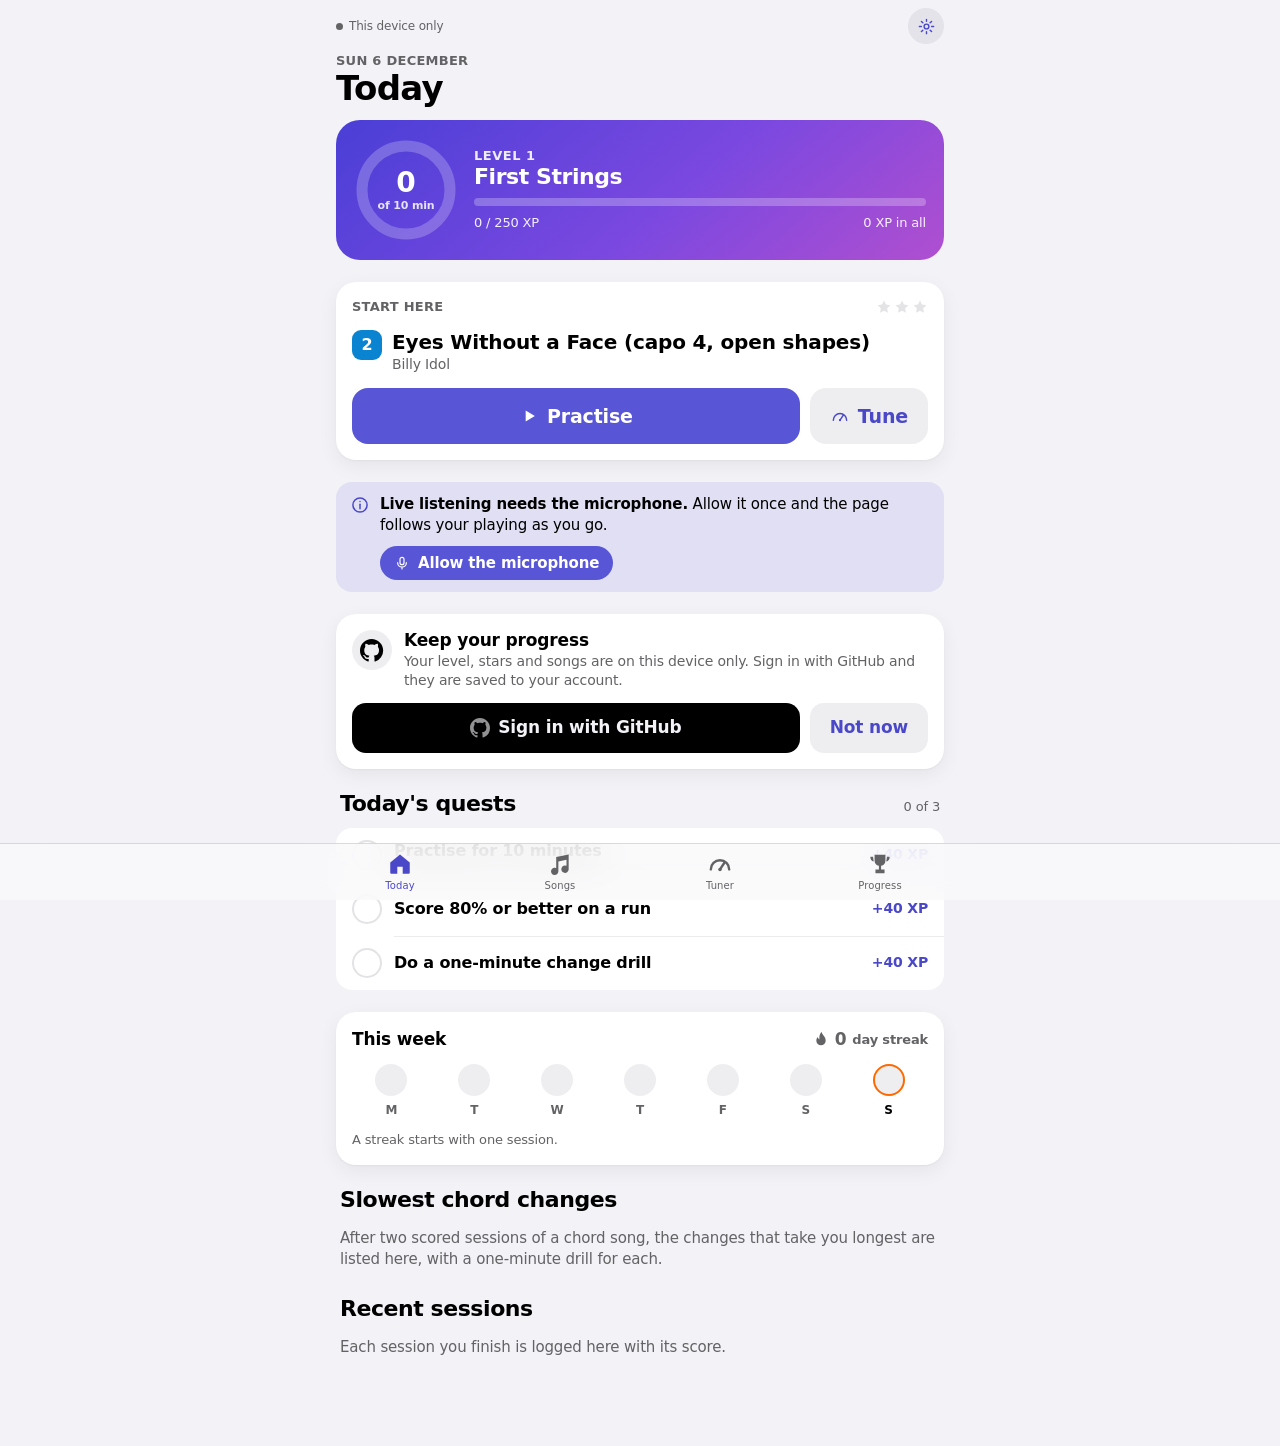
==== index.html @ 38007a5f "Sign in with GitHub and save progress to the account The Pages copy can now keep songs, the session " ====
<!doctype html>
<html lang="en">
<head>
<meta charset="utf-8">
<meta name="viewport" content="width=device-width,initial-scale=1,viewport-fit=cover">
<meta name="apple-mobile-web-app-capable" content="yes">
<meta name="mobile-web-app-capable" content="yes">
<meta name="apple-mobile-web-app-status-bar-style" content="black-translucent">
<meta name="apple-mobile-web-app-title" content="Practice Room">
<link rel="apple-touch-icon" href="assets/icon-180.png">
<link rel="icon" href="assets/icon.svg" type="image/svg+xml">
<link rel="manifest" href="manifest.webmanifest">
<meta name="theme-color" content="#f2f2f7" media="(prefers-color-scheme: light)">
<meta name="theme-color" content="#000000" media="(prefers-color-scheme: dark)">
<style>body{margin:0}img{max-width:100%}[hidden]{display:none!important}</style>
</head>
<body>
<title>Tommie's Practice Room</title>
<style>
/* Practice Room. The look follows the iOS conventions a phone player already knows: system type, large
   titles, grouped cards on a grey ground, a translucent tab bar, sheets that slide up. One tint (indigo)
   marks what can be tapped; green, amber and red only ever mean right, nearly and wrong. The stage, where
   the playing happens, is always dark. */
:root {
  --bg: #f2f2f7;
  --card: #ffffff;
  --card-2: #f2f2f7;
  --fill: rgba(118, 118, 128, .12);
  --fill-2: rgba(118, 118, 128, .2);
  --sep: rgba(60, 60, 67, .16);
  --ink: #000000;
  --ink-2: #3a3a3c;
  --ink-3: #636366;
  --tint: #5856d6;
  --tint-ink: #ffffff;
  --tint-text: #4a48c9;
  --tint-soft: rgba(88, 86, 214, .12);
  --good: #1f8a3b;
  --good-fill: #34c759;
  --good-soft: rgba(52, 199, 89, .16);
  --adjust: #a85a00;
  --adjust-fill: #ff9f0a;
  --adjust-soft: rgba(255, 159, 10, .18);
  --bad: #d70015;
  --bad-fill: #ff3b30;
  --bad-soft: rgba(255, 59, 48, .13);
  --gold: #ffb800;
  --flame: #ff6a00;
  --bar-bg: rgba(249, 249, 251, .82);
  --sheet: #f2f2f7; --sheet-card: #ffffff;
  --shadow: 0 1px 2px rgba(0, 0, 0, .04), 0 6px 20px rgba(0, 0, 0, .06);
  --f: -apple-system, BlinkMacSystemFont, "SF Pro Text", "Helvetica Neue", "Segoe UI", Roboto, system-ui, sans-serif;
  --f-round: ui-rounded, "SF Pro Rounded", -apple-system, BlinkMacSystemFont, "Helvetica Neue", "Segoe UI", Roboto, system-ui, sans-serif;
  --f-mono: ui-monospace, "SF Mono", Menlo, Consolas, "Roboto Mono", monospace;
  --r: 16px;
  --tabs-h: 56px;
  /* names the scripts still use */
  --accent-text: var(--tint-text); --line: var(--sep); --panel: var(--card);
}
@media (prefers-color-scheme: dark) {
  :root:not([data-theme="light"]) {
    --bg: #000000; --card: #1c1c1e; --card-2: #2c2c2e; --fill: rgba(118, 118, 128, .24); --fill-2: rgba(118, 118, 128, .36); --sep: rgba(84, 84, 88, .62);
    --ink: #ffffff; --ink-2: #d1d1d6; --ink-3: #98989f;
    --tint: #6b69f0; --tint-ink: #ffffff; --tint-text: #9d9bff; --tint-soft: rgba(125, 122, 255, .2);
    --good: #30d158; --good-fill: #30d158; --good-soft: rgba(48, 209, 88, .18);
    --adjust: #ffb340; --adjust-fill: #ff9f0a; --adjust-soft: rgba(255, 159, 10, .2);
    --bad: #ff6961; --bad-fill: #ff453a; --bad-soft: rgba(255, 69, 58, .2);
    --gold: #ffd60a; --flame: #ff9f0a;
    --bar-bg: rgba(22, 22, 24, .8); --sheet: #1c1c1e; --sheet-card: #2c2c2e;
    --shadow: none;
    color-scheme: dark;
  }
}
:root[data-theme="dark"] {
  --bg: #000000; --card: #1c1c1e; --card-2: #2c2c2e; --fill: rgba(118, 118, 128, .24); --fill-2: rgba(118, 118, 128, .36); --sep: rgba(84, 84, 88, .62);
  --ink: #ffffff; --ink-2: #d1d1d6; --ink-3: #98989f;
  --tint: #6b69f0; --tint-ink: #ffffff; --tint-text: #9d9bff; --tint-soft: rgba(125, 122, 255, .2);
  --good: #30d158; --good-fill: #30d158; --good-soft: rgba(48, 209, 88, .18);
  --adjust: #ffb340; --adjust-fill: #ff9f0a; --adjust-soft: rgba(255, 159, 10, .2);
  --bad: #ff6961; --bad-fill: #ff453a; --bad-soft: rgba(255, 69, 58, .2);
  --gold: #ffd60a; --flame: #ff9f0a;
  --bar-bg: rgba(22, 22, 24, .8); --sheet: #1c1c1e; --sheet-card: #2c2c2e;
  --shadow: none;
  color-scheme: dark;
}

* { box-sizing: border-box; }
html, body { height: 100%; }
body {
  margin: 0; background: var(--bg); color: var(--ink);
  font-family: var(--f); font-size: 16px; line-height: 1.4; letter-spacing: -.01em;
  -webkit-text-size-adjust: 100%; -webkit-tap-highlight-color: transparent; -webkit-font-smoothing: antialiased;
  overflow-x: hidden;
}
button, input, select, textarea { font: inherit; color: inherit; letter-spacing: inherit; }
button { cursor: pointer; }
h1, h2, h3, p { margin: 0; }
svg { display: block; }
a { color: var(--tint-text); }
:focus-visible { outline: 3px solid var(--tint-text); outline-offset: 2px; border-radius: 8px; }
.vh { position: absolute; width: 1px; height: 1px; overflow: hidden; clip: rect(0 0 0 0); white-space: nowrap; opacity: 0; }
[hidden] { display: none !important; }

.app { max-width: 640px; margin-inline: auto; padding: calc(env(safe-area-inset-top, 0px) + 6px) 16px calc(var(--tabs-h) + env(safe-area-inset-bottom, 0px) + 28px); display: flex; flex-direction: column; gap: 6px; min-height: 100%; }
.app.is-practice { padding-bottom: 32px; }
#main { display: flex; flex-direction: column; gap: 22px; }

/* ---- the strip above every screen: where the data lives, and settings ---- */
.topbar { display: flex; align-items: center; justify-content: space-between; min-height: 40px; }
.sync { font-size: 12px; font-weight: 500; color: var(--ink-3); display: inline-flex; align-items: center; gap: 6px; white-space: nowrap; }
.sync i { width: 7px; height: 7px; border-radius: 50%; background: var(--ink-3); display: inline-block; }
.sync.is-cloud i { background: var(--good-fill); }
.sync.is-warn i { background: var(--adjust-fill); }
.sync.is-bad i { background: var(--bad-fill); }
button.sync { border: 0; background: none; padding: 0; margin: 0; min-height: 36px; }
.icon-btn { width: 36px; height: 36px; display: inline-grid; place-items: center; border: 0; background: var(--fill); border-radius: 50%; color: var(--tint-text); flex: none; }
.icon-btn svg { width: 19px; height: 19px; }
.icon-btn.plain { background: transparent; }

/* ---- type ---- */
.large-title { font-size: 34px; font-weight: 700; letter-spacing: -.02em; line-height: 1.1; text-wrap: balance; }
.title { font-size: 28px; font-weight: 700; letter-spacing: -.02em; line-height: 1.12; text-wrap: balance; }
.h2 { font-size: 22px; font-weight: 700; letter-spacing: -.02em; line-height: 1.15; }
.h3 { font-size: 17px; font-weight: 600; }
.eyebrow { font-size: 13px; font-weight: 600; letter-spacing: .02em; text-transform: uppercase; color: var(--ink-3); }
.muted { color: var(--ink-3); }
.small { font-size: 13px; line-height: 1.38; }
.mono { font-family: var(--f-mono); font-variant-ligatures: none; letter-spacing: 0; }
.num { font-variant-numeric: tabular-nums; }
.round { font-family: var(--f-round); }
.stack { display: flex; flex-direction: column; gap: 12px; }
.stack-sm { display: flex; flex-direction: column; gap: 6px; }
.stack-lg { display: flex; flex-direction: column; gap: 22px; }
.row { display: flex; align-items: center; gap: 10px; flex-wrap: wrap; }
.row-tight { display: flex; align-items: center; gap: 6px; flex-wrap: wrap; }
.spread { display: flex; align-items: center; justify-content: space-between; gap: 10px; }
.grow { flex: 1 1 auto; min-width: 0; }
.head { display: flex; align-items: flex-end; justify-content: space-between; gap: 12px; }
.sec-head { display: flex; align-items: baseline; justify-content: space-between; gap: 10px; padding-inline: 4px; }
.title-row { display: flex; align-items: flex-start; gap: 12px; }
.title-row .lvl { margin-top: 4px; }

/* ---- buttons ---- */
.btn { display: inline-flex; align-items: center; justify-content: center; gap: 8px; min-height: 50px; padding: 0 20px; border-radius: 14px; border: 0; background: var(--fill); color: var(--tint-text); font-weight: 600; font-size: 17px; text-decoration: none; white-space: nowrap; transition: transform .12s ease, opacity .12s ease; }
.btn:active { transform: scale(.97); opacity: .85; }
.btn svg { width: 20px; height: 20px; flex: none; }
.btn:disabled { opacity: .4; cursor: default; }
.btn-primary { background: var(--tint); color: var(--tint-ink); }
.btn-tinted { background: var(--tint-soft); color: var(--tint-text); }
.btn-stop { background: var(--bad-soft); color: var(--bad); }
.btn-ghost { background: transparent; padding: 0 8px; min-height: 44px; }
.btn-sm { min-height: 34px; padding: 0 14px; font-size: 15px; border-radius: 17px; }
.btn-sm svg { width: 16px; height: 16px; }
.btn-block { width: 100%; }
.btn-play { min-height: 56px; font-size: 19px; border-radius: 16px; }
.link { color: var(--tint-text); font-weight: 500; background: none; border: 0; padding: 0; text-decoration: none; font-size: inherit; }
.back { margin-left: -8px; font-weight: 400; gap: 2px; }
.back svg { width: 22px; height: 22px; }

/* ---- small labels ---- */
.chip { display: inline-flex; align-items: center; gap: 5px; height: 26px; padding: 0 10px; border-radius: 13px; background: var(--fill); color: var(--ink-2); font-size: 13px; font-weight: 500; white-space: nowrap; border: 0; text-decoration: none; }
.chip svg { width: 13px; height: 13px; }
button.chip { height: 34px; padding: 0 15px; border-radius: 17px; font-size: 15px; background: var(--card); color: var(--ink); }
button.chip[aria-pressed="true"] { background: var(--ink); color: var(--bg); }
.chips { display: flex; gap: 8px; overflow-x: auto; margin-inline: -16px; padding: 2px 16px; scrollbar-width: none; }
.chips::-webkit-scrollbar { display: none; }
.pill { display: inline-flex; align-items: center; gap: 4px; height: 22px; padding: 0 8px; border-radius: 7px; font-size: 12px; font-weight: 600; letter-spacing: .02em; text-transform: uppercase; white-space: nowrap; background: var(--fill); color: var(--ink-3); }
.pill svg { width: 12px; height: 12px; }
.pill-good { background: var(--good-soft); color: var(--good); }
.pill-adjust { background: var(--adjust-soft); color: var(--adjust); }
.pill-bad { background: var(--bad-soft); color: var(--bad); }
.pill-accent { background: var(--tint-soft); color: var(--tint-text); }
.lvl { display: inline-grid; place-items: center; width: 30px; height: 30px; border-radius: 9px; color: #fff; font-family: var(--f-round); font-weight: 700; font-size: 16px; flex: none; background: #8e8e93; }
.lvl[data-l="1"] { background: #34a853; } .lvl[data-l="2"] { background: #0a84d0; } .lvl[data-l="3"] { background: #5856d6; } .lvl[data-l="4"] { background: #c2478f; } .lvl[data-l="5"] { background: #d1453b; }

/* ---- cards and grouped lists ---- */
.card { background: var(--card); border-radius: 20px; padding: 16px; box-shadow: var(--shadow); }
.panel { background: var(--card); border-radius: var(--r); padding: 16px; }
.panel-flat { background: var(--fill); border-radius: var(--r); padding: 14px 16px; }
.group { background: var(--card); border-radius: var(--r); overflow: hidden; }
.item { display: flex; align-items: center; gap: 12px; padding: 12px 16px; min-height: 56px; position: relative; text-align: left; background: none; border: 0; width: 100%; color: inherit; }
.item + .item::before { content: ""; position: absolute; top: 0; left: 16px; right: 0; height: 1px; background: var(--sep); transform: scaleY(.6); }
.item.has-icon + .item.has-icon::before { left: 58px; }
button.item:active { background: var(--fill); }
.item-main { flex: 1 1 auto; min-width: 0; display: flex; flex-direction: column; gap: 3px; }
.item-title { font-weight: 600; font-size: 17px; overflow-wrap: anywhere; line-height: 1.25; }
.item-sub { font-size: 14px; color: var(--ink-3); overflow-wrap: anywhere; }
.item-side { flex: none; display: flex; flex-direction: column; align-items: flex-end; gap: 5px; }
.item-val { font-family: var(--f-round); font-weight: 600; font-size: 17px; font-variant-numeric: tabular-nums; color: var(--ink-2); }
.chev { width: 14px; height: 14px; color: var(--ink-3); opacity: .6; flex: none; }
.empty { color: var(--ink-3); font-size: 15px; padding: 4px; }
.note { border-left: 3px solid var(--tint); padding: 2px 0 2px 12px; color: var(--ink-2); font-size: 15px; }
.notice { display: flex; gap: 10px; align-items: flex-start; background: var(--tint-soft); color: var(--ink); border-radius: var(--r); padding: 12px 14px; font-size: 15px; }
.notice > svg { width: 20px; height: 20px; flex: none; margin-top: 1px; color: var(--tint-text); }
.notice-body { display: flex; flex-direction: column; gap: 10px; min-width: 0; flex: 1; }
.notice-warn { background: var(--adjust-soft); }
.notice-warn > svg { color: var(--adjust); }
.notice-bad { background: var(--bad-soft); }
.notice-bad > svg { color: var(--bad); }
.logbox { font-size: 12px; line-height: 1.5; color: var(--ink-2); background: var(--fill); border-radius: 10px; padding: 10px 12px; max-height: 220px; overflow: auto; overflow-wrap: anywhere; }

/* ---- tab bar ---- */
.tabs { position: fixed; left: 0; right: 0; bottom: 0; z-index: 20; background: var(--bar-bg); -webkit-backdrop-filter: saturate(180%) blur(20px); backdrop-filter: saturate(180%) blur(20px); border-top: .5px solid var(--sep); padding-bottom: env(safe-area-inset-bottom, 0px); }
.tabs-in { max-width: 640px; margin-inline: auto; display: grid; grid-template-columns: repeat(4, 1fr); height: var(--tabs-h); }
.tab { border: 0; background: transparent; display: flex; flex-direction: column; align-items: center; justify-content: center; gap: 2px; color: var(--ink-3); font-weight: 500; font-size: 10px; letter-spacing: .01em; }
.tab svg { width: 26px; height: 26px; }
.tab[aria-current="page"] { color: var(--tint-text); }

/* ---- the home screen ---- */
.hero { background: linear-gradient(140deg, #4a3fd6 0%, #7a48e0 55%, #b04fd0 100%); color: #fff; border-radius: 24px; padding: 18px; display: grid; grid-template-columns: auto minmax(0, 1fr); gap: 16px; align-items: center; }
.ring { position: relative; width: 104px; height: 104px; flex: none; }
.ring svg { width: 100%; height: 100%; transform: rotate(-90deg); }
.ring .track { fill: none; stroke: rgba(255, 255, 255, .22); stroke-width: 11; }
.ring .arc { fill: none; stroke: #fff; stroke-width: 11; stroke-linecap: round; transition: stroke-dashoffset .6s ease; }
.ring-mid { position: absolute; inset: 0; display: flex; flex-direction: column; align-items: center; justify-content: center; line-height: 1; }
.ring-mid b { font-family: var(--f-round); font-size: 28px; font-weight: 700; }
.ring-mid span { font-size: 11px; font-weight: 600; opacity: .85; margin-top: 3px; }
.hero-main { display: flex; flex-direction: column; gap: 8px; min-width: 0; }
.hero-lv { font-size: 13px; font-weight: 600; opacity: .9; text-transform: uppercase; letter-spacing: .04em; }
.hero-name { font-size: 22px; font-weight: 700; letter-spacing: -.02em; line-height: 1.1; }
.xpbar { height: 8px; border-radius: 4px; background: rgba(255, 255, 255, .25); overflow: hidden; }
.xpbar > i { display: block; height: 100%; background: #fff; border-radius: 4px; transition: width .8s cubic-bezier(.2, .8, .2, 1); }
.hero-foot { display: flex; justify-content: space-between; gap: 8px; font-size: 13px; font-weight: 500; opacity: .92; font-variant-numeric: tabular-nums; }
.streak { display: inline-flex; align-items: center; gap: 4px; font-family: var(--f-round); font-weight: 700; font-size: 17px; color: var(--flame); }
.streak svg { width: 20px; height: 20px; }
.streak.is-off { color: var(--ink-3); }
.week { display: grid; grid-template-columns: repeat(7, 1fr); gap: 4px; text-align: center; }
.week div { display: flex; flex-direction: column; align-items: center; gap: 6px; font-size: 12px; font-weight: 600; color: var(--ink-3); }
.week i { width: 32px; height: 32px; border-radius: 50%; background: var(--fill); display: grid; place-items: center; color: transparent; }
.week i svg { width: 16px; height: 16px; }
.week .is-done i { background: var(--flame); color: #fff; }
.week .is-today { color: var(--ink); }
.week .is-today:not(.is-done) i { box-shadow: inset 0 0 0 2px var(--flame); }
.next { display: flex; flex-direction: column; gap: 14px; }
.quest { display: flex; align-items: center; gap: 12px; padding: 12px 16px; position: relative; }
.quest + .quest::before { content: ""; position: absolute; top: 0; left: 58px; right: 0; height: 1px; background: var(--sep); transform: scaleY(.6); }
.q-check { width: 30px; height: 30px; border-radius: 50%; border: 2px solid var(--fill-2); display: grid; place-items: center; color: transparent; flex: none; }
.q-check svg { width: 16px; height: 16px; }
.quest.is-done .q-check { background: var(--good-fill); border-color: var(--good-fill); color: #fff; }
.quest.is-done .item-title { color: var(--ink-3); }
.q-xp { font-family: var(--f-round); font-weight: 700; font-size: 14px; color: var(--tint-text); white-space: nowrap; }
.quest.is-done .q-xp { color: var(--good); }
.stats { display: grid; grid-template-columns: repeat(2, minmax(0, 1fr)); gap: 10px; }
@media (min-width: 560px) { .stats { grid-template-columns: repeat(4, minmax(0, 1fr)); } }
.stat { background: var(--card); border-radius: var(--r); padding: 12px 14px; display: flex; flex-direction: column; gap: 1px; min-width: 0; }
.stat span { font-size: 13px; color: var(--ink-3); font-weight: 500; }
.stat b { font-family: var(--f-round); font-size: 28px; font-weight: 700; line-height: 1.15; letter-spacing: -.01em; }
.stat b small { font-size: 15px; font-weight: 600; color: var(--ink-3); margin-left: 3px; }
.stat em { font-style: normal; font-size: 12px; color: var(--ink-3); display: flex; align-items: center; gap: 3px; min-height: 17px; }
.stat em svg { width: 12px; height: 12px; }
.stat em.up { color: var(--good); } .stat em.down { color: var(--bad); }

/* ---- stars and badges ---- */
.stars { display: inline-flex; gap: 2px; color: var(--fill-2); }
.stars svg { width: 16px; height: 16px; }
.stars .on { color: var(--gold); }
.stars-lg svg { width: 44px; height: 44px; }
.stars-lg { gap: 6px; justify-content: center; }
.stars-lg .on { animation: starpop .5s cubic-bezier(.2, 1.6, .4, 1) backwards; }
.stars-lg .on:nth-child(2) { animation-delay: .18s; } .stars-lg .on:nth-child(3) { animation-delay: .36s; }
@keyframes starpop { from { transform: scale(0) rotate(-30deg); opacity: 0; } to { transform: none; opacity: 1; } }
.badges { display: grid; grid-template-columns: repeat(3, minmax(0, 1fr)); gap: 10px; }
@media (min-width: 520px) { .badges { grid-template-columns: repeat(4, minmax(0, 1fr)); } }
.badge { background: var(--card); border-radius: var(--r); padding: 14px 8px 12px; display: flex; flex-direction: column; align-items: center; gap: 6px; text-align: center; min-width: 0; }
.badge i { width: 52px; height: 52px; border-radius: 50%; display: grid; place-items: center; background: var(--fill); color: var(--ink-3); }
.badge i svg { width: 26px; height: 26px; }
.badge.is-got i { background: linear-gradient(145deg, #ffcf3f, #ff9500); color: #fff; box-shadow: 0 4px 12px rgba(255, 149, 0, .3); }
.badge b { font-size: 13px; font-weight: 600; line-height: 1.2; }
.badge span { font-size: 11px; color: var(--ink-3); line-height: 1.25; }
.badge:not(.is-got) b { color: var(--ink-3); }

/* ---- meters ---- */
.meter { height: 6px; border-radius: 3px; background: var(--fill); overflow: hidden; }
.meter > i { display: block; height: 100%; background: var(--tint); border-radius: 3px; min-width: 0; }
.meter.is-good > i { background: var(--good-fill); }
.progress { height: 4px; background: var(--fill); border-radius: 2px; overflow: hidden; }
.progress > i { display: block; height: 100%; width: 0; background: var(--tint); }

/* ---- chart ---- */
.chart { position: relative; }
.chart > svg { width: 100%; height: auto; overflow: visible; }
.chart .bar-rect { fill: var(--tint); }
.chart .bar-hit { fill: transparent; }
.chart .bar-hit:hover + .bar-rect, .chart .bar-rect.is-on { filter: brightness(1.2); }
.chart .grid-line { stroke: var(--sep); stroke-width: 1; }
.chart .axis-text { fill: var(--ink-3); font-size: 11px; font-family: var(--f); font-variant-numeric: tabular-nums; }
.chart .val-text { fill: var(--ink-2); font-size: 11px; font-weight: 600; font-family: var(--f); }
.tip { position: absolute; z-index: 5; pointer-events: none; background: var(--ink); color: var(--bg); border-radius: 10px; padding: 6px 10px; font-size: 12px; line-height: 1.3; white-space: nowrap; transform: translate(-50%, -100%); }
.tip b { font-size: 14px; }
table.data { width: 100%; border-collapse: collapse; font-size: 13px; }
table.data th, table.data td { text-align: left; padding: 6px 8px; border-bottom: 1px solid var(--sep); }
table.data td.n, table.data th.n { text-align: right; font-variant-numeric: tabular-nums; }
details > summary { cursor: pointer; color: var(--tint-text); font-size: 14px; list-style: none; display: inline-flex; align-items: center; gap: 6px; min-height: 32px; }
details > summary::-webkit-details-marker { display: none; }

/* ---- form controls ---- */
.field { display: flex; flex-direction: column; gap: 6px; min-width: 0; }
.field > span { font-size: 13px; color: var(--ink-3); padding-left: 4px; }
.input, .select, .textarea { width: 100%; min-height: 48px; border: 0; background: var(--card); border-radius: 12px; padding: 0 14px; font-size: 17px; -webkit-appearance: none; appearance: none; }
.sheet .input, .sheet .select, .sheet .textarea { background: var(--card); }
.select { background-image: linear-gradient(45deg, transparent 50%, var(--ink-3) 50%), linear-gradient(135deg, var(--ink-3) 50%, transparent 50%); background-position: calc(100% - 19px) 21px, calc(100% - 14px) 21px; background-size: 5px 5px; background-repeat: no-repeat; padding-right: 34px; }
.textarea { padding: 12px 14px; min-height: 180px; font-family: var(--f-mono); font-size: 13px; line-height: 1.35; resize: vertical; white-space: pre; overflow: auto; font-variant-ligatures: none; letter-spacing: 0; }
.input:focus, .select:focus, .textarea:focus { outline: 3px solid var(--tint-soft); box-shadow: inset 0 0 0 1.5px var(--tint); }
.fields { display: grid; grid-template-columns: repeat(2, minmax(0, 1fr)); gap: 10px; }
.fields-3 { display: grid; grid-template-columns: repeat(3, minmax(0, 1fr)); gap: 10px; }
.search { position: relative; min-width: 0; }
.search svg { position: absolute; left: 10px; top: 10px; width: 18px; height: 18px; color: var(--ink-3); pointer-events: none; }
.search .input { padding-left: 34px; min-height: 38px; border-radius: 11px; background: var(--fill); }
.seg { display: grid; grid-auto-flow: column; grid-auto-columns: 1fr; background: var(--fill); border-radius: 10px; padding: 2px; gap: 0; }
.seg button { border: 0; background: transparent; min-height: 34px; border-radius: 8px; font-weight: 500; font-size: 14px; color: var(--ink); padding: 0 6px; transition: background .15s; }
.seg button[aria-pressed="true"] { background: var(--card); font-weight: 600; box-shadow: 0 1px 4px rgba(0, 0, 0, .14), 0 0 0 .5px rgba(0, 0, 0, .04); }
@media (prefers-color-scheme: dark) { :root:not([data-theme="light"]) .seg button[aria-pressed="true"] { background: #636366; } }
.seg button:disabled { opacity: .4; cursor: default; }
.stepper { display: inline-flex; align-items: center; border-radius: 10px; background: var(--fill); height: 36px; flex: none; }
.stepper button { width: 44px; height: 36px; border: 0; background: transparent; font-size: 22px; line-height: 1; color: var(--ink); }
.stepper output { min-width: 74px; text-align: center; font-weight: 600; font-variant-numeric: tabular-nums; font-size: 15px; border-inline: .5px solid var(--sep); line-height: 22px; }
.toggle { display: flex; align-items: center; justify-content: space-between; gap: 12px; min-height: 44px; font-size: 17px; flex-direction: row-reverse; }
.toggle input { -webkit-appearance: none; appearance: none; width: 51px; height: 31px; border-radius: 16px; background: var(--fill-2); position: relative; flex: none; transition: background .2s; margin: 0; cursor: pointer; }
.toggle input::after { content: ""; position: absolute; top: 2px; left: 2px; width: 27px; height: 27px; border-radius: 50%; background: #fff; box-shadow: 0 2px 5px rgba(0, 0, 0, .25); transition: transform .2s; }
.toggle input:checked { background: var(--good-fill); }
.toggle input:checked::after { transform: translateX(20px); }
.setrow { display: flex; align-items: center; justify-content: space-between; gap: 12px; min-height: 44px; font-size: 17px; }

/* ---- the account on GitHub ---- */
.avatar { border-radius: 50%; flex: none; background: var(--fill); object-fit: cover; display: block; }
.avatar-none { display: inline-grid; place-items: center; color: var(--ink); }
.avatar-none svg { width: 58%; height: 58%; }
.step-n { width: 24px; height: 24px; border-radius: 50%; background: var(--tint); color: var(--tint-ink); display: inline-grid; place-items: center; font-family: var(--f-round); font-weight: 700; font-size: 14px; flex: none; }
.btn.btn-gh { background: var(--ink); color: var(--bg); }
.btn-gh svg:last-child { opacity: .6; }

/* ---- sheets ---- */
.sheet-wrap { position: fixed; inset: 0; z-index: 60; background: rgba(0, 0, 0, .4); display: flex; align-items: flex-end; justify-content: center; animation: fade .2s ease; }
.sheet { width: 100%; max-width: 640px; max-height: 94%; overflow: auto; background: var(--sheet); --card: var(--sheet-card); border-radius: 22px 22px 0 0; padding: 8px 16px calc(24px + env(safe-area-inset-bottom, 0px)); display: flex; flex-direction: column; gap: 16px; overscroll-behavior: contain; animation: rise .32s cubic-bezier(.2, .9, .3, 1); }
.sheet::before { content: ""; width: 36px; height: 5px; border-radius: 3px; background: var(--fill-2); align-self: center; flex: none; }
@media (min-width: 720px) { .sheet-wrap { align-items: center; } .sheet { border-radius: 22px; max-height: 88%; } }
.sheet-head { display: flex; align-items: center; justify-content: space-between; gap: 10px; }
@keyframes rise { from { transform: translateY(40px); opacity: 0; } to { transform: none; opacity: 1; } }
@keyframes fade { from { opacity: 0; } to { opacity: 1; } }
.toast { position: fixed; left: 50%; bottom: calc(var(--tabs-h) + 18px + env(safe-area-inset-bottom, 0px)); transform: translateX(-50%); z-index: 90; background: rgba(40, 40, 44, .94); color: #fff; padding: 12px 16px; border-radius: 14px; font-size: 15px; font-weight: 500; max-width: calc(100% - 32px); text-align: center; -webkit-backdrop-filter: blur(12px); backdrop-filter: blur(12px); }

/* ---- tuner ---- */
.dial { position: relative; background: var(--card); border-radius: 24px; padding: 16px 12px 18px; display: flex; flex-direction: column; align-items: center; gap: 2px; }
.dial > svg { width: 100%; max-width: 420px; height: auto; }
.dial .tick { stroke: var(--ink-3); stroke-width: 1.5; opacity: .6; }
.dial .tick-major { stroke: var(--ink-2); stroke-width: 2; opacity: 1; }
.dial .zone { fill: var(--good-soft); }
.dial .zone.is-on { fill: var(--good-fill); }
.dial .needle { stroke: var(--ink); stroke-width: 3; stroke-linecap: round; transition: transform .09s linear; transform-origin: 160px 170px; }
.dial .needle.is-idle { stroke: var(--fill-2); }
.dial .hub { fill: var(--ink); }
.dial .dial-text { fill: var(--ink-3); font-size: 11px; font-family: var(--f); font-weight: 600; letter-spacing: .04em; }
.readout { display: flex; align-items: baseline; justify-content: center; gap: 8px; margin-top: -18px; }
.readout .note-name { font-family: var(--f-round); font-weight: 700; font-size: 80px; line-height: .95; letter-spacing: -.02em; }
.readout .note-oct { font-family: var(--f-round); font-size: 22px; font-weight: 600; color: var(--ink-3); }
.readout-sub { font-size: 15px; color: var(--ink-2); min-height: 21px; text-align: center; font-variant-numeric: tabular-nums; }
.verdict { min-height: 28px; display: flex; justify-content: center; margin-top: 4px; }
.verdict .pill { height: 28px; padding: 0 12px; border-radius: 14px; font-size: 13px; }
.strings { display: grid; grid-template-columns: repeat(6, minmax(0, 1fr)); gap: 8px; }
.string-btn { border: 0; background: var(--card); border-radius: 14px; padding: 10px 0 8px; display: flex; flex-direction: column; align-items: center; gap: 6px; min-height: 72px; }
.string-btn b { font-family: var(--f-round); font-weight: 700; font-size: 22px; line-height: 1; }
.string-btn small { font-size: 10px; color: var(--ink-3); font-variant-numeric: tabular-nums; }
.string-btn i { display: block; width: 70%; background: var(--ink-3); border-radius: 2px; }
.string-btn[aria-pressed="true"] { background: var(--tint); color: #fff; }
.string-btn[aria-pressed="true"] i { background: #fff; } .string-btn[aria-pressed="true"] small { color: rgba(255, 255, 255, .8); }
.string-btn.is-tuned:not([aria-pressed="true"]) b { color: var(--good); }
.string-btn.is-tuned:not([aria-pressed="true"]) { box-shadow: inset 0 0 0 2px var(--good-fill); }

/* ---- song page ---- */
.shapes { display: flex; gap: 10px; overflow-x: auto; margin-inline: -16px; padding: 2px 16px 4px; scrollbar-width: none; }
.shapes::-webkit-scrollbar { display: none; }
.shape { flex: none; width: 84px; background: var(--card); border: 0; border-radius: 14px; padding: 8px 4px 6px; display: flex; flex-direction: column; align-items: center; gap: 2px; }
.shape:active { background: var(--fill); }
.shape b { font-family: var(--f-round); font-weight: 700; font-size: 17px; line-height: 1.1; }
.shape svg { width: 66px; height: 78px; }
.shape .fb-line { stroke: var(--ink-3); stroke-width: 1; }
.shape .fb-nut { stroke: var(--ink); stroke-width: 3; }
.shape .fb-dot { fill: var(--ink); }
.shape .fb-open { fill: none; stroke: var(--ink-2); stroke-width: 1.3; }
.shape .fb-x { stroke: var(--ink-3); stroke-width: 1.3; }
.shape .fb-text { fill: var(--ink-2); font-size: 8.5px; font-family: var(--f-mono); font-weight: 600; }
.shape small { font-family: var(--f-mono); font-size: 10px; color: var(--ink-3); }
.best { display: grid; grid-template-columns: repeat(3, minmax(0, 1fr)); background: var(--card); border-radius: var(--r); }
.best div { padding: 12px 8px; display: flex; flex-direction: column; align-items: center; gap: 4px; min-width: 0; position: relative; }
.best div + div::before { content: ""; position: absolute; left: 0; top: 12px; bottom: 12px; width: 1px; background: var(--sep); transform: scaleX(.6); }
.best span { font-size: 12px; color: var(--ink-3); font-weight: 500; }
.best b { font-family: var(--f-round); font-size: 20px; font-weight: 700; line-height: 1.1; font-variant-numeric: tabular-nums; }
.cells { display: grid; grid-template-columns: repeat(4, minmax(0, 1fr)); gap: 6px; }
.cell { position: relative; min-height: 52px; background: var(--card); border-radius: 12px; display: flex; align-items: center; justify-content: center; gap: 8px; padding: 4px; font-family: var(--f-round); font-weight: 700; font-size: 19px; line-height: 1; text-align: center; overflow: hidden; }
.cell.is-two { font-size: 16px; }
.cell span { padding: 6px 2px; border-radius: 6px; min-width: 0; overflow-wrap: anywhere; }
.cell span.is-now { background: var(--tint); color: #fff; }
.cell span.is-hit { color: var(--good); }
.cell span.is-late { color: var(--adjust); }
.cell span.is-miss { color: var(--bad); text-decoration: line-through; text-decoration-thickness: 2px; }
.cell span.is-rest { color: var(--ink-3); font-weight: 500; }
.cell.is-cur { box-shadow: inset 0 0 0 2px var(--tint); }
.tabsys { background: var(--card); border-radius: 14px; padding: 12px 14px; overflow-x: auto; scrollbar-width: thin; }
.tabsys pre { margin: 0; font-family: var(--f-mono); font-size: 13px; line-height: 1.32; color: var(--ink-3); white-space: pre; font-variant-ligatures: none; letter-spacing: 0; }
.tabsys .tl { color: var(--ink-2); font-weight: 600; }
.tabsys .tn { color: var(--ink); font-weight: 700; border-radius: 3px; }
.tabsys .tn.is-now { background: var(--tint); color: #fff; }
.tabsys .tn.is-hit { color: var(--good); }
.tabsys .tn.is-late { color: var(--adjust); }
.tabsys .tn.is-miss { color: var(--bad); background: var(--bad-soft); }
.drop { border-radius: var(--r); padding: 16px; display: flex; flex-direction: column; gap: 12px; background: var(--card); }
.spinner { width: 18px; height: 18px; border: 2px solid var(--fill-2); border-top-color: var(--tint-text); border-radius: 50%; animation: spin .8s linear infinite; flex: none; }
@keyframes spin { to { transform: rotate(360deg); } }

/* ---- results ---- */
.result-score { text-align: center; display: flex; flex-direction: column; align-items: center; gap: 2px; }
.result-score b { font-family: var(--f-round); font-size: 56px; font-weight: 800; line-height: 1; letter-spacing: -.02em; font-variant-numeric: tabular-nums; }
.result-score span { font-size: 13px; color: var(--ink-3); font-weight: 600; text-transform: uppercase; letter-spacing: .04em; }
.result-big { font-family: var(--f-round); font-size: 34px; font-weight: 700; line-height: 1; }
.result-big small { font-size: 18px; color: var(--ink-3); font-weight: 600; }
.xp-card { background: linear-gradient(140deg, #4a3fd6, #8a4be0); color: #fff; border-radius: var(--r); padding: 14px 16px; display: flex; flex-direction: column; gap: 8px; }
.xp-card .spread b { font-family: var(--f-round); font-size: 22px; font-weight: 700; }
.xp-card .small { opacity: .9; }
.unlock { display: flex; align-items: center; gap: 12px; background: var(--card); border-radius: var(--r); padding: 12px 14px; }
.unlock i { width: 44px; height: 44px; border-radius: 50%; display: grid; place-items: center; background: linear-gradient(145deg, #ffcf3f, #ff9500); color: #fff; flex: none; }
.unlock i svg { width: 22px; height: 22px; }
.tally { display: grid; grid-template-columns: repeat(3, minmax(0, 1fr)); gap: 8px; }
.tally > div { background: var(--card); border-radius: 14px; padding: 10px 12px; display: flex; flex-direction: column; gap: 2px; min-width: 0; }
.tally span { font-size: 12px; color: var(--ink-3); display: flex; align-items: center; gap: 5px; font-weight: 500; }
.tally span svg { width: 13px; height: 13px; }
.tally b { font-family: var(--f-round); font-size: 22px; font-weight: 700; font-variant-numeric: tabular-nums; }
.runs { display: flex; flex-wrap: wrap; gap: 4px; }
.runs i { font-style: normal; font-family: var(--f-mono); font-size: 11px; padding: 3px 6px; border-radius: 6px; background: var(--good-soft); color: var(--good); }
.runs i.w { background: var(--bad-soft); color: var(--bad); }
.runs i.m { background: var(--fill); color: var(--ink-3); text-decoration: line-through; }
.runs i.l { background: var(--adjust-soft); color: var(--adjust); }
.count-ring { font-family: var(--f-round); font-weight: 800; font-size: 104px; line-height: 1; text-align: center; font-variant-numeric: tabular-nums; }
.pair { display: grid; grid-template-columns: minmax(0, 1fr) auto minmax(0, 1fr); align-items: center; gap: 10px; text-align: center; }
.pair b { font-family: var(--f-round); font-weight: 700; font-size: 40px; line-height: 1; padding: 16px 6px; border-radius: 18px; background: var(--card); overflow-wrap: anywhere; }
.pair b.is-now { background: var(--tint); color: #fff; }
.pair svg { width: 22px; height: 22px; color: var(--ink-3); }

/* ---- the stage ---- */
.stage { position: fixed; inset: 0; z-index: 50; background: #07060f; color: #fff; display: flex; flex-direction: column; overflow: hidden; touch-action: manipulation; user-select: none; -webkit-user-select: none; animation: fade .25s ease; }
.stage canvas { position: absolute; inset: 0; width: 100%; height: 100%; }
.st-top, .st-bottom { position: relative; z-index: 2; }
.st-top { padding: calc(env(safe-area-inset-top, 0px) + 10px) 14px 0; display: flex; flex-direction: column; gap: 10px; }
.st-bar { display: grid; grid-template-columns: 40px minmax(0, 1fr) auto; align-items: center; gap: 10px; }
.st-x { width: 40px; height: 40px; border-radius: 50%; border: 0; background: rgba(255, 255, 255, .14); color: #fff; display: grid; place-items: center; }
.st-x svg { width: 18px; height: 18px; }
.st-title { min-width: 0; display: flex; flex-direction: column; }
.st-title b { font-size: 16px; font-weight: 600; white-space: nowrap; overflow: hidden; text-overflow: ellipsis; }
.st-title span { font-size: 12px; color: rgba(255, 255, 255, .7); white-space: nowrap; overflow: hidden; text-overflow: ellipsis; }
.st-score { text-align: right; line-height: 1; }
.st-score b { font-family: var(--f-round); font-size: 30px; font-weight: 800; font-variant-numeric: tabular-nums; display: block; }
.st-score span { font-size: 10px; font-weight: 700; letter-spacing: .08em; text-transform: uppercase; color: rgba(255, 255, 255, .65); }
.st-prog { display: grid; grid-template-columns: minmax(0, 1fr) auto; align-items: center; gap: 10px; }
.st-prog .progress { background: rgba(255, 255, 255, .16); height: 5px; border-radius: 3px; }
.st-prog .progress > i { background: #fff; border-radius: 3px; transition: width .2s linear; }
.st-prog .stars { color: rgba(255, 255, 255, .25); }
.st-prog .stars svg { width: 18px; height: 18px; }
.st-prog .stars .on { color: #ffd60a; filter: drop-shadow(0 0 6px rgba(255, 214, 10, .7)); }
.st-side { position: absolute; z-index: 2; left: 14px; top: calc(env(safe-area-inset-top, 0px) + 112px); display: flex; flex-direction: column; gap: 8px; align-items: flex-start; }
.st-mult { font-family: var(--f-round); font-weight: 800; font-size: 26px; line-height: 1; width: 58px; height: 58px; border-radius: 50%; display: grid; place-items: center; background: rgba(255, 255, 255, .1); box-shadow: inset 0 0 0 3px rgba(255, 255, 255, .25); transition: transform .15s, background .2s, box-shadow .2s; }
.st-mult[data-m="2"] { background: rgba(10, 132, 255, .35); box-shadow: inset 0 0 0 3px #0a84ff, 0 0 18px rgba(10, 132, 255, .6); }
.st-mult[data-m="3"] { background: rgba(191, 90, 242, .35); box-shadow: inset 0 0 0 3px #bf5af2, 0 0 18px rgba(191, 90, 242, .6); }
.st-mult[data-m="4"] { background: rgba(255, 159, 10, .4); box-shadow: inset 0 0 0 3px #ff9f0a, 0 0 22px rgba(255, 159, 10, .8); }
.st-mult.bump { transform: scale(1.25); }
.st-streak { font-size: 12px; font-weight: 700; color: rgba(255, 255, 255, .8); text-transform: uppercase; letter-spacing: .05em; width: 58px; text-align: center; }
.st-streak b { display: block; font-family: var(--f-round); font-size: 20px; color: #fff; }
.st-gap { flex: 1; }
.st-bottom { padding: 12px 16px calc(env(safe-area-inset-bottom, 0px) + 14px); background: linear-gradient(180deg, rgba(7, 6, 15, 0), #07060f 16px); display: flex; flex-direction: column; gap: 10px; }
.st-now { display: grid; grid-template-columns: minmax(0, 1fr) auto; align-items: end; gap: 12px; }
.st-cap { font-size: 11px; font-weight: 700; letter-spacing: .08em; text-transform: uppercase; color: rgba(255, 255, 255, .6); display: block; }
.st-now .big { font-family: var(--f-round); font-weight: 800; font-size: 54px; line-height: 1; letter-spacing: -.02em; overflow-wrap: anywhere; }
.st-now .big.is-note { font-size: 44px; }
.st-now .det { font-size: 13px; color: rgba(255, 255, 255, .75); min-height: 18px; }
.st-next { text-align: right; }
.st-next .mid { font-family: var(--f-round); font-weight: 700; font-size: 26px; line-height: 1.1; color: rgba(255, 255, 255, .8); overflow-wrap: anywhere; }
.st-meta { display: flex; align-items: center; justify-content: space-between; gap: 10px; font-size: 14px; color: rgba(255, 255, 255, .75); min-height: 22px; }
.st-meta b { color: #fff; font-weight: 700; }
.level { height: 6px; border-radius: 3px; background: rgba(255, 255, 255, .16); overflow: hidden; flex: 0 0 72px; }
.level > i { display: block; height: 100%; width: 0; background: #30d158; transition: width .08s linear; }
.beats { display: flex; gap: 6px; }
.beats i { width: 10px; height: 10px; border-radius: 50%; background: rgba(255, 255, 255, .2); }
.beats i.is-on { background: #fff; box-shadow: 0 0 8px #fff; }
.st-stats { display: grid; grid-template-columns: repeat(3, minmax(0, 1fr)); gap: 8px; }
.st-stats div { background: rgba(255, 255, 255, .1); border-radius: 12px; padding: 7px 10px; display: flex; flex-direction: column; min-width: 0; }
.st-stats span { font-size: 11px; color: rgba(255, 255, 255, .65); font-weight: 600; }
.st-stats b { font-family: var(--f-round); font-size: 19px; font-weight: 700; font-variant-numeric: tabular-nums; }
.st-actions { display: flex; gap: 10px; }
.st-actions .btn { background: rgba(255, 255, 255, .14); color: #fff; min-height: 46px; flex: 1; font-size: 16px; }
.st-actions .btn-stop { background: rgba(255, 69, 58, .28); color: #ff8a82; }
.fx { position: fixed; inset: 0; z-index: 80; pointer-events: none; width: 100%; height: 100%; }

@media (prefers-reduced-motion: reduce) {
  .spinner { animation-duration: 2.4s; } .dial .needle, .level > i, .xpbar > i, .ring .arc { transition: none; }
  .sheet, .sheet-wrap, .stage, .stars-lg .on { animation: none; }
}
@media (max-width: 360px) { .readout .note-name { font-size: 64px; } .st-now .big { font-size: 44px; } .cell { font-size: 17px; } .large-title { font-size: 30px; } .ring { width: 88px; height: 88px; } }
</style>
<div class="app" id="app">
  <header class="topbar">
    <button class="sync" id="sync" data-act="account"><i></i>Loading</button>
    <button class="icon-btn" data-act="settings" aria-label="Settings"><svg viewBox="0 0 24 24" fill="none" stroke="currentColor" stroke-width="1.8" stroke-linecap="round"><circle cx="12" cy="12" r="3"/><path d="M12 3v2.5M12 18.5V21M3 12h2.5M18.5 12H21M5.6 5.6l1.8 1.8M16.6 16.6l1.8 1.8M5.6 18.4l1.8-1.8M16.6 7.4l1.8-1.8"/></svg></button>
  </header>
  <main id="main"></main>
</div>
<nav class="tabs" id="tabs" aria-label="Sections">
  <div class="tabs-in">
    <button class="tab" data-act="go" data-to="today"><svg viewBox="0 0 24 24" fill="currentColor"><path d="M12 3.2 3 10.6V20a1 1 0 0 0 1 1h5.5v-6.5h5V21H20a1 1 0 0 0 1-1v-9.4z"/></svg>Today</button>
    <button class="tab" data-act="go" data-to="songs"><svg viewBox="0 0 24 24" fill="currentColor"><path d="M20 3.2 8.5 5.6v10.1A3.4 3.4 0 1 0 10.5 19V9.6l7.5-1.6v5.7a3.4 3.4 0 1 0 2 3.1z"/></svg>Songs</button>
    <button class="tab" data-act="go" data-to="tuner"><svg viewBox="0 0 24 24" fill="none" stroke="currentColor" stroke-width="2.2" stroke-linecap="round"><path d="M3.5 17a8.5 8.5 0 0 1 17 0"/><path d="M12 17l4.2-6.4"/><circle cx="12" cy="17" r="1.6" fill="currentColor" stroke="none"/></svg>Tuner</button>
    <button class="tab" data-act="go" data-to="me"><svg viewBox="0 0 24 24" fill="currentColor"><path d="M7 3.5h10v5.2a5 5 0 0 1-4 4.9V17h3.2v3.5H7.8V17H11v-3.4a5 5 0 0 1-4-4.9z"/><path d="M5.6 5.2H3.2a3.6 3.6 0 0 0 3 4.4zM18.4 5.2h2.4a3.6 3.6 0 0 1-3 4.4z"/></svg>Progress</button>
  </div>
</nav>
<div class="stage" id="stage" hidden></div>
<div class="sheet-wrap" id="sheet" hidden><div class="sheet" id="sheetBody" role="dialog" aria-modal="true"></div></div>
<canvas class="fx" id="fx" hidden></canvas>
<div class="toast" id="toast" role="status" aria-live="polite" hidden></div>
<script>
/* music.js: notes, chords, shapes, tab and chord-sheet parsing, difficulty. No DOM, no audio. */
(function (root) {
  'use strict';
  var PR = root.PR || (root.PR = {});

  var SHARP = ['C', 'C#', 'D', 'D#', 'E', 'F', 'F#', 'G', 'G#', 'A', 'A#', 'B'];
  var FLAT = ['C', 'Db', 'D', 'Eb', 'E', 'F', 'Gb', 'G', 'Ab', 'A', 'Bb', 'B'];
  var LETTER = { C: 0, D: 2, E: 4, F: 5, G: 7, A: 9, B: 11 };

  function mod12(n) { return ((n % 12) + 12) % 12; }

  function pcOf(name) {
    var m = /^([A-Ga-g])([#b♯♭]*)$/.exec(String(name).trim());
    if (!m) return null;
    var pc = LETTER[m[1].toUpperCase()];
    for (var i = 0; i < m[2].length; i++) pc += (m[2][i] === '#' || m[2][i] === '♯') ? 1 : -1;
    return mod12(pc);
  }
  function pcName(pc, flats) { return (flats ? FLAT : SHARP)[mod12(pc)]; }
  function midiName(m, flats) {
    var r = Math.round(m);
    return pcName(r, flats) + (Math.floor(r / 12) - 1);
  }
  function midiToFreq(m, a4) { return (a4 || 440) * Math.pow(2, (m - 69) / 12); }
  function freqToMidi(f, a4) { return 69 + 12 * Math.log(f / (a4 || 440)) / Math.LN2; }

  /* Strings are listed low to high, as MIDI numbers. */
  var TUNINGS = {
    standard: { name: 'Standard', midi: [40, 45, 50, 55, 59, 64] },
    dropd: { name: 'Drop D', midi: [38, 45, 50, 55, 59, 64] },
    eb: { name: 'Half step down', midi: [39, 44, 49, 54, 58, 63] },
    dstd: { name: 'Whole step down', midi: [38, 43, 48, 53, 57, 62] },
    dadgad: { name: 'DADGAD', midi: [38, 45, 50, 55, 57, 62] },
    openg: { name: 'Open G', midi: [38, 43, 50, 55, 59, 62] },
    opend: { name: 'Open D', midi: [38, 45, 50, 54, 57, 62] }
  };
  function tuningMidi(t) {
    if (Array.isArray(t) && t.length === 6) return t.slice();
    if (t && TUNINGS[t]) return TUNINGS[t].midi.slice();
    return TUNINGS.standard.midi.slice();
  }
  function tuningName(t) {
    if (Array.isArray(t)) return t.map(function (m) { return pcName(m); }).join(' ');
    return (TUNINGS[t] || TUNINGS.standard).name;
  }

  /* ---------- chord symbols ---------- */
  /* Order matters: longest and most specific first. Each entry: [alternatives, intervals, canonical suffix]. */
  var QUALS = [
    [['maj13', 'M13'], [0, 4, 7, 11, 2, 9], 'maj13'],
    [['maj9', 'M9', 'ma9'], [0, 4, 7, 11, 2], 'maj9'],
    [['maj7', 'M7', 'ma7', 'Maj7', 'major7', 'j7', 'Δ7', 'Δ'], [0, 4, 7, 11], 'maj7'],
    [['mmaj7', 'mM7', 'minmaj7', 'm(maj7)', 'mMaj7'], [0, 3, 7, 11], 'mMaj7'],
    [['m7b5', 'min7b5', 'm7(b5)', 'ø', 'ø7'], [0, 3, 6, 10], 'm7b5'],
    [['dim7', '°7'], [0, 3, 6, 9], 'dim7'],
    [['dim', '°'], [0, 3, 6], 'dim'],
    [['aug7', '+7', '7#5', '7+5', '7+'], [0, 4, 8, 10], '7#5'],
    [['aug', '+'], [0, 4, 8], 'aug'],
    [['m13', 'min13'], [0, 3, 7, 10, 2, 9], 'm13'],
    [['m11', 'min11'], [0, 3, 7, 10, 2, 5], 'm11'],
    [['m9', 'min9', '-9'], [0, 3, 7, 10, 2], 'm9'],
    [['m7', 'min7', 'mi7', '-7'], [0, 3, 7, 10], 'm7'],
    [['m6/9', 'm69'], [0, 3, 7, 9, 2], 'm6/9'],
    [['m6', 'min6'], [0, 3, 7, 9], 'm6'],
    [['madd9', 'm(add9)', 'madd2', 'm(add2)'], [0, 3, 7, 2], 'madd9'],
    [['msus4', 'msus'], [0, 5, 7], 'sus4'],
    [['m', 'min', 'mi', '-'], [0, 3, 7], 'm'],
    [['7sus4', '7sus'], [0, 5, 7, 10], '7sus4'],
    [['7sus2'], [0, 2, 7, 10], '7sus2'],
    [['7#9', '7(#9)'], [0, 4, 7, 10, 3], '7#9'],
    [['7b9', '7(b9)'], [0, 4, 7, 10, 1], '7b9'],
    [['7b5', '7(b5)'], [0, 4, 6, 10], '7b5'],
    [['13'], [0, 4, 7, 10, 2, 9], '13'],
    [['11'], [0, 7, 10, 2, 5], '11'],
    [['9sus4', '9sus'], [0, 5, 7, 10, 2], '9sus4'],
    [['9'], [0, 4, 7, 10, 2], '9'],
    [['7'], [0, 4, 7, 10], '7'],
    [['6/9', '69', '6add9'], [0, 4, 7, 9, 2], '6/9'],
    [['6'], [0, 4, 7, 9], '6'],
    [['sus2', '2'], [0, 2, 7], 'sus2'],
    [['sus4', 'sus', '4'], [0, 5, 7], 'sus4'],
    [['add9', 'add2', '(add9)', '(add2)'], [0, 4, 7, 2], 'add9'],
    [['add11', 'add4', '(add4)', '(add11)'], [0, 4, 5, 7], 'add11'],
    [['5'], [0, 7], '5'],
    [['maj', 'M', 'major'], [0, 4, 7], ''],
    [[''], [0, 4, 7], '']
  ];
  var QUAL_LOOKUP = {};
  QUALS.forEach(function (q) { q[0].forEach(function (alt) { if (!(alt in QUAL_LOOKUP)) QUAL_LOOKUP[alt] = q; }); });

  var chordCache = {};
  function parseChord(sym) {
    if (typeof sym !== 'string') return null;
    var key = sym.trim();
    if (key in chordCache) return chordCache[key];
    var s = key.replace(/♯/g, '#').replace(/♭/g, 'b').replace(/\s+/g, '');
    var res = null;
    var m = /^([A-G])([#b]?)(.*)$/.exec(s);
    if (m) {
      var rest = m[3], bass = null;
      /* slash bass: last "/X" where X is a note name. "6/9" must stay intact. */
      var sm = /^(.*)\/([A-G][#b]?)$/.exec(rest);
      if (sm) { rest = sm[1]; bass = pcOf(sm[2]); }
      var q = QUAL_LOOKUP.hasOwnProperty(rest) ? QUAL_LOOKUP[rest] : null;
      if (!q && !/^M(\d|$)/.test(rest)) {
        var low = rest.toLowerCase();
        q = QUAL_LOOKUP.hasOwnProperty(low) ? QUAL_LOOKUP[low] : null;
      }
      if (q) {
        var rootPc = pcOf(m[1] + m[2]);
        var flats = m[2] === 'b';
        res = {
          symbol: key,
          root: rootPc,
          rootName: m[1] + m[2],
          bass: bass,
          quality: q[2],
          intervals: q[1].slice(),
          pcs: q[1].map(function (iv) { return mod12(rootPc + iv); }),
          minor: q[1].indexOf(3) >= 0 && q[1].indexOf(4) < 0,
          third: q[1].indexOf(4) >= 0 ? 4 : (q[1].indexOf(3) >= 0 && q[1].indexOf(6) < 0 ? 3 : null),
          flats: flats,
          canon: pcName(rootPc, false) + q[2]
        };
      }
    }
    chordCache[key] = res;
    return res;
  }

  /* ---------- chord shapes (frets low string to high string, "x" = not played) ---------- */
  var OPEN_SHAPES = {
    'C': 'x32010', 'D': 'xx0232', 'E': '022100', 'G': '320003', 'A': 'x02220',
    'Am': 'x02210', 'Em': '022000', 'Dm': 'xx0231',
    'F': '133211', 'Bm': 'x24432', 'F#m': '244222', 'B': 'x24442',
    'C7': 'x32310', 'D7': 'xx0212', 'E7': '020100', 'G7': '320001', 'A7': 'x02020', 'B7': 'x21202',
    'Cmaj7': 'x32000', 'Dmaj7': 'xx0222', 'Emaj7': '021100', 'Fmaj7': 'xx3210', 'Gmaj7': '320002', 'Amaj7': 'x02120',
    'Am7': 'x02010', 'Dm7': 'xx0211', 'Em7': '022030',
    'Asus2': 'x02200', 'Asus4': 'x02230', 'Dsus2': 'xx0230', 'Dsus4': 'xx0233', 'Esus4': '022200',
    'Cadd9': 'x32030', 'Gadd9': '320203', 'Eadd9': '022102',
    'E5': '022xxx', 'A5': 'x022xx', 'D5': 'xx023x',
    'A6': 'x02222', 'E6': '022120', 'D6': 'xx0202',
    'D9': 'x54555', 'E9': '020102'
  };
  var SLASH_SHAPES = {
    'G/B': 'x20003', 'D/F#': '200232', 'C/G': '332010', 'C/E': '032010', 'Am/G': '302210',
    'Am/E': '002210', 'D/A': 'x00232', 'G/D': 'xx0003', 'A/C#': 'x42220', 'F/C': 'x33211', 'Em/D': 'xx0000'
  };
  /* Movable forms: offsets from the root fret, low to high. null = not played. */
  var E_FORMS = {
    '': [0, 2, 2, 1, 0, 0], 'm': [0, 2, 2, 0, 0, 0], '7': [0, 2, 0, 1, 0, 0], 'm7': [0, 2, 0, 0, 0, 0],
    'maj7': [0, 2, 1, 1, 0, 0], 'sus4': [0, 2, 2, 2, 0, 0], '5': [0, 2, 2, null, null, null], '7sus4': [0, 2, 0, 2, 0, 0],
    '6': [0, 2, 2, 1, 2, 0]
  };
  var A_FORMS = {
    '': [null, 0, 2, 2, 2, 0], 'm': [null, 0, 2, 2, 1, 0], '7': [null, 0, 2, 0, 2, 0], 'm7': [null, 0, 2, 0, 1, 0],
    'maj7': [null, 0, 2, 1, 2, 0], 'sus4': [null, 0, 2, 2, 3, 0], 'sus2': [null, 0, 2, 2, 0, 0], '5': [null, 0, 2, 2, null, null],
    '7sus4': [null, 0, 2, 0, 3, 0], 'add9': [null, 0, 2, 4, 2, 0], 'm9': [null, 0, -1, 0, 0, null], '9': [null, 0, -1, 0, 0, 0],
    'dim': [null, 0, 1, 2, 1, null], 'm7b5': [null, 0, 1, 0, 1, null], 'dim7': [null, 0, 1, -1, 1, null], 'aug': [null, 0, -1, -2, -2, null],
    'm6': [null, 0, 2, -1, 1, 0], 'mMaj7': [null, 0, 2, 1, 1, 0]
  };

  function parseShape(str) {
    if (Array.isArray(str)) return str.slice();
    if (typeof str !== 'string') return null;
    var s = str.trim(), parts;
    if (/[-\s,]/.test(s)) parts = s.split(/[-\s,]+/); else parts = s.split('');
    if (parts.length !== 6) return null;
    var out = [];
    for (var i = 0; i < 6; i++) {
      if (/^[xX]$/.test(parts[i])) out.push(null);
      else if (/^\d{1,2}$/.test(parts[i])) out.push(parseInt(parts[i], 10));
      else return null;
    }
    return out;
  }
  function shapeToString(frets) {
    var wide = frets.some(function (f) { return f !== null && f > 9; });
    return frets.map(function (f) { return f === null ? 'x' : String(f); }).join(wide ? '-' : '');
  }
  function movable(form, rootFret) {
    var out = form.map(function (o) { return o === null ? null : rootFret + o; });
    return out.some(function (f) { return f !== null && f < 0; }) ? null : out;
  }
  /* Returns an array of six frets (or null) for a chord, relative to the nut or capo. */
  function shapeFor(chord, songShapes) {
    if (!chord) return null;
    var sym = chord.symbol;
    if (songShapes) {
      var own = songShapes[sym] || songShapes[chord.canon];
      var parsed = own ? parseShape(own) : null;
      if (parsed) return parsed;
    }
    var canonFull = chord.canon + (chord.bass !== null ? '/' + pcName(chord.bass) : '');
    if (SLASH_SHAPES[canonFull]) return parseShape(SLASH_SHAPES[canonFull]);
    if (OPEN_SHAPES[chord.canon]) return parseShape(OPEN_SHAPES[chord.canon]);
    var q = chord.quality;
    var eFret = mod12(chord.root - 4), aFret = mod12(chord.root - 9);
    var cand = [];
    if (E_FORMS[q]) { var e = movable(E_FORMS[q], eFret === 0 ? 12 : eFret); if (e) cand.push({ s: e, pos: eFret === 0 ? 12 : eFret }); }
    if (A_FORMS[q]) { var a = movable(A_FORMS[q], aFret === 0 ? 12 : aFret); if (a) cand.push({ s: a, pos: aFret === 0 ? 12 : aFret }); }
    if (!cand.length) return null;
    cand.sort(function (x, y) { return x.pos - y.pos; });
    return cand[0].s;
  }
  function shapeInfo(frets) {
    if (!frets) return null;
    var played = frets.filter(function (f) { return f !== null; });
    var fretted = played.filter(function (f) { return f > 0; });
    var min = fretted.length ? Math.min.apply(null, fretted) : 0;
    var max = fretted.length ? Math.max.apply(null, fretted) : 0;
    var hasOpen = played.some(function (f) { return f === 0; });
    var atMin = frets.filter(function (f) { return f === min; }).length;
    /* A barre: no open strings, and the lowest fret is held on two or more strings, with at least four strings sounding. */
    var barre = !hasOpen && fretted.length >= 4 && atMin >= 2 && min >= 1;
    return { min: min, max: max, hasOpen: hasOpen, barre: barre, span: fretted.length ? max - min : 0, strings: played.length };
  }
  function shapeMidi(frets, tuning, capo) {
    var t = tuningMidi(tuning), out = [];
    for (var i = 0; i < 6; i++) if (frets[i] !== null) out.push(t[i] + (capo || 0) + frets[i]);
    return out;
  }
  /* A plausible voicing when no shape is known: root low, then chord tones upward. */
  function genericVoicing(chord, capo) {
    var base = 40 + mod12(chord.root + (capo || 0) - 4);
    if (base > 47) base -= 0;
    var out = [];
    if (chord.bass !== null) out.push(40 + mod12(chord.bass + (capo || 0) - 4));
    else out.push(base);
    var start = base + 7;
    chord.intervals.forEach(function (iv) {
      var n = base + 12 + mod12(iv);
      out.push(n);
    });
    out.push(start);
    out.push(base + 24);
    return out;
  }

  /* ---------- text parsing ---------- */
  var HEADER_WORDS = 'intro|verse|chorus|pre[- ]?chorus|post[- ]?chorus|bridge|solo|outro|interlude|instrumental|riff|hook|refrain|coda|break|breakdown|middle ?8|middle eight|ending|tag|link|turnaround|lead|fill|main riff|part|section|rap';
  var HEADER_RE = new RegExp('^\\s*[\\[(]?\\s*((?:' + HEADER_WORDS + ')\\b[^\\])\\n:]{0,28}?)\\s*[\\])]?\\s*:?\\s*$', 'i');
  var HEADER_INLINE_RE = new RegExp('^\\s*[\\[(]?\\s*((?:' + HEADER_WORDS + ')\\b[^\\])\\n:|]{0,28}?)\\s*[\\])]?\\s*:\\s*(\\S.*)$', 'i');
  var NEUTRAL_RE = /^(\||\|\||\|:|:\||\/|-|–|—|%|n\.?c\.?|\(?x\d+\)?|\(?\d+x\)?|\.\.\.|…|->|\*+|\(|\)|,)$/i;

  function cleanChordToken(tok) {
    return tok.replace(/^[(\[{,*|:]+/, '').replace(/[)\]},*|:.]+$/, '');
  }
  /* Is this line made of chord symbols? Returns {bars:[...], repeat:n} or null. */
  function readChordLine(line) {
    var raw = line.replace(/\t/g, '    ');
    if (!raw.trim()) return null;
    var tokens = raw.trim().split(/\s+/);
    var chords = 0, other = 0, repeat = 1;
    var hasBars = /\|/.test(raw);
    var bars = [], cur = [], lastChord = null;
    function closeBar() {
      if (!cur.length) return;
      if (cur.length === 1 && cur[0] === '%') bars.push(bars.length ? bars[bars.length - 1] : '%');
      else bars.push(cur.map(function (x) { return x === '%' ? (lastChord || '%') : x; }).filter(function (x) { return x !== '%'; }).join(' '));
      cur = [];
    }
    for (var i = 0; i < tokens.length; i++) {
      var t = tokens[i];
      var rm = /^\(?x\s?(\d+)\)?$/i.exec(t) || /^\(?(\d+)\s?x\)?$/i.exec(t);
      if (rm) { repeat = Math.min(8, Math.max(1, parseInt(rm[1], 10))); continue; }
      /* tokens can carry bar lines: "|C" "G|" "|Am" */
      var pieces = hasBars ? t.split(/(\|+:?|:\|+)/).filter(function (p) { return p !== ''; }) : [t];
      for (var j = 0; j < pieces.length; j++) {
        var p = pieces[j];
        if (/^(\|+:?|:\|+)$/.test(p)) { closeBar(); continue; }
        var c = cleanChordToken(p);
        if (c === '' || NEUTRAL_RE.test(p) || NEUTRAL_RE.test(c)) {
          if (c === '%' && hasBars) cur.push('%');
          continue;
        }
        if (parseChord(c)) { chords++; cur.push(c); if (!hasBars) closeBar(); lastChord = c; }
        else other++;
      }
    }
    closeBar();
    bars = bars.filter(function (b) { return b !== ''; });
    if (!chords) return null;
    if (chords / (chords + other) < 0.75) return null;
    /* A single ambiguous word such as "A" or "Am" with other words is a lyric. */
    return { bars: bars, repeat: repeat };
  }

  var TAB_LINE_RE = /^\s*([A-Ga-g][#b]?)?\s*([|:]{0,2})\s*([-–—0-9hpbrsvtxXT\/\\~()<>*.=|:^\[\] ]{6,})$/;
  function readTabLine(line) {
    var m = TAB_LINE_RE.exec(line.replace(/\s+$/, ''));
    if (!m) return null;
    var body = m[3];
    var dashes = (body.match(/[-–—]/g) || []).length;
    if (dashes < 4 || dashes / body.length < 0.3) return null;
    if (!m[1] && !m[2] && !/^[-|]/.test(body.trim())) return null;
    var prefixLen = line.length - line.replace(/^\s*([A-Ga-g][#b]?)?\s*([|:]{0,2})\s*/, '').length;
    var out = line.slice(prefixLen).replace(/\s+$/, '').replace(/[–—]/g, '-');
    /* "|  x2" and similar notes after the last bar line are not frets */
    var lastBar = out.lastIndexOf('|');
    if (lastBar > 0 && out.slice(lastBar + 1).indexOf('-') < 0) out = out.slice(0, lastBar + 1);
    /* a space inside the body would shift columns: treat it as an empty position */
    out = out.replace(/ /g, '-');
    return { label: m[1] || null, body: out, prefix: prefixLen };
  }

  var HARMONIC_FRET = { 12: 12, 7: 19, 19: 19, 5: 24, 24: 24, 4: 28, 9: 28, 16: 28, 3: 31 };

  /* Parse one six-line system. lines: top (high string) to bottom (low string), as {label, body}. */
  function parseSystem(lines, defaultTuning, capo) {
    var labels = lines.map(function (l) { return l.label; });
    var inverted = false;
    if (labels[0] && labels[5] && labels[0] === 'E' && labels[5] === 'e') inverted = true;
    var std = TUNINGS.standard.midi;
    var ordered = inverted ? lines.slice().reverse() : lines.slice();
    var tune = tuningMidi(defaultTuning);
    var allLabeled = ordered.every(function (l) { return !!l.label; });
    var labelTuning = null;
    if (allLabeled) {
      labelTuning = [];
      for (var i = 0; i < 6; i++) {
        var stringIdx = 5 - i;
        var pc = pcOf(ordered[i].label);
        var base = std[stringIdx], best = null;
        for (var d = -5; d <= 4; d++) if (mod12(base + d) === pc) { if (best === null || Math.abs(d) < Math.abs(best)) best = d; }
        labelTuning[stringIdx] = best === null ? base : base + best;
      }
      var same = labelTuning.every(function (v, k) { return v === std[k]; });
      if (!same) tune = labelTuning; else labelTuning = null;
    }
    var width = 0;
    ordered.forEach(function (l) { if (l.body.length > width) width = l.body.length; });
    var bodies = ordered.map(function (l) { var b = l.body; while (b.length < width) b += '-'; return b; });
    var tokens = [];
    for (var li = 0; li < 6; li++) {
      var b = bodies[li], col = 0;
      while (col < b.length) {
        var ch = b[col];
        if (ch >= '0' && ch <= '9') {
          var len = 1, val = parseInt(ch, 10);
          if (col + 1 < b.length && b[col + 1] >= '0' && b[col + 1] <= '9') {
            var two = parseInt(b.substr(col, 2), 10);
            if (two <= 24) { val = two; len = 2; }
          }
          var prev = col > 0 ? b[col - 1] : '-';
          var harmonic = prev === '<' || (prev === '[' && b[col + len] === ']');
          var isBendTarget = (prev === 'b' || prev === 'r' || prev === '^') && col >= 2 && /[0-9)]/.test(b[col - 2]);
          if (!isBendTarget) {
            var fretForPitch = harmonic && HARMONIC_FRET[val] !== undefined ? HARMONIC_FRET[val] : val;
            tokens.push({
              line: li, s: 5 - li, col: col, len: len, fret: val,
              midi: tune[5 - li] + (capo || 0) + fretForPitch,
              harmonic: harmonic,
              legato: prev === 'h' || prev === 'p' || prev === '/' || prev === '\\' || prev === 's'
            });
          }
          col += len;
        } else col++;
      }
    }
    tokens.sort(function (a, b2) { return a.col - b2.col || a.line - b2.line; });
    var barCols = [];
    for (var c = 0; c < width; c++) if (bodies[0][c] === '|') barCols.push(c);
    var events = [], cur = null;
    tokens.forEach(function (tk) {
      if (cur && tk.col <= cur.end && !cur.notes.some(function (n) { return n.line === tk.line; })) {
        cur.notes.push(tk);
        if (tk.col === cur.col) cur.end = Math.max(cur.end, tk.col + tk.len - 1);
      } else {
        cur = { col: tk.col, end: tk.col + tk.len - 1, notes: [tk] };
        events.push(cur);
      }
    });
    events.forEach(function (ev) {
      var bar = 0;
      for (var k = 0; k < barCols.length; k++) if (barCols[k] < ev.col) bar = k + 1;
      ev.bar = bar;
    });
    var tech = { h: 0, p: 0, b: 0, slide: 0, vib: 0, harm: 0 };
    bodies.forEach(function (bd) {
      tech.h += (bd.match(/\dh\d/g) || []).length;
      tech.p += (bd.match(/\dp\d/g) || []).length;
      tech.b += (bd.match(/\db/g) || []).length;
      tech.slide += (bd.match(/\d[\/\\s]\d/g) || []).length;
      tech.vib += (bd.match(/~+/g) || []).length;
      tech.harm += (bd.match(/<\d+>/g) || []).length;
    });
    return {
      lines: bodies,
      labels: [5, 4, 3, 2, 1, 0].map(function (si, k) { var nm = pcName(tune[si]); return k === 0 && nm.length === 1 ? nm.toLowerCase() : nm; }),
      tuning: labelTuning,
      events: events,
      tech: tech,
      width: width
    };
  }

  /* Read meta lines such as "Capo: 4th fret", "Tuning: Drop D", "Tempo: 120". */
  function readMeta(line, meta) {
    var m;
    if ((m = /\bcapo\b[^0-9\n]{0,12}(\d{1,2})/i.exec(line))) { meta.capo = Math.min(12, parseInt(m[1], 10)); return true; }
    if (/\b(no capo|capo:?\s*none)\b/i.test(line)) { meta.capo = 0; return true; }
    if ((m = /\b(?:tempo|bpm)\b[^0-9\n]{0,10}(\d{2,3})/i.exec(line)) || (m = /\b(\d{2,3})\s*bpm\b/i.exec(line))) {
      var v = parseInt(m[1], 10); if (v >= 30 && v <= 260) { meta.bpm = v; return true; }
    }
    if ((m = /^\s*key\s*[:=]\s*([A-G][#b]?m?)\b/i.exec(line))) { meta.key = m[1]; return true; }
    if ((m = /^\s*tuning\s*[:=]?\s*(.+)$/i.exec(line))) {
      var t = m[1].trim();
      if (/drop\s*d/i.test(t)) meta.tuning = 'dropd';
      else if (/dadgad/i.test(t)) meta.tuning = 'dadgad';
      else if (/open\s*g/i.test(t)) meta.tuning = 'openg';
      else if (/open\s*d/i.test(t)) meta.tuning = 'opend';
      else if (/half[- ]?step|eb\s+ab\s+db/i.test(t)) meta.tuning = 'eb';
      else if (/whole[- ]?step|d\s+g\s+c\s+f\s+a\s+d/i.test(t)) meta.tuning = 'dstd';
      else {
        var names = t.split(/[\s,\-]+/).filter(function (x) { return pcOf(x) !== null; });
        if (names.length === 6) {
          var std = TUNINGS.standard.midi, arr = [];
          for (var i = 0; i < 6; i++) {
            var pc = pcOf(names[i]), best = null;
            for (var d = -5; d <= 4; d++) if (mod12(std[i] + d) === pc) { if (best === null || Math.abs(d) < Math.abs(best)) best = d; }
            arr.push(std[i] + (best === null ? 0 : best));
          }
          var same = arr.every(function (v2, k) { return v2 === std[k]; });
          meta.tuning = same ? 'standard' : arr;
        }
      }
      return true;
    }
    return false;
  }

  /* Parse pasted text: chord sheets (chords over words, with or without bar lines), ChordPro, and ASCII tab. */
  function parseSheet(text) {
    var meta = {};
    var sections = [];
    var warnings = [];
    var cur = null;
    var src = String(text || '').replace(/\r\n?/g, '\n').replace(/ /g, ' ');
    var lines = src.split('\n');
    function open(name, type) {
      cur = { name: name || '', type: type, bars: [], systems: [] };
      sections.push(cur);
      return cur;
    }
    var pendingName = null;
    var i = 0;
    var inTabDirective = false;
    while (i < lines.length) {
      var line = lines[i];
      var trimmed = line.trim();
      if (!trimmed) { i++; continue; }

      /* ChordPro directives */
      var dm = /^\{\s*([a-z_]+)\s*[: ]?\s*(.*?)\s*\}$/i.exec(trimmed);
      if (dm) {
        var d = dm[1].toLowerCase(), arg = dm[2];
        if (d === 'title' || d === 't') meta.title = arg;
        else if (d === 'artist' || d === 'subtitle' || d === 'st') { if (!meta.artist) meta.artist = arg; }
        else if (d === 'capo') meta.capo = Math.min(12, parseInt(arg, 10) || 0);
        else if (d === 'tempo') { var tv = parseInt(arg, 10); if (tv >= 30 && tv <= 260) meta.bpm = tv; }
        else if (d === 'key') meta.key = arg;
        else if (d === 'soc' || d === 'start_of_chorus') pendingName = arg || 'Chorus';
        else if (d === 'sov' || d === 'start_of_verse') pendingName = arg || 'Verse';
        else if (d === 'sob' || d === 'start_of_bridge') pendingName = arg || 'Bridge';
        else if (d === 'sot' || d === 'start_of_tab') { inTabDirective = true; if (arg) pendingName = arg; }
        else if (d === 'eot' || d === 'end_of_tab') inTabDirective = false;
        else if (d === 'c' || d === 'comment' || d === 'ci' || d === 'comment_italic') {
          if (HEADER_RE.test(arg)) pendingName = arg.replace(/[:\[\]]/g, '').trim();
        }
        i++; continue;
      }
      if (trimmed.charAt(0) === '#' && !readTabLine(line) && !readChordLine(line)) { i++; continue; }

      /* tab systems: a run of tab lines */
      if (readTabLine(line)) {
        var run = [];
        var j = i;
        while (j < lines.length) { var tl = readTabLine(lines[j]); if (!tl) break; run.push(tl); j++; }
        if (run.length >= 6 && run.length % 6 === 0) {
          var sec = cur && cur.type === 'tab' && pendingName === null ? cur : null;
          if (!sec) {
            if (cur && !cur.bars.length && !cur.systems.length && pendingName === null) { sec = cur; sec.type = 'tab'; }
            else { sec = open(pendingName || '', 'tab'); pendingName = null; }
          }
          for (var k = 0; k < run.length; k += 6) sec.systems.push({ raw: run.slice(k, k + 6) });
          i = j; continue;
        }
        if (run.length === 4 || run.length === 5 || run.length === 7) {
          warnings.push(run.length === 4 ? 'A 4-line tab was skipped (it looks like a bass tab).' : 'A ' + run.length + '-line tab was skipped. Only 6-string tab is read.');
          i = j; continue;
        }
        /* fewer than 4 dash lines in a row: not a tab, fall through */
      }

      /* meta lines: "Capo: 2nd fret", "Tuning: E A D G B E", "Tempo: 96" */
      if (trimmed.length < 60 && (/^\s*(capo|tuning|tempo|bpm|key)\b/i.test(trimmed) || (/\b(capo|tuning|tempo|bpm)\b/i.test(trimmed) && !readChordLine(line)))) {
        if (readMeta(trimmed, meta)) { i++; continue; }
      }

      /* section header, alone on its line */
      var hm = HEADER_RE.exec(trimmed);
      if (hm && !readChordLine(trimmed.replace(/^[\[(]|[\])]:?$/g, ''))) {
        pendingName = hm[1].replace(/\s+/g, ' ').trim();
        pendingName = pendingName.charAt(0).toUpperCase() + pendingName.slice(1);
        i++; continue;
      }
      /* header followed by chords on the same line: "Intro: C G Am F" */
      var him = HEADER_INLINE_RE.exec(trimmed);
      var lineForChords = line;
      if (him) {
        var restChords = readChordLine(him[2]);
        if (restChords) { pendingName = him[1].trim(); pendingName = pendingName.charAt(0).toUpperCase() + pendingName.slice(1); lineForChords = him[2]; }
      }

      /* ChordPro inline chords: "[C]word [G]word" */
      var inline = [];
      var ire = /\[([^\]\s]{1,12})\]/g, im2;
      while ((im2 = ire.exec(lineForChords))) { if (parseChord(im2[1])) inline.push(im2[1]); }
      var looksInline = inline.length > 0 && lineForChords.replace(/\[[^\]]*\]/g, '').trim().length > 0;
      if (looksInline || (inline.length > 1)) {
        var s1 = (cur && cur.type === 'chords' && pendingName === null) ? cur : open(pendingName || '', 'chords');
        pendingName = null;
        inline.forEach(function (c) { s1.bars.push(c); });
        i++; continue;
      }

      var cl = readChordLine(lineForChords);
      if (cl) {
        var s2 = (cur && cur.type === 'chords' && pendingName === null) ? cur : open(pendingName || '', 'chords');
        pendingName = null;
        for (var r = 0; r < cl.repeat; r++) cl.bars.forEach(function (b) { s2.bars.push(b); });
        i++; continue;
      }
      i++;
    }
    sections = sections.filter(function (s) { return s.bars.length || s.systems.length; });
    /* resolve "%" repeats and number unnamed sections */
    var unnamed = 0;
    sections.forEach(function (s) {
      var last = null;
      s.bars = s.bars.map(function (b) { if (b === '%' && last) return last; last = b; return b; }).filter(function (b) { return b !== '%'; });
      if (!s.name) { unnamed++; s.name = (s.type === 'tab' ? 'Tab ' : 'Part ') + unnamed; }
    });
    var out = sections.map(function (s) {
      if (s.type === 'tab') {
        return { name: s.name, type: 'tab', systems: s.systems.map(function (sy) { return { lines: sy.raw.map(function (l) { return (l.label ? l.label : '') + '|' + l.body.replace(/^\|/, ''); }) }; }) };
      }
      return { name: s.name, type: 'chords', bars: s.bars };
    });
    return { meta: meta, sections: out, warnings: warnings };
  }

  /* ---------- building a playable model from a stored song ---------- */
  function splitBar(bar) { return String(bar).trim().split(/\s+/).filter(Boolean); }

  function buildSong(song) {
    var capo = song.capo || 0;
    var tuning = song.tuning || 'standard';
    var beatsPerBar = song.beatsPerBar || 4;
    var beatsPerSlot = song.beatsPerSlot || beatsPerBar;
    var targets = [];
    var view = [];
    var chordSet = {};
    var beat = 0;
    var feats = { chords: 0, tabNotes: 0, tech: { h: 0, p: 0, b: 0, slide: 0, vib: 0, harm: 0 }, maxFret: 0, minFret: 99, stacks: 0, twoPerBar: false, systems: 0 };
    (song.sections || []).forEach(function (sec, si) {
      var reps = Math.max(1, Math.min(16, sec.repeat || 1));
      if (sec.type === 'notes') {
        /* timed single notes, written as "string:fret" tokens: "6:0 6:3 5:0*2 | 4:2+3:2" */
        var tn = tuningMidi(tuning);
        var vn = { name: sec.name || '', type: 'tab', index: si, systems: [], first: targets.length };
        var lines = ['', '', '', '', '', ''], spans = [], perRow = 0;
        var flush = function () {
          if (!lines[0].length) return;
          vn.systems.push({ lines: lines.map(function (l) { return l + '-|'; }), labels: [5, 4, 3, 2, 1, 0].map(function (sidx, k) { var nm = pcName(tn[sidx]); return k === 0 && nm.length === 1 ? nm.toLowerCase() : nm; }), spans: spans });
          lines = ['', '', '', '', '', '']; spans = []; perRow = 0;
        };
        for (var rr = 0; rr < reps; rr++) {
          String(sec.steps || '').trim().split(/\s+/).forEach(function (tok) {
            if (!tok) return;
            if (tok === '|') { if (perRow >= 8) flush(); else if (lines[0].length) lines = lines.map(function (l) { return l + '-|'; }); return; }
            var mm = /^([^*]+)(?:\*([\d.]+))?$/.exec(tok);
            if (!mm) return;
            var beats = mm[2] ? parseFloat(mm[2]) : (sec.step || 1);
            var notes = [];
            mm[1].split('+').forEach(function (pr) {
              var q = /^([1-6]):(\d{1,2})$/.exec(pr);
              if (q) notes.push({ s: 6 - parseInt(q[1], 10), fret: parseInt(q[2], 10) });
            });
            if (!notes.length) { beat += beats; return; }
            var idx = targets.length, col = lines[0].length + 1, wide = notes.some(function (n) { return n.fret > 9; }) ? 2 : 1;
            for (var li = 0; li < 6; li++) {
              var hit = null;
              notes.forEach(function (n) { if (5 - n.s === li) hit = n; });
              var cell = hit ? String(hit.fret) : '';
              while (cell.length < wide) cell += '-';
              lines[li] += '-' + cell + '-';
              if (hit) spans.push({ line: li, col: col, len: String(hit.fret).length, target: idx });
            }
            var midis = notes.map(function (n) { if (n.fret > feats.maxFret) feats.maxFret = n.fret; if (n.fret > 0 && n.fret < feats.minFret) feats.minFret = n.fret; return tn[n.s] + capo + n.fret; });
            feats.tabNotes++; perRow++;
            if (midis.length > 1) feats.stacks++;
            targets.push({
              index: idx, kind: midis.length > 1 ? 'chord' : 'note', midis: midis,
              label: midis.map(function (m) { return midiName(m); }).join(' '),
              detail: notes.map(function (n) { return 'string ' + (6 - n.s) + ', fret ' + n.fret; }).join(' + '),
              pos: notes.map(function (n) { return { s: n.s, f: n.fret }; }),
              section: si, beat: beat, beats: beats
            });
            beat += beats;
          });
          flush();
        }
        vn.last = targets.length - 1;
        if (vn.systems.length) { feats.systems += vn.systems.length; view.push(vn); }
      } else if (sec.type === 'tab' || sec.systems) {
        var vsec = { name: sec.name || '', type: 'tab', index: si, systems: [], first: targets.length };
        (sec.systems || []).forEach(function (sy) {
          var raw = (sy.lines || []).map(function (l) { return readTabLine(l) || { label: null, body: String(l) }; });
          if (raw.length !== 6) return;
          var parsed = parseSystem(raw, sy.tuning || tuning, capo);
          feats.systems++;
          Object.keys(parsed.tech).forEach(function (k) { feats.tech[k] += parsed.tech[k]; });
          var barWidths = {};
          var vsys = { lines: parsed.lines, labels: parsed.labels, spans: [] };
          parsed.events.forEach(function (ev) {
            var idx = targets.length;
            ev.notes.sort(function (x, y) { return x.s - y.s; });
            var midis = ev.notes.map(function (n) { return n.midi; });
            ev.notes.forEach(function (n) {
              vsys.spans.push({ line: n.line, col: n.col, len: n.len, target: idx });
              if (n.fret > feats.maxFret) feats.maxFret = n.fret;
              if (n.fret > 0 && n.fret < feats.minFret) feats.minFret = n.fret;
            });
            feats.tabNotes++;
            if (midis.length > 1) feats.stacks++;
            var lab = ev.notes.length === 1 ? midiName(midis[0]) : ev.notes.map(function (n) { return midiName(n.midi); }).join(' ');
            targets.push({
              index: idx, kind: midis.length > 1 ? 'chord' : 'note', midis: midis, label: lab,
              detail: ev.notes.map(function (n) { return 'string ' + (6 - n.s) + ', fret ' + n.fret; }).join(' + '),
              pos: ev.notes.map(function (n) { return { s: n.s, f: n.fret }; }),
              section: si, beat: null, beats: null, legato: ev.notes.length === 1 && ev.notes[0].legato,
              harmonic: ev.notes.some(function (n) { return n.harmonic; })
            });
          });
          vsec.systems.push(vsys);
        });
        vsec.last = targets.length - 1;
        if (vsec.systems.length) view.push(vsec);
      } else {
        var vs = { name: sec.name || '', type: 'chords', index: si, cells: [], first: targets.length, repeat: reps };
        for (var r = 0; r < reps; r++) {
          (sec.bars || []).forEach(function (bar) {
            var names = splitBar(bar);
            if (!names.length) return;
            if (names.length > 1) feats.twoPerBar = true;
            var cell = { rep: r, chords: [] };
            var each = beatsPerSlot / names.length;
            names.forEach(function (nm) {
              var ch = parseChord(nm);
              if (/^(n\.?c\.?|-|rest)$/i.test(nm) || !ch) { cell.chords.push({ name: nm, target: -1 }); beat += each; return; }
              var shape = shapeFor(ch, song.shapes);
              var midis = shape ? shapeMidi(shape, tuning, capo) : genericVoicing(ch, capo);
              if (!chordSet[nm]) chordSet[nm] = { name: nm, chord: ch, shape: shape, midis: midis, count: 0 };
              chordSet[nm].count++;
              var idx = targets.length;
              targets.push({ index: idx, kind: 'chord', midis: midis, label: nm, chordName: nm, pos: shape ? shape.map(function (f, k) { return f === null ? null : { s: k, f: f }; }).filter(Boolean) : null, section: si, beat: beat, beats: each, root: mod12(ch.root + capo), third: ch.third, capo: capo });
              cell.chords.push({ name: nm, target: idx });
              beat += each;
            });
            vs.cells.push(cell);
          });
        }
        vs.last = targets.length - 1;
        if (vs.cells.length) view.push(vs);
      }
    });
    var chords = Object.keys(chordSet).map(function (k) { return chordSet[k]; });
    feats.chords = chords.length;
    var timed = targets.length > 0 && targets.every(function (t) { return t.beat !== null; });
    return {
      song: song, targets: targets, view: view, chords: chords, timed: timed, totalBeats: beat,
      capo: capo, tuning: tuning, feats: feats, kind: feats.tabNotes && feats.chords ? 'mixed' : (feats.tabNotes ? 'tab' : 'chords')
    };
  }

  /* ---------- difficulty ---------- */
  var LEVELS = [
    null,
    { n: 1, name: 'Open chords', blurb: 'A few open chords or single notes near the nut.' },
    { n: 2, name: 'Moving faster', blurb: 'More shapes, quicker changes, a first barre such as F or Bm.' },
    { n: 3, name: 'Barre chords', blurb: 'Barre shapes up the neck, riffs that shift position.' },
    { n: 4, name: 'Riffs and lead', blurb: 'Fast riffs, bends and legato, richer chords.' },
    { n: 5, name: 'Advanced', blurb: 'Fast lead lines, complex voicings and rhythm.' }
  ];
  var FIRST_CHORDS = { 'A': 1, 'Am': 1, 'C': 1, 'D': 1, 'Dm': 1, 'E': 1, 'Em': 1, 'G': 1, 'E5': 1, 'A5': 1, 'D5': 1 };

  function suggestLevel(model) {
    var reasons = [];
    var level = 1;
    var f = model.feats;
    if (model.chords.length) {
      var barre = 0, high = 0, ext = 0, colour = 0, unknown = 0;
      model.chords.forEach(function (c) {
        var info = shapeInfo(c.shape);
        if (!c.shape) unknown++;
        if (info && info.barre) { barre++; if (info.min >= 5) high++; }
        if (c.chord.intervals.length >= 5 || /dim|aug|b5|#5|#9|b9|13|11/.test(c.chord.quality)) ext++;
        else if (!FIRST_CHORDS[c.chord.canon] && !(info && info.barre)) colour++;
      });
      var n = model.chords.length;
      var bpm = model.song.bpm || 0;
      var l2 = false, l3 = false, l4 = false;
      if (barre >= 1) { l2 = true; reasons.push(barre + (barre === 1 ? ' barre chord' : ' barre chords')); }
      if (colour >= 1) { l2 = true; reasons.push(colour + (colour === 1 ? ' colour chord (7th, sus or add)' : ' colour chords (7th, sus or add)')); }
      if (n > 5) { l2 = true; reasons.push(n + ' different chords'); }
      if (f.twoPerBar) { l2 = true; reasons.push('two chords in one bar'); }
      if (barre >= 3 || high >= 1) { l3 = true; if (high) reasons.push('barre shapes at fret 5 or higher'); }
      if (ext >= 2 || (f.twoPerBar && bpm >= 120 && barre >= 2)) { l4 = true; if (ext) reasons.push(ext + ' extended or altered chords'); }
      if (l2) level = 2;
      if (l3) level = 3;
      if (l4) level = 4;
      if (ext >= 5) level = 5;
      if (!reasons.length) reasons.push(n + (n === 1 ? ' open chord' : ' open chords'));
    }
    if (f.tabNotes) {
      var tl = 1;
      var range = f.minFret <= f.maxFret ? f.maxFret - f.minFret : 0;
      var legato = f.tech.h + f.tech.p + f.tech.slide;
      if (f.maxFret > 5 || legato > 0 || f.stacks > 0 || f.tabNotes > 60) tl = 2;
      if (f.tech.b > 0 || range > 7 || f.maxFret >= 12 || f.tabNotes > 150) tl = 3;
      if ((f.maxFret > 12 && (f.tech.b > 2 || legato > 6)) || f.tabNotes > 300) tl = 4;
      var tr = [];
      tr.push(f.tabNotes + ' tab notes up to fret ' + f.maxFret);
      if (legato) tr.push(legato + ' hammer-ons, pull-offs or slides');
      if (f.tech.b) tr.push(f.tech.b + (f.tech.b === 1 ? ' bend' : ' bends'));
      reasons = reasons.concat(tr);
      if (tl > level) level = tl;
    }
    return { level: level, reasons: reasons };
  }

  PR.music = {
    SHARP: SHARP, FLAT: FLAT, mod12: mod12, pcOf: pcOf, pcName: pcName, midiName: midiName, midiToFreq: midiToFreq, freqToMidi: freqToMidi,
    TUNINGS: TUNINGS, tuningMidi: tuningMidi, tuningName: tuningName,
    parseChord: parseChord, parseShape: parseShape, shapeToString: shapeToString, shapeFor: shapeFor, shapeInfo: shapeInfo, shapeMidi: shapeMidi,
    genericVoicing: genericVoicing, readChordLine: readChordLine, readTabLine: readTabLine, parseSystem: parseSystem, parseSheet: parseSheet,
    buildSong: buildSong, splitBar: splitBar, LEVELS: LEVELS, suggestLevel: suggestLevel
  };
  if (typeof module !== 'undefined' && module.exports) module.exports = PR;
})(typeof window !== 'undefined' ? window : globalThis);

/* engine.js: the listening engine. Pure signal processing and scoring, no DOM and no Web Audio.
   Pitch: YIN (de Cheveigne and Kawahara, 2002). Chords: spectral-peak chroma matched against
   harmonic chord templates (after Fujishima 1999, Gomez 2006, Oudre et al. 2009).
   Takes: sequence alignment of what was heard against what the chart expects. */
(function (root) {
  'use strict';
  var PR = root.PR || (root.PR = {});
  var M = PR.music;

  /* ---------- small helpers ---------- */
  function median(arr) {
    if (!arr.length) return NaN;
    var a = Array.prototype.slice.call(arr).sort(function (x, y) { return x - y; });
    var h = a.length >> 1;
    return a.length % 2 ? a[h] : (a[h - 1] + a[h]) / 2;
  }
  function percentile(arr, p) {
    if (!arr.length) return NaN;
    var a = Array.prototype.slice.call(arr).sort(function (x, y) { return x - y; });
    var i = Math.min(a.length - 1, Math.max(0, Math.round(p * (a.length - 1))));
    return a[i];
  }
  function cosine(a, b) {
    var d = 0, na = 0, nb = 0;
    for (var i = 0; i < 12; i++) { d += a[i] * b[i]; na += a[i] * a[i]; nb += b[i] * b[i]; }
    return na > 0 && nb > 0 ? d / Math.sqrt(na * nb) : 0;
  }
  function samePc(a, b) { return ((a - b) % 12 + 12) % 12 === 0; }

  /* ---------- FFT (radix 2, in place) ---------- */
  function makeFFT(n) {
    var levels = Math.round(Math.log(n) / Math.LN2);
    var rev = new Uint32Array(n), cos = new Float64Array(n / 2), sin = new Float64Array(n / 2);
    for (var i = 0; i < n; i++) {
      var r = 0;
      for (var b = 0; b < levels; b++) r |= ((i >> b) & 1) << (levels - 1 - b);
      rev[i] = r;
    }
    for (var k = 0; k < n / 2; k++) { cos[k] = Math.cos(2 * Math.PI * k / n); sin[k] = Math.sin(2 * Math.PI * k / n); }
    return function (re, im) {
      var i2, j, t;
      for (i2 = 0; i2 < n; i2++) {
        j = rev[i2];
        if (j > i2) { t = re[i2]; re[i2] = re[j]; re[j] = t; t = im[i2]; im[i2] = im[j]; im[j] = t; }
      }
      for (var size = 2; size <= n; size <<= 1) {
        var half = size >> 1, step = n / size;
        for (var s = 0; s < n; s += size) {
          for (var p = s, q = 0; p < s + half; p++, q += step) {
            var l = p + half;
            var tre = re[l] * cos[q] + im[l] * sin[q];
            var tim = im[l] * cos[q] - re[l] * sin[q];
            re[l] = re[p] - tre; im[l] = im[p] - tim;
            re[p] += tre; im[p] += tim;
          }
        }
      }
    };
  }

  /* ---------- low-pass FIR for decimation ---------- */
  function makeDecimator(factor) {
    if (factor <= 1) return { factor: 1, taps: 1, h: new Float32Array([1]) };
    var taps = 8 * factor + 1, h = new Float32Array(taps), fc = 0.45 / factor, sum = 0, mid = (taps - 1) / 2;
    for (var i = 0; i < taps; i++) {
      var k = i - mid;
      var sinc = k === 0 ? 2 * fc : Math.sin(2 * Math.PI * fc * k) / (Math.PI * k);
      var w = 0.54 - 0.46 * Math.cos(2 * Math.PI * i / (taps - 1));
      h[i] = sinc * w; sum += h[i];
    }
    for (var j = 0; j < taps; j++) h[j] /= sum;
    return { factor: factor, taps: taps, h: h };
  }
  /* Fill out[0..outLen) with the decimated tail of input. Returns how many samples were produced. */
  function decimateTail(input, inLen, dec, out, outLen) {
    var f = dec.factor, taps = dec.taps, h = dec.h;
    var can = Math.floor((inLen - taps) / f) + 1;
    var n = Math.min(outLen, can);
    if (n <= 0) return 0;
    var base = inLen - taps - (n - 1) * f;
    if (f === 1) { for (var a = 0; a < n; a++) out[a] = input[base + a]; return n; }
    for (var j = 0; j < n; j++) {
      var acc = 0, off = base + j * f;
      for (var t = 0; t < taps; t++) acc += h[t] * input[off + t];
      out[j] = acc;
    }
    return n;
  }

  /* tolerance window around a semitone: full weight within 20 cents, tapering to zero at a quarter tone */
  function tolWeight(dev) {
    if (dev <= 0.2) return 1;
    if (dev >= 0.5) return 0;
    var c = Math.cos(Math.PI / 2 * (dev - 0.2) / 0.3);
    return c * c;
  }
  var CHROMA_FMIN = 72, CHROMA_FMAX = 2100;
  function freqWeight(f) {
    if (f < CHROMA_FMIN || f > CHROMA_FMAX) return 0;
    if (f < 1000) return 1;
    return 1 - 0.6 * (f - 1000) / (CHROMA_FMAX - 1000);
  }

  /* ---------- analyzer ---------- */
  function createAnalyzer(sampleRate, opts) {
    opts = opts || {};
    var sr = sampleRate;
    var a4 = opts.a4 || 440;
    var fp = Math.max(1, Math.round(sr / 24000));
    var fc = Math.max(1, Math.round(sr / 12000));
    var srP = sr / fp, srC = sr / fc;
    var decP = makeDecimator(fp), decC = makeDecimator(fc);
    var WP = 2048, NC = 4096;
    var xp = new Float32Array(WP), xc = new Float32Array(NC);
    var re = new Float64Array(NC), im = new Float64Array(NC), mag = new Float32Array(NC / 2);
    var hann = new Float32Array(NC);
    var fft = makeFFT(NC);
    var tauMax = Math.min(Math.floor(srP / 60), WP / 2 - 2);
    var tauMin = Math.max(2, Math.floor(srP / 1500));
    var d = new Float32Array(tauMax + 2);
    var chroma = new Float32Array(12);
    /* peak strength per semitone, MIDI 36..99, not folded into one octave */
    var semi = new Float32Array(64);
    var binHz = srC / NC;
    var needed = Math.max((WP - 1) * fp + decP.taps, (NC - 1) * fc + decC.taps);
    var lastN = 0;

    function setA4(v) { a4 = v; }

    var hfOut = 0;
    /* level of the newest n samples, and the level of their first difference (a crude treble measure:
       a pluck adds treble even when other strings are still ringing loudly) */
    function rms(buf, len, n) {
      var s = 0, h = 0, start = Math.max(1, len - n), dfx;
      for (var i = start; i < len; i++) { s += buf[i] * buf[i]; dfx = buf[i] - buf[i - 1]; h += dfx * dfx; }
      hfOut = Math.sqrt(h / Math.max(1, len - start));
      return Math.sqrt(s / Math.max(1, len - start));
    }

    /* YIN on the decimated tail. Returns frequency in Hz (0 if none) and clarity 0..1. */
    function pitch(buf, len, out) {
      var n = decimateTail(buf, len, decP, xp, WP);
      out.freq = 0; out.clarity = 0; out.midi = NaN;
      if (n < WP) return out;
      var W = WP - tauMax, tau, j, s, diff, running = 0;
      d[0] = 1;
      for (tau = 1; tau <= tauMax; tau++) {
        s = 0;
        for (j = 0; j < W; j++) { diff = xp[j] - xp[j + tau]; s += diff * diff; }
        running += s;
        d[tau] = running > 0 ? s * tau / running : 1;
      }
      /* Deepest dip first, then the shortest period whose dip is nearly as deep. A plain threshold picks the
         octave above on low acoustic strings, where the second partial is stronger than the fundamental.
         Dips are compared at their interpolated depth: at short periods the true minimum falls between
         samples, and the raw value would lose to a sub-harmonic that happens to land on a whole sample. */
      var pick = -1, g = 2, v, s0, s1, s2, cv;
      for (tau = tauMin + 1; tau < tauMax; tau++) {
        s1 = d[tau];
        if (s1 > 0.6 || s1 > d[tau - 1] || s1 > d[tau + 1]) continue;
        s0 = d[tau - 1]; s2 = d[tau + 1]; cv = s0 - 2 * s1 + s2;
        v = cv > 0 ? s1 - (s0 - s2) * (s0 - s2) / (8 * cv) : s1;
        if (v < g) g = v;
      }
      if (g > 0.5) return out;
      var lim = (g < 0 ? 0 : g) + 0.035, depth = 1;
      for (tau = tauMin + 1; tau < tauMax; tau++) {
        s1 = d[tau];
        if (s1 > 0.6 || s1 > d[tau - 1] || s1 > d[tau + 1]) continue;
        s0 = d[tau - 1]; s2 = d[tau + 1]; cv = s0 - 2 * s1 + s2;
        v = cv > 0 ? s1 - (s0 - s2) * (s0 - s2) / (8 * cv) : s1;
        if (v <= lim) { pick = tau; depth = v < 0 ? 0 : v; break; }
      }
      if (pick <= 1 || pick >= tauMax) return out;
      s0 = d[pick - 1]; s1 = d[pick]; s2 = d[pick + 1];
      var den = 2 * s1 - s2 - s0;
      var better = den !== 0 ? pick + (s2 - s0) / (2 * den) : pick;
      if (!(better > 0)) return out;
      out.freq = srP / better;
      out.clarity = Math.max(0, Math.min(1, 1 - depth));
      out.midi = 69 + 12 * Math.log(out.freq / a4) / Math.LN2;
      return out;
    }

    /* Spectral-peak chroma on the decimated tail. Fills chroma[12] (unit length) and semi[64]. */
    function computeChroma(buf, len) {
      var n = decimateTail(buf, len, decC, xc, NC);
      var i, k;
      for (i = 0; i < 12; i++) chroma[i] = 0;
      for (i = 0; i < 64; i++) semi[i] = 0;
      if (n < NC / 4) return 0;
      if (n !== lastN) {
        for (i = 0; i < n; i++) hann[i] = 0.5 - 0.5 * Math.cos(2 * Math.PI * i / (n - 1));
        lastN = n;
      }
      for (i = 0; i < n; i++) { re[i] = xc[i] * hann[i]; im[i] = 0; }
      for (i = n; i < NC; i++) { re[i] = 0; im[i] = 0; }
      fft(re, im);
      var kLo = Math.max(2, Math.floor(CHROMA_FMIN / binHz) - 1), kHi = Math.min(NC / 2 - 2, Math.ceil(CHROMA_FMAX / binHz) + 1);
      var mx = 0;
      for (k = kLo - 1; k <= kHi + 1; k++) { mag[k] = Math.sqrt(re[k] * re[k] + im[k] * im[k]); if (mag[k] > mx) mx = mag[k]; }
      if (mx <= 0) return 0;
      var floor = mx * 0.02, total = 0;
      for (k = kLo; k <= kHi; k++) {
        var m1 = mag[k];
        if (m1 < floor || m1 <= mag[k - 1] || m1 < mag[k + 1]) continue;
        var al = Math.log(mag[k - 1] + 1e-12), be = Math.log(m1 + 1e-12), ga = Math.log(mag[k + 1] + 1e-12);
        var dd = al - 2 * be + ga;
        var p = dd !== 0 ? 0.5 * (al - ga) / dd : 0;
        if (p > 0.5) p = 0.5; else if (p < -0.5) p = -0.5;
        var f = (k + p) * binHz;
        var fw = freqWeight(f);
        if (fw <= 0) continue;
        var pm = Math.exp(be - 0.25 * (al - ga) * p);
        var mf = 69 + 12 * Math.log(f / a4) / Math.LN2;
        var near = Math.round(mf);
        var w = tolWeight(Math.abs(mf - near)) * fw * Math.sqrt(pm);
        if (w <= 0) continue;
        chroma[((near % 12) + 12) % 12] += w; total += w;
        if (near >= 36 && near < 100) semi[near - 36] += w;
      }
      var norm = 0;
      for (i = 0; i < 12; i++) norm += chroma[i] * chroma[i];
      norm = Math.sqrt(norm);
      if (norm > 0) for (i = 0; i < 12; i++) chroma[i] /= norm;
      return total;
    }

    var pOut = { freq: 0, clarity: 0, midi: NaN };
    /* Analyze the newest samples in buf[0..len). The returned object and its arrays are reused between calls. */
    var frame = { rms: 0, hf: 0, freq: 0, clarity: 0, midi: NaN, chroma: null, semi: null, chromaEnergy: 0 };
    function analyze(buf, len, wantPitch, wantChroma) {
      frame.rms = rms(buf, len, Math.round(sr * 0.022));
      frame.hf = hfOut;
      if (wantPitch) { pitch(buf, len, pOut); frame.freq = pOut.freq; frame.clarity = pOut.clarity; frame.midi = pOut.midi; }
      else { frame.freq = 0; frame.clarity = 0; frame.midi = NaN; }
      if (wantChroma) { frame.chromaEnergy = computeChroma(buf, len); frame.chroma = chroma; frame.semi = semi; }
      else { frame.chroma = null; frame.semi = null; frame.chromaEnergy = 0; }
      return frame;
    }
    return { sr: sr, needed: needed, analyze: analyze, setA4: setA4, pitchRate: srP, chromaRate: srC, chromaWindow: NC / srC, pitchWindow: WP / srP };
  }

  /* ---------- chord templates ---------- */
  /* Relative strength of partials 1..8 after square-root compression. Fitted to sampled guitar notes. */
  var HARM = [1, 0.8, 0.62, 0.5, 0.4, 0.32, 0.25, 0.2];
  function templateFromMidi(midis, a4) {
    var t = new Float32Array(12), i, h;
    for (i = 0; i < midis.length; i++) {
      var f0 = M.midiToFreq(midis[i], a4 || 440);
      for (h = 1; h <= HARM.length; h++) {
        var f = f0 * h, fw = freqWeight(f);
        if (f > CHROMA_FMAX) break;
        if (fw <= 0) continue;
        var mf = midis[i] + 12 * Math.log(h) / Math.LN2;
        var near = Math.round(mf);
        var w = tolWeight(Math.abs(mf - near)) * HARM[h - 1] * fw;
        /* small microphones lose the bottom octave */
        if (f < 110) w *= 0.45; else if (f < 150) w *= 0.75;
        t[((near % 12) + 12) % 12] += w;
      }
    }
    var n = 0;
    for (i = 0; i < 12; i++) n += t[i] * t[i];
    n = Math.sqrt(n);
    if (n > 0) for (i = 0; i < 12; i++) t[i] /= n;
    return t;
  }
  function pcsKey(midis) {
    var seen = {}, out = [];
    midis.forEach(function (m) { var pc = ((m % 12) + 12) % 12; if (!seen[pc]) { seen[pc] = 1; out.push(pc); } });
    return out.sort(function (a, b) { return a - b; }).join(',');
  }
  /* A dictionary used only for the "heard" readout. */
  var NAME_QUALS = [['', [0, 4, 7]], ['m', [0, 3, 7]], ['7', [0, 4, 7, 10]], ['maj7', [0, 4, 7, 11]], ['m7', [0, 3, 7, 10]], ['sus4', [0, 5, 7]], ['sus2', [0, 2, 7]], ['5', [0, 7]]];
  var nameBook = null;
  function buildNameBook() {
    nameBook = [];
    for (var r = 0; r < 12; r++) {
      NAME_QUALS.forEach(function (q) {
        var up = r < 4 ? 12 : 0;
        var midis = [36 + r + up];
        q[1].forEach(function (iv) { midis.push(48 + r + iv + up); });
        midis.push(60 + r + up);
        nameBook.push({ name: M.pcName(r) + q[0], root: r, qual: q[0], tmpl: templateFromMidi(midis), size: q[1].length, pcsKey: pcsKey(midis) });
      });
    }
  }
  function nameChord(chroma) {
    if (!nameBook) buildNameBook();
    var best = null, bs = 0;
    for (var i = 0; i < nameBook.length; i++) {
      var s = cosine(chroma, nameBook[i].tmpl) - (nameBook[i].size > 3 ? 0.015 : 0) - (nameBook[i].size < 3 ? 0.03 : 0);
      if (s > bs) { bs = s; best = nameBook[i]; }
    }
    return best ? { name: best.name, root: best.root, qual: best.qual, pcsKey: best.pcsKey, score: bs } : null;
  }
  /* pitch-class sets as "0,4,7" strings */
  function related(aKey, bKey) {
    var a = aKey.split(','), b = bKey.split(','), small = a.length <= b.length ? a : b, big = a.length <= b.length ? b : a;
    for (var i = 0; i < small.length; i++) if (big.indexOf(small[i]) < 0) return false;
    return true;
  }
  function common(aKey, bKey) {
    var a = aKey.split(','), b = bKey.split(','), n = 0;
    for (var i = 0; i < a.length; i++) if (b.indexOf(a[i]) >= 0) n++;
    return n;
  }
  /* A clearly different chord than the target, named the way the chart writes chords (relative to the capo). */
  function otherChord(chroma, t, minScore) {
    var nm = nameChord(chroma);
    if (!nm || nm.score < minScore || !t.pcsKey) return null;
    if (common(nm.pcsKey, t.pcsKey) > 1) return null;
    return M.pcName(nm.root - (t.capo || 0)) + nm.qual;
  }

  /* The chords a learner most often plays by mistake for a given chord: the parallel major or minor,
     and the two chords that share two of its three notes. rootPc is the sounding pitch class. */
  var nearCache = {};
  function nearChords(rootPc, minor) {
    var key = rootPc + (minor ? 'm' : 'M');
    if (nearCache[key]) return nearCache[key];
    var names = minor
      ? [M.pcName(rootPc), M.pcName(rootPc + 3), M.pcName(rootPc + 8)]
      : [M.pcName(rootPc) + 'm', M.pcName(rootPc + 9) + 'm', M.pcName(rootPc + 4) + 'm'];
    var out = [];
    names.forEach(function (nm) {
      var ch = M.parseChord(nm), sh = ch ? M.shapeFor(ch) : null;
      if (!sh) return;
      var midis = M.shapeMidi(sh, 'standard', 0);
      out.push({ name: nm, tmpl: templateFromMidi(midis), pcsKey: pcsKey(midis), generic: true });
    });
    nearCache[key] = out;
    return out;
  }

  /* Attach templates and rivals to targets. Rivals are the other chords of the same chart, plus the
     near chords above. Returns the chart's own distinct chords. */
  function prepareTargets(targets, a4) {
    var byKey = {};
    targets.forEach(function (t) {
      if (t.kind !== 'chord') return;
      t.pcsKey = pcsKey(t.midis);
      t.tmpl = templateFromMidi(t.midis, a4);
      var k = t.chordName || t.pcsKey;
      /* where the chord's third sits in this voicing, and where the other third would sit */
      t.thirdIdx = null;
      if (t.root !== undefined && t.root !== null && (t.third === 3 || t.third === 4)) {
        var own = [], alt = [];
        t.midis.forEach(function (m) {
          if (((m - t.root - t.third) % 12 + 12) % 12 !== 0) return;
          var a = m + (t.third === 4 ? -1 : 1);
          if (m >= 36 && m < 100 && a >= 36 && a < 100) { own.push(m - 36); alt.push(a - 36); }
        });
        if (own.length) { t.thirdIdx = own; t.altIdx = alt; t.parallel = M.pcName(t.root) + (t.third === 4 ? 'm' : ''); }
      }
      if (!byKey[k]) byKey[k] = { name: t.chordName || t.label, tmpl: t.tmpl, pcsKey: t.pcsKey, root: t.root, third: t.third, thirdIdx: t.thirdIdx, altIdx: t.altIdx, parallel: t.parallel };
    });
    var all = Object.keys(byKey).map(function (k) { return byKey[k]; });
    targets.forEach(function (t) {
      if (t.kind !== 'chord') return;
      var rivals = all.filter(function (r) { return r.pcsKey !== t.pcsKey; });
      if (t.root !== undefined && t.root !== null && (t.third === 3 || t.third === 4)) {
        nearChords(t.root, t.third === 3).forEach(function (g) {
          if (g.pcsKey === t.pcsKey || related(g.pcsKey, t.pcsKey)) return;
          if (rivals.some(function (r) { return r.pcsKey === g.pcsKey; })) return;
          rivals.push(g);
        });
      }
      t.rivals = rivals;
    });
    return all;
  }

  function noteMatches(midi, target) {
    if (!(midi === midi)) return false;
    var dlt = midi - target;
    if (Math.abs(dlt) <= 0.5) return true;
    return Math.abs(Math.abs(dlt) - 12) <= 0.5;
  }
  function centsOff(midi, target) {
    var dlt = midi - target;
    if (Math.abs(dlt) > 6) dlt -= 12 * Math.round(dlt / 12);
    return dlt * 100;
  }
  function chordScore(chroma, t) {
    var s = cosine(chroma, t.tmpl), best = 0, bestName = null;
    if (t.rivals) for (var i = 0; i < t.rivals.length; i++) {
      var r = cosine(chroma, t.rivals[i].tmpl);
      if (r > best) { best = r; bestName = t.rivals[i].name; }
    }
    return { s: s, rival: best, rivalName: bestName };
  }
  var CHORD_ABS = 0.76, CHORD_MARGIN = 0.02;
  /* Major or minor? Folded into one octave, a minor chord on an electric guitar looks nearly major, because
     the fifth partial of each root is a major third. In the unfolded spectrum the question is simple:
     is the string that carries the third sounding the chart's third, or the one a fret away?
     Returns 1 for the chart's third, -1 for the other third, 0 when unclear. */
  function thirdSide(semi, t) {
    if (!semi || !t.thirdIdx) return 0;
    var own = 0, alt = 0, tot = 0, i;
    for (i = 0; i < 64; i++) tot += semi[i];
    for (i = 0; i < t.thirdIdx.length; i++) { own += semi[t.thirdIdx[i]]; alt += semi[t.altIdx[i]]; }
    if (tot <= 0) return 0;
    if (alt > own * 1.6 && alt > tot * 0.035) return -1;
    if (own > alt * 1.6 && own > tot * 0.035) return 1;
    return 0;
  }
  function chordOk(sc, side) { return side >= 0 && sc.s >= CHORD_ABS && sc.s >= sc.rival - CHORD_MARGIN; }
  /* Returns the name of the wrong chord heard, or null. */
  function chordWrong(sc, side, t) {
    if (side < 0 && sc.s >= 0.7) return t.parallel;
    if (sc.rival >= 0.84 && sc.rival >= sc.s + 0.08) return sc.rivalName;
    return null;
  }

  /* ---------- which note just started? ----------
     When strings ring over each other the period detector hears a blend. A note that was just plucked
     shows as partials that grew compared with a moment ago. before and now are semitone spectra. */
  var ZERO64 = new Float32Array(64);
  var LOOKBACK = 0.28;
  var HOFF = [0, 12, 19, 24, 28, 31];
  var growthBuf = new Float32Array(64), scoreBuf = new Float32Array(64);
  /* Fills growthBuf with what grew. Returns the total growth, or 0 if nothing clearly new sounded. */
  function growth(before, now) {
    var tot = 0, sumNow = 0, i, dlt;
    if (!before) before = ZERO64;
    for (i = 0; i < 64; i++) { dlt = now[i] - before[i]; growthBuf[i] = dlt > 0 ? dlt : 0; tot += growthBuf[i]; sumNow += now[i]; }
    return tot > 0 && tot >= sumNow * 0.1 ? tot : 0;
  }
  function partialSum(idx) {
    var got = 0;
    for (var h = 0; h < 6; h++) { var j = idx + HOFF[h]; if (j >= 0 && j < 64) got += growthBuf[j]; }
    return got;
  }
  /* Share of the new sound that sits on the partials of target (0..1). */
  function noteSupport(before, now, target) {
    var tot = growth(before, now);
    if (!tot) return 0;
    var idx = target - 36;
    if (idx < 0 || idx >= 64) return 0;
    var base = growthBuf[idx] + (idx + 12 < 64 ? growthBuf[idx + 12] : 0);
    if (base < tot * 0.05) return 0;
    return partialSum(idx) / tot;
  }
  /* The note that just started, or -1. Highest note whose partials explain nearly as much as the best. */
  function freshNote(before, now) {
    var tot = growth(before, now);
    if (!tot) return -1;
    var best = 0, i;
    for (i = 0; i <= 52; i++) {
      var base = growthBuf[i] + (i + 12 < 64 ? growthBuf[i + 12] : 0);
      scoreBuf[i] = base >= tot * 0.05 ? partialSum(i) : 0;
      if (scoreBuf[i] > best) best = scoreBuf[i];
    }
    if (best < tot * 0.5) return -1;
    for (i = 52; i >= 0; i--) if (scoreBuf[i] >= 0.85 * best) return i + 36;
    return -1;
  }
  /* Is a note of this name audible at all? Guards against phantom pitches from a blend of strings. */
  function present(semi, midi) {
    var tot = 0, i;
    for (i = 0; i < 64; i++) tot += semi[i];
    if (tot <= 0) return false;
    var idx = midi - 36, got = 0;
    if (idx >= 0 && idx < 64) got += semi[idx];
    if (idx + 12 >= 0 && idx + 12 < 64) got += semi[idx + 12];
    return got >= tot * 0.05;
  }
  /* Does the period detector's reading count for this target? A clear reading does. A hazy one has to
     show a partial of its own in the spectrum, because two ringing strings can fake a pitch a twelfth
     below one of them. lastSemi is the newest semitone spectrum, or null. */
  function yinHit(frame, target, lastSemi) {
    if (!(frame.clarity >= 0.8) || !noteMatches(frame.midi, target)) return false;
    if (frame.clarity >= 0.9 || !lastSemi) return true;
    return present(lastSemi, Math.round(frame.midi));
  }
  /* Rolling store of semitone spectra. */
  function Snaps() { this.list = []; }
  Snaps.prototype.push = function (semi, t) {
    this.list.push({ t: t, semi: Float32Array.from(semi) });
    while (this.list.length > 1 && t - this.list[0].t > 0.9) this.list.shift();
  };
  Snaps.prototype.latest = function (t) {
    var l = this.list[this.list.length - 1];
    return l && t - l.t <= 0.2 ? l.semi : null;
  };
  Snaps.prototype.before = function (t) {
    var best = null;
    for (var i = 0; i < this.list.length; i++) if (this.list[i].t <= t) best = this.list[i];
    return best ? best.semi : null;
  };

  /* ---------- level gate and onsets, shared by live tracking ---------- */
  /* The noise floor is the quietest third of a second heard so far. It only ever goes down, so steady
     playing cannot push the gate up and mute itself. */
  function Gate() {
    this.floor = null;
    this.hfFloor = null;
    this.win = [];
    this.prev = [];
    this.lastOnset = -1;
  }
  Gate.prototype.push = function (rms, t, hf) {
    var w = this.win, i, s = 0, sh = 0;
    if (hf === undefined) hf = 0;
    w.push({ r: rms, h: hf, t: t });
    while (w.length > 1 && t - w[0].t > 0.3) w.shift();
    if (w.length >= 3 && t - w[0].t >= 0.2) {
      for (i = 0; i < w.length; i++) { s += w[i].r; sh += w[i].h; }
      s /= w.length; sh /= w.length;
      if (this.floor === null || s < this.floor) this.floor = Math.max(0.0004, s);
      if (this.hfFloor === null || sh < this.hfFloor) this.hfFloor = Math.max(0.00002, sh);
    }
    var gate = Math.max(0.002, (this.floor === null ? 0.001 : this.floor) * 2.2);
    /* onset: clearly louder, or clearly brighter, than anything in the 90 ms before */
    var p = this.prev, ref = Infinity, refH = Infinity;
    while (p.length && t - p[0].t > 0.095) p.shift();
    for (i = 0; i < p.length; i++) { if (p[i].r < ref) ref = p[i].r; if (p[i].h < refH) refH = p[i].h; }
    /* two strings a semitone apart beat against each other, and the level swings like a slow tremolo.
       A real attack also gets brighter, a beat does not. */
    var loud = rms > ref * 1.8 && rms > ref + gate * 0.5 && (hf <= 0 || hf > refH * 1.4);
    var bright = hf > 0 && hf > refH * 2.2 && hf > (this.hfFloor === null ? 0 : this.hfFloor) * 4 && rms > ref * 1.05;
    var onset = p.length > 0 && rms > gate && (loud || bright) && t - this.lastOnset > 0.12;
    if (onset) this.lastOnset = t;
    p.push({ r: rms, h: hf, t: t });
    return { voiced: rms > gate, onset: onset, loud: onset && loud, gate: gate };
  };

  /* ---------- wait mode: the chart waits for you ---------- */
  function WaitTracker(targets, opts) {
    this.targets = targets;
    this.opts = opts || {};
    this.i = 0;
    this.results = [];
    this.gate = new Gate();
    this.snaps = new Snaps();
    this.done = targets.length === 0;
    this.startT = null;
    this.loops = 0;
    this._enter(0, 0);
  }
  WaitTracker.prototype._enter = function (i, t) {
    this.i = i;
    var cur = this.targets[i], prev = i > 0 ? this.targets[i - 1] : (this.loops > 0 ? this.targets[this.targets.length - 1] : null);
    this.st = {
      since: t, run: 0, wrongRun: 0, wrongKey: null, wrong: null, onset: false, specRun: 0, cand: -1, cents: [], sup: 0,
      prevMidi: prev && prev.kind === 'note' ? prev.midis[0] : null, prevName: prev && prev.kind === 'chord' ? (prev.chordName || prev.label) : null,
      /* the same note or chord twice in a row has to be struck again, a ringing string does not count */
      needOnset: !!(prev && cur && ((cur.kind === 'note' && prev.kind === 'note' && samePc(cur.midis[0], prev.midis[0])) || (cur.kind === 'chord' && prev.kind === 'chord' && cur.pcsKey === prev.pcsKey)))
    };
  };
  WaitTracker.prototype.skip = function (t) {
    if (this.done) return;
    this.results.push({ index: this.i, hit: false, skipped: true, time: t - this.st.since, wrong: this.st.wrong, t: t, loop: this.loops });
    this._advance(t);
  };
  WaitTracker.prototype._advance = function (t) {
    if (this.i + 1 >= this.targets.length) {
      if (this.opts.loop) { this.loops++; this._enter(0, t); }
      else this.done = true;
    } else this._enter(this.i + 1, t);
  };
  /* frame: {rms, hf, midi, clarity, chroma, semi}. Returns an event or null. */
  WaitTracker.prototype.push = function (frame, t) {
    if (this.done) return null;
    if (this.startT === null) { this.startT = t; this.st.since = t; }
    var g = this.gate.push(frame.rms, t, frame.hf);
    var st = this.st, cur = this.targets[this.i], ev = null;
    if (g.onset && t - st.since > 0.03) st.onset = true;
    var target = cur.kind === 'note' ? cur.midis[0] : -1;
    if (frame.semi) {
      if (cur.kind === 'note') {
        var before = this.snaps.before(t - LOOKBACK);
        st.sup = g.voiced ? noteSupport(before, frame.semi, target) : 0;
        var c = g.voiced ? freshNote(before, frame.semi) : -1;
        if (c >= 0) st.cand = c;
        if (st.sup >= 0.6) st.specRun++; else if (st.sup < 0.45) st.specRun = 0;
      }
      this.snaps.push(frame.semi, t);
    }
    if (!g.voiced) { st.run = 0; st.wrongRun = 0; st.specRun = 0; return null; }
    var armed = !st.needOnset || st.onset;
    if (cur.kind === 'note') {
      if (yinHit(frame, target, this.snaps.latest(t))) {
        st.run++;
        st.wrongRun = 0;
        st.cents.push(centsOff(frame.midi, target));
        if (st.run >= 2 && armed) ev = { type: 'hit', index: this.i, time: t - st.since, cents: median(st.cents), clean: !st.wrong, wrong: st.wrong, t: t };
      } else {
        st.run = 0;
        if (st.specRun >= 2 && armed && t - st.since > 0.08) {
          ev = { type: 'hit', index: this.i, time: t - st.since, cents: null, clean: !st.wrong, wrong: st.wrong, t: t, ringing: true };
        } else if (frame.clarity >= 0.9 && st.onset && !(st.prevMidi !== null && noteMatches(frame.midi, st.prevMidi))) {
          /* Still sounding or re-plucking the previous note is not a mistake, the chart just waits.
             A wrong note must also show in the spectrum as the note that just started. */
          var key = Math.round(frame.midi);
          if (key === st.wrongKey) st.wrongRun++; else { st.wrongKey = key; st.wrongRun = 1; }
          if (st.wrongRun >= 4 && !st.wrong && st.cand >= 0 && samePc(st.cand, key) && st.sup < 0.6) {
            st.wrong = M.midiName(key); ev = { type: 'wrong', index: this.i, heard: st.wrong, t: t };
          }
        } else st.wrongRun = 0;
      }
    } else if (frame.chroma) {
      var sc = chordScore(frame.chroma, cur), side = thirdSide(frame.semi, cur);
      st.lastScore = sc.s;
      if (chordOk(sc, side)) {
        /* three frames in a row: the blend of two chords during a change can look like a third chord for a moment */
        if (st.run === 0) st.okSince = t;
        st.run++; st.wrongRun = 0;
        if (st.run >= 3 && t - st.okSince >= 0.17 && armed) ev = { type: 'hit', index: this.i, time: t - st.since, score: sc.s, clean: !st.wrong, wrong: st.wrong, t: t };
      } else {
        st.run = 0;
        var wn = chordWrong(sc, side, cur);
        if (!wn && sc.s < 0.7) wn = otherChord(frame.chroma, cur, 0.88);
        if (wn && st.onset && wn !== st.prevName) {
          if (wn === st.wrongKey) st.wrongRun++; else { st.wrongKey = wn; st.wrongRun = 1; }
          if (st.wrongRun >= 4 && !st.wrong) { st.wrong = wn; ev = { type: 'wrong', index: this.i, heard: st.wrong, t: t }; }
        } else st.wrongRun = 0;
      }
    }
    if (ev && ev.type === 'hit') {
      this.results.push({ index: ev.index, hit: true, clean: ev.clean, time: ev.time, cents: ev.cents, wrong: ev.wrong, t: t, loop: this.loops });
      this._advance(t);
    }
    return ev;
  };

  /* ---------- tempo mode: the chart moves, you keep up ---------- */
  /* targets need .start and .end in seconds. Detections are shifted back to when the sound began. */
  function TempoTracker(targets, opts) {
    this.targets = targets;
    this.opts = opts || {};
    /* A note is confirmed about 70 ms after it starts; a chord about 100 ms plus one chroma frame. */
    this.lagNote = this.opts.lagNote === undefined ? 0.07 : this.opts.lagNote;
    this.lagChord = this.opts.lagChord === undefined ? 0.12 : this.opts.lagChord;
    this.gate = new Gate();
    this.snaps = new Snaps();
    this.onsetT = -1;
    this.state = targets.map(function () {
      return { run: 0, first: null, frames: 0, match: 0, wrong: {}, spec: 0, onsetAt: null, okSince: 0 };
    });
    this.results = [];
    this.next = 0;
    this.done = targets.length === 0;
  }
  TempoTracker.prototype.push = function (frame, t) {
    var out = [];
    if (this.done) return out;
    var g = this.gate.push(frame.rms, t, frame.hf);
    var T = this.targets, i;
    if (g.onset) this.onsetT = t;
    var before = frame.semi ? this.snaps.before(t - LOOKBACK) : null;
    if (frame.semi) this.snaps.push(frame.semi, t);
    var latest = this.snaps.latest(t);
    /* where the sound began: the onset if one was just heard, else the detection time minus its lag */
    var onT = this.onsetT - 0.02, sinceOn = t - this.onsetT;
    for (i = this.next; i < T.length; i++) {
      var tg = T[i], st = this.state[i];
      var lag = tg.kind === 'note' ? this.lagNote : this.lagChord;
      var te = t - lag;
      var dur = tg.end - tg.start;
      var early = Math.min(0.12, dur * 0.3);
      if (te < tg.start - early) break;
      if (tg.kind === 'note') {
        /* a ringing note is confirmed from the spectrum a little after its window */
        if (te >= tg.end + 0.2) continue;
        var inSlot = onT >= tg.start - early && onT < tg.end;
        /* the note has to begin inside its slot: a string still ringing from before does not count,
           so a match only counts when it starts after an onset heard in this slot */
        if (g.onset && inSlot) { st.onsetAt = onT; st.run = 0; }
        if (!g.voiced) { st.run = 0; st.spec = 0; continue; }
        if (frame.semi && st.first === null) {
          var sup = noteSupport(before, frame.semi, tg.midis[0]);
          if (sup >= 0.6) { st.spec++; if (st.spec >= 2) st.first = st.onsetAt !== null ? st.onsetAt : Math.max(tg.start - early, t - 0.22); }
          else if (sup < 0.45) st.spec = 0;
        }
        if (te < tg.end) {
          st.frames++;
          if (yinHit(frame, tg.midis[0], latest)) {
            st.run++; st.match++;
            if (st.first === null && (st.run >= 2 || (dur < 0.25 && frame.clarity >= 0.9))) {
              if (st.onsetAt !== null) st.first = st.onsetAt;
              else if (tg.legato) st.first = te - (st.run - 1) * (this.opts.frameDt || 0.04);
            }
          } else {
            st.run = 0;
            if (frame.clarity >= 0.9 && te >= tg.start) { var k = M.midiName(Math.round(frame.midi)); st.wrong[k] = (st.wrong[k] || 0) + 1; }
          }
        }
      } else {
        if (te >= tg.end) continue;
        if (!g.voiced) { st.run = 0; continue; }
        if (frame.chroma) {
          st.frames++;
          var sc = chordScore(frame.chroma, tg), side = thirdSide(frame.semi, tg);
          if (chordOk(sc, side)) {
            if (st.run === 0) st.okSince = te;
            st.run++; st.match++;
            /* held for a moment: the blend of two chords during a change can look like a third chord */
            if (st.first === null && st.run >= 3 && te - st.okSince >= 0.17) st.first = st.okSince;
          } else {
            st.run = 0;
            var wn = chordWrong(sc, side, tg);
            if (!wn && sc.s < 0.7) wn = otherChord(frame.chroma, tg, 0.86);
            if (wn && te >= tg.start + dur * 0.25) st.wrong[wn] = (st.wrong[wn] || 0) + 1;
          }
        }
      }
    }
    /* finalize targets whose window has passed */
    while (this.next < T.length) {
      var tn = T[this.next], sn = this.state[this.next];
      var lagN = tn.kind === 'note' ? this.lagNote : this.lagChord;
      if (t - lagN < tn.end + (tn.kind === 'note' ? 0.25 : 0.05)) break;
      var durN = tn.end - tn.start;
      var hit = sn.first !== null;
      var offset = hit ? sn.first - tn.start : null;
      var grade = 'miss';
      if (hit) {
        var okWin = tn.kind === 'note' ? Math.max(0.13, Math.min(0.25, durN * 0.3)) : Math.max(0.3, durN * 0.3);
        grade = offset < (tn.kind === 'note' ? -0.07 : -0.13) ? 'early' : (offset <= okWin ? 'on' : 'late');
      }
      var wrongName = null, wc = 0;
      Object.keys(sn.wrong).forEach(function (k2) { if (sn.wrong[k2] > wc) { wc = sn.wrong[k2]; wrongName = k2; } });
      var res = { index: this.next, hit: hit, grade: grade, offset: offset, silent: sn.frames === 0, wrong: !hit && wc >= 2 ? wrongName : null };
      this.results.push(res);
      out.push(res);
      this.next++;
    }
    if (this.next >= T.length) this.done = true;
    return out;
  };

  /* ---------- take analysis ---------- */
  /* Slides over a whole recording and collects frames, a slice at a time so a page can show progress. */
  function FrameStream(pcm, sr, opts, analyzer) {
    opts = opts || {};
    this.pcm = pcm; this.sr = sr; this.opts = opts;
    this.an = analyzer || createAnalyzer(sr, opts);
    this.hop = Math.max(1, Math.round(sr * (opts.hop || 0.0232)));
    this.buf = new Float32Array(this.an.needed);
    this.frames = [];
    this.end = opts.end || pcm.length;
    this.pos = (opts.start || 0) + this.hop;
    this.n = 0;
    this.total = Math.max(1, Math.floor((this.end - (opts.start || 0)) / this.hop));
  }
  FrameStream.prototype.step = function (maxFrames) {
    var need = this.an.needed, buf = this.buf, pcm = this.pcm, opts = this.opts;
    var chromaEvery = opts.chromaEvery || 2, count = 0;
    for (; this.pos <= this.end && count < maxFrames; this.pos += this.hop, this.n++, count++) {
      var from = this.pos - need;
      if (from < 0) { buf.fill(0, 0, -from); buf.set(pcm.subarray(0, this.pos), -from); }
      else buf.set(pcm.subarray(from, this.pos));
      var wantChroma = opts.chroma !== false && (this.n % chromaEvery === 0);
      var f = this.an.analyze(buf, need, opts.pitch !== false, wantChroma);
      this.frames.push({
        t: this.pos / this.sr, rms: f.rms, hf: f.hf, midi: f.midi, clarity: f.clarity, freq: f.freq,
        chroma: wantChroma && f.chromaEnergy > 0 ? Float32Array.from(f.chroma) : null,
        semi: wantChroma && f.chromaEnergy > 0 ? Float32Array.from(f.semi) : null
      });
    }
    return this.pos > this.end;
  };
  function extractFrames(pcm, sr, opts, analyzer) {
    var st = new FrameStream(pcm, sr, opts, analyzer);
    while (!st.step(100000)) { /* keep going */ }
    return st.frames;
  }

  /* Noise gate for a whole take. */
  function takeGate(frames) {
    var r = frames.map(function (f) { return f.rms; });
    var floor = percentile(r, 0.1), top = percentile(r, 0.95);
    return Math.max(0.0015, Math.min(floor * 2.2, top * 0.18), top * 0.03);
  }

  /* Turn a recording into note events. The period detector gives clean stretches of one pitch (and how
     far off they are in cents). The spectrum gives the moments a note starts, also over ringing strings.
     The two are merged so that one played note is one event. */
  function noteEvents(frames, gate) {
    var yin = [], cur = null, i;
    function close() {
      if (cur && cur.n >= 3) {
        /* keep it only if the spectrum shows a partial of that note: blends of strings give phantom pitches */
        var ok = cur.checked === 0 || cur.present / cur.checked >= 0.5;
        if (ok) { cur.cents = median(cur.dev) * 100; delete cur.dev; yin.push(cur); }
      }
      cur = null;
    }
    var og = new Gate();
    for (i = 0; i < frames.length; i++) {
      var f = frames[i];
      var loud = og.push(f.rms, f.t, f.hf).loud;
      var voiced = f.rms > gate && f.clarity >= 0.82 && f.midi === f.midi;
      /* a stretch survives short dropouts (ringing strings blur the reading), but a fresh attack ends it */
      if (cur && loud && (cur.gap > 0 || cur.n >= 4)) close();
      if (!voiced) { if (cur) { cur.gap++; if (cur.gap > 8) close(); } continue; }
      var key = Math.round(f.midi);
      if (cur && key === cur.midi) {
        cur.n++; cur.gap = 0; cur.t1 = f.t; cur.dev.push(f.midi - key);
      } else {
        close();
        cur = { midi: key, t0: f.t, t1: f.t, n: 1, gap: 0, dev: [f.midi - key], present: 0, checked: 0, starts: 0 };
      }
      if (f.semi) { cur.checked++; if (present(f.semi, key)) cur.present++; }
    }
    close();
    /* note starts read from the spectrum */
    var spec = [], snaps = new Snaps(), run = null;
    for (i = 0; i < frames.length; i++) {
      var fr = frames[i];
      if (!fr.semi) continue;
      var c = fr.rms > gate ? freshNote(snaps.before(fr.t - LOOKBACK), fr.semi) : -1;
      snaps.push(fr.semi, fr.t);
      if (c >= 0 && run && run.midi === c) { run.n++; run.t1 = fr.t; }
      else {
        if (run && run.n >= 2) keep(run);
        run = c >= 0 ? { midi: c, t0: fr.t, t1: fr.t, n: 1 } : null;
      }
    }
    if (run && run.n >= 2) keep(run);
    /* A note reads as "just started" for close to half a second. Two runs of one pitch inside that time
       are one note, not two. */
    function keep(r) {
      for (var q = spec.length - 1; q >= 0 && r.t0 - spec[q].t0 < 0.45; q--) {
        if (spec[q].midi === r.midi) { spec[q].t1 = r.t1; spec[q].n += r.n; return; }
      }
      spec.push(r);
    }
    var events = yin.slice();
    spec.forEach(function (sp) {
      /* the same note as a stretch the period detector found? same note name, around the same time.
         A stretch can begin well after the start, once the other strings have died away. */
      var host = null;
      for (var k = 0; k < yin.length; k++) {
        var y = yin[k];
        if (samePc(y.midi, sp.midi) && sp.t0 >= y.t0 - 0.6 && sp.t0 <= y.t1 + 0.1) { host = y; break; }
      }
      var start = Math.max(0, sp.t0 - 0.15);
      if (host) {
        host.starts++;
        if (host.starts === 1) { if (start < host.t0) host.t0 = start; host.firstStart = sp.t0; }
        /* a second start inside one stretch is the same string struck again */
        else if (sp.t0 - host.firstStart > 0.2 && start > host.t0 + 0.2) events.push({ midi: host.midi, t0: start, t1: sp.t1, n: sp.n, spectral: true, cents: host.cents });
      } else events.push({ midi: sp.midi, t0: start, t1: sp.t1, n: sp.n, spectral: true, cents: null });
    });
    events.sort(function (a, b2) { return a.t0 - b2.t0; });
    return events;
  }

  /* Label chroma frames with the best chord, then merge into segments. chordList holds the chart's chords;
     near chords that are not in the chart are labelled too, so a wrong chord is reported as what it was. */
  function chordSegments(frames, gate, chordList) {
    var extra = [], seen = {};
    chordList.forEach(function (c) { seen[c.pcsKey] = 1; });
    chordList.forEach(function (c) {
      if (c.root === undefined || c.root === null || !(c.third === 3 || c.third === 4)) return;
      nearChords(c.root, c.third === 3).forEach(function (gch) { if (!seen[gch.pcsKey]) { seen[gch.pcsKey] = 1; extra.push(gch); } });
    });
    var labels = [], times = [], scores = [], i, j;
    for (i = 0; i < frames.length; i++) {
      var f = frames[i];
      if (!f.chroma) continue;
      var lab = -1, best = 0;
      if (f.rms > gate * 0.6) {
        var own = -1, ownS = 0, oth = -1, othS = 0, s;
        for (j = 0; j < chordList.length; j++) { s = cosine(f.chroma, chordList[j].tmpl); if (s > ownS) { ownS = s; own = j; } }
        for (j = 0; j < extra.length; j++) {
          if (own >= 0 && related(extra[j].pcsKey, chordList[own].pcsKey)) continue;
          s = cosine(f.chroma, extra[j].tmpl); if (s > othS) { othS = s; oth = j; }
        }
        if (ownS >= CHORD_ABS && ownS >= othS - CHORD_MARGIN) {
          lab = own; best = ownS;
          if (thirdSide(f.semi, chordList[own]) < 0) {
            /* it is the other third: label it as the parallel chord if we know one, else leave it unlabelled */
            lab = -1;
            var par = chordList[own].parallel, pk;
            for (pk = 0; pk < chordList.length; pk++) if (chordList[pk].name === par) lab = pk;
            for (pk = 0; pk < extra.length && lab < 0; pk++) if (extra[pk].name === par) lab = chordList.length + pk;
          }
        }
        else if (othS >= 0.84 && othS >= ownS + 0.04) { lab = chordList.length + oth; best = othS; }
      }
      labels.push(lab); times.push(f.t); scores.push(best);
    }
    /* mode filter, width 3 */
    var sm = labels.slice();
    for (i = 1; i < labels.length - 1; i++) {
      if (labels[i - 1] === labels[i + 1] && labels[i] !== labels[i - 1]) sm[i] = labels[i - 1];
    }
    var segs = [], cur = null;
    for (i = 0; i < sm.length; i++) {
      if (cur && sm[i] === cur.lab) { cur.t1 = times[i]; cur.n++; cur.score += scores[i]; }
      else {
        if (cur) segs.push(cur);
        cur = { lab: sm[i], t0: times[i], t1: times[i], n: 1, score: scores[i] };
      }
    }
    if (cur) segs.push(cur);
    var dt = times.length > 1 ? (times[times.length - 1] - times[0]) / (times.length - 1) : 0.05;
    var out = [];
    segs.forEach(function (sg) {
      if (sg.lab < 0 || sg.n < 3) return;
      var def = sg.lab < chordList.length ? chordList[sg.lab] : extra[sg.lab - chordList.length];
      var last = out[out.length - 1];
      var o = { name: def.name, key: def.pcsKey, t0: sg.t0, t1: sg.t1 + dt, score: sg.score / sg.n };
      if (last && last.key === o.key && o.t0 - last.t1 < 0.5) { last.t1 = o.t1; last.score = (last.score + o.score) / 2; }
      else out.push(o);
    });
    return out;
  }

  /* Align expected items with heard items. Expected items after the last one played are free.
     With freeStart, expected items before the first one played are free too.
     Returns, per expected index: the matched heard index, -1 for a miss, -2 for outside the played range. */
  function align(nExp, nHeard, cost, freeStart) {
    /* A wrong note in the right place costs less than an added or a dropped one. Otherwise a wholly wrong
       performance is scored by cherry-picking the notes that happen to coincide. */
    var INS = 1, DEL = 1;
    var W = nHeard + 1;
    var D = new Float32Array((nExp + 1) * W);
    var B = new Uint8Array((nExp + 1) * W);
    var i, j;
    for (j = 1; j <= nHeard; j++) { D[j] = j * INS; B[j] = 2; }
    for (i = 1; i <= nExp; i++) { D[i * W] = freeStart ? 0 : i * DEL; B[i * W] = freeStart ? 4 : 3; }
    for (i = 1; i <= nExp; i++) {
      for (j = 1; j <= nHeard; j++) {
        var c = cost(i - 1, j - 1);
        var a = D[(i - 1) * W + (j - 1)] + c;
        var b = D[i * W + (j - 1)] + INS;
        var d2 = D[(i - 1) * W + j] + DEL;
        var m = a, k = 1;
        if (b < m) { m = b; k = 2; }
        if (d2 < m) { m = d2; k = 3; }
        D[i * W + j] = m; B[i * W + j] = k;
      }
    }
    var bi = 0, bv = Infinity;
    for (i = 0; i <= nExp; i++) { var v = D[i * W + nHeard]; if (v < bv - 1e-6) { bv = v; bi = i; } }
    var map = new Int32Array(nExp).fill(-2);
    var sub = new Uint8Array(nExp);
    i = bi; j = nHeard;
    while (i > 0) {
      var kk = B[i * W + j];
      if (j === 0 && kk === 4) break;
      if (kk === 1) { var cc = cost(i - 1, j - 1); map[i - 1] = j - 1; sub[i - 1] = cc >= 0.5 ? 1 : 0; i--; j--; }
      else if (kk === 2) j--;
      else { map[i - 1] = -1; i--; }
    }
    return { map: map, sub: sub, cost: bv, lastExp: bi };
  }

  /* Score a recorded take against a list of targets. Returns a report. */
  function scoreTake(frames, targets, opts) {
    opts = opts || {};
    if (!frames.length || !targets.length) return { ok: false, reason: 'empty' };
    var gate = takeGate(frames);
    var loud = percentile(frames.map(function (f) { return f.rms; }), 0.95);
    if (!(loud > 0.0012)) return { ok: false, reason: 'silent', level: loud };
    var hasNotes = targets.some(function (t) { return t.kind === 'note'; });
    var hasChords = targets.some(function (t) { return t.kind === 'chord'; });
    var chordList = hasChords ? prepareTargets(targets, opts.a4) : [];
    /* Build the list of expected items. Repeated identical chords collapse into one item. */
    var exp = [];
    targets.forEach(function (t) {
      var last = exp[exp.length - 1];
      if (t.kind === 'chord' && last && last.kind === 'chord' && last.key === t.pcsKey) { last.members.push(t.index); last.beats += t.beats || 0; }
      else exp.push({ kind: t.kind, key: t.kind === 'chord' ? t.pcsKey : null, midi: t.kind === 'note' ? t.midis[0] : null, label: t.label, members: [t.index], beats: t.beats || 0 });
    });
    /* Heard items, in time order, from both detectors. */
    var heard = [];
    if (hasNotes) noteEvents(frames, gate).forEach(function (e) { heard.push({ kind: 'note', midi: e.midi, t0: e.t0, t1: e.t1, cents: e.cents, label: M.midiName(e.midi) }); });
    if (hasChords) chordSegments(frames, gate, chordList).forEach(function (s) { heard.push({ kind: 'chord', key: s.key, t0: s.t0, t1: s.t1, label: s.name, score: s.score }); });
    heard.sort(function (a, b) { return a.t0 - b.t0; });
    if (hasNotes && hasChords) {
      /* single notes found inside a chord segment are that chord's own strings: drop them */
      var chordsOnly = heard.filter(function (h) { return h.kind === 'chord'; });
      heard = heard.filter(function (h) {
        if (h.kind !== 'note') return true;
        return !chordsOnly.some(function (c) { return h.t0 >= c.t0 - 0.05 && h.t1 <= c.t1 + 0.05; });
      });
    }
    if (!heard.length) return { ok: false, reason: 'nomatch', heard: [], level: loud };
    /* Loop the expected list when the player went round more than once. */
    var loops = 1;
    if (opts.loop && exp.length) loops = Math.min(12, Math.max(1, Math.ceil(heard.length / exp.length) + 1));
    var expAll = [];
    for (var L = 0; L < loops; L++) exp.forEach(function (e) { expAll.push(e); });
    function cost(i, j) {
      var e = expAll[i], h = heard[j];
      if (e.kind !== h.kind) return 0.9;
      if (e.kind === 'note') { var dlt = Math.abs(h.midi - e.midi); return dlt === 0 ? 0 : (dlt === 12 ? 0.2 : 0.6); }
      return e.key === h.key ? 0 : 0.6;
    }
    function build(al) {
      var items = [], first = -1, lastPlayed = -1, i;
      for (i = 0; i < expAll.length; i++) { if (al.map[i] === -2) continue; if (first < 0) first = i; lastPlayed = i; }
      if (first < 0) return null;
      var hits = 0, wrong = 0, missed = 0, cents = [], used = {}, firstH = Infinity, lastH = -1;
      for (i = first; i <= lastPlayed; i++) {
        var e2 = expAll[i], mp = al.map[i], it = { label: e2.label, kind: e2.kind, members: e2.members, loop: Math.floor(i / exp.length), beats: e2.beats };
        if (mp >= 0) { used[mp] = 1; if (mp < firstH) firstH = mp; if (mp > lastH) lastH = mp; }
        if (mp >= 0 && !al.sub[i]) {
          it.status = 'hit'; it.t0 = heard[mp].t0; it.t1 = heard[mp].t1;
          if (heard[mp].cents !== undefined && heard[mp].cents !== null) { it.cents = heard[mp].cents; cents.push(Math.abs(it.cents)); }
          hits++;
        } else if (mp >= 0) { it.status = 'wrong'; it.heard = heard[mp].label; it.t0 = heard[mp].t0; it.t1 = heard[mp].t1; wrong++; }
        else { it.status = 'missed'; missed++; }
        items.push(it);
      }
      var inner = 0, outer = 0, extraLabels = [];
      heard.forEach(function (h, j) {
        if (used[j]) return;
        if (j > firstH && j < lastH) { inner++; if (extraLabels.length < 6) extraLabels.push(h.label); } else outer++;
      });
      var denom = hits + wrong + missed + inner;
      return { cost: al.cost, items: items, first: first, lastPlayed: lastPlayed, hits: hits, wrong: wrong, missed: missed, extras: inner, strays: outer, extraLabels: extraLabels, cents: cents, err: denom ? (wrong + missed + inner) / denom : 1, denom: denom };
    }
    var A = build(align(expAll.length, heard.length, cost, false));
    var B = build(align(expAll.length, heard.length, cost, true));
    /* Believe "started part-way through the chart" only when it gives a convincing match. */
    var R = A;
    if (B && (!A || (B.first > 0 && B.hits >= 3 && B.err <= 0.25 && B.cost < A.cost - 0.5))) R = B;
    if (!R || !R.hits) return { ok: false, reason: 'nomatch', heard: heard.slice(0, 12).map(function (h) { return h.label; }), level: loud };
    /* timing: seconds per beat for chord items, and for each change how long nothing was sounding.
       "Sounding" is read from the level, not from the chord label: a chord that is left to ring fades
       and loses its label well before it stops. */
    var items = R.items, perBeat = [], changes = [], i2;
    function frameAt(t) { var lo = 0, hi = frames.length - 1; while (lo < hi) { var mid = (lo + hi) >> 1; if (frames[mid].t < t) lo = mid + 1; else hi = mid; } return lo; }
    function quietBefore(a, b) {
      var i0 = frameAt(a.t0 + 0.2), i1 = frameAt(b.t0), iA = frameAt(a.t1), lv = [], k, kmin = -1, mn = Infinity;
      if (i1 <= i0) return 0;
      for (k = frameAt(a.t0); k <= Math.max(iA, i0); k++) lv.push(frames[k].rms);
      var ref = median(lv) * 0.3;
      for (k = i0; k <= i1; k++) if (frames[k].rms < mn) { mn = frames[k].rms; kmin = k; }
      if (kmin < 0 || mn >= ref) return 0;
      var lo = kmin, hi = kmin;
      while (lo > i0 && frames[lo - 1].rms < ref) lo--;
      while (hi < i1 && frames[hi + 1].rms < ref) hi++;
      return Math.max(0, frames[hi].t - frames[lo].t);
    }
    for (i2 = 0; i2 + 1 < items.length; i2++) {
      var a = items[i2], b = items[i2 + 1];
      if (a.status === 'hit' && b.status === 'hit') {
        var span = b.t0 - a.t0;
        if (a.kind === 'chord' && a.beats > 0 && span > 0.15) perBeat.push(span / a.beats);
        changes.push({ from: a.label, to: b.label, gap: a.kind === 'chord' ? quietBefore(a, b) : Math.max(0, b.t0 - a.t1), span: span });
      }
    }
    var spb = perBeat.length >= 2 ? median(perBeat) : NaN;
    var steadiness = NaN;
    if (perBeat.length >= 3) {
      var dev = perBeat.map(function (v) { return Math.abs(v - spb) / spb; });
      steadiness = Math.max(0, 1 - median(dev) * 2);
    }
    return {
      ok: true, total: items.length, hits: R.hits, wrong: R.wrong, missed: R.missed, extras: R.extras, strays: R.strays, extraLabels: R.extraLabels,
      accuracy: R.denom ? R.hits / R.denom : 0,
      coverage: { first: R.first % exp.length, played: items.length, of: exp.length, loops: Math.floor(R.lastPlayed / exp.length) + 1 },
      bpm: spb === spb ? 60 / spb : null, steadiness: steadiness === steadiness ? steadiness : null,
      cents: R.cents.length ? median(R.cents) : null,
      changes: changes, items: items, level: loud, duration: frames[frames.length - 1].t, heardCount: heard.length
    };
  }

  /* Pitch of a short clip, for checking one string. */
  function clipPitch(frames) {
    var gate = takeGate(frames);
    var good = frames.filter(function (f) { return f.rms > gate && f.clarity >= 0.9 && f.midi === f.midi; });
    if (good.length < 4) return null;
    var counts = {};
    good.forEach(function (f) { var k = Math.round(f.midi); counts[k] = (counts[k] || 0) + 1; });
    var bestK = null, bc = 0;
    Object.keys(counts).forEach(function (k) { if (counts[k] > bc) { bc = counts[k]; bestK = +k; } });
    /* skip the pluck itself, where the string runs sharp */
    var vals = good.filter(function (f) { return Math.round(f.midi) === bestK; }).map(function (f) { return f.midi; });
    if (vals.length > 8) vals = vals.slice(Math.floor(vals.length * 0.2));
    var m = median(vals);
    return { midi: m, note: bestK, cents: (m - bestK) * 100, frames: vals.length, freq: M.midiToFreq(m) };
  }

  PR.dsp = { createAnalyzer: createAnalyzer, makeFFT: makeFFT, cosine: cosine, median: median, percentile: percentile, templateFromMidi: templateFromMidi, nameChord: nameChord, HARM: HARM };
  PR.track = { WaitTracker: WaitTracker, TempoTracker: TempoTracker, Gate: Gate, Snaps: Snaps, freshNote: freshNote, noteSupport: noteSupport, present: present,
    prepareTargets: prepareTargets, noteMatches: noteMatches, centsOff: centsOff, chordScore: chordScore, chordOk: chordOk, chordWrong: chordWrong, thirdSide: thirdSide, LOOKBACK: LOOKBACK };
  PR.take = { FrameStream: FrameStream, extractFrames: extractFrames, scoreTake: scoreTake, noteEvents: noteEvents, chordSegments: chordSegments, takeGate: takeGate, clipPitch: clipPitch, align: align };
  if (typeof module !== 'undefined' && module.exports) module.exports = PR;
})(typeof window !== 'undefined' ? window : globalThis);

/* Practice Room: the sound track of a phone recording.
   A phone video is mostly picture, far too large to load whole. This reads the file's index (the
   sample table of an MP4, M4A or MOV), fetches only the AAC sound frames, and hands them back as an
   ADTS stream, which a browser can decode in one go. Nothing here decodes sound itself. */
(function (root) {
  'use strict';
  var PR = root.PR = root.PR || {};
  var RATES = [96000, 88200, 64000, 48000, 44100, 32000, 24000, 22050, 16000, 12000, 11025, 8000, 7350];
  /* box types a file of this family can start with */
  var TOP = { ftyp: 1, moov: 1, mdat: 1, free: 1, skip: 1, wide: 1, pnot: 1, uuid: 1, moof: 1, styp: 1, sidx: 1, meta: 1, junk: 1 };

  function fail(code) { var e = new Error(code); e.code = code; return e; }
  function read(blob, start, end) {
    var part = blob.slice(Math.max(0, start), Math.min(blob.size, end));
    if (typeof part.arrayBuffer === 'function') return part.arrayBuffer().then(function (ab) { return new Uint8Array(ab); });
    return new Promise(function (resolve, reject) {
      var fr = new FileReader();
      fr.onload = function () { resolve(new Uint8Array(fr.result)); };
      fr.onerror = function () { reject(fr.error || fail('read')); };
      fr.readAsArrayBuffer(part);
    });
  }
  function u16(b, o) { return (b[o] << 8) | b[o + 1]; }
  function u32(b, o) { return ((b[o] << 24) | (b[o + 1] << 16) | (b[o + 2] << 8) | b[o + 3]) >>> 0; }
  function u64(b, o) { return u32(b, o) * 4294967296 + u32(b, o + 4); }
  function cc(b, o) { return String.fromCharCode(b[o], b[o + 1], b[o + 2], b[o + 3]); }

  /* Walk the top-level boxes, reading only their headers, until the index ("moov") turns up. */
  function findMoov(blob) {
    var size = blob.size, seen = 0;
    function step(off) {
      if (off + 8 > size) return Promise.reject(fail(seen ? 'no-index' : 'not-mp4'));
      return read(blob, off, off + 16).then(function (h) {
        if (h.length < 8) throw fail(seen ? 'no-index' : 'not-mp4');
        var len = u32(h, 0), type = cc(h, 4), head = 8;
        if (len === 1) { if (h.length < 16) throw fail('bad-box'); len = u64(h, 8); head = 16; }
        else if (len === 0) len = size - off;
        if (!seen && !TOP[type]) throw fail('not-mp4');
        if (len < head) throw fail('bad-box');
        if (++seen > 4000) throw fail('bad-box');
        if (type === 'moov') {
          if (len > 96 * 1048576) throw fail('index-too-big');
          if (off + len > size) throw fail('cut-short');
          return read(blob, off + head, off + len);
        }
        return step(off + len);
      });
    }
    return step(0);
  }

  /* each(type, payloadStart, payloadEnd) for the boxes in b[start, end); stops early when each returns true */
  function kids(b, start, end, each) {
    var o = start;
    while (o + 8 <= end) {
      var len = u32(b, o), type = cc(b, o + 4), head = 8;
      if (len === 1) { if (o + 16 > end) break; len = u64(b, o + 8); head = 16; }
      else if (len === 0) len = end - o;
      if (len < head || o + len > end) break;
      if (each(type, o + head, o + len) === true) return true;
      o += len;
    }
    return false;
  }
  function child(b, range, name) {
    var r = null;
    if (range) kids(b, range[0], range[1], function (t, s, e) { if (t === name) { r = [s, e]; return true; } });
    return r;
  }

  /* MPEG-4 descriptors: a tag byte, a length in up to four 7-bit groups, then the body */
  function descLen(b, o, end) {
    var len = 0, n = 0, c;
    while (o < end && n < 4) { c = b[o++]; n++; len = (len << 7) | (c & 0x7f); if (!(c & 0x80)) break; }
    return [len, o];
  }
  /* -> { oti, asc } : what kind of stream it is and the decoder's setup bytes */
  function parseEsds(b, s, e) {
    var o = s + 4, l, fl;
    if (b[o] === 0x03) {
      l = descLen(b, o + 1, e); o = l[1] + 2;
      fl = b[o++];
      if (fl & 0x80) o += 2;
      if (fl & 0x40) o += 1 + b[o];
      if (fl & 0x20) o += 2;
    }
    if (o >= e || b[o] !== 0x04) return null;
    l = descLen(b, o + 1, e); o = l[1];
    var oti = b[o]; o += 13;
    if (o >= e || b[o] !== 0x05) return { oti: oti, asc: null };
    l = descLen(b, o + 1, e); o = l[1];
    return { oti: oti, asc: b.subarray(o, Math.min(e, o + l[0])) };
  }
  /* AudioSpecificConfig -> { aot, rateIdx, hz, channels } (the core coder when SBR or PS is signalled on top) */
  function parseAsc(a) {
    var pos = 0;
    function bits(n) {
      var v = 0, i, byte;
      for (i = 0; i < n; i++) { byte = a[pos >> 3] || 0; v = (v * 2) + ((byte >> (7 - (pos & 7))) & 1); pos++; }
      return v;
    }
    function aot() { var t = bits(5); if (t === 31) t = 32 + bits(6); return t; }
    function rate() { var i = bits(4); return i === 15 ? { idx: 15, hz: bits(24) } : { idx: i, hz: RATES[i] || 0 }; }
    var type = aot(), r = rate(), ch = bits(4);
    if (type === 5 || type === 29) { rate(); type = aot(); }
    if (r.idx === 15) r.idx = RATES.indexOf(r.hz);
    return { aot: type, rateIdx: r.idx, hz: r.hz, channels: ch };
  }

  /* One sound track -> what is needed to read its frames, or a reason it cannot be used. */
  function parseTrak(m, s, e) {
    var mdia = child(m, [s, e], 'mdia');
    var hdlr = child(m, mdia, 'hdlr');
    if (!hdlr || hdlr[1] - hdlr[0] < 12 || cc(m, hdlr[0] + 8) !== 'soun') return null;
    var stbl = child(m, child(m, mdia, 'minf'), 'stbl');
    var stsd = child(m, stbl, 'stsd'), stsz = child(m, stbl, 'stsz'), stsc = child(m, stbl, 'stsc');
    var stco = child(m, stbl, 'stco'), co64 = child(m, stbl, 'co64');
    if (!stsd || stsd[1] - stsd[0] < 44) return { why: 'no-sound-entry' };
    var entry = stsd[0] + 8, entryEnd = Math.min(stsd[1], entry + u32(m, entry)), format = cc(m, entry + 4);
    if (format !== 'mp4a') return { why: 'codec-' + format.replace(/[^\w.]/g, '_') };
    if (!stsz || !stsc || !(stco || co64)) return { why: 'no-table' };
    var version = u16(m, entry + 16);
    var boxChannels = version === 2 ? u32(m, entry + 48) : u16(m, entry + 24);
    /* the decoder setup sits in an "esds" box, directly in the entry or (QuickTime) inside a "wave" box */
    var es = null, i;
    for (i = entry + 16; i + 12 <= entryEnd; i++) {
      if (m[i + 4] === 0x65 && m[i + 5] === 0x73 && m[i + 6] === 0x64 && m[i + 7] === 0x73) {
        es = parseEsds(m, i + 8, Math.min(entryEnd, i + Math.max(12, u32(m, i))));
        if (es) break;
      }
    }
    if (!es || !es.asc || es.asc.length < 2) return { why: 'no-setup' };
    if (es.oti !== 0x40 && (es.oti < 0x66 || es.oti > 0x68)) return { why: 'codec-oti-' + es.oti.toString(16) };
    var asc = parseAsc(es.asc);
    if (asc.aot < 1 || asc.aot > 4) return { why: 'aac-type-' + asc.aot };
    if (asc.rateIdx < 0 || asc.rateIdx > 12 || !asc.hz) return { why: 'aac-rate' };
    var channels = asc.channels || (boxChannels <= 2 ? boxChannels : 0);
    if (channels < 1 || channels > 7) return { why: 'aac-channels' };

    var zs = stsz[0], fixed = u32(m, zs + 4), count = u32(m, zs + 8);
    if (!count) return { why: child(m, [0, m.length], 'mvex') ? 'fragmented' : 'no-samples' };
    if (!fixed && zs + 12 + count * 4 > stsz[1]) return { why: 'bad-table' };
    var sc = stsc[0], runs = u32(m, sc + 4);
    if (!runs || sc + 8 + runs * 12 > stsc[1]) return { why: 'bad-table' };
    var co = (stco || co64)[0], wide = !stco, nChunks = u32(m, co + 4);
    if (!nChunks || co + 8 + nChunks * (wide ? 8 : 4) > (stco || co64)[1]) return { why: 'bad-table' };
    var mdhd = child(m, mdia, 'mdhd'), total = null;
    if (mdhd) {
      var v1 = m[mdhd[0]] === 1, scale = u32(m, mdhd[0] + (v1 ? 20 : 12)), dur = v1 ? u64(m, mdhd[0] + 24) : u32(m, mdhd[0] + 16);
      if (scale && dur && dur !== 0xffffffff) total = dur / scale;
    }
    return {
      aot: asc.aot, rateIdx: asc.rateIdx, hz: asc.hz, channels: channels, mpeg2: es.oti !== 0x40, count: count, total: total, asc: new Uint8Array(es.asc),
      sizeOf: fixed ? function () { return fixed; } : function (k) { return u32(m, zs + 12 + k * 4); },
      runs: runs, runFirst: function (r) { return u32(m, sc + 8 + r * 12); }, runPer: function (r) { return u32(m, sc + 12 + r * 12); }, runDesc: function (r) { return u32(m, sc + 16 + r * 12); },
      nChunks: nChunks, chunkOff: wide ? function (c) { return u64(m, co + 8 + c * 8); } : function (c) { return u32(m, co + 8 + c * 4); }
    };
  }

  /* Promise<{ raw, sizes, asc, aot, rateIdx, sampleRate, channels, frames, seconds, total, clipped, codec }>:
     the sound frames one after another in `raw`, their lengths in `sizes`. Wrap them with toM4a() or toAdts().
     opts.maxSeconds: stop after that much sound. opts.onProgress(0..1). Rejects with a short reason in .code. */
  function extractAac(blob, opts) {
    opts = opts || {};
    return findMoov(blob).then(function (m) {
      var trak = null, why = 'no-sound';
      kids(m, 0, m.length, function (type, s, e) {
        if (type !== 'trak') return false;
        var t = parseTrak(m, s, e);
        if (t && !t.why) { trak = t; return true; }
        if (t && t.why && why === 'no-sound') why = t.why;
        return false;
      });
      if (!trak) throw fail(why);

      var limit = trak.count, perFrame = 1024 / trak.hz;
      if (opts.maxSeconds > 0) limit = Math.min(limit, Math.ceil(opts.maxSeconds / perFrame));
      /* the frames sit in chunks, between chunks of picture: list where each chunk is and what it holds */
      var chunks = [], si = 0, run = 0, bytes = 0, c, k, n, sz, cb;
      for (c = 0; c < trak.nChunks && si < limit; c++) {
        while (run + 1 < trak.runs && trak.runFirst(run + 1) <= c + 1) run++;
        if (trak.runDesc(run) !== 1) throw fail('mixed-sound');
        n = Math.min(trak.runPer(run), limit - si); cb = 0;
        for (k = 0; k < n; k++) { sz = trak.sizeOf(si + k); if (sz + 7 > 8191) throw fail('bad-frame'); cb += sz; }
        var off = trak.chunkOff(c);
        if (off + cb > blob.size) throw fail('cut-short');
        if (n) chunks.push({ off: off, first: si, n: n, bytes: cb });
        si += n; bytes += cb;
      }
      if (!si) throw fail('no-samples');
      /* Chunks that sit close together are fetched in one read: a read costs more than the bytes it skips.
         The picture data read along the way is capped at 48 MB in all; past that only touching chunks are joined. */
      var groups = [], g = null, spare = 48 * 1048576;
      chunks.forEach(function (ch) {
        var gap = g ? ch.off - g.end : -1;
        if (g && gap >= 0 && gap <= (spare > 0 ? 262144 : 4096) && ch.off + ch.bytes - g.start <= 4194304) { spare -= gap; g.end = ch.off + ch.bytes; g.items.push(ch); }
        else { g = { start: ch.off, end: ch.off + ch.bytes, items: [ch] }; groups.push(g); }
      });
      var raw = new Uint8Array(bytes), sizes = new Uint32Array(si), w = 0;
      function pump(i) {
        if (i >= groups.length) return Promise.resolve();
        var batch = groups.slice(i, i + 4);
        return Promise.all(batch.map(function (gr) { return read(blob, gr.start, gr.end); })).then(function (bufs) {
          bufs.forEach(function (buf, bi) {
            var gr = batch[bi];
            if (buf.length < gr.end - gr.start) throw fail('short-read');
            gr.items.forEach(function (ch) {
              var p = ch.off - gr.start, j;
              raw.set(buf.subarray(p, p + ch.bytes), w); w += ch.bytes;
              for (j = 0; j < ch.n; j++) sizes[ch.first + j] = trak.sizeOf(ch.first + j);
            });
          });
          if (opts.onProgress) opts.onProgress(Math.min(1, (i + batch.length) / groups.length));
          return pump(i + 4);
        });
      }
      return pump(0).then(function () {
        return { raw: raw, sizes: sizes, asc: trak.asc, aot: trak.aot, rateIdx: trak.rateIdx, mpeg2: trak.mpeg2, sampleRate: trak.hz, channels: trak.channels,
          frames: si, seconds: si * perFrame, total: trak.total, clipped: si < trak.count, reads: groups.length, codec: 'mp4a.40.' + trak.aot };
      });
    });
  }

  /* The frames as an ADTS stream: a 7-byte header in front of each frame. */
  function toAdts(t) {
    var n = t.sizes.length, out = new Uint8Array(t.raw.length + 7 * n), w = 0, p = 0, i, size, full;
    var h1 = 0xf1 | (t.mpeg2 ? 0x08 : 0), h2 = ((t.aot - 1) << 6) | (t.rateIdx << 2) | (t.channels >> 2), h3 = (t.channels & 3) << 6;
    for (i = 0; i < n; i++) {
      size = t.sizes[i]; full = size + 7;
      out[w] = 0xff; out[w + 1] = h1; out[w + 2] = h2; out[w + 3] = h3 | (full >> 11);
      out[w + 4] = (full >> 3) & 0xff; out[w + 5] = ((full & 7) << 5) | 0x1f; out[w + 6] = 0xfc;
      out.set(t.raw.subarray(p, p + size), w + 7);
      w += full; p += size;
    }
    return out;
  }

  /* The frames as a small sound-only MP4 (an .m4a): the same boxes a voice memo has, index first. */
  function toM4a(t) {
    var n = t.sizes.length, hz = t.sampleRate, dur = n * 1024, i;
    function be32(v) { return [(v >>> 24) & 255, (v >>> 16) & 255, (v >>> 8) & 255, v & 255]; }
    function be16(v) { return [(v >>> 8) & 255, v & 255]; }
    function str(x) { return x.split('').map(function (ch) { return ch.charCodeAt(0); }); }
    function zeros(k) { var z = []; while (k-- > 0) z.push(0); return z; }
    /* a box from a type and parts (arrays of bytes or typed arrays) */
    function box(type) {
      var len = 8, parts = Array.prototype.slice.call(arguments, 1), k, out, o;
      for (k = 0; k < parts.length; k++) len += parts[k].length;
      out = new Uint8Array(len); out.set(be32(len), 0); out.set(str(type), 4); o = 8;
      for (k = 0; k < parts.length; k++) { out.set(parts[k], o); o += parts[k].length; }
      return out;
    }
    function desc(tag, body) { var L = body.length; return [tag, 0x80 | ((L >> 21) & 0x7f), 0x80 | ((L >> 14) & 0x7f), 0x80 | ((L >> 7) & 0x7f), L & 0x7f].concat(body); }
    var matrix = [].concat(be32(0x10000), zeros(12), be32(0x10000), zeros(12), be32(0x40000000));
    var rate = Math.round(t.raw.length * 8 / (dur / hz));
    var asc = Array.prototype.slice.call(t.asc);
    var esds = box('esds', be32(0), desc(0x03, [].concat(be16(1), [0], desc(0x04, [].concat([0x40, 0x15], [0, 0, 0], be32(rate), be32(rate), desc(0x05, asc))), desc(0x06, [0x02]))));
    var mp4a = box('mp4a', zeros(6), be16(1), zeros(8), be16(t.channels), be16(16), zeros(4), be16(hz < 65536 ? hz : 0), be16(0), esds);
    var stsz = new Uint8Array(12 + 4 * n);
    stsz.set(be32(n), 8);
    for (i = 0; i < n; i++) { var v = t.sizes[i], o2 = 12 + 4 * i; stsz[o2] = (v >>> 24) & 255; stsz[o2 + 1] = (v >>> 16) & 255; stsz[o2 + 2] = (v >>> 8) & 255; stsz[o2 + 3] = v & 255; }
    var ftyp = box('ftyp', str('M4A '), be32(0), str('M4A '), str('mp42'), str('isom'));
    function moov(dataAt) {
      var stbl = box('stbl',
        box('stsd', be32(0), be32(1), mp4a),
        box('stts', be32(0), be32(1), be32(n), be32(1024)),
        box('stsc', be32(0), be32(1), be32(1), be32(n), be32(1)),
        box('stsz', stsz),
        box('stco', be32(0), be32(1), be32(dataAt)));
      var minf = box('minf', box('smhd', be32(0), be32(0)), box('dinf', box('dref', be32(0), be32(1), box('url ', be32(1)))), stbl);
      var mdia = box('mdia', box('mdhd', be32(0), be32(0), be32(0), be32(hz), be32(dur), be16(0x55c4), be16(0)), box('hdlr', be32(0), be32(0), str('soun'), zeros(12), str('SoundHandler'), [0]), minf);
      var trak = box('trak', box('tkhd', be32(7), be32(0), be32(0), be32(1), be32(0), be32(dur), zeros(8), be16(0), be16(0), be16(0x0100), be16(0), matrix, be32(0), be32(0)), mdia);
      return box('moov', box('mvhd', be32(0), be32(0), be32(0), be32(hz), be32(dur), be32(0x10000), be16(0x0100), zeros(10), matrix, zeros(24), be32(2)), trak);
    }
    var head = moov(0), dataAt = ftyp.length + head.length + 8;
    head = moov(dataAt);
    var out = new Uint8Array(dataAt + t.raw.length);
    out.set(ftyp, 0); out.set(head, ftyp.length);
    out.set(be32(8 + t.raw.length), ftyp.length + head.length); out.set(str('mdat'), ftyp.length + head.length + 4);
    out.set(t.raw, dataAt);
    return out;
  }

  PR.mp4 = { extractAac: extractAac, toAdts: toAdts, toM4a: toM4a, _parseAsc: parseAsc };
  if (typeof module !== 'undefined' && module.exports) module.exports = PR;
})(typeof window !== 'undefined' ? window : globalThis);

(typeof window !== "undefined" ? window : globalThis).PR.starters = {"eyes-original":{"title":"Eyes Without a Face","artist":"Billy Idol","level":3,"levelAuto":3,"bpm":86,"capo":0,"tuning":"standard","key":"E","beatsPerSlot":4,"origin":"claude","checked":true,"note":"One strum per bar first. In the verse your index finger only ever sits on fret 7 or fret 4. On the record the heavy riff and the solo come between the hold and verse 3: they are left out here. Verse 3 ends with an extra G#m and B before the chorus.","source":{"label":"Cifra Club chart","url":"https://www.cifraclub.com/billy-idol/eyes-without-face/kgghjs.html"},"shapes":[{"n":"Emaj7","s":"x79897"},{"n":"C#m","s":"x46654"},{"n":"G#m","s":"466444"},{"n":"B","s":"799877"},{"n":"A","s":"x02220"},{"n":"F#m","s":"244222"}],"sections":[{"name":"Intro","type":"chords","bars":["Emaj7","Emaj7","Emaj7","Emaj7","Emaj7","C#m","G#m","B"]},{"name":"Verse 1","type":"chords","bars":["Emaj7","C#m","G#m","B"],"repeat":3},{"name":"Chorus 1","type":"chords","bars":["A","B","A","B","A","B","F#m","G#m"]},{"name":"Link","type":"chords","bars":["Emaj7","C#m","G#m","B"]},{"name":"Verse 2","type":"chords","bars":["Emaj7","C#m","G#m","B"],"repeat":2},{"name":"Chorus 2","type":"chords","bars":["A","B","A","B","A","B","F#m","G#m"]},{"name":"Hold before the riff","type":"chords","bars":["Emaj7","Emaj7","Emaj7","Emaj7"]},{"name":"Verse 3","type":"chords","bars":["Emaj7","C#m","G#m","B","Emaj7","C#m","G#m","B","G#m","B"]},{"name":"Last chorus","type":"chords","bars":["A","B","A","B","A","B","F#m","G#m","F#m","G#m"]},{"name":"Outro","type":"chords","bars":["Emaj7","Emaj7","Emaj7","Emaj7"]}],"createdAt":1791584352774,"updatedAt":1791584352774},"eyes-capo4":{"title":"Eyes Without a Face (capo 4, open shapes)","artist":"Billy Idol","level":2,"levelAuto":2,"bpm":86,"capo":4,"tuning":"standard","key":"E","beatsPerSlot":4,"origin":"claude","checked":true,"note":"The same song with a capo on fret 4, so the verse becomes four open shapes. F is the only barre: play the small F (xx3211) if the full one buzzes. The heavy riff and the solo between the hold and verse 3 are left out.","source":{"label":"Ultimate Guitar chords","url":"https://tabs.ultimate-guitar.com/tab/billy-idol/eyes-without-a-face-chords-4699499"},"shapes":[],"sections":[{"name":"Intro","type":"chords","bars":["C","C","C","C","C","Am","Em","G"]},{"name":"Verse 1","type":"chords","bars":["C","Am","Em","G"],"repeat":3},{"name":"Chorus 1","type":"chords","bars":["F","G","F","G","F","G","Dm","Em"]},{"name":"Link","type":"chords","bars":["C","Am","Em","G"]},{"name":"Verse 2","type":"chords","bars":["C","Am","Em","G"],"repeat":2},{"name":"Chorus 2","type":"chords","bars":["F","G","F","G","F","G","Dm","Em"]},{"name":"Hold before the riff","type":"chords","bars":["C","C","C","C"]},{"name":"Verse 3","type":"chords","bars":["C","Am","Em","G","C","Am","Em","G","Em","G"]},{"name":"Last chorus","type":"chords","bars":["F","G","F","G","F","G","Dm","Em","Dm","Em"]},{"name":"Outro","type":"chords","bars":["C","C","C","C"]}],"createdAt":1791584352775,"updatedAt":1791584352775}};
/* app-core.js: state, storage, drills, statistics, small UI helpers. */
(function (root) {
  'use strict';
  var PR = root.PR, M = PR.music;
  var App = PR.app = {};

  /* ---------- helpers ---------- */
  function esc(s) { return String(s === null || s === undefined ? '' : s).replace(/[&<>"']/g, function (c) { return { '&': '&amp;', '<': '&lt;', '>': '&gt;', '"': '&quot;', "'": '&#39;' }[c]; }); }
  function $(sel, el) { return (el || document).querySelector(sel); }
  function $all(sel, el) { return Array.prototype.slice.call((el || document).querySelectorAll(sel)); }
  function clamp(v, a, b) { return v < a ? a : (v > b ? b : v); }
  function uid(p) { return p + Date.now().toString(36) + Math.floor(Math.random() * 1e6).toString(36); }
  function pad2(n) { return n < 10 ? '0' + n : '' + n; }
  function dayKey(ms) { var d = new Date(ms); return d.getFullYear() + '-' + pad2(d.getMonth() + 1) + '-' + pad2(d.getDate()); }
  function fmtDur(secs) {
    secs = Math.max(0, Math.round(secs));
    var m = Math.floor(secs / 60), s = secs % 60;
    return m + ':' + pad2(s);
  }
  function fmtMin(secs) { var m = secs / 60; return m >= 10 ? String(Math.round(m)) : (Math.round(m * 10) / 10).toString(); }
  function pct(v) { return Math.round(v * 100); }
  var WEEKDAY = ['Sun', 'Mon', 'Tue', 'Wed', 'Thu', 'Fri', 'Sat'];
  var MONTH = ['Jan', 'Feb', 'Mar', 'Apr', 'May', 'Jun', 'Jul', 'Aug', 'Sep', 'Oct', 'Nov', 'Dec'];
  function fmtDay(ms) { var d = new Date(ms); return WEEKDAY[d.getDay()] + ' ' + d.getDate() + ' ' + MONTH[d.getMonth()]; }
  function ago(ms) {
    var diff = Date.now() - ms, day = 86400000;
    var today = dayKey(Date.now()), k = dayKey(ms);
    if (k === today) return 'today';
    if (k === dayKey(Date.now() - day)) return 'yesterday';
    if (diff < 7 * day) return Math.round(diff / day) + ' days ago';
    return fmtDay(ms);
  }

  var IC = {
    home: '<svg viewBox="0 0 24 24" fill="none" stroke="currentColor" stroke-width="1.8" stroke-linecap="round" stroke-linejoin="round"><path d="M4 11.5 12 5l8 6.5"/><path d="M6.5 10v9h11v-9"/></svg>',
    list: '<svg viewBox="0 0 24 24" fill="none" stroke="currentColor" stroke-width="1.8" stroke-linecap="round"><path d="M9 6h11M9 12h11M9 18h11"/><circle cx="4.5" cy="6" r="1.2" fill="currentColor" stroke="none"/><circle cx="4.5" cy="12" r="1.2" fill="currentColor" stroke="none"/><circle cx="4.5" cy="18" r="1.2" fill="currentColor" stroke="none"/></svg>',
    gauge: '<svg viewBox="0 0 24 24" fill="none" stroke="currentColor" stroke-width="1.8" stroke-linecap="round"><path d="M4 17a8 8 0 0 1 16 0"/><path d="M12 17l4-6"/><circle cx="12" cy="17" r="1.3" fill="currentColor" stroke="none"/></svg>',
    play: '<svg viewBox="0 0 24 24" fill="currentColor"><path d="M8 5.5v13l11-6.5z"/></svg>',
    stop: '<svg viewBox="0 0 24 24" fill="currentColor"><rect x="6.5" y="6.5" width="11" height="11" rx="1.5"/></svg>',
    mic: '<svg viewBox="0 0 24 24" fill="none" stroke="currentColor" stroke-width="1.8" stroke-linecap="round"><rect x="9" y="3.5" width="6" height="11" rx="3"/><path d="M5.5 11.5a6.5 6.5 0 0 0 13 0M12 18v3"/></svg>',
    plus: '<svg viewBox="0 0 24 24" fill="none" stroke="currentColor" stroke-width="2" stroke-linecap="round"><path d="M12 5v14M5 12h14"/></svg>',
    back: '<svg viewBox="0 0 24 24" fill="none" stroke="currentColor" stroke-width="2" stroke-linecap="round" stroke-linejoin="round"><path d="M14.5 5.5 8 12l6.5 6.5"/></svg>',
    gear: '<svg viewBox="0 0 24 24" fill="none" stroke="currentColor" stroke-width="1.7" stroke-linecap="round"><circle cx="12" cy="12" r="3"/><path d="M12 3v2.5M12 18.5V21M3 12h2.5M18.5 12H21M5.6 5.6l1.8 1.8M16.6 16.6l1.8 1.8M5.6 18.4l1.8-1.8M16.6 7.4l1.8-1.8"/></svg>',
    check: '<svg viewBox="0 0 24 24" fill="none" stroke="currentColor" stroke-width="2.4" stroke-linecap="round" stroke-linejoin="round"><path d="m5 12.5 4.5 4.5L19 7.5"/></svg>',
    x: '<svg viewBox="0 0 24 24" fill="none" stroke="currentColor" stroke-width="2.2" stroke-linecap="round"><path d="M6.5 6.5l11 11M17.5 6.5l-11 11"/></svg>',
    search: '<svg viewBox="0 0 24 24" fill="none" stroke="currentColor" stroke-width="1.8" stroke-linecap="round"><circle cx="11" cy="11" r="6"/><path d="m16 16 4 4"/></svg>',
    info: '<svg viewBox="0 0 24 24" fill="none" stroke="currentColor" stroke-width="1.8" stroke-linecap="round"><circle cx="12" cy="12" r="8.5"/><path d="M12 11v5.5"/><circle cx="12" cy="7.8" r=".9" fill="currentColor" stroke="none"/></svg>',
    warn: '<svg viewBox="0 0 24 24" fill="none" stroke="currentColor" stroke-width="1.8" stroke-linecap="round" stroke-linejoin="round"><path d="M12 4 3.5 19h17z"/><path d="M12 10v4.5"/><circle cx="12" cy="16.8" r=".9" fill="currentColor" stroke="none"/></svg>',
    up: '<svg viewBox="0 0 24 24" fill="none" stroke="currentColor" stroke-width="2.2" stroke-linecap="round" stroke-linejoin="round"><path d="M12 19V5M6 11l6-6 6 6"/></svg>',
    down: '<svg viewBox="0 0 24 24" fill="none" stroke="currentColor" stroke-width="2.2" stroke-linecap="round" stroke-linejoin="round"><path d="M12 5v14M6 13l6 6 6-6"/></svg>',
    swap: '<svg viewBox="0 0 24 24" fill="none" stroke="currentColor" stroke-width="1.8" stroke-linecap="round" stroke-linejoin="round"><path d="M5 8h14l-3-3M19 16H5l3 3"/></svg>',
    file: '<svg viewBox="0 0 24 24" fill="none" stroke="currentColor" stroke-width="1.8" stroke-linecap="round" stroke-linejoin="round"><path d="M7 3.5h7l4 4V20.5H7z"/><path d="M14 3.5v4h4"/></svg>',
    video: '<svg viewBox="0 0 24 24" fill="none" stroke="currentColor" stroke-width="1.8" stroke-linecap="round" stroke-linejoin="round"><rect x="3.5" y="6.5" width="12" height="11" rx="2"/><path d="m15.5 10.5 5-3v9l-5-3"/></svg>',
    trash: '<svg viewBox="0 0 24 24" fill="none" stroke="currentColor" stroke-width="1.8" stroke-linecap="round" stroke-linejoin="round"><path d="M5 7h14M10 7V4.5h4V7M7 7l1 13h8l1-13"/></svg>',
    edit: '<svg viewBox="0 0 24 24" fill="none" stroke="currentColor" stroke-width="1.8" stroke-linecap="round" stroke-linejoin="round"><path d="M5 19l1-4L16.5 4.5l3 3L9 18z"/></svg>',
    ext: '<svg viewBox="0 0 24 24" fill="none" stroke="currentColor" stroke-width="1.8" stroke-linecap="round" stroke-linejoin="round"><path d="M10 5H5v14h14v-5M13 5h6v6M19 5l-8 8"/></svg>',
    skip: '<svg viewBox="0 0 24 24" fill="none" stroke="currentColor" stroke-width="1.8" stroke-linecap="round" stroke-linejoin="round"><path d="m6 6 8 6-8 6zM18 6v12"/></svg>',
    note: '<svg viewBox="0 0 24 24" fill="none" stroke="currentColor" stroke-width="1.8" stroke-linecap="round" stroke-linejoin="round"><path d="M9 17V5l10-2v12"/><circle cx="6.5" cy="17" r="2.5"/><circle cx="16.5" cy="15" r="2.5"/></svg>',
    spark: '<svg viewBox="0 0 24 24" fill="none" stroke="currentColor" stroke-width="1.8" stroke-linecap="round" stroke-linejoin="round"><path d="M12 4v4M12 16v4M4 12h4M16 12h4M6.5 6.5l2.5 2.5M15 15l2.5 2.5M6.5 17.5 9 15M15 9l2.5-2.5"/></svg>',
    star: '<svg viewBox="0 0 24 24" fill="currentColor"><path d="M12 2.4l2.95 6 6.6.95-4.78 4.66 1.13 6.58L12 17.5l-5.9 3.1 1.13-6.59L2.45 9.35l6.6-.95z"/></svg>',
    flame: '<svg viewBox="0 0 24 24" fill="currentColor"><path d="M12.6 2.2c.5 3.3 5 5.6 5 10.6a5.6 5.6 0 0 1-11.2 0c0-1.9.8-3.3 1.8-4.4.3 1.6 1 2.5 1.9 2.9-.5-3.300.4-6.600 2.500-9.100z"/></svg>',
    bolt: '<svg viewBox="0 0 24 24" fill="currentColor"><path d="M13.4 2 5 13.6h5.4L9.6 22 19 9.8h-5.800z"/></svg>',
    trophy: '<svg viewBox="0 0 24 24" fill="currentColor"><path d="M7 3.500h10v5.200a5 5 0 0 1-4 4.900V17h3.200v3.500H7.800V17H11v-3.400a5 5 0 0 1-4-4.900z"/><path d="M5.600 5.200H3.200a3.600 3.600 0 0 0 3 4.400zM18.400 5.200h2.400a3.600 3.600 0 0 1-3 4.400z"/></svg>',
    target: '<svg viewBox="0 0 24 24" fill="none" stroke="currentColor" stroke-width="2"><circle cx="12" cy="12" r="8.5"/><circle cx="12" cy="12" r="4.5"/><circle cx="12" cy="12" r="1.2" fill="currentColor"/></svg>',
    chev: '<svg class="chev" viewBox="0 0 24 24" fill="none" stroke="currentColor" stroke-width="3" stroke-linecap="round" stroke-linejoin="round"><path d="M9 5l7 7-7 7"/></svg>',
    lock: '<svg viewBox="0 0 24 24" fill="currentColor"><path d="M7.500 10V7.500a4.500 4.500 0 0 1 9 0V10h.5a2 2 0 0 1 2 2v7a2 2 0 0 1-2 2H7a2 2 0 0 1-2-2v-7a2 2 0 0 1 2-2zm2 0h5V7.500a2.500 2.500 0 0 0-5 0z"/></svg>',
    crown: '<svg viewBox="0 0 24 24" fill="currentColor"><path d="M3 8l4.500 4L12 5l4.500 7L21 8l-1.800 10H4.800z"/></svg>',
    hand: '<svg viewBox="0 0 24 24" fill="currentColor"><path d="M5 8h14l-3.500-3.500 1.400-1.400L22.800 9l-5.900 5.900-1.400-1.400L19 10H5zM19 16H5l3.500 3.500-1.400 1.400L1.200 15l5.900-5.900 1.400 1.400L5 14h14z" transform="scale(.82) translate(2.600 2.600)"/></svg>',
    github: '<svg viewBox="0 0 16 16" fill="currentColor"><path d="M8 0C3.58 0 0 3.58 0 8c0 3.54 2.29 6.53 5.47 7.59.4.07.55-.17.55-.38 0-.19-.01-.82-.01-1.49-2.01.37-2.53-.49-2.69-.94-.09-.23-.48-.94-.82-1.13-.28-.15-.68-.52-.01-.53.63-.01 1.08.58 1.23.82.72 1.21 1.87.87 2.33.66.07-.52.28-.87.51-1.07-1.78-.2-3.64-.89-3.64-3.95 0-.87.31-1.59.82-2.15-.08-.2-.36-1.02.08-2.12 0 0 .67-.21 2.2.82.64-.18 1.32-.27 2-.27s1.36.09 2 .27c1.53-1.04 2.2-.82 2.2-.82.44 1.1.16 1.92.08 2.12.51.56.82 1.27.82 2.15 0 3.07-1.87 3.75-3.65 3.95.29.25.54.73.54 1.48 0 1.07-.01 1.93-.01 2.2 0 .21.15.46.55.38A8.01 8.01 0 0 0 16 8c0-4.42-3.58-8-8-8z"/></svg>',
    cloud: '<svg viewBox="0 0 24 24" fill="currentColor"><path d="M7 19a5 5 0 0 1-.6-9.96 6 6 0 0 1 11.5 1.02A4.5 4.5 0 0 1 17.5 19z"/></svg>',
    clock: '<svg viewBox="0 0 24 24" fill="none" stroke="currentColor" stroke-width="1.8" stroke-linecap="round"><circle cx="12" cy="12" r="8.5"/><path d="M12 7.5V12l3 2"/></svg>'
  };

  /* ---------- state ---------- */
  var S = App.S = {
    route: { name: 'today' },
    songs: {},
    sessions: [],
    settings: { a4: 440, tuning: 'standard', tones: true, countIn: true, click: true, trim: 0, goal: 10, guide: true },
    store: 'loading',
    canWrite: true,
    mic: { state: 'idle', pre: 'unknown', detail: '', why: '', framed: false, policy: null, perm: '', tried: false },
    filter: { level: 0, q: '' },
    hasSample: false
  };

  /* ---------- built-in drills: part of the page, not of the library ---------- */
  var DRILLS = [
    { id: 'd-open', title: 'Open strings, low to high and back', level: 1, bpm: 60, note: 'One pluck every two clicks. Let each string ring, then move on.',
      sections: [{ name: 'All six strings', type: 'notes', step: 2, steps: '6:0 5:0 4:0 3:0 | 2:0 1:0 2:0 3:0 | 4:0 5:0 6:0*4' }] },
    { id: 'd-chrom', title: 'One finger per fret', level: 1, bpm: 60, note: 'Frets 1 to 4 with fingers 1 to 4, one string at a time. Keep earlier fingers down.',
      sections: [{ name: 'Up the strings', type: 'notes', step: 1, steps: '6:1 6:2 6:3 6:4 | 5:1 5:2 5:3 5:4 | 4:1 4:2 4:3 4:4 | 3:1 3:2 3:3 3:4 | 2:1 2:2 2:3 2:4 | 1:1 1:2 1:3 1:4' }] },
    { id: 'd-cmaj', title: 'C major scale, open position', level: 1, bpm: 70, note: 'Say the note names as you go: C D E F G A B C.',
      sections: [{ name: 'Up and down', type: 'notes', step: 1, steps: '5:3 4:0 4:2 4:3 | 3:0 3:2 2:0 2:1 | 2:0 3:2 3:0 4:3 | 4:2 4:0 5:3*2' }] },
    { id: 'd-empent', title: 'E minor pentatonic, open position', level: 1, bpm: 70, note: 'The scale behind most rock riffs. Two notes on every string.',
      sections: [{ name: 'Up and down', type: 'notes', step: 1, steps: '6:0 6:3 5:0 5:2 | 4:0 4:2 3:0 3:2 | 2:0 2:3 1:0 1:3 | 1:0 2:3 2:0 3:2 | 3:0 4:2 4:0 5:2 | 5:0 6:3 6:0*2' }] },
    { id: 'd-first', title: 'First changes: Em, G, D, C', level: 1, bpm: 60, beatsPerSlot: 4, note: 'One strum on beat one, then use the other three beats to move.',
      sections: [{ name: 'Round and round', type: 'chords', bars: ['Em', 'G', 'D', 'C'], repeat: 4 }] },
    { id: 'd-withf', title: 'Changes with a barre: C, Am, F, G', level: 2, bpm: 60, beatsPerSlot: 4, note: 'F is the first full barre. Roll the index finger slightly onto its bony edge.',
      sections: [{ name: 'Round and round', type: 'chords', bars: ['C', 'Am', 'F', 'G'], repeat: 4 }] },
    { id: 'd-ampent', title: 'A minor pentatonic, fifth position', level: 2, bpm: 70, note: 'Index finger stays on fret 5. The first lead shape most players learn.',
      sections: [{ name: 'Up and down', type: 'notes', step: 1, steps: '6:5 6:8 5:5 5:7 | 4:5 4:7 3:5 3:7 | 2:5 2:8 1:5 1:8 | 1:5 2:8 2:5 3:7 | 3:5 4:7 4:5 5:7 | 5:5 6:8 6:5*2' }] },
    { id: 'd-power', title: 'Power chords: E5, G5, A5, D5', level: 2, bpm: 80, beatsPerSlot: 4, note: 'Only the two or three lowest strings of each shape. Mute the rest with the side of your index finger.',
      shapes: { G5: '355xxx', A5: '577xxx', D5: 'x577xx' },
      sections: [{ name: 'Round and round', type: 'chords', bars: ['E5', 'G5', 'A5', 'D5'], repeat: 4 }] },
    { id: 'd-barre', title: 'Barre walk: F#m, G#m, A, B', level: 3, bpm: 60, beatsPerSlot: 4, note: 'The same two shapes moved up the neck. Release pressure, slide, press.',
      shapes: { A: '577655', B: '799877' },
      sections: [{ name: 'Up the neck', type: 'chords', bars: ['F#m', 'G#m', 'A', 'B'], repeat: 4 }] }
  ];
  DRILLS.forEach(function (d) { d.drill = true; d.origin = 'drill'; d.checked = true; });

  function songShapes(song) {
    var out = {};
    if (Array.isArray(song.shapes)) song.shapes.forEach(function (x) { if (x && x.n && x.s) out[x.n] = x.s; });
    else if (song.shapes && typeof song.shapes === 'object') Object.keys(song.shapes).forEach(function (k) { out[k] = song.shapes[k]; });
    return out;
  }
  var modelCache = {};
  function modelOf(song) {
    var key = song.id + ':' + (song.updatedAt || 0) + ':' + (song.capo || 0) + ':' + (song.bpm || 0) + ':' + (song.beatsPerSlot || 0) + ':' + JSON.stringify(song.tuning || '');
    if (modelCache[song.id] && modelCache[song.id].key === key) return modelCache[song.id].model;
    var copy = Object.assign({}, song, { shapes: songShapes(song) });
    var model;
    try { model = M.buildSong(copy); } catch (e) { model = { song: copy, targets: [], view: [], chords: [], timed: false, feats: { tabNotes: 0, chords: 0 }, kind: 'chords', broken: true }; }
    modelCache[song.id] = { key: key, model: model };
    return model;
  }
  function allSongs() {
    var list = Object.keys(S.songs).map(function (id) { return S.songs[id]; });
    list.sort(function (a, b) { return (a.level || 1) - (b.level || 1) || String(a.title).localeCompare(String(b.title)); });
    return list;
  }
  function findSong(id) {
    if (S.songs[id]) return S.songs[id];
    for (var i = 0; i < DRILLS.length; i++) if (DRILLS[i].id === id) return DRILLS[i];
    return null;
  }

  /* ---------- storage: the artifact's database when there is one, this browser otherwise ---------- */
  var LS = { songs: 'pr.songs.v1', sessions: 'pr.sessions.v1', settings: 'pr.settings.v1', pending: 'pr.pending.v1', starters: 'pr.starters.v1', diag: 'pr.diag.v1', device: 'pr.device.v1',
    gone: 'pr.gone.v1', setAt: 'pr.settingsAt.v1', account: 'pr.account.v1', accountHide: 'pr.account.hide.v1' };
  function lsGet(k) { try { var v = root.localStorage.getItem(k); return v ? JSON.parse(v) : null; } catch (e) { return null; } }
  function lsSet(k, v) { try { root.localStorage.setItem(k, JSON.stringify(v)); } catch (e) { /* storage may be unavailable */ } }
  function isFramed() { try { return root.self !== root.top; } catch (e) { return true; } }

  /* ---------- a short technical log ----------
     What this device allowed and how recordings were read. It is saved next to the songs, one document per
     device, so that when something does not work Claude can be asked to look instead of guessing. */
  var Diag = App.diag = {
    log: [], timer: null, device: '', kept: 'none', merged: false,
    /* The same phone and browser should land in the same document on every visit. Browser storage cannot be
       relied on for that (inside a frame it is often emptied between visits), so the name is made from what
       the browser says it is. */
    load: function () {
      var l = lsGet(LS.diag); if (Array.isArray(l)) Diag.log = l.slice(-40);
      var nav = root.navigator || {}, scr = root.screen || {};
      var txt = String(nav.userAgent || '') + '|' + (scr.width || 0) + 'x' + (scr.height || 0) + '|' + (nav.language || ''), h = 2166136261, i;
      for (i = 0; i < txt.length; i++) { h ^= txt.charCodeAt(i); h = Math.imul(h, 16777619) >>> 0; }
      Diag.device = 'dev' + ('0000000' + h.toString(36)).slice(-7);
      /* does this view keep anything between visits? "none": storage refused, "new": nothing from before, "kept" */
      try { root.localStorage.setItem('pr.probe', '1'); Diag.kept = root.localStorage.getItem('pr.probe') !== '1' ? 'none' : (lsGet(LS.device) ? 'kept' : 'new'); lsSet(LS.device, Diag.device); } catch (e) { Diag.kept = 'none'; }
    },
    add: function (kind, detail) {
      Diag.log.push({ t: Date.now(), k: String(kind), d: String(detail === undefined || detail === null ? '' : detail).slice(0, 300) });
      if (Diag.log.length > 40) Diag.log.splice(0, Diag.log.length - 40);
      lsSet(LS.diag, Diag.log);
      Diag.push();
    },
    /* earlier visits, read back once from the database, go in front of this visit's entries */
    merge: function (old) {
      if (!Array.isArray(old)) return;
      var seen = {}, all = [];
      old.concat(Diag.log).forEach(function (e) { if (!e || typeof e.t !== 'number') return; var key = e.t + '|' + e.k + '|' + e.d; if (!seen[key]) { seen[key] = 1; all.push({ t: e.t, k: String(e.k), d: String(e.d || '').slice(0, 300) }); } });
      all.sort(function (a, b) { return a.t - b.t; });
      Diag.log = all.slice(-40);
    },
    /* one write a few seconds after the last entry, never one per entry */
    push: function () {
      clearTimeout(Diag.timer);
      Diag.timer = setTimeout(function () {
        var db = App.Store && App.Store.db;
        if (!db || !S.canWrite || !Diag.device) return;
        var ref = db.doc('diag/' + Diag.device);
        var write = function () {
          var nav = root.navigator || {};
          ref.set({ at: Date.now(), ua: String(nav.userAgent || '').slice(0, 300), lang: String(nav.language || ''), view: (root.innerWidth || 0) + 'x' + (root.innerHeight || 0), framed: isFramed(), log: Diag.log.slice(-40) }).catch(function () { /* the log is a nicety */ });
        };
        if (Diag.merged) { write(); return; }
        Diag.merged = true;
        ref.get().then(function (snap) { if (snap && snap.exists) { var d = snap.data(); Diag.merge(d && d.log); } }).catch(function () {}).then(write);
      }, 2500);
    },
    lines: function (n) {
      return Diag.log.slice(-(n || 8)).reverse().map(function (e) { var d = new Date(e.t); return pad2(d.getDate()) + '/' + pad2(d.getMonth() + 1) + ' ' + pad2(d.getHours()) + ':' + pad2(d.getMinutes()) + ' ' + e.k + (e.d ? ': ' + e.d : ''); });
    }
  };

  var Store = App.Store = {
    db: null,
    /* Saved while the database could not be reached. Kept apart from the cached copy of the database, so a
       fresh snapshot cannot wipe it, and sent the next time the database answers. */
    pending: { songs: {}, gone: {}, sessions: [] },
    cloudSongs: null, cloudSessions: null, flushing: false,
    /* For the copy that saves to the player's own account (app-account.js): when each song was deleted and when
       the settings last changed, so two devices can tell which side is newer. */
    gone: {}, settingsAt: 0,
    /* how many sessions are kept on the device: the database hands over 500, a browser on its own keeps more */
    cap: function () { return Store.db ? 500 : 2000; },
    changed: function (what) { if (App.acct) App.acct.touch(what); },
    loadLocal: function () {
      var songs = lsGet(LS.songs), sessions = lsGet(LS.sessions), settings = lsGet(LS.settings), pend = lsGet(LS.pending), gone = lsGet(LS.gone);
      if (gone && typeof gone === 'object') Store.gone = gone;
      /* settings changed before changes were timed still count as changed, just long ago */
      Store.settingsAt = +lsGet(LS.setAt) || (settings && typeof settings === 'object' ? 1 : 0);
      if (songs && typeof songs === 'object') S.songs = songs;
      if (Array.isArray(sessions)) S.sessions = sessions;
      if (settings && typeof settings === 'object') Object.assign(S.settings, settings);
      if (pend && typeof pend === 'object') {
        if (pend.songs && typeof pend.songs === 'object') Store.pending.songs = pend.songs;
        if (pend.gone && typeof pend.gone === 'object') Store.pending.gone = pend.gone;
        if (Array.isArray(pend.sessions)) Store.pending.sessions = pend.sessions.filter(function (x) { return x && x.id; });
      }
    },
    keep: function () { lsSet(LS.pending, Store.pending); },
    /* No database in this view and nothing saved in this browser yet: start with the songs the page ships with. */
    starters: function () {
      if (Object.keys(S.songs).length || lsGet(LS.starters) || !PR.starters) return;
      Object.keys(PR.starters).forEach(function (id) { S.songs[id] = Object.assign({ id: id }, PR.starters[id]); });
      lsSet(LS.songs, S.songs); lsSet(LS.starters, 1);
    },
    /* what the database holds, plus what is still waiting to be sent */
    mergeSongs: function () {
      var next = Object.assign({}, Store.cloudSongs || {}), p = Store.pending;
      Object.keys(p.songs).forEach(function (id) { if (!next[id] || (next[id].updatedAt || 0) < (p.songs[id].updatedAt || 0)) next[id] = Object.assign({ id: id }, p.songs[id]); });
      Object.keys(p.gone).forEach(function (id) { delete next[id]; });
      S.songs = next; lsSet(LS.songs, next);
    },
    mergeSessions: function () {
      var list = (Store.cloudSessions || []).slice(), have = {};
      list.forEach(function (x) { have[x.id] = 1; });
      var extra = Store.pending.sessions.filter(function (x) { return !have[x.id]; });
      if (extra.length) { list = list.concat(extra); list.sort(function (a, b) { return (b.at || 0) - (a.at || 0); }); }
      S.sessions = list.slice(0, 500); lsSet(LS.sessions, S.sessions);
    },
    /* Send what was saved offline, one write at a time. Runs once the database has shown what it holds. */
    flush: function () {
      var db = Store.db, p = Store.pending;
      if (!db || Store.flushing || !S.canWrite) return;
      var jobs = [];
      Object.keys(p.songs).forEach(function (id) {
        var mine = p.songs[id], theirs = Store.cloudSongs && Store.cloudSongs[id];
        if (theirs && (theirs.updatedAt || 0) >= (mine.updatedAt || 0)) { delete p.songs[id]; return; }
        jobs.push(function () { return db.doc('songs/' + id).set(mine).then(function () { if (p.songs[id] === mine) delete p.songs[id]; }); });
      });
      Object.keys(p.gone).forEach(function (id) {
        if (Store.cloudSongs && !Store.cloudSongs[id]) { delete p.gone[id]; return; }
        jobs.push(function () { return db.doc('songs/' + id).delete().then(function () { delete p.gone[id]; }); });
      });
      p.sessions.slice().forEach(function (sess) {
        jobs.push(function () {
          var doc = Object.assign({}, sess); delete doc.id;
          return db.doc('sessions/' + sess.id).set(doc).then(function () { p.sessions = p.sessions.filter(function (x) { return x.id !== sess.id; }); });
        });
      });
      Store.keep();
      if (!jobs.length) return;
      Store.flushing = true;
      var sent = 0;
      (function next() {
        var job = jobs.shift();
        if (!job || !Store.db) { Store.flushing = false; Store.keep(); if (sent) Diag.add('sync', sent + ' saved while offline, sent now'); return; }
        job().then(function () { sent++; Store.keep(); next(); }, function (e) {
          Store.flushing = false; Store.keep();
          Diag.add('sync', 'stopped after ' + sent + ': ' + ((e && (e.code || e.message)) || 'error'));
          if (e && e.code === 'invalid_argument') S.canWrite = false;
        });
      })();
    },
    init: function () {
      Store.loadLocal();
      Diag.load();
      var cl = root.claude;
      if (!cl || typeof cl.use !== 'function') { S.store = 'local'; Store.starters(); return Promise.resolve(); }
      var waitDb = cl.use('db').then(function (db) {
        if (!db) { S.store = 'local'; Store.starters(); App.render(); return; }
        Store.db = db;
        S.store = 'cloud';
        Diag.push();
        var first = true;
        db.collection('songs').onSnapshot(function (snap) {
          var next = {};
          snap.docs.forEach(function (d) { var v = d.data(); if (v) { v = Object.assign({}, v); v.id = d.id; next[d.id] = v; } });
          Store.cloudSongs = next;
          if (first) { first = false; Store.flush(); }
          Store.mergeSongs();
          App.render();
        }, function () { Store.fail(); });
        db.collection('sessions').orderBy('at', 'desc').limit(500).onSnapshot(function (snap) {
          Store.cloudSessions = snap.docs.map(function (d) { var v = Object.assign({}, d.data()); v.id = d.id; return v; });
          Store.mergeSessions();
          App.render();
        }, function () { Store.fail(); });
        db.doc('meta/settings').onSnapshot(function (snap) {
          if (snap.exists) { Object.assign(S.settings, snap.data()); lsSet(LS.settings, S.settings); App.render(); }
        }, function () { /* settings stay local */ });
        App.render();
      }).catch(function () { S.store = 'local'; Store.starters(); App.render(); });
      cl.use('sample').then(function (fn) { S.hasSample = !!fn; App.sample = fn || null; if (S.route.name === 'songs') App.render(); }).catch(function () {});
      cl.use('user').then(function (u) {
        if (!u) return;
        u.can('data.write').then(function (ok) { if (ok === false) { S.canWrite = false; App.render(); } });
      }).catch(function () {});
      return waitDb;
    },
    fail: function () { if (S.store === 'cloud') { S.store = 'local'; Store.db = null; Diag.add('data', 'lost the link to the database'); App.toast('Lost the link to your saved data. Changes stay on this device and are sent next time.'); App.render(); } },
    /* A write was refused. Rules and limits will refuse it again, so say so; anything else is kept and sent later. */
    writeErr: function (e, keep) {
      var code = e && e.code;
      Diag.add('save', 'refused: ' + (code || (e && e.message) || 'error'));
      if (code === 'invalid_argument') { S.canWrite = false; App.toast('This view cannot save changes.'); }
      else if (code === 'quota_exceeded') App.toast('Storage is full. Delete old songs to make room.');
      else { if (keep) { keep(); Store.keep(); } App.toast('Saved on this device. It is sent to your account next time.'); }
      App.render();
    },
    saveSong: function (song) {
      var id = song.id || uid('s');
      var doc = Object.assign({}, song);
      delete doc.id; delete doc.drill;
      doc.updatedAt = Date.now();
      if (!doc.createdAt) doc.createdAt = doc.updatedAt;
      S.songs[id] = Object.assign({ id: id }, doc);
      lsSet(LS.songs, S.songs);
      if (Store.gone[id]) { delete Store.gone[id]; lsSet(LS.gone, Store.gone); }
      var p = Store.pending, later = function () { p.songs[id] = doc; delete p.gone[id]; };
      if (Store.db) Store.db.doc('songs/' + id).set(doc).catch(function (e) { Store.writeErr(e, later); });
      else { later(); Store.keep(); }
      Store.changed('song');
      return id;
    },
    deleteSong: function (id) {
      delete S.songs[id];
      lsSet(LS.songs, S.songs);
      Store.gone[id] = Date.now(); lsSet(LS.gone, Store.gone);
      var p = Store.pending, later = function () { delete p.songs[id]; p.gone[id] = 1; };
      if (Store.db) Store.db.doc('songs/' + id).delete().catch(function (e) { Store.writeErr(e, later); });
      else { later(); Store.keep(); }
      Store.changed('song');
    },
    addSession: function (sess) {
      var id = uid('p');
      var doc = Object.assign({ at: Date.now() }, sess);
      var mine = Object.assign({ id: id }, doc);
      S.sessions.unshift(mine);
      if (S.sessions.length > Store.cap()) S.sessions.length = Store.cap();
      lsSet(LS.sessions, S.sessions);
      var p = Store.pending, later = function () { p.sessions.push(mine); if (p.sessions.length > 500) p.sessions.splice(0, p.sessions.length - 500); };
      if (Store.db) Store.db.doc('sessions/' + id).set(doc).catch(function (e) { Store.writeErr(e, later); });
      else { later(); Store.keep(); }
      Store.changed('session');
      return id;
    },
    saveSettings: function () {
      lsSet(LS.settings, S.settings);
      Store.settingsAt = Date.now(); lsSet(LS.setAt, Store.settingsAt);
      if (Store.db) Store.db.doc('meta/settings').set(Object.assign({}, S.settings)).catch(function () {});
      Store.changed('settings');
    }
  };

  /* ---------- statistics ---------- */
  function computeStats() {
    var now = Date.now(), day = 86400000;
    var days = {}, bySong = {}, pairs = {};
    var sessions = S.sessions;
    sessions.forEach(function (s) {
      var k = dayKey(s.at);
      var d = days[k] || (days[k] = { secs: 0, n: 0, acc: [] });
      d.secs += s.secs || 0; d.n++;
      if (typeof s.acc === 'number') d.acc.push(s.acc);
      var b = bySong[s.song] || (bySong[s.song] = { n: 0, last: 0, list: [], secs: 0 });
      b.n++; b.secs += s.secs || 0; if (s.at > b.last) b.last = s.at; b.list.push(s);
      (s.changes || []).forEach(function (c) {
        if (!c || !c.f || !c.t || typeof c.s !== 'number') return;
        var pk = c.f + ' → ' + c.t;
        var p = pairs[pk] || (pairs[pk] = { from: c.f, to: c.t, vals: [], song: s.song, at: 0, best: 0 });
        if (p.vals.length < 12) p.vals.push(c.s);
        if (s.at > p.at) { p.at = s.at; p.song = s.song; }
      });
      if (s.kind === 'omc' && s.pair && typeof s.count === 'number') {
        var ok = s.pair[0] + ' → ' + s.pair[1];
        var po = pairs[ok] || (pairs[ok] = { from: s.pair[0], to: s.pair[1], vals: [], song: s.song, at: s.at, best: 0 });
        if (s.count > po.best) po.best = s.count;
      }
    });
    /* streak: consecutive days with practice, counting back from today, or from yesterday if today is still empty */
    var streak = 0, cursor = now;
    if (!days[dayKey(cursor)]) cursor -= day;
    while (days[dayKey(cursor)]) { streak++; cursor -= day; }
    /* this week, from Monday */
    var d0 = new Date(now); d0.setHours(0, 0, 0, 0);
    var monday = d0.getTime() - ((d0.getDay() + 6) % 7) * day;
    var weekSecs = 0, weekN = 0;
    sessions.forEach(function (s) { if (s.at >= monday) { weekSecs += s.secs || 0; weekN++; } });
    function meanAcc(from, to) {
      var vals = sessions.filter(function (s) { return s.at >= from && s.at < to && typeof s.acc === 'number'; }).map(function (s) { return s.acc; });
      if (!vals.length) return null;
      return vals.reduce(function (a, b) { return a + b; }, 0) / vals.length;
    }
    var acc7 = meanAcc(now - 7 * day, now + 1), accPrev = meanAcc(now - 14 * day, now - 7 * day);
    var last14 = [];
    for (var i = 13; i >= 0; i--) {
      var t = d0.getTime() - i * day, k = dayKey(t), dd = days[k];
      last14.push({ t: t, key: k, secs: dd ? dd.secs : 0, n: dd ? dd.n : 0 });
    }
    Object.keys(bySong).forEach(function (id) {
      var b = bySong[id];
      b.list.sort(function (x, y) { return y.at - x.at; });
      var scored = b.list.filter(function (s) { return typeof s.acc === 'number'; }).slice(0, 3);
      b.recent = scored.length ? scored.reduce(function (a, s) { return a + s.acc; }, 0) / scored.length : null;
      var strong = scored.filter(function (s) { return s.acc >= 0.9 && (s.pct || 100) >= 90; }).length;
      b.status = strong >= 2 ? 'solid' : 'learning';
    });
    var slow = Object.keys(pairs).map(function (k) {
      var p = pairs[k];
      p.key = k;
      p.mean = p.vals.length ? p.vals.reduce(function (a, b) { return a + b; }, 0) / p.vals.length : null;
      return p;
    }).filter(function (p) { return p.mean !== null && p.vals.length >= 2 && p.mean >= 0.6; }).sort(function (a, b) { return b.mean - a.mean; });
    return { days: days, bySong: bySong, pairs: pairs, slow: slow, streak: streak, weekSecs: weekSecs, weekN: weekN, acc7: acc7, accPrev: accPrev, last14: last14, total: sessions.length };
  }
  function songStatus(stats, id) {
    var b = stats.bySong[id];
    if (!b) return { key: 'new', label: 'New', cls: '' , recent: null, last: 0 };
    if (b.status === 'solid') return { key: 'solid', label: 'Solid', cls: 'pill-good', recent: b.recent, last: b.last };
    return { key: 'learning', label: 'Learning', cls: 'pill-accent', recent: b.recent, last: b.last };
  }

  /* ---------- the game layer ----------
     Everything here is worked out from the session log, so it is the same on every device and nothing
     extra has to be stored: experience points, the player's level, stars per song, daily quests, badges. */
  var TITLES = ['First Strings', 'Open-Chord Strummer', 'Rhythm Keeper', 'Barre Breaker', 'Riff Runner', 'Fretboard Explorer', 'Stage Ready', 'Headliner', 'Virtuoso', 'Legend'];
  function starsFor(acc, pct, self) {
    if (typeof acc !== 'number') return 0;
    var n = acc >= 0.95 && (pct || 100) >= 90 ? 3 : acc >= 0.8 ? 2 : acc >= 0.6 ? 1 : 0;
    return self ? Math.min(n, 2) : n;                    /* a run nobody listened to cannot earn the third star */
  }
  /* points for a list of results in playing order: 100 for a clean hit, 50 for a late one, times a
     multiplier that climbs one step for every 8 in a row (up to x4) and drops back on a miss */
  function scoreItems(items) {
    var score = 0, combo = 0, best = 0;
    items.forEach(function (it) {
      var ok = it.status === 'hit' || it.status === 'late';
      if (!ok) { combo = 0; return; }
      combo++; if (combo > best) best = combo;
      score += (it.status === 'hit' ? 100 : 50) * multOf(combo);
    });
    return { score: score, combo: best };
  }
  function multOf(combo) { return 1 + Math.min(3, Math.floor(combo / 8)); }
  function xpOfSession(x) {
    var xp = Math.round(Math.min(x.secs || 0, 1800) / 6);
    if (x.kind === 'omc') return xp + 20 + Math.min(60, x.count || 0);
    if (typeof x.acc === 'number') {
      if (x.total) xp += Math.min(300, (x.hits || 0) * 2);
      xp += x.acc >= 0.95 ? 60 : x.acc >= 0.8 ? 35 : x.acc >= 0.6 ? 15 : 0;
    }
    return xp;
  }
  function questsOf(day, t) {
    var goal = (S.settings.goal || 10) * 60, third = new Date(t).getDay() % 3;
    var list = day ? day.list : [];
    var songs = {}; list.forEach(function (x) { if (x.song) songs[x.song] = 1; });
    var q = [
      { id: 'time', label: 'Practise for ' + (S.settings.goal || 10) + ' minutes', done: !!day && day.secs >= goal, part: day ? Math.min(1, day.secs / goal) : 0 },
      { id: 'score', label: 'Score 80% or better on a run', done: list.some(function (x) { return !x.self && typeof x.acc === 'number' && x.acc >= 0.8 && x.kind !== 'omc'; }) },
      third === 0 ? { id: 'omc', label: 'Do a one-minute change drill', done: list.some(function (x) { return x.kind === 'omc'; }) } :
      third === 1 ? { id: 'two', label: 'Practise two different songs or drills', done: Object.keys(songs).length >= 2 } :
        { id: 'three', label: 'Finish three sessions', done: list.length >= 3 }
    ];
    q.forEach(function (x) { x.xp = 40; });
    return q;
  }
  var BADGES = [
    { id: 'first', name: 'First Session', desc: 'Log your first practice', icon: 'play' },
    { id: 'streak3', name: 'Three in a Row', desc: 'Practise 3 days running', icon: 'flame' },
    { id: 'streak7', name: 'Full Week', desc: 'Practise 7 days running', icon: 'flame' },
    { id: 'streak30', name: 'Habit', desc: 'Practise 30 days running', icon: 'flame' },
    { id: 'star1', name: 'First Star', desc: 'Earn a star on any song', icon: 'star' },
    { id: 'star3', name: 'Three Stars', desc: 'Earn all three on one song', icon: 'star' },
    { id: 'stars10', name: 'Collector', desc: 'Earn 10 stars in total', icon: 'star' },
    { id: 'perfect', name: 'Flawless', desc: 'A run of 8 or more with no misses', icon: 'target' },
    { id: 'combo25', name: 'On a Roll', desc: 'Hit 25 in a row', icon: 'bolt' },
    { id: 'omc30', name: 'Quick Change', desc: '30 chord changes in a minute', icon: 'swap' },
    { id: 'omc60', name: 'Lightning Hands', desc: '60 chord changes in a minute', icon: 'swap' },
    { id: 'hour1', name: 'An Hour In', desc: 'One hour of practice in all', icon: 'clock' },
    { id: 'hour10', name: 'Ten Hours', desc: 'Ten hours of practice in all', icon: 'clock' },
    { id: 'quests', name: 'Full House', desc: 'All three quests in one day', icon: 'check' },
    { id: 'level5', name: 'Level 5', desc: 'Reach player level 5', icon: 'crown' }
  ];
  function computeGame() {
    var now = Date.now(), dayMs = 86400000, sessions = S.sessions;
    var days = {}, songs = {}, xp = 0, total = 0, bestCombo = 0, perfect = false, omcBest = 0;
    sessions.forEach(function (x) {
      var k = dayKey(x.at), d = days[k] || (days[k] = { secs: 0, list: [], t: x.at });
      d.secs += x.secs || 0; d.list.push(x);
      total += x.secs || 0; xp += xpOfSession(x);
      if ((x.combo || 0) > bestCombo) bestCombo = x.combo;
      if (x.kind === 'omc') { if ((x.count || 0) > omcBest) omcBest = x.count; return; }
      if (!x.self && x.acc === 1 && (x.total || 0) >= 8) perfect = true;
      if (!x.song) return;
      var g = songs[x.song] || (songs[x.song] = { stars: 0, best: null, score: 0, plays: 0 });
      g.plays++;
      var st = starsFor(x.acc, x.pct, x.self); if (st > g.stars) g.stars = st;
      if (typeof x.acc === 'number' && (g.best === null || x.acc > g.best)) g.best = x.acc;
      if ((x.score || 0) > g.score) g.score = x.score;
    });
    var fullDay = false;
    Object.keys(days).forEach(function (k) {
      var q = questsOf(days[k], days[k].t), n = q.filter(function (x) { return x.done; }).length;
      xp += n * 40 + (n === 3 ? 60 : 0); if (n === 3) fullDay = true;
    });
    /* level: 250 points for the first, 250 more for each one after */
    var level = 1, into = xp, need = 250;
    while (into >= need) { into -= need; level++; need = 250 * level; }
    /* streaks */
    var streak = 0, cur = now; if (!days[dayKey(cur)]) cur -= dayMs;
    while (days[dayKey(cur)]) { streak++; cur -= dayMs; }
    var keys = Object.keys(days).sort(), bestStreak = 0, run = 0, prev = null;
    keys.forEach(function (k) {
      var t = new Date(k + 'T12:00:00').getTime();
      run = prev !== null && Math.round((t - prev) / dayMs) === 1 ? run + 1 : 1; prev = t;
      if (run > bestStreak) bestStreak = run;
    });
    var starsTotal = 0, three = false; Object.keys(songs).forEach(function (id) { starsTotal += songs[id].stars; if (songs[id].stars === 3) three = true; });
    var today = days[dayKey(now)] || null, quests = questsOf(today, now), qDone = quests.filter(function (x) { return x.done; }).length;
    /* this week, Monday first */
    var d0 = new Date(now); d0.setHours(12, 0, 0, 0);
    var monday = d0.getTime() - ((d0.getDay() + 6) % 7) * dayMs, week = [];
    for (var i = 0; i < 7; i++) { var t = monday + i * dayMs, k = dayKey(t); week.push({ label: 'MTWTFSS'.charAt(i), done: !!days[k], today: k === dayKey(now), future: t > now && k !== dayKey(now) }); }
    var got = { first: sessions.length > 0, streak3: bestStreak >= 3, streak7: bestStreak >= 7, streak30: bestStreak >= 30, star1: starsTotal >= 1, star3: three, stars10: starsTotal >= 10,
      perfect: perfect, combo25: bestCombo >= 25, omc30: omcBest >= 30, omc60: omcBest >= 60, hour1: total >= 3600, hour10: total >= 36000, quests: fullDay, level5: level >= 5 };
    return { xp: xp, level: level, title: TITLES[Math.min(level, TITLES.length) - 1], into: into, need: need, songs: songs, starsTotal: starsTotal,
      streak: streak, bestStreak: bestStreak, week: week, totalSecs: total, sessions: sessions.length,
      today: { secs: today ? today.secs : 0, goal: (S.settings.goal || 10) * 60, quests: quests, done: qDone },
      badges: BADGES.map(function (b) { return { id: b.id, name: b.name, desc: b.desc, icon: b.icon, got: !!got[b.id] }; }) };
  }
  function starsHtml(n, cls) {
    var h = '<span class="stars' + (cls ? ' ' + cls : '') + '" role="img" aria-label="' + n + ' of 3 stars">';
    for (var i = 0; i < 3; i++) h += IC.star.replace('<svg', '<svg' + (i < n ? ' class="on"' : ''));
    return h + '</span>';
  }
  /* a short burst of paper for the big moments */
  App.confetti = function () {
    var cv = $('#fx'); if (!cv || !cv.getContext) return;
    try { if (root.matchMedia && root.matchMedia('(prefers-reduced-motion: reduce)').matches) return; } catch (e) { /* ignore */ }
    var dpr = Math.min(2, root.devicePixelRatio || 1), W = root.innerWidth, H = root.innerHeight;
    cv.width = W * dpr; cv.height = H * dpr; cv.hidden = false;
    var g = cv.getContext('2d'), cols = ['#ffd60a', '#ff9f0a', '#30d158', '#0a84ff', '#bf5af2', '#ff375f'], bits = [], i;
    for (i = 0; i < 110; i++) bits.push({ x: W / 2 + (Math.random() - 0.5) * W * 0.5, y: H * 0.32, vx: (Math.random() - 0.5) * 11, vy: -Math.random() * 13 - 3, r: Math.random() * 6 + 4, a: Math.random() * 6.3, va: (Math.random() - 0.5) * 0.5, c: cols[i % cols.length] });
    var t0 = Date.now();
    (function frame() {
      var age = Date.now() - t0;
      g.setTransform(dpr, 0, 0, dpr, 0, 0); g.clearRect(0, 0, W, H);
      if (age > 2600) { cv.hidden = true; return; }
      g.globalAlpha = age > 2000 ? 1 - (age - 2000) / 600 : 1;
      bits.forEach(function (b) { b.vy += 0.42; b.vx *= 0.99; b.x += b.vx; b.y += b.vy; b.a += b.va; g.save(); g.translate(b.x, b.y); g.rotate(b.a); g.fillStyle = b.c; g.fillRect(-b.r / 2, -b.r / 3, b.r, b.r * 0.66); g.restore(); });
      (root.requestAnimationFrame || setTimeout)(frame, 16);
    })();
  };

  /* ---------- toast and sheet ---------- */
  var toastTimer = null;
  App.toast = function (msg) {
    var el = $('#toast');
    if (!el) return;
    el.textContent = msg; el.hidden = false;
    clearTimeout(toastTimer);
    toastTimer = setTimeout(function () { el.hidden = true; }, 3600);
  };
  App.sheet = {
    open: function (html, onClose) {
      var wrap = $('#sheet');
      $('#sheetBody').innerHTML = html;
      wrap.hidden = false;
      App.sheet.onClose = onClose || null;
      var f = $('#sheetBody [autofocus]'); if (f) { try { f.focus(); } catch (e) { /* ignore */ } }
    },
    close: function () {
      var wrap = $('#sheet');
      if (wrap.hidden) return;
      wrap.hidden = true;
      $('#sheetBody').innerHTML = '';
      var cb = App.sheet.onClose; App.sheet.onClose = null;
      if (cb) cb();
    },
    isOpen: function () { return !$('#sheet').hidden; }
  };

  App.esc = esc; App.$ = $; App.$all = $all; App.clamp = clamp; App.uid = uid; App.IC = IC; App.ls = { get: lsGet, set: lsSet }; App.LS = LS; App.isFramed = isFramed; App.pad2 = pad2; App.MONTH = MONTH;
  App.fmtDur = fmtDur; App.fmtMin = fmtMin; App.pct = pct; App.fmtDay = fmtDay; App.ago = ago; App.dayKey = dayKey; App.WEEKDAY = WEEKDAY;
  App.DRILLS = DRILLS; App.modelOf = modelOf; App.allSongs = allSongs; App.findSong = findSong; App.songShapes = songShapes;
  App.computeStats = computeStats; App.songStatus = songStatus;
  App.computeGame = computeGame; App.starsFor = starsFor; App.scoreItems = scoreItems; App.multOf = multOf; App.starsHtml = starsHtml; App.xpOfSession = xpOfSession;
})(typeof window !== 'undefined' ? window : globalThis);

/* app-account.js: signing in with GitHub, and keeping the player's progress in their own GitHub account.

   This is for the copy of the page on an ordinary web address. (Inside Claude the page has a database of its
   own and none of this is offered.) There is no server behind the page, and GitHub's sign-in for websites
   needs one: the step that turns a sign-in into a key wants a secret and refuses calls from a browser. So the
   player makes a key themselves, once per device, with a link that fills the form in: a fine-grained personal
   access token whose only permission is reading and writing gists.

   The data is one secret gist on their account:
     practice-room.json       songs, when songs were deleted, settings
     sessions-YYYY-MM.json    the session log, one file per month (UTC), one session per line
   Saving is always: read what the account holds, join it with what this device holds, write back only the
   files that differ. Sessions are joined by id and never dropped; for a song the newer of edit and delete
   wins; settings go to whichever side changed them last. The game layer is worked out from the session log,
   so level, stars, streaks and badges follow without being stored. */
(function (root) {
  'use strict';
  var PR = root.PR, App = PR.app, S = App.S, Store = App.Store, Diag = App.diag, LS = App.LS, ls = App.ls;
  var API = 'https://api.github.com', MAIN = 'practice-room.json', SESS = /^sessions-\d{4}-\d{2}\.json$/;
  var DESC = 'Practice Room progress. Written by the app: songs, session log, settings.';

  function num(v) { return typeof v === 'number' && isFinite(v) ? v : 0; }
  /* The same data gives the same text whichever device wrote it (keys in order at every depth), so a file
     only counts as changed when its data changed. */
  function canon(v) {
    if (Array.isArray(v)) return '[' + v.map(canon).join(',') + ']';
    if (v && typeof v === 'object') return '{' + Object.keys(v).sort().filter(function (k) { return v[k] !== undefined; }).map(function (k) { return JSON.stringify(k) + ':' + canon(v[k]); }).join(',') + '}';
    var t = JSON.stringify(v);
    return t === undefined ? 'null' : t;
  }
  function monthOf(at) { try { return new Date(num(at)).toISOString().slice(0, 7); } catch (e) { return '1970-01'; } }
  function cleanSettings(v) {
    var o = {};
    if (num(v.a4) >= 425 && v.a4 <= 455) o.a4 = v.a4;
    if (typeof v.tuning === 'string' || Array.isArray(v.tuning)) o.tuning = v.tuning;
    ['tones', 'countIn', 'click', 'guide'].forEach(function (k) { if (typeof v[k] === 'boolean') o[k] = v[k]; });
    if (typeof v.trim === 'number' && Math.abs(v.trim) <= 200) o.trim = v.trim;
    if (num(v.goal) >= 5 && v.goal <= 120) o.goal = v.goal;
    return o;
  }

  /* Fields the page prints as numbers must be numbers (or absent). The app never writes anything else, so a
     record that has text there was not written by the app and is left out. */
  var SONG_NUMS = ['level', 'levelAuto', 'bpm', 'capo', 'beatsPerSlot', 'createdAt', 'updatedAt'];
  var SESS_NUMS = ['secs', 'pct', 'bpm', 'level', 'acc', 'hits', 'total', 'cents', 'count', 'score', 'combo', 'stars'];
  function numbersOnly(o, keys) { return keys.every(function (k) { var v = o[k]; return v === undefined || v === null || typeof v === 'number'; }); }
  /* files: {name: text}, as read from the gist. Anything that is not what the app writes is left out. */
  function readFiles(files) {
    var out = { songs: {}, gone: {}, sessions: [], settings: null, settingsAt: 0, bad: [] }, seen = {};
    Object.keys(files || {}).forEach(function (name) {
      if (name !== MAIN && !SESS.test(name)) return;
      var v;
      try { v = JSON.parse(files[name]); } catch (e) { out.bad.push(name); return; }
      if (!v || typeof v !== 'object') { out.bad.push(name); return; }
      if (name === MAIN) {
        if (v.songs && typeof v.songs === 'object') Object.keys(v.songs).forEach(function (id) { var d = v.songs[id]; if (d && typeof d === 'object' && Array.isArray(d.sections) && numbersOnly(d, SONG_NUMS)) out.songs[id] = Object.assign({}, d, { id: id }); });
        if (v.gone && typeof v.gone === 'object') Object.keys(v.gone).forEach(function (id) { if (num(v.gone[id])) out.gone[id] = v.gone[id]; });
        if (v.settings && typeof v.settings === 'object') { out.settings = cleanSettings(v.settings); out.settingsAt = num(v.settingsAt); }
      } else if (Array.isArray(v.sessions)) {
        v.sessions.forEach(function (x) { if (x && typeof x === 'object' && typeof x.id === 'string' && num(x.at) && numbersOnly(x, SESS_NUMS) && !seen[x.id]) { seen[x.id] = 1; out.sessions.push(x); } });
      }
    });
    return out;
  }
  /* a: this device, b: the account. Nothing either side has is lost, except to a newer edit or delete. */
  function mergeData(a, b) {
    var out = { songs: {}, gone: {}, sessions: [], settings: a.settings, settingsAt: num(a.settingsAt) }, ids = {}, seen = {};
    [a.songs, b.songs, a.gone, b.gone].forEach(function (m) { Object.keys(m || {}).forEach(function (id) { ids[id] = 1; }); });
    Object.keys(ids).forEach(function (id) {
      var x = a.songs && a.songs[id], y = b.songs && b.songs[id];
      var song = x && y ? (num(x.updatedAt) > num(y.updatedAt) ? x : y) : (x || y);
      var gone = Math.max(num(a.gone && a.gone[id]), num(b.gone && b.gone[id]));
      if (song && num(song.updatedAt) >= gone) out.songs[id] = song;
      else if (gone) out.gone[id] = gone;
    });
    (b.sessions || []).concat(a.sessions || []).forEach(function (x) { if (x && x.id && !seen[x.id]) { seen[x.id] = 1; out.sessions.push(x); } });
    out.sessions.sort(function (p, q) { return num(q.at) - num(p.at) || (p.id < q.id ? -1 : p.id > q.id ? 1 : 0); });
    if (b.settings && (num(b.settingsAt) > num(a.settingsAt) || !a.settings)) { out.settings = b.settings; out.settingsAt = num(b.settingsAt); }
    return out;
  }
  function filesOf(d) {
    var songs = {}, out = {}, by = {};
    Object.keys(d.songs).forEach(function (id) { var c = Object.assign({}, d.songs[id]); delete c.id; delete c.drill; songs[id] = c; });
    out[MAIN] = canon({ app: 'practice-room', v: 1, songs: songs, gone: d.gone || {}, settings: d.settings || {}, settingsAt: num(d.settingsAt) });
    d.sessions.forEach(function (x) { var m = monthOf(x.at); (by[m] || (by[m] = [])).push(x); });
    Object.keys(by).forEach(function (m) {
      var list = by[m].slice().sort(function (p, q) { return num(p.at) - num(q.at) || (p.id < q.id ? -1 : p.id > q.id ? 1 : 0); });
      out['sessions-' + m + '.json'] = '{"v":1,"sessions":[\n' + list.map(canon).join(',\n') + '\n]}';
    });
    return out;
  }

  var Acct = App.acct = {
    offered: false,        /* false inside Claude, where the page's own database does this job */
    token: '', user: null, gist: '', url: '', last: 0,
    state: 'out',          /* out | in | saving | offline | expired | error */
    err: '', blind: false, busy: false, dirty: false, checked: false, timer: null, wait: 0, running: null,
    canon: canon, mergeData: mergeData, filesOf: filesOf, readFiles: readFiles, monthOf: monthOf
  };
  function keep() { ls.set(LS.account, Acct.token ? { token: Acct.token, user: Acct.user, gist: Acct.gist, url: Acct.url, last: Acct.last } : null); }
  function stuck(st) { return st === 'expired' || st === 'error'; }
  function show(state) {
    var was = Acct.state;
    Acct.state = state;
    if (App.pill) App.pill();
    if (stuck(was) !== stuck(state) && App.render) App.render();     /* Today carries a warning while saving has stopped */
    if (App.accountRefresh) App.accountRefresh();
  }
  function playing() { var P = App.practice, T = App.tuner, O = App.omc; return !!((P && P.st && (P.st.run || P.st.busy)) || (T && (T.on || T.busy)) || (O && O.st && O.st.on)); }
  function defer(ms) { clearTimeout(Acct.timer); Acct.timer = setTimeout(function () { Acct.timer = null; Acct.sync('later'); }, ms); }

  function api(method, path, body, open) {
    var headers = { Accept: 'application/vnd.github+json' }, opt = { method: method, headers: headers, cache: 'no-store' };
    if (!open) headers.Authorization = 'Bearer ' + Acct.token;
    if (body) { headers['Content-Type'] = 'application/json'; opt.body = JSON.stringify(body); }
    return root.fetch(path.indexOf('https://') === 0 ? path : API + path, opt).then(function (res) {
      return res.text().then(function (txt) {
        if (res.ok) { if (open) return txt; try { return txt ? JSON.parse(txt) : null; } catch (e) { return null; } }
        var data = null, limited = false;
        try { data = JSON.parse(txt); } catch (e2) { /* not every refusal has a body */ }
        try { limited = res.headers.get('X-RateLimit-Remaining') === '0' || !!res.headers.get('Retry-After'); } catch (e3) { /* headers not shown to the page */ }
        var err = new Error((data && data.message) || ('GitHub answered ' + res.status));
        err.status = res.status; err.limited = limited; err.call = method + ' ' + path.replace(API, '').split('?')[0].replace(/\/[0-9a-f]{20,}/, '/…');
        throw err;
      });
    }, function () { var err = new Error('GitHub could not be reached'); err.status = 0; throw err; });
  }
  function kindOf(e) {
    var s = e && e.status;
    if (s === 401) return 'expired';
    if (!s || s >= 500 || s === 429 || e.limited) return 'offline';
    if (s === 403 || s === 404 || s === 422) return 'perm';
    return 'offline';
  }
  /* every gist of this account that holds the app's file, oldest first */
  function listMine(page, acc) {
    return api('GET', '/gists?per_page=100&page=' + page).then(function (list) {
      (list || []).forEach(function (g) { if (g && g.id && g.files && g.files[MAIN]) acc.push({ id: g.id, at: g.created_at || '' }); });
      return (list || []).length === 100 && page < 5 ? listMine(page + 1, acc) : acc;
    });
  }
  function readGist(id) {
    return api('GET', '/gists/' + id).then(function (g) {
      var files = {}, jobs = [];
      Object.keys((g && g.files) || {}).forEach(function (name) {
        var f = g.files[name];
        if (!f || (name !== MAIN && !SESS.test(name))) return;
        if (f.truncated && f.raw_url) jobs.push(api('GET', f.raw_url, null, true).then(function (txt) { files[name] = txt; }));   /* over a megabyte: the whole file is at its own address */
        else files[name] = String(f.content || '');
      });
      return Promise.all(jobs).then(function () { return { files: files, url: (g && g.html_url) || '' }; });
    });
  }
  /* Which gist is this account's? Asked once per visit, so a second device finds the first one's file instead
     of starting its own, and so two files (two devices signing in at the same moment) are joined into the older. */
  function pick() {
    if (Acct.checked && Acct.gist) return Promise.resolve([Acct.gist]);
    return listMine(1, []).then(function (list) {
      Acct.checked = true;
      list.sort(function (p, q) { return p.at < q.at ? -1 : p.at > q.at ? 1 : 0; });
      var ids = list.map(function (g) { return g.id; });
      /* a file this device wrote that GitHub does not list for this key: other devices will not find it either */
      Acct.blind = !!Acct.gist && ids.indexOf(Acct.gist) < 0;
      if (!ids.length) return Acct.gist ? [Acct.gist] : [];
      if (Acct.gist && ids.indexOf(Acct.gist) < 0) ids.push(Acct.gist);
      if (ids.length > 1) Diag.add('account', ids.length + ' saved files found, joined into the oldest');
      Acct.gist = ids[0];
      return ids;
    });
  }
  function sig() { return canon(S.songs) + '|' + S.sessions.length + '|' + (S.sessions[0] ? S.sessions[0].id : '') + '|' + canon(S.settings); }
  function apply(m) {
    var before = sig(), songs = {};
    Object.keys(m.songs).forEach(function (id) { songs[id] = Object.assign({}, m.songs[id], { id: id }); });
    S.songs = songs; ls.set(LS.songs, songs);
    Store.gone = m.gone; ls.set(LS.gone, m.gone);
    S.sessions = m.sessions.slice(0, Store.cap()); ls.set(LS.sessions, S.sessions);
    if (m.settings && num(m.settingsAt) > Store.settingsAt) {
      Object.assign(S.settings, m.settings); ls.set(LS.settings, S.settings);
      Store.settingsAt = m.settingsAt; ls.set(LS.setAt, m.settingsAt);
    }
    return sig() !== before;
  }
  /* one round: read, join, write what differs. Resolves with what happened, rejects with GitHub's refusal. */
  function run() {
    var texts = {}, hadRemote = false;
    return pick().then(function (ids) {
      var remote = readFiles({}), chain = Promise.resolve();
      ids.forEach(function (id, i) {
        chain = chain.then(function () {
          return readGist(id).then(function (g) {
            var r = readFiles(g.files);
            if (r.bad.length) Diag.add('account', 'unreadable in the saved file: ' + r.bad.join(', '));
            if (i === 0) { texts = g.files; Acct.url = g.url; hadRemote = true; remote = r; } else remote = mergeData(remote, r);
          }, function (e) {
            if (i > 0) return;                                                   /* an extra copy that has gone: nothing to join */
            if (e.status === 404) { Acct.gist = ''; Acct.url = ''; Acct.blind = false; return; }   /* deleted on GitHub: start a new one */
            throw e;
          });
        });
      });
      return chain.then(function () { return remote; });
    }).then(function (remote) {
      var hereBefore = S.sessions.length;
      var m = mergeData({ songs: S.songs, gone: Store.gone, sessions: S.sessions, settings: Object.assign({}, S.settings), settingsAt: Store.settingsAt }, remote);
      var out = { changed: apply(m), made: false, wrote: 0, fromAccount: Math.max(0, S.sessions.length - hereBefore), hadRemote: hadRemote };
      var files = filesOf(m), body = {};
      Object.keys(files).forEach(function (name) { if (files[name] !== texts[name]) { body[name] = { content: files[name] }; out.wrote++; } });
      if (!Acct.gist) {
        return api('POST', '/gists', { description: DESC, public: false, files: body }).then(function (g) {
          if (!g || !g.id) { var e = new Error('GitHub did not create the file'); e.status = 422; throw e; }
          Acct.gist = g.id; Acct.url = g.html_url || ''; out.made = true; return out;
        });
      }
      if (out.wrote) return api('PATCH', '/gists/' + Acct.gist, { files: body }).then(function () { return out; });
      return out;
    });
  }

  Acct.sync = function (why) {
    if (!Acct.offered || !Acct.token || Acct.state === 'expired') return Promise.resolve(false);
    if (Acct.busy) { Acct.dirty = true; return Acct.running || Promise.resolve(false); }
    if (playing()) { defer(4000); return Promise.resolve(false); }     /* never in the middle of a run */
    clearTimeout(Acct.timer); Acct.timer = null;
    Acct.busy = true; Acct.dirty = false; show('saving');
    Acct.running = run().then(function (r) {
      Acct.busy = false; Acct.last = Date.now(); Acct.err = ''; Acct.wait = 0; keep();
      if (r.made) Diag.add('account', 'started a saved file on GitHub');
      else if (r.fromAccount) Diag.add('account', r.fromAccount + ' sessions came from the account');
      show('in');
      if (r.changed && App.render) App.render();
      if (Acct.dirty) defer(1500);
      return true;
    }, function (e) {
      Acct.busy = false;
      var kind = kindOf(e), next = kind === 'expired' ? 'expired' : kind === 'perm' ? 'error' : 'offline';
      Acct.err = (e && e.message) || 'error';
      if (next !== Acct.state) Diag.add('account', (why || 'save') + ' failed: ' + ((e && e.call) || '') + ' ' + ((e && e.status) || 'no answer') + ' ' + Acct.err);
      show(next);
      if (next === 'offline') { Acct.wait = Math.min(300000, (Acct.wait || 15000) * 2); defer(Acct.wait); }
      return false;
    });
    return Acct.running;
  };
  /* something was saved on this device: send it along shortly, once, however many things changed */
  Acct.touch = function () {
    if (!Acct.offered || !Acct.token || Acct.state === 'expired') return;
    if (Acct.busy) { Acct.dirty = true; return; }
    defer(1500);
  };

  function fail(code, message) { var e = new Error(message); e.code = code; return e; }
  /* Resolves with the account once the key has been shown to work end to end (the account was read and the
     saved file was found or made). Until then nothing about the key is kept. */
  Acct.signIn = function (raw) {
    var token = String(raw || '').replace(/\s+/g, '');
    if (!/^(github_pat_|gh[a-z]_)[A-Za-z0-9_]{20,}$/.test(token)) return Promise.reject(fail('shape', token ? 'That is not a GitHub key. A key starts with github_pat_ and is one long word; copy it with the copy button on GitHub.' : 'Paste the key first.'));
    if (Acct.busy) return Promise.reject(fail('busy', 'Still saving. Try again in a moment.'));
    var prev = { token: Acct.token, user: Acct.user, gist: Acct.gist, url: Acct.url, state: Acct.state, checked: Acct.checked };
    clearTimeout(Acct.timer); Acct.timer = null;
    Acct.token = token; Acct.busy = true;
    return api('GET', '/user').then(function (u) {
      if (!u || !u.login) throw fail('odd', 'GitHub did not say whose key this is.');
      var same = prev.user && prev.user.login === u.login;
      Acct.user = { login: String(u.login), name: String(u.name || u.login), avatar: String(u.avatar_url || ''), url: String(u.html_url || '') };
      Acct.gist = same ? prev.gist : ''; Acct.url = same ? prev.url : ''; Acct.checked = false; Acct.blind = false;
      return run();
    }).then(function (r) {
      Acct.busy = false; Acct.last = Date.now(); Acct.err = ''; Acct.wait = 0; keep();
      Diag.add('account', 'signed in as ' + Acct.user.login + (r.made ? ', started a saved file' : ', found the saved file' + (r.fromAccount ? ' with ' + r.fromAccount + ' sessions new to this device' : '')));
      show('in');
      if (App.render) App.render();
      if (Acct.dirty) defer(1500);
      return { user: Acct.user, made: r.made, fromAccount: r.fromAccount };
    }, function (e) {
      Acct.busy = false;
      Acct.token = prev.token; Acct.user = prev.user; Acct.gist = prev.gist; Acct.url = prev.url; Acct.checked = prev.checked; Acct.state = prev.state;
      if (e && e.code) throw e;
      var kind = kindOf(e), call = (e && e.call) || '';
      Diag.add('account', 'sign-in failed: ' + call + ' ' + ((e && e.status) || 'no answer') + ' ' + ((e && e.message) || ''));
      if (kind === 'expired') throw fail('refused', 'GitHub did not accept that key. Copy it again from the page where you made it, or make a new one.');
      if (kind === 'perm') throw fail('perm', 'The key works, but it is not allowed to save gists. Make it with the button above, which sets that up, and do not change the permissions on that page.');
      throw fail('offline', e && e.limited ? 'GitHub is asking for a pause. Try again in a few minutes.' : 'GitHub could not be reached. Check the connection and try again.');
    });
  };
  /* What is on this device stays; the saved file on GitHub stays. Only the key is forgotten. */
  Acct.signOut = function () {
    clearTimeout(Acct.timer); Acct.timer = null;
    var who = Acct.user && Acct.user.login;
    Acct.token = ''; Acct.user = null; Acct.gist = ''; Acct.url = ''; Acct.last = 0; Acct.err = ''; Acct.checked = false; Acct.blind = false; Acct.dirty = false; Acct.wait = 0;
    keep();
    Diag.add('account', 'signed out' + (who ? ' of ' + who : ''));
    show('out');
  };
  /* The page on GitHub where the key is made, with the form filled in. Names must differ between keys, so the
     name carries the device and the time. */
  Acct.keyUrl = function (classic) {
    var nav = root.navigator || {}, ua = String(nav.userAgent || ''), d = new Date();
    var dev = /iPhone/.test(ua) ? 'iPhone' : /iPad/.test(ua) ? 'iPad' : /Android/.test(ua) ? 'Android' : /Mac/.test(ua) ? 'Mac' : /Windows/.test(ua) ? 'Windows' : 'browser';
    var name = 'Practice Room ' + dev + ' ' + d.getDate() + ' ' + App.MONTH[d.getMonth()] + ' ' + App.pad2(d.getHours()) + App.pad2(d.getMinutes());
    if (classic) return 'https://github.com/settings/tokens/new?scopes=gist&description=' + encodeURIComponent(name);
    return 'https://github.com/settings/personal-access-tokens/new?name=' + encodeURIComponent(name) +
      '&description=' + encodeURIComponent('Lets the Practice Room app save guitar practice progress to a secret gist. It can read and write gists and nothing else.') +
      '&expires_in=none&gists=write';
  };
  Acct.label = function () {
    var st = Acct.state;
    if (!Acct.offered || st === 'out') return null;
    if (st === 'saving') return { text: 'Saving', cls: ' is-cloud', title: 'Saving to your GitHub account' };
    if (st === 'in') return { text: 'Saved to GitHub', cls: ' is-cloud', title: 'Songs and sessions are saved to your GitHub account' };
    if (st === 'expired') return { text: 'Sign in again', cls: ' is-bad', title: 'GitHub no longer accepts the key on this device' };
    if (st === 'error') return { text: 'Not saved to GitHub', cls: ' is-bad', title: 'GitHub refused to save' };
    return { text: 'Saved here, GitHub later', cls: ' is-warn', title: 'GitHub cannot be reached right now. Everything is kept on this device and sent later.' };
  };
  Acct.since = function () {
    if (!Acct.last) return '';
    var s = Math.round((Date.now() - Acct.last) / 1000);
    if (s < 50) return 'just now';
    if (s < 3000) return Math.max(1, Math.round(s / 60)) + ' min ago';
    if (s < 80000) return Math.round(s / 3600) + ' h ago';
    return App.ago(Acct.last);
  };
  /* called once the page knows whether it has a database of its own */
  Acct.init = function () {
    Acct.offered = !Store.db && !(root.claude && typeof root.claude.use === 'function') && typeof root.fetch === 'function';
    if (!Acct.offered) return;
    var k = ls.get(LS.account);
    if (k && typeof k.token === 'string' && k.token && k.user && k.user.login) {
      Acct.token = k.token; Acct.user = k.user; Acct.gist = String(k.gist || ''); Acct.url = String(k.url || ''); Acct.last = num(k.last); Acct.state = 'in';
    }
    if (root.addEventListener) {
      root.addEventListener('online', function () { if (Acct.token && Acct.state !== 'in') Acct.sync('online'); });
      if (root.document) root.document.addEventListener('visibilitychange', function () {
        if (!root.document.hidden && Acct.token && Date.now() - Acct.last > 60000) Acct.sync('back');      /* another device may have played since */
      });
    }
    if (Acct.token) Acct.sync('open');
  };
})(typeof window !== 'undefined' ? window : globalThis);

/* app-audio.js: microphone, tones, metronome, and reading recorded takes. */
(function (root) {
  'use strict';
  var PR = root.PR, App = PR.app, S = App.S;

  var A = App.audio = {
    ctx: null, stream: null, src: null, analyser: null, buf: null, bytes: null, an: null,

    ensure: function () {
      if (!A.ctx) {
        var AC = root.AudioContext || root.webkitAudioContext;
        if (!AC) return null;
        try { A.ctx = new AC({ latencyHint: 'interactive' }); } catch (e) { try { A.ctx = new AC(); } catch (e2) { return null; } }
      }
      if (A.ctx.state === 'suspended') { try { A.ctx.resume(); } catch (e3) { /* needs a tap */ } }
      return A.ctx;
    },

    /* What can be told without asking. Nothing here decides for the player: the page only calls the
       microphone blocked once the browser has said so, or after a real request was refused. */
    probe: function () {
      var m = S.mic, md = root.navigator && root.navigator.mediaDevices;
      m.framed = App.isFramed();
      if (!md || typeof md.getUserMedia !== 'function') { m.pre = 'blocked'; m.why = root.isSecureContext === false ? 'insecure' : 'no-api'; return; }
      try {
        var fp = document.featurePolicy || document.permissionsPolicy;
        if (fp && typeof fp.allowsFeature === 'function') m.policy = !!fp.allowsFeature('microphone');
      } catch (e) { /* not every browser can tell */ }
      if (m.policy === false) { m.pre = 'blocked'; m.why = 'frame'; }
      var last = App.ls.get('pr.mic.last');
      if (m.pre !== 'blocked' && last && last.ok === false && last.framed === m.framed) { m.pre = 'blocked'; m.why = last.why || 'refused'; m.detail = last.name || ''; }
      try {
        if (root.navigator.permissions && root.navigator.permissions.query) {
          root.navigator.permissions.query({ name: 'microphone' }).then(function (st) {
            m.perm = st.state;
            /* Inside a frame that is not handed the microphone, browsers answer "denied" before anyone was
               asked (seen on iPhone, in Chrome and in the Claude app). Only on its own page does "denied"
               mean a setting the player can change. */
            if (st.state === 'denied' && m.policy !== false) { m.pre = 'blocked'; m.why = m.framed ? 'frame' : 'denied'; App.render(); }
            else if (st.state === 'granted' && m.policy !== false) { m.pre = 'ok'; m.why = ''; App.render(); }
          }).catch(function () {});
        }
      } catch (e2) { /* not supported */ }
    },

    /* The address of this page on its own, outside the frame it is shown in (empty when there is none). */
    ownUrl: function () {
      try {
        if (!S.mic.framed) return '';
        var u = String(root.location.href || '');
        return /^https:\/\//.test(u) ? u.split('#')[0] : '';
      } catch (e) { return ''; }
    },

    /* Ask the Claude view whether it has a microphone permission of its own to give. Resolves its answer or ''.
       Asked once per visit: a second question would get the same answer. */
    hostAsked: null,
    askHost: function () {
      var cl = root.claude;
      if (!cl || typeof cl.use !== 'function') return Promise.resolve('');
      if (A.hostAsked) return A.hostAsked;
      var done = false;
      return A.hostAsked = new Promise(function (resolve) {
        var timer = setTimeout(function () { if (!done) { done = true; App.diag.add('host', 'no answer'); resolve(''); } }, 6000);
        function finish(v, note) { if (done) return; done = true; clearTimeout(timer); App.diag.add('host', note); resolve(v); }
        cl.use('permissions').then(function (p) {
          if (!p) { finish('', 'no permissions panel in this view'); return; }
          return p.request(['microphone']).then(function (r) {
            var mine = (r && r.microphone) || 'unavailable';
            return p.state().then(function (all) { finish(mine, 'microphone ' + mine + '; view offers ' + (Object.keys(all || {}).map(function (k) { return k + '=' + all[k]; }).join(', ') || 'nothing')); },
              function () { finish(mine, 'microphone ' + mine); });
          });
        }).catch(function (e) { finish('', 'error ' + ((e && (e.code || e.message)) || '')); });
      });
    },

    /* A real request, made from a tap: the Claude view first, then the browser's own question. */
    askMic: function () {
      var host = A.askHost();
      return A.micStart().then(function (ok) {
        if (ok) return true;
        return host.then(function (state) { return state === 'granted' ? A.micStart() : false; });
      });
    },

    micStart: function () {
      var m = S.mic;
      if (m.state === 'live') return Promise.resolve(true);
      var md = root.navigator && root.navigator.mediaDevices;
      if (!md || typeof md.getUserMedia !== 'function') {
        m.state = 'blocked'; m.pre = 'blocked'; m.detail = 'no-api'; m.why = root.isSecureContext === false ? 'insecure' : 'no-api'; m.tried = true;
        App.diag.add('mic', 'no microphone interface in this view (' + m.why + ')');
        return Promise.resolve(false);
      }
      var ctx = A.ensure();
      if (!ctx) { m.state = 'error'; m.detail = 'no-audio'; App.diag.add('mic', 'no audio engine'); return Promise.resolve(false); }
      m.state = 'asking';
      var t0 = Date.now(), wanted;
      /* echo cancelling, noise suppression and automatic gain are made for speech and mangle a guitar */
      try { wanted = md.getUserMedia({ audio: { echoCancellation: false, noiseSuppression: false, autoGainControl: false, channelCount: 1 }, video: false }); }
      catch (e0) { wanted = Promise.reject(e0); }
      return wanted.then(function (stream) {
        A.stream = stream;
        A.src = ctx.createMediaStreamSource(stream);
        A.analyser = ctx.createAnalyser();
        A.analyser.smoothingTimeConstant = 0;
        var sizes = [32768, 16384, 8192, 4096, 2048], ok = false;
        for (var i = 0; i < sizes.length && !ok; i++) { try { A.analyser.fftSize = sizes[i]; ok = true; } catch (e) { /* older engines cap this */ } }
        A.src.connect(A.analyser);
        A.buf = new Float32Array(A.analyser.fftSize);
        A.an = PR.dsp.createAnalyzer(ctx.sampleRate, { a4: S.settings.a4 });
        m.state = 'live'; m.pre = 'ok'; m.detail = ''; m.why = ''; m.tried = true;
        App.ls.set('pr.mic.last', { ok: true, framed: m.framed, at: Date.now() });
        App.diag.add('mic', 'live after ' + (Date.now() - t0) + ' ms, ' + ctx.sampleRate + ' Hz' + (m.framed ? ', framed' : ', own page'));
        if (ctx.state === 'suspended') { try { ctx.resume(); } catch (e2) { /* ignore */ } }
        return true;
      }).catch(function (e) {
        var name = e && e.name ? e.name : 'Error', ms = Date.now() - t0;
        m.detail = name; m.tried = true;
        if (name === 'NotAllowedError' || name === 'SecurityError' || name === 'PermissionDeniedError' || m.policy === false) {
          m.state = 'blocked'; m.pre = 'blocked';
          /* a frame that is not handed the microphone is refused at once, with no question shown;
             a person reading a question and tapping "Block" takes longer */
          m.why = (m.policy === false || (m.framed && ms < 700)) ? 'frame' : 'denied';
        } else if (name === 'NotFoundError' || name === 'OverconstrainedError' || name === 'DevicesNotFoundError') { m.state = 'none'; m.why = 'none'; }
        else { m.state = 'error'; m.why = 'error'; }
        App.ls.set('pr.mic.last', { ok: false, framed: m.framed, why: m.why, name: name, at: Date.now() });
        App.diag.add('mic', name + ' after ' + ms + ' ms (' + m.why + ')' + (m.framed ? ', framed' : ', own page') + ', policy ' + (m.policy === null ? 'unknown' : m.policy) + ', browser permission ' + (m.perm || 'unknown') + (e && e.message ? ': ' + String(e.message).slice(0, 90) : ''));
        return false;
      });
    },
    micStop: function () {
      try { if (A.src) A.src.disconnect(); } catch (e) { /* ignore */ }
      try { if (A.stream) A.stream.getTracks().forEach(function (t) { t.stop(); }); } catch (e2) { /* ignore */ }
      A.src = null; A.stream = null; A.analyser = null;
      if (S.mic.state === 'live' || S.mic.state === 'asking') S.mic.state = 'idle';
    },
    /* One analysis frame from the live microphone. */
    frame: function (wantPitch, wantChroma) {
      var an = A.analyser;
      if (!an || !A.an) return null;
      if (typeof an.getFloatTimeDomainData === 'function') an.getFloatTimeDomainData(A.buf);
      else {
        if (!A.bytes) A.bytes = new Uint8Array(an.fftSize);
        an.getByteTimeDomainData(A.bytes);
        for (var i = 0; i < A.bytes.length; i++) A.buf[i] = (A.bytes[i] - 128) / 128;
      }
      return A.an.analyze(A.buf, A.buf.length, wantPitch, wantChroma);
    },
    now: function () { return A.ctx ? A.ctx.currentTime : (root.performance ? root.performance.now() / 1000 : Date.now() / 1000); },

    /* ---- tones ---- */
    voices: [],
    pluck: function (freq, secs) {
      var ctx = A.ensure();
      if (!ctx) return null;
      secs = secs || 2.6;
      var t = ctx.currentTime + 0.01;
      var out = ctx.createGain();
      out.gain.setValueAtTime(0.0001, t);
      out.gain.exponentialRampToValueAtTime(0.55, t + 0.012);
      out.gain.exponentialRampToValueAtTime(0.0008, t + secs);
      var lp = ctx.createBiquadFilter();
      lp.type = 'lowpass'; lp.frequency.setValueAtTime(Math.min(6000, freq * 9), t); lp.frequency.exponentialRampToValueAtTime(Math.min(3000, Math.max(500, freq * 3)), t + secs * 0.6);
      var oscs = [['sawtooth', 1, 0.5], ['triangle', 1, 0.7], ['sine', 2, 0.35]].map(function (d) {
        var o = ctx.createOscillator(), g = ctx.createGain();
        o.type = d[0]; o.frequency.value = freq * d[1]; g.gain.value = d[2];
        o.connect(g); g.connect(lp); o.start(t); o.stop(t + secs + 0.05);
        return o;
      });
      lp.connect(out); out.connect(ctx.destination);
      var v = { stop: function () { try { out.gain.cancelScheduledValues(ctx.currentTime); out.gain.setTargetAtTime(0.0001, ctx.currentTime, 0.03); oscs.forEach(function (o) { o.stop(ctx.currentTime + 0.2); }); } catch (e) { /* already stopped */ } } };
      A.voices.push(v);
      if (A.voices.length > 6) A.voices.shift().stop();
      return v;
    },
    hush: function () { A.voices.forEach(function (v) { v.stop(); }); A.voices = []; },
    strum: function (midis, a4) {
      midis.forEach(function (m, i) { setTimeout(function () { A.pluck(PR.music.midiToFreq(m, a4 || S.settings.a4), 2.2); }, i * 28); });
    },
    /* a rising run of bell notes, one for each star */
    chime: function (n) {
      var ctx = A.ctx; if (!ctx || !n || S.settings.tones === false) return;
      [659.3, 830.6, 987.8].slice(0, n).forEach(function (f, i) {
        var t = ctx.currentTime + 0.25 + i * 0.18, o = ctx.createOscillator(), g = ctx.createGain();
        o.type = 'triangle'; o.frequency.value = f * 2;
        g.gain.setValueAtTime(0.0001, t); g.gain.exponentialRampToValueAtTime(0.22, t + 0.01); g.gain.exponentialRampToValueAtTime(0.0001, t + 0.7);
        o.connect(g); g.connect(ctx.destination); o.start(t); o.stop(t + 0.75);
      });
    },
    click: function (time, accent) {
      var ctx = A.ctx;
      if (!ctx) return;
      var o = ctx.createOscillator(), g = ctx.createGain();
      o.type = 'square'; o.frequency.value = accent ? 2600 : 1900;
      g.gain.setValueAtTime(0.0001, time);
      g.gain.exponentialRampToValueAtTime(accent ? 0.32 : 0.2, time + 0.002);
      g.gain.exponentialRampToValueAtTime(0.0001, time + 0.03);
      o.connect(g); g.connect(ctx.destination);
      o.start(time); o.stop(time + 0.05);
    }
  };

  /* ---- metronome: clicks are scheduled a little ahead on the audio clock ---- */
  App.Metro = function (opts) {
    this.bpm = opts.bpm; this.per = opts.beatsPerBar || 4; this.t0 = opts.t0; this.sound = opts.sound !== false;
    this.onBeat = opts.onBeat || null; this.next = 0; this.timer = null; this.until = opts.until || Infinity;
  };
  App.Metro.prototype.start = function () {
    var self = this, spb = 60 / this.bpm;
    function pump() {
      var ctx = A.ctx; if (!ctx) return;
      var horizon = ctx.currentTime + 0.12;
      while (self.t0 + self.next * spb < horizon) {
        var bt = self.t0 + self.next * spb, n = self.next;
        if (bt >= self.until) { self.stop(); return; }
        if (self.sound && bt >= ctx.currentTime - 0.02) A.click(Math.max(bt, ctx.currentTime), n % self.per === 0);
        if (self.onBeat) (function (n2, bt2) { setTimeout(function () { if (self.timer) self.onBeat(n2); }, Math.max(0, (bt2 - ctx.currentTime) * 1000)); })(n, bt);
        self.next++;
      }
    }
    this.timer = setInterval(pump, 25);
    pump();
  };
  App.Metro.prototype.stop = function () { if (this.timer) { clearInterval(this.timer); this.timer = null; } };

  /* What the last request for the microphone came to, in one sentence. */
  App.micSaid = function () {
    var m = S.mic;
    return m.state === 'none' ? 'No microphone found.' :
      m.why === 'frame' ? 'Refused inside Claude\'s viewer, before your phone was asked. The viewer does not pass the microphone on to this page.' :
      m.why === 'denied' ? 'Your browser refused the microphone. Allow it for this page in its site settings.' :
      (m.why === 'no-api' || m.why === 'insecure') ? 'This view has no microphone access.' : 'The microphone did not start (' + (m.detail || 'unknown') + ').';
  };

  /* ---- reading a recorded take ---- */
  function mixDown(buffer) {
    var n = buffer.length, ch = buffer.numberOfChannels, out = new Float32Array(n), c, i, d;
    for (c = 0; c < ch; c++) { d = buffer.getChannelData(c); for (i = 0; i < n; i++) out[i] += d[i]; }
    if (ch > 1) for (i = 0; i < n; i++) out[i] /= ch;
    return out;
  }
  function decodeBuffer(ctx, ab) {
    return new Promise(function (resolve, reject) {
      var done = false;
      try {
        var p = ctx.decodeAudioData(ab, function (b) { if (!done) { done = true; resolve(b); } }, function (e) { if (!done) { done = true; reject(e || new Error('decode')); } });
        if (p && typeof p.then === 'function') p.then(function (b) { if (!done) { done = true; resolve(b); } }, function (e) { if (!done) { done = true; reject(e || new Error('decode')); } });
      } catch (e) { reject(e); }
    });
  }
  /* Fallback: play the file through a media element and capture what it plays. Takes as long as the take. */
  function captureByPlaying(file, onProgress, askTap) {
    var ctx = A.ensure();
    return new Promise(function (resolve, reject) {
      if (!ctx) { reject(new Error('no-audio')); return; }
      var url, el = document.createElement(/^video\//.test(file.type) ? 'video' : 'audio');
      try { url = URL.createObjectURL(file); } catch (e) { reject(e); return; }
      el.preload = 'auto'; el.playsInline = true; el.setAttribute('playsinline', ''); el.src = url;
      /* some phones only play an element that is in the page */
      el.style.cssText = 'position:fixed;left:0;bottom:0;width:1px;height:1px;opacity:0;pointer-events:none';
      try { document.body.appendChild(el); } catch (e0) { /* ignore */ }
      var chunks = [], total = 0, node, proc, sink, finished = false, poll;
      function finish(err) {
        if (finished) return; finished = true;
        clearInterval(poll);
        try { el.pause(); } catch (e) { /* ignore */ }
        try { if (proc) { proc.disconnect(); proc.onaudioprocess = null; } if (node) node.disconnect(); if (sink) sink.disconnect(); } catch (e2) { /* ignore */ }
        try { URL.revokeObjectURL(url); } catch (e3) { /* ignore */ }
        try { if (el.parentNode) el.parentNode.removeChild(el); } catch (e4) { /* ignore */ }
        if (err) { reject(err); return; }
        var pcm = new Float32Array(total), off = 0;
        chunks.forEach(function (c) { pcm.set(c, off); off += c.length; });
        if (total < ctx.sampleRate * 0.5) { reject(new Error('empty')); return; }
        resolve({ pcm: pcm, sr: ctx.sampleRate });
      }
      el.onerror = function () { finish(new Error('unreadable')); };
      el.onended = function () { setTimeout(function () { finish(); }, 120); };
      try {
        node = ctx.createMediaElementSource(el);
        if (typeof ctx.createScriptProcessor !== 'function') { finish(new Error('no-capture')); return; }
        proc = ctx.createScriptProcessor(4096, 1, 1);
        sink = ctx.createGain(); sink.gain.value = 0;
        proc.onaudioprocess = function (ev) {
          if (el.paused || finished) return;
          var d = ev.inputBuffer.getChannelData(0);
          chunks.push(new Float32Array(d)); total += d.length;
        };
        node.connect(proc); proc.connect(sink); sink.connect(ctx.destination);
      } catch (e) { finish(e); return; }
      var playedFor = 0;
      poll = setInterval(function () {
        if (onProgress && el.duration > 0 && isFinite(el.duration)) onProgress(el.currentTime / el.duration, 'listening');
        if (!el.paused) { playedFor += 0.2; if (playedFor > 3 && total === 0) finish(new Error('no-capture')); }
      }, 200);
      function go() {
        var p;
        A.ensure();
        try { p = el.play(); } catch (e) { finish(e); return; }
        if (p && typeof p.then === 'function') p.catch(function (e) {
          if (e && e.name === 'NotAllowedError' && askTap) askTap(function () { go(); });
          else finish(e);
        });
      }
      /* sound only runs after a tap: if the audio engine is still asleep, ask for one */
      if (ctx.state !== 'running' && askTap) askTap(function () { go(); }); else go();
    });
  }
  function readWhole(file) {
    if (typeof file.arrayBuffer === 'function') return file.arrayBuffer();
    return new Promise(function (resolve, reject) { var fr = new FileReader(); fr.onload = function () { resolve(fr.result); }; fr.onerror = function () { reject(fr.error || new Error('read')); }; fr.readAsArrayBuffer(file); });
  }
  function errName(e) { return (e && (e.code || (e.name && e.name !== 'Error' ? e.name : '') || e.message)) || 'failed'; }
  /* Resolves { pcm, sr, how, ms, clipped, trail }. Three ways, quickest first:
     "track"  - a phone recording (MP4, M4A, MOV): only its sound frames are read and decoded, whatever the file's size;
     "decode" - the whole file is handed to the browser's decoder (fine for small files and other formats);
     "play"   - the file is played through and captured, which takes as long as the recording.
     App.MAX_TAKE seconds are kept at most. */
  App.MAX_TAKE = 300;
  App.readTake = function (file, onProgress, askTap) {
    var MAX_TAKE = App.MAX_TAKE;
    var ctx = A.ensure();
    if (!ctx) return Promise.reject(new Error('no-audio'));
    var t0 = Date.now(), trail = [];
    var isVideo = /^video\//.test(file.type || '') || /\.(mov|mp4|m4v|3gp|mkv|webm)$/i.test(file.name || '');
    function done(pcm, sr, how, clipped) {
      var max = Math.round(sr * MAX_TAKE);
      if (pcm.length > max + sr) { pcm = pcm.subarray(0, max); clipped = true; }
      return { pcm: pcm, sr: sr, how: how, ms: Date.now() - t0, clipped: !!clipped, trail: trail };
    }
    /* The sound frames are handed to the decoder as a small sound-only MP4 first (the format every browser
       that plays AAC accepts) and, if that is turned down, as a bare ADTS stream. */
    function viaTrack() {
      return PR.mp4.extractAac(file, { maxSeconds: MAX_TAKE + 2, onProgress: function (p) { if (onProgress) onProgress(p, 'loading'); } }).then(function (a) {
        var said = [];
        function dec(bytes, label) {
          return decodeBuffer(ctx, bytes.buffer).then(function (b) {
            if (!b || !b.length) throw new Error('empty');
            var take = done(mixDown(b), b.sampleRate, 'track', a.clipped); take.wrap = label; return take;
          }).catch(function (e) { said.push(label + ' ' + errName(e)); throw e; });
        }
        return dec(PR.mp4.toM4a(a), 'm4a').catch(function () { return dec(PR.mp4.toAdts(a), 'adts'); })
          .catch(function () { var x = new Error('aac-decode'); x.code = 'aac-decode (' + said.join(', ') + ')'; throw x; });
      });
    }
    function viaDecode() {
      /* a phone video is far too large to load whole */
      if (file.size > (isVideo ? 25 : 80) * 1048576) { var big = new Error('too-big'); big.code = 'too-big'; return Promise.reject(big); }
      return readWhole(file).then(function (ab) { return decodeBuffer(ctx, ab); }).then(function (b) { return done(mixDown(b), b.sampleRate, 'decode', false); });
    }
    function viaPlay() { return captureByPlaying(file, onProgress, askTap).then(function (r) { return done(r.pcm, r.sr, 'play', false); }); }
    return viaTrack()
      .catch(function (e) { trail.push('track ' + errName(e)); return viaDecode(); })
      .catch(function (e) { trail.push('decode ' + errName(e)); return viaPlay(); })
      .catch(function (e) { trail.push('play ' + errName(e)); var err = new Error(e && e.message === 'empty' ? 'empty' : 'unreadable'); err.trail = trail; throw err; });
  };
  /* One line for the technical log about a file that was picked. */
  App.fileNote = function (file) {
    return (file.type || 'no type') + (file.name ? ' .' + String(file.name).split('.').pop().toLowerCase().slice(0, 5) : '') + ' ' + (file.size / 1048576).toFixed(1) + ' MB';
  };
  /* Frames for a whole take, computed in slices so the page stays responsive. */
  App.framesOf = function (take, opts, onProgress) {
    return new Promise(function (resolve) {
      var st = new PR.take.FrameStream(take.pcm, take.sr, Object.assign({ a4: S.settings.a4 }, opts || {}));
      (function loop() {
        var done = st.step(400);
        if (onProgress) onProgress(Math.min(1, st.n / st.total), 'reading');
        if (done) resolve(st.frames); else setTimeout(loop, 0);
      })();
    });
  };

  App.wake = {
    lock: null,
    on: function () { try { if (root.navigator.wakeLock) root.navigator.wakeLock.request('screen').then(function (l) { App.wake.lock = l; }).catch(function () {}); } catch (e) { /* optional */ } },
    off: function () { try { if (App.wake.lock) { App.wake.lock.release(); App.wake.lock = null; } } catch (e) { /* optional */ } }
  };
})(typeof window !== 'undefined' ? window : globalThis);

/* stage.js: the playing screen. A note highway drawn on a canvas: six lanes, one per string (low E on the
   left), with what to play sliding towards a strike line. Chords come down as bars with the fret for each
   string; single notes as discs. The practice code tells the stage what happened (hit, late, miss) and the
   stage shows it: bursts, floating points, a multiplier, stars. It decides nothing about scoring itself. */
(function (root) {
  'use strict';
  var PR = root.PR, App = PR.app, esc = App.esc, IC = App.IC, $ = App.$;
  var LANES = ['#ff453a', '#ffd60a', '#0a84ff', '#ff9f0a', '#30d158', '#bf5af2'];
  var St = PR.stage = { on: false };
  var el, cv, g, W = 0, H = 0, dpr = 1, raf = 0, cfg = null, gems = [], fx = [], floats = [], cur = 0, curTo = 0, pulse = 0, banner = null, countIn = null, still = false, lastT = 0;

  function reduced() { try { return !!(root.matchMedia && root.matchMedia('(prefers-reduced-motion: reduce)').matches); } catch (e) { return false; } }

  /* opts: { title, sub, mode 'wait' | 'time', listen, sel, look (seconds of highway), now() -> song time, skip } */
  St.open = function (opts) {
    el = $('#stage'); if (!el) return;
    cfg = opts; gems = opts.sel.map(function () { return { s: 0, at: 0 }; });
    fx = []; floats = []; cur = 0; curTo = 0; banner = null; countIn = null; still = reduced();
    el.innerHTML = '<canvas id="stageCanvas" aria-hidden="true"></canvas>' +
      '<div class="st-top"><div class="st-bar"><button class="st-x" data-act="p-stop" aria-label="Stop and see the result">' + IC.x + '</button>' +
      '<div class="st-title"><b>' + esc(opts.title) + '</b><span>' + esc(opts.sub || '') + '</span></div>' +
      '<div class="st-score"' + (opts.listen ? '' : ' hidden') + '><b id="stScore">0</b><span>Score</span></div></div>' +
      '<div class="st-prog"><div class="progress"><i id="hudProg"></i></div>' + (opts.listen ? '<span id="stStars">' + App.starsHtml(0) + '</span>' : '<span></span>') + '</div></div>' +
      (opts.listen ? '<div class="st-side"><div class="st-mult" id="stMult" data-m="1">×1</div><div class="st-streak"><b id="stStreak">0</b>in a row</div></div>' : '') +
      '<div class="st-gap"></div>' +
      '<div class="st-bottom"><div class="st-now"><div><span class="st-cap">Now</span><div class="big" id="hudNow">–</div><div class="det" id="hudDetail"></div></div>' +
      '<div class="st-next"><span class="st-cap">Next</span><div class="mid" id="hudNext">–</div></div></div>' +
      '<div class="st-meta">' + (opts.listen ? '<span>Heard <b id="hudHeard">–</b></span><span class="row-tight"><span class="beats" id="hudBeats"></span><span class="level" title="Input level"><i id="hudLevel"></i></span></span>'
        : '<span id="hudHint">Play along with the click.</span><span class="beats" id="hudBeats"></span>') + '</div>' +
      '<div class="st-stats"><div><span>' + (opts.listen ? 'Right' : 'Played') + '</span><b id="hudHits">0</b></div><div><span>' + (opts.listen ? 'Accuracy' : 'Bar') + '</span><b id="hudAcc">–</b></div><div><span>Time</span><b id="hudTime">0:00</b></div></div>' +
      '<div class="st-actions">' + (opts.skip ? '<button class="btn" data-act="p-skip">' + IC.skip + 'Skip this one</button>' : '') + '<button class="btn btn-stop" data-act="p-stop">' + IC.stop + 'Finish</button></div></div>';
    el.hidden = false;
    cv = $('#stageCanvas'); g = cv.getContext ? cv.getContext('2d') : null;
    St.on = true; W = 0;
    try { document.documentElement.style.overflow = 'hidden'; } catch (e) { /* ignore */ }
    cancel(); loop();
  };
  St.close = function () {
    St.on = false; cancel();
    if (el) { el.hidden = true; el.innerHTML = ''; }
    try { document.documentElement.style.overflow = ''; } catch (e) { /* ignore */ }
    cfg = null;
  };
  function cancel() { if (raf) { (root.cancelAnimationFrame || clearTimeout)(raf); raf = 0; } }

  /* wait mode: which target is at the strike line */
  St.cursor = function (i) { curTo = i; };
  /* a new pass over the same targets (loop) */
  St.reset = function () { gems.forEach(function (x) { x.s = 0; x.at = 0; }); cur = 0; curTo = 0; };
  St.count = function (n) { countIn = n > 0 ? { n: n, at: Date.now() } : null; };
  St.beat = function (accent) { pulse = accent ? 1 : 0.6; };
  /* kind: 'hit' | 'late' | 'miss' | 'pass'; pts shown as a floating number */
  St.result = function (i, kind, pts, combo) {
    if (!St.on || !gems[i]) return;
    gems[i].s = kind === 'hit' ? 1 : kind === 'late' ? 2 : kind === 'pass' ? 4 : 3; gems[i].at = Date.now();
    var t = cfg.sel[i], lanes = lanesOf(t), col = kind === 'hit' ? '#30d158' : kind === 'late' ? '#ff9f0a' : '#ff453a';
    if (kind === 'miss') { if (!still) shake = 8; return; }
    if (kind === 'pass') { flash = { lanes: lanes, at: Date.now(), c: '#ffffff' }; return; }
    if (!still) lanes.forEach(function (ln) { for (var k = 0; k < 9; k++) fx.push({ lane: ln, vx: (Math.random() - 0.5) * 5, vy: -Math.random() * 6 - 2, x: 0, y: 0, life: 1, c: LANES[ln] }); });
    flash = { lanes: lanes, at: Date.now(), c: col };
    if (pts) floats.push({ txt: '+' + pts, at: Date.now(), c: col });
    if (combo && (combo === 8 || combo === 16 || combo === 24 || combo % 50 === 0)) banner = { txt: combo >= 24 && combo < 50 ? '×4  ON FIRE' : combo === 8 ? '×2' : combo === 16 ? '×3' : combo + ' IN A ROW', at: Date.now() };
    try { if (root.navigator && root.navigator.vibrate) root.navigator.vibrate(kind === 'hit' ? 8 : 4); } catch (e) { /* no haptics */ }
  };
  St.hud = function (h) {
    if (!St.on) return;
    var sc = $('#stScore'); if (sc && h.score !== undefined) sc.textContent = String(h.score).replace(/\B(?=(\d{3})+(?!\d))/g, ',');
    var m = $('#stMult'); if (m && h.mult !== undefined && m.getAttribute('data-m') !== String(h.mult)) { m.setAttribute('data-m', h.mult); m.textContent = '×' + h.mult; m.classList.add('bump'); setTimeout(function () { m.classList.remove('bump'); }, 160); }
    var sk = $('#stStreak'); if (sk && h.combo !== undefined) sk.textContent = String(h.combo);
    var ss = $('#stStars'); if (ss && h.stars !== undefined && ss.getAttribute('data-n') !== String(h.stars)) { ss.setAttribute('data-n', h.stars); ss.innerHTML = App.starsHtml(h.stars); }
  };
  var flash = null, shake = 0, bottomY = 0, tickN = 0;

  function lanesOf(t) {
    if (t.pos && t.pos.length) return t.pos.map(function (p) { return p.s; });
    return [0, 1, 2, 3, 4, 5];
  }
  /* depth 0 is the strike line, 1 the horizon; returns how far up the screen and how large */
  function proj(d) {
    var k = 2.4, p = (1 - 1 / (1 + k * Math.max(d, -0.3))) / (1 - 1 / (1 + k));
    return { p: p, s: 1 - p * 0.6 };
  }
  function size() {
    var r = el.getBoundingClientRect(), w = Math.round(r.width), h = Math.round(r.height);
    var bt = el.querySelector('.st-bottom'); bottomY = bt ? bt.getBoundingClientRect().top - r.top + 14 : h - 300;
    if (w === W && h === H) return;
    W = w; H = h; dpr = Math.min(2, root.devicePixelRatio || 1);
    cv.width = W * dpr; cv.height = H * dpr;
  }
  function rr(x, y, w, h, r) { r = Math.min(r, w / 2, h / 2); g.beginPath(); g.moveTo(x + r, y); g.arcTo(x + w, y, x + w, y + h, r); g.arcTo(x + w, y + h, x, y + h, r); g.arcTo(x, y + h, x, y, r); g.arcTo(x, y, x + w, y, r); g.closePath(); }

  function loop() {
    raf = (root.requestAnimationFrame || function (f) { return setTimeout(f, 16); })(loop);
    if (!St.on || !g || !cfg) return;
    if (!(tickN++ % 20) || !W) size();
    var now = Date.now(), dt = Math.min(0.05, (now - (lastT || now)) / 1000); lastT = now;
    cur += (curTo - cur) * Math.min(1, dt * 10);
    pulse *= Math.pow(0.02, dt); if (shake > 0.2) shake *= Math.pow(0.001, dt); else shake = 0;
    var sel = cfg.sel, te = cfg.mode === 'time' ? cfg.now() : 0;
    g.setTransform(dpr, 0, 0, dpr, 0, 0);
    /* backdrop: a dark hall, two soft lights that breathe with the beat */
    var bg = g.createLinearGradient(0, 0, 0, H); bg.addColorStop(0, '#120b2e'); bg.addColorStop(0.55, '#0a0718'); bg.addColorStop(1, '#05040c');
    g.fillStyle = bg; g.fillRect(0, 0, W, H);
    var glow = 0.1 + pulse * 0.1;
    [[W * 0.12, '#5e5ce6'], [W * 0.88, '#bf5af2']].forEach(function (L) {
      var rg = g.createRadialGradient(L[0], H * 0.16, 0, L[0], H * 0.16, W * 0.75);
      rg.addColorStop(0, hexA(L[1], glow * 2.2)); rg.addColorStop(1, hexA(L[1], 0));
      g.fillStyle = rg; g.fillRect(0, 0, W, H);
    });
    /* highway geometry */
    var cx = W / 2 + (shake ? (Math.random() - 0.5) * shake : 0), yHit = bottomY - 34, yTop = Math.max(118, H * 0.17);
    var nearW = Math.min(W - 20, 460), half = nearW / 2;
    function X(lane, d) { var pr = proj(d); return cx + ((lane - 2.5) / 6) * nearW * pr.s; }
    function Y(d) { return yHit - (yHit - yTop) * proj(d).p; }
    function edge(side, d) { return cx + side * half * proj(d).s; }
    /* the board */
    g.beginPath(); g.moveTo(edge(-1, -0.22), Y(-0.22)); g.lineTo(edge(1, -0.22), Y(-0.22)); g.lineTo(edge(1, 1), Y(1)); g.lineTo(edge(-1, 1), Y(1)); g.closePath();
    var bd = g.createLinearGradient(0, Y(1), 0, Y(-0.22)); bd.addColorStop(0, 'rgba(30,24,70,.25)'); bd.addColorStop(1, 'rgba(46,38,104,.85)');
    g.fillStyle = bd; g.fill();
    /* lanes: the strings */
    var i, d;
    for (i = 0; i < 6; i++) {
      g.beginPath(); g.moveTo(X(i, -0.22), Y(-0.22)); g.lineTo(X(i, 1), Y(1));
      g.strokeStyle = hexA(LANES[i], 0.55); g.lineWidth = 1 + (5 - i) * 0.35; g.stroke();
    }
    g.strokeStyle = 'rgba(255,255,255,.28)'; g.lineWidth = 2;
    [-1, 1].forEach(function (sd) { g.beginPath(); g.moveTo(edge(sd, -0.22), Y(-0.22)); g.lineTo(edge(sd, 1), Y(1)); g.stroke(); });
    /* depth of a target */
    function depth(k) {
      if (cfg.mode === 'time') return (sel[k].start - te) / cfg.look;
      return (k - cur) * 0.17;
    }
    /* bar lines across the board */
    if (cfg.mode === 'time' && cfg.spb) {
      var first = Math.ceil((te - cfg.t0) / cfg.spb);
      for (var b = Math.max(0, first); b < first + 40; b++) {
        d = (cfg.t0 + b * cfg.spb - te) / cfg.look; if (d > 1) break;
        var strong = b % (cfg.per || 4) === 0;
        g.beginPath(); g.moveTo(edge(-1, d), Y(d)); g.lineTo(edge(1, d), Y(d));
        g.strokeStyle = strong ? 'rgba(255,255,255,.3)' : 'rgba(255,255,255,.1)'; g.lineWidth = strong ? 1.5 : 1; g.stroke();
      }
    }
    /* strike line and the six pads */
    var nextI = -1;
    for (i = 0; i < sel.length; i++) { if (gems[i].s === 0 && depth(i) > -0.06) { nextI = i; break; } }
    var want = nextI >= 0 ? lanesOf(sel[nextI]) : [];
    g.beginPath(); g.moveTo(edge(-1, 0), yHit); g.lineTo(edge(1, 0), yHit);
    g.strokeStyle = 'rgba(255,255,255,' + (0.75 + pulse * 0.25) + ')'; g.lineWidth = 3 + pulse * 2; g.shadowColor = '#fff'; g.shadowBlur = 10 + pulse * 14; g.stroke(); g.shadowBlur = 0;
    var padR = Math.min(22, nearW / 15);
    for (i = 0; i < 6; i++) {
      var on = want.indexOf(i) >= 0, fl = flash && flash.lanes.indexOf(i) >= 0 ? Math.max(0, 1 - (now - flash.at) / 260) : 0;
      g.beginPath(); g.arc(X(i, 0), yHit, padR * (1 + fl * 0.35), 0, 6.3);
      g.fillStyle = fl ? hexA(flash.c, 0.35 + fl * 0.6) : hexA(LANES[i], on ? 0.34 : 0.12); g.fill();
      g.lineWidth = on ? 3 : 2; g.strokeStyle = hexA(LANES[i], on ? 1 : 0.5); g.stroke();
    }
    /* what is coming, far ones first */
    var order = [];
    for (i = 0; i < sel.length; i++) { d = depth(i); if (d < 1.08 && d > -0.3) order.push([i, d]); if (d >= 1.08 && cfg.mode === 'wait') break; }
    order.sort(function (a, b2) { return b2[1] - a[1]; });
    order.forEach(function (o) {
      var k = o[0], dd = o[1], t = sel[k], gm = gems[k], pr = proj(dd), y = Y(dd), sc = pr.s;
      var age = gm.at ? (now - gm.at) / 1000 : 0, alpha = dd > 0.9 ? Math.max(0, (1.08 - dd) / 0.18) : 1;
      if (gm.s === 1 || gm.s === 2) { if (age > 0.25) return; alpha *= 1 - age / 0.25; sc *= 1 + age * 1.6; }
      if (gm.s === 3) alpha *= Math.max(0, 1 - age / 0.7) * 0.6;
      if (gm.s === 4) alpha *= Math.max(0, 1 - age / 0.5);
      if (alpha <= 0.01) return;
      var lanes = lanesOf(t), lo = Math.min.apply(null, lanes), hi = Math.max.apply(null, lanes);
      var tone = gm.s === 3 ? '#8e8e93' : gm.s === 2 ? '#ff9f0a' : null;
      g.globalAlpha = alpha;
      if (t.kind === 'chord' || lanes.length > 1) {
        /* how long the chord is held, as a ribbon behind it */
        if (cfg.mode === 'time' && gm.s === 0 && t.end) {
          var d2 = Math.min(1.05, (t.end - te - 0.12) / cfg.look);
          if (d2 > dd) { g.beginPath(); g.moveTo(X(lo, dd) - 8 * sc, y); g.lineTo(X(hi, dd) + 8 * sc, y); g.lineTo(X(hi, d2) + 8 * proj(d2).s, Y(d2)); g.lineTo(X(lo, d2) - 8 * proj(d2).s, Y(d2)); g.closePath(); g.fillStyle = 'rgba(125,122,255,.16)'; g.fill(); }
        }
        var h = Math.max(12, 34 * sc), x0 = X(lo, dd) - 20 * sc, x1 = X(hi, dd) + 20 * sc;
        rr(x0, y - h / 2, x1 - x0, h, h / 2);
        var gr = g.createLinearGradient(0, y - h / 2, 0, y + h / 2);
        gr.addColorStop(0, tone || '#9d9bff'); gr.addColorStop(1, tone || '#5856d6');
        g.fillStyle = gr; g.shadowColor = tone || '#7d7aff'; g.shadowBlur = dd < 0.12 && gm.s === 0 ? 18 : 0; g.fill(); g.shadowBlur = 0;
        g.lineWidth = 1.5; g.strokeStyle = 'rgba(255,255,255,.7)'; g.stroke();
        /* frets per string once it is close enough to read, the name above */
        if (t.pos && sc > 0.62) {
          g.font = '700 ' + Math.round(15 * sc) + 'px ' + FONT; g.textAlign = 'center'; g.textBaseline = 'middle';
          t.pos.forEach(function (p) { g.fillStyle = '#fff'; g.fillText(String(p.f), X(p.s, dd), y + 0.5); });
        }
        if (t.label) {
          g.font = '800 ' + Math.round(Math.max(11, 22 * sc)) + 'px ' + FONT; g.textAlign = 'center'; g.textBaseline = 'alphabetic';
          g.fillStyle = '#fff'; g.shadowColor = 'rgba(0,0,0,.8)'; g.shadowBlur = 6; g.fillText(t.label, cx, y - h / 2 - 6 * sc); g.shadowBlur = 0;
        }
      } else {
        var ln = lanes[0], r = Math.max(7, 19 * sc), x = X(ln, dd);
        g.beginPath(); g.arc(x, y, r, 0, 6.3);
        var gc = g.createRadialGradient(x - r * 0.3, y - r * 0.4, r * 0.1, x, y, r); gc.addColorStop(0, '#fff'); gc.addColorStop(0.35, tone || LANES[ln]); gc.addColorStop(1, tone || shade(LANES[ln]));
        g.fillStyle = gc; g.shadowColor = tone || LANES[ln]; g.shadowBlur = dd < 0.12 && gm.s === 0 ? 20 : 6; g.fill(); g.shadowBlur = 0;
        g.lineWidth = 2; g.strokeStyle = 'rgba(255,255,255,.85)'; g.stroke();
        if (t.pos && sc > 0.5) { g.font = '800 ' + Math.round(17 * sc) + 'px ' + FONT; g.textAlign = 'center'; g.textBaseline = 'middle'; g.fillStyle = '#111'; g.fillText(String(t.pos[0].f), x, y + 1); }
      }
      g.globalAlpha = 1;
    });
    /* sparks */
    for (i = fx.length - 1; i >= 0; i--) {
      var s = fx[i]; s.vy += 22 * dt; s.x += s.vx; s.y += s.vy; s.life -= dt * 2.2;
      if (s.life <= 0) { fx.splice(i, 1); continue; }
      g.globalAlpha = s.life; g.fillStyle = s.c; g.beginPath(); g.arc(X(s.lane, 0) + s.x, yHit + s.y, 3.2 * s.life + 1, 0, 6.3); g.fill();
    }
    g.globalAlpha = 1;
    /* points lifting off the strike line */
    for (i = floats.length - 1; i >= 0; i--) {
      var f = floats[i], a = (now - f.at) / 800;
      if (a >= 1) { floats.splice(i, 1); continue; }
      g.globalAlpha = 1 - a; g.font = '800 26px ' + FONT; g.textAlign = 'center'; g.textBaseline = 'alphabetic'; g.fillStyle = f.c; g.shadowColor = 'rgba(0,0,0,.7)'; g.shadowBlur = 6;
      g.fillText(f.txt, cx + nearW * 0.3, yHit - 36 - a * 60); g.shadowBlur = 0;
    }
    g.globalAlpha = 1;
    /* a word across the middle for streaks, and the count-in */
    if (banner) {
      var ba = (now - banner.at) / 1100;
      if (ba >= 1) banner = null;
      else { g.globalAlpha = ba < 0.15 ? ba / 0.15 : 1 - (ba - 0.15) / 0.85; g.font = '900 ' + Math.round(40 + (still ? 0 : 14 * Math.min(1, ba * 5))) + 'px ' + FONT; g.textAlign = 'center'; g.textBaseline = 'middle'; g.fillStyle = '#ffd60a'; g.shadowColor = '#ff9f0a'; g.shadowBlur = 24; g.fillText(banner.txt, cx, (yTop + yHit) / 2 - 20); g.shadowBlur = 0; g.globalAlpha = 1; }
    }
    if (countIn) {
      var ca = Math.min(1, (now - countIn.at) / 500);
      g.globalAlpha = 1 - ca * 0.5; g.font = '900 ' + Math.round(150 - (still ? 0 : ca * 30)) + 'px ' + FONT; g.textAlign = 'center'; g.textBaseline = 'middle'; g.fillStyle = '#fff'; g.shadowColor = '#7d7aff'; g.shadowBlur = 30;
      g.fillText(String(countIn.n), cx, yTop + (yHit - yTop) * 0.72); g.shadowBlur = 0; g.globalAlpha = 1;
    }
  }
  var FONT = 'ui-rounded, "SF Pro Rounded", -apple-system, BlinkMacSystemFont, "Helvetica Neue", "Segoe UI", Roboto, sans-serif';
  function hexA(hex, a) { var n = parseInt(hex.slice(1), 16); return 'rgba(' + (n >> 16) + ',' + ((n >> 8) & 255) + ',' + (n & 255) + ',' + Math.max(0, Math.min(1, a)).toFixed(3) + ')'; }
  function shade(hex) { var n = parseInt(hex.slice(1), 16); return 'rgb(' + Math.round((n >> 16) * 0.55) + ',' + Math.round(((n >> 8) & 255) * 0.55) + ',' + Math.round((n & 255) * 0.55) + ')'; }
})(typeof window !== 'undefined' ? window : globalThis);

/* app-views.js: Today, Songs, the add and edit sheets, Settings, Tuner. */
(function (root) {
  'use strict';
  var PR = root.PR, M = PR.music, App = PR.app, S = App.S, esc = App.esc, IC = App.IC, $ = App.$, $all = App.$all;
  var LEVELS = M.LEVELS;

  function lvlBadge(n) { return '<span class="lvl" data-l="' + n + '" title="Level ' + n + ': ' + esc(LEVELS[n].name) + '" aria-label="Level ' + n + '">' + n + '</span>'; }
  function kindLabel(model) { return model.kind === 'tab' ? 'Tab' : (model.kind === 'mixed' ? 'Chords and tab' : 'Chords'); }
  function songChips(song, model) {
    var out = [];
    if (song.drill) out.push('<span class="pill">Drill</span>');
    out.push('<span class="chip">' + kindLabel(model) + '</span>');
    if (song.bpm) out.push('<span class="chip num">' + song.bpm + ' BPM</span>');
    if (song.capo) out.push('<span class="chip">Capo ' + song.capo + '</span>');
    if (song.tuning && song.tuning !== 'standard') out.push('<span class="chip">' + esc(M.tuningName(song.tuning)) + '</span>');
    return out.join('');
  }
  App.songChips = songChips; App.lvlBadge = lvlBadge;

  /* A link to this page outside the frame it is shown in, where a browser can ask about the microphone itself. */
  function ownLink(primary) {
    var u = App.audio.ownUrl();
    return u ? '<a class="btn btn-sm' + (primary ? ' btn-primary' : ' btn-tinted') + '" href="' + esc(u) + '" target="_blank" rel="noopener" data-act="own-open">' + IC.ext + 'Open the page on its own</a>' : '';
  }
  function micNotice(compact) {
    var m = S.mic;
    if (m.state === 'live' || m.state === 'asking') return '';
    var own = '', head, body = '', cls = 'notice', icon = IC.info, ask = askButton();
    if (m.state === 'none') { cls += ' notice-warn'; icon = IC.warn; head = 'No microphone found.'; body = 'Plug one in, or check a recording instead.'; }
    else if (m.state === 'error') { cls += ' notice-warn'; icon = IC.warn; head = 'The microphone did not start' + (m.detail ? ' (' + esc(m.detail) + ')' : '') + '.'; body = 'Close other apps that use it and ask again, or check a recording.'; }
    else if (m.state === 'blocked' || m.pre === 'blocked') {
      if (m.why === 'frame' || (m.framed && (m.why === 'no-api' || m.why === 'insecure'))) {
        /* nothing the player can switch on from here: say whose decision it is, and offer what does work */
        own = ownLink(true);
        head = 'Claude\'s viewer does not pass the microphone on to this page.';
        body = (m.tried ? 'The request was refused inside the viewer, before your phone was asked. ' : 'The page sits in a frame, and the frame is not given the microphone. ') + 'Nothing on your phone is set wrong. ' +
          (own ? 'Opened on its own, the page can ask your browser directly. ' : '') + 'Checking a recording works right here.';
        ask = '<button class="link" data-act="mic-ask">' + (m.tried ? 'Ask again anyway' : 'Ask anyway') + '</button>';
      } else if (m.why === 'denied') {
        head = 'Your browser has the microphone set to blocked for this page.';
        body = 'Allow it in the site settings (the icon next to the address), then ask again.';
      } else if (m.why === 'no-api' || m.why === 'insecure') {
        head = 'This browser gives the page no microphone.'; body = 'Checking a recording works right here.'; ask = '';
      } else {
        head = 'The microphone was refused' + (m.detail ? ' (' + esc(m.detail) + ')' : '') + '.';
        body = 'Ask again, or check a recording instead.';
      }
    } else {
      if (compact || m.pre === 'ok') return '';
      head = 'Live listening needs the microphone.'; body = 'Allow it once and the page follows your playing as you go.';
    }
    return '<div class="' + cls + '">' + icon + '<div class="notice-body"><div><b>' + head + '</b>' + (compact ? '' : ' ' + body) + '</div>' +
      '<div class="row">' + own + ask + '</div></div></div>';
  }
  function askButton() {
    var m = S.mic;
    return '<button class="btn btn-sm btn-primary" data-act="mic-ask">' + IC.mic + (m.pre === 'ok' ? 'Test it again' : m.tried ? 'Ask again' : m.pre === 'blocked' ? 'Ask anyway' : 'Allow the microphone') + '</button>';
  }
  App.ownLink = ownLink;
  App.micNotice = micNotice;

  /* ================= TODAY ================= */
  function niceMax(v) {
    var steps = [5, 10, 15, 20, 30, 45, 60, 90, 120, 180, 240, 360];
    for (var i = 0; i < steps.length; i++) if (v <= steps[i]) return steps[i];
    return Math.ceil(v / 60) * 60;
  }
  function chartHtml(last14) {
    var main = $('#main'), avail = main ? main.clientWidth - 34 : 320;
    var W = App.clamp(Math.round(avail) || 320, 280, 690), H = 150, x0 = 30, x1 = W - 4, yTop = 12, yBase = 118;
    var mins = last14.map(function (d) { return d.secs / 60; });
    var mx = Math.max.apply(null, mins);
    var top = niceMax(Math.max(mx, 5));
    var slot = (x1 - x0) / 14, bw = Math.min(22, Math.max(8, slot - 8));
    var maxIdx = mins.indexOf(mx), todayIdx = 13;
    var out = '<svg viewBox="0 0 ' + W + ' ' + H + '" role="img" aria-label="Minutes practised per day over the last 14 days">';
    [0, top / 2, top].forEach(function (v) {
      var y = yBase - (v / top) * (yBase - yTop);
      out += '<line class="grid-line" x1="' + x0 + '" x2="' + x1 + '" y1="' + y + '" y2="' + y + '"/>';
      out += '<text class="axis-text" x="' + (x0 - 6) + '" y="' + (y + 4) + '" text-anchor="end">' + (Math.round(v * 10) / 10) + '</text>';
    });
    last14.forEach(function (d, i) {
      var cx = x0 + slot * i + slot / 2, m = mins[i];
      var h = m > 0 ? Math.max(3, (m / top) * (yBase - yTop)) : 0;
      var x = cx - bw / 2, y = yBase - h, r = Math.min(4, h);
      out += '<rect class="bar-hit" data-bar="' + i + '" x="' + (cx - slot / 2) + '" y="' + yTop + '" width="' + slot + '" height="' + (yBase - yTop + 26) + '" tabindex="0" role="img" aria-label="' + esc(App.fmtDay(d.t)) + ': ' + App.fmtMin(d.secs) + ' minutes"/>';
      if (h > 0) out += '<path class="bar-rect" data-barmark="' + i + '" d="M' + x + ' ' + yBase + 'V' + (y + r) + 'q0 -' + r + ' ' + r + ' -' + r + 'h' + (bw - 2 * r) + 'q' + r + ' 0 ' + r + ' ' + r + 'V' + yBase + 'z"/>';
      if (h > 0 && (i === maxIdx || i === todayIdx)) out += '<text class="val-text" x="' + cx + '" y="' + (y - 5) + '" text-anchor="middle">' + App.fmtMin(d.secs) + '</text>';
      var wd = App.WEEKDAY[new Date(d.t).getDay()].charAt(0);
      out += '<text class="axis-text" x="' + cx + '" y="' + (yBase + 16) + '" text-anchor="middle"' + (i === todayIdx ? ' style="font-weight:700;fill:var(--ink)"' : '') + '>' + wd + '</text>';
    });
    out += '<text class="axis-text" x="' + (x0 + slot * 13 + slot / 2) + '" y="' + (yBase + 29) + '" text-anchor="middle" style="fill:var(--ink)">today</text>';
    out += '</svg>';
    var rows = last14.slice().reverse().map(function (d) { return '<tr><td>' + esc(App.fmtDay(d.t)) + '</td><td class="n">' + App.fmtMin(d.secs) + '</td><td class="n">' + d.n + '</td></tr>'; }).join('');
    return '<div class="chart" id="chart14">' + out + '<div class="tip" id="chartTip" hidden></div></div>' +
      '<details><summary>Show as a table</summary><table class="data"><thead><tr><th>Day</th><th class="n">Minutes</th><th class="n">Sessions</th></tr></thead><tbody>' + rows + '</tbody></table></details>';
  }
  function pickNext(stats) {
    var songs = App.allSongs();
    if (!songs.length) return App.DRILLS[0];
    var withStat = songs.map(function (s) { return { s: s, st: App.songStatus(stats, s.id) }; });
    var learning = withStat.filter(function (x) { return x.st.key === 'learning'; }).sort(function (a, b) { return b.st.last - a.st.last; });
    if (learning.length) return learning[0].s;
    var fresh = withStat.filter(function (x) { return x.st.key === 'new'; });
    if (fresh.length) return fresh[0].s;
    withStat.sort(function (a, b) { return a.st.last - b.st.last; });
    return withStat[0].s;
  }
  var KIND_LABEL = { wait: 'Live, wait for me', tempo: 'Live, in time', take: 'Recording', self: 'Play along', omc: 'One-minute changes' };
  var MONTHS = ['January', 'February', 'March', 'April', 'May', 'June', 'July', 'August', 'September', 'October', 'November', 'December'];
  function ringSvg(part) {
    var r = 44, c = 2 * Math.PI * r;
    return '<svg viewBox="0 0 104 104" aria-hidden="true"><circle class="track" cx="52" cy="52" r="' + r + '"/><circle class="arc" cx="52" cy="52" r="' + r + '" stroke-dasharray="' + c.toFixed(1) + '" stroke-dashoffset="' + (c * (1 - App.clamp(part, 0, 1))).toFixed(1) + '"/></svg>';
  }
  function heroHtml(gm) {
    var mins = Math.floor(gm.today.secs / 60), goal = Math.round(gm.today.goal / 60);
    return '<div class="hero"><div class="ring" role="img" aria-label="' + mins + ' of ' + goal + ' minutes practised today">' + ringSvg(gm.today.secs / gm.today.goal) +
      '<div class="ring-mid"><b>' + mins + '</b><span>of ' + goal + ' min</span></div></div>' +
      '<div class="hero-main"><div><div class="hero-lv">Level ' + gm.level + '</div><div class="hero-name">' + esc(gm.title) + '</div></div>' +
      '<div class="xpbar" role="img" aria-label="' + gm.into + ' of ' + gm.need + ' experience points to the next level"><i style="width:' + Math.round(gm.into / gm.need * 100) + '%"></i></div>' +
      '<div class="hero-foot"><span>' + gm.into + ' / ' + gm.need + ' XP</span><span>' + gm.xp + ' XP in all</span></div></div></div>';
  }
  function weekHtml(gm) {
    return '<div class="card stack"><div class="spread"><span class="h3">This week</span><span class="streak' + (gm.streak ? '' : ' is-off') + '">' + IC.flame + gm.streak + '<span class="small" style="font-weight:600;margin-left:2px">day streak</span></span></div>' +
      '<div class="week">' + gm.week.map(function (d) { return '<div class="' + (d.done ? 'is-done' : '') + (d.today ? ' is-today' : '') + '"><i>' + IC.check + '</i>' + d.label + '</div>'; }).join('') + '</div>' +
      '<span class="small muted">' + (gm.week.some(function (d) { return d.today && d.done; }) ? 'Today is counted. ' : (gm.streak ? 'Play today to keep the streak. ' : 'A streak starts with one session. ')) + (gm.bestStreak > 1 ? 'Longest so far: ' + gm.bestStreak + ' days.' : '') + '</span></div>';
  }
  function questsHtml(gm) {
    return '<section class="stack"><div class="sec-head"><h3 class="h2">Today\'s quests</h3><span class="small muted num">' + gm.today.done + ' of 3</span></div><div class="group">' +
      gm.today.quests.map(function (q) {
        return '<div class="quest' + (q.done ? ' is-done' : '') + '"><span class="q-check">' + IC.check + '</span><div class="item-main"><span class="item-title" style="font-size:16px">' + esc(q.label) + '</span>' +
          (q.id === 'time' && !q.done ? '<div class="meter"><i style="width:' + Math.round((q.part || 0) * 100) + '%"></i></div>' : '') + '</div><span class="q-xp">' + (q.done ? 'Done' : '+' + q.xp + ' XP') + '</span></div>';
      }).join('') + '</div>' + (gm.today.done === 3 ? '<span class="small muted" style="padding-inline:4px">All three done: +60 bonus XP.</span>' : '') + '</section>';
  }
  function viewToday() {
    var st = App.computeStats(), gm = App.computeGame();
    var next = pickNext(st);
    var ns = App.songStatus(st, next.id), gs = gm.songs[next.id] || { stars: 0 };
    var d = new Date();
    var html = '<section class="stack">' +
      '<div><div class="eyebrow">' + esc(App.WEEKDAY[d.getDay()] + ' ' + d.getDate() + ' ' + MONTHS[d.getMonth()]) + '</div><h2 class="large-title">Today</h2></div>' +
      heroHtml(gm) + '</section>';
    /* up next */
    html += '<section class="card next">' +
      '<div class="spread"><span class="eyebrow">' + (ns.key === 'new' ? 'Start here' : 'Up next') + '</span>' + App.starsHtml(gs.stars) + '</div>' +
      '<div class="row" style="align-items:flex-start;flex-wrap:nowrap">' + lvlBadge(next.level || 1) + '<div class="grow"><div class="item-title" style="font-size:20px">' + esc(next.title) + '</div>' +
      '<div class="item-sub">' + esc(next.artist || (next.drill ? 'Built-in drill' : '')) + (ns.last ? ' · last played ' + esc(App.ago(ns.last)) : '') + '</div></div></div>' +
      (ns.recent !== null ? '<div class="row" style="flex-wrap:nowrap"><div class="meter grow" role="img" aria-label="Recent accuracy ' + App.pct(ns.recent) + ' percent"><i style="width:' + App.pct(ns.recent) + '%"></i></div><span class="small num muted">' + App.pct(ns.recent) + '% recent</span></div>' : '') +
      '<div class="row" style="flex-wrap:nowrap"><button class="btn btn-primary btn-play grow" data-act="open" data-id="' + esc(next.id) + '">' + IC.play + 'Practise</button><button class="btn btn-play" data-act="go" data-to="tuner" aria-label="Tune first">' + IC.gauge + 'Tune</button></div>' +
      '</section>';
    html += micNotice(false);
    html += accountCard();
    html += questsHtml(gm);
    html += weekHtml(gm);
    /* slowest changes */
    html += '<section class="stack"><div class="sec-head"><h3 class="h2">Slowest chord changes</h3></div>';
    if (st.slow.length) {
      html += '<div class="group">' + st.slow.slice(0, 4).map(function (p) {
        return '<div class="item"><div class="item-main"><span class="item-title">' + esc(p.from) + ' → ' + esc(p.to) + '</span><span class="item-sub">' + (Math.round(p.mean * 10) / 10) + ' s to get it sounding, over ' + p.vals.length + ' tries' + (p.best ? ' · best ' + p.best + ' a minute' : '') + '</span></div>' +
          '<button class="btn btn-sm btn-tinted" data-act="omc" data-a="' + esc(p.from) + '" data-b="' + esc(p.to) + '" data-id="' + esc(p.song || '') + '">Drill</button></div>';
      }).join('') + '</div>';
    } else html += '<p class="empty">' + (Object.keys(st.pairs).length ? 'No change is taking you longer than about half a second right now.' : 'After two scored sessions of a chord song, the changes that take you longest are listed here, with a one-minute drill for each.') + '</p>';
    html += '</section>';
    /* recent */
    html += '<section class="stack"><div class="sec-head"><h3 class="h2">Recent sessions</h3></div>';
    if (S.sessions.length) {
      html += '<div class="group">' + S.sessions.slice(0, 5).map(function (x) {
        var right = x.kind === 'omc' ? (x.count + ' changes') : (typeof x.acc === 'number' ? App.pct(x.acc) + '%' : '–');
        return '<div class="item"><div class="item-main"><span class="item-title">' + esc(x.title || 'Session') + '</span><span class="item-sub">' + esc(KIND_LABEL[x.kind] || 'Session') + (x.self ? ', self-rated' : '') + ' · ' + App.fmtDur(x.secs || 0) + ' · ' + esc(App.ago(x.at)) + '</span></div><div class="item-side"><span class="item-val">' + right + '</span><span class="small" style="color:var(--tint-text);font-weight:600">+' + App.xpOfSession(x) + ' XP</span></div></div>';
      }).join('') + '</div>';
    } else html += '<p class="empty">Each session you finish is logged here with its score.</p>';
    html += '</section>';
    if (!S.canWrite) html += '<div class="notice notice-warn">' + IC.warn + '<div>You are viewing this page without edit rights, so new sessions are not saved.</div></div>';
    return html;
  }
  /* ================= PROGRESS ================= */
  function viewMe() {
    var st = App.computeStats(), gm = App.computeGame();
    var songs = App.allSongs();
    var solid = songs.filter(function (x) { return App.songStatus(st, x.id).key === 'solid'; }).length;
    var got = gm.badges.filter(function (b) { return b.got; }).length;
    var delta;
    if (st.acc7 !== null && st.accPrev !== null) {
      var pts = Math.round((st.acc7 - st.accPrev) * 100);
      delta = pts === 0 ? '<em>same as the week before</em>' : '<em class="' + (pts > 0 ? 'up' : 'down') + '">' + (pts > 0 ? IC.up : IC.down) + Math.abs(pts) + ' points ' + (pts > 0 ? 'up' : 'down') + '</em>';
    } else delta = '<em>' + (st.acc7 === null ? 'no scored sessions yet' : 'first scored week') + '</em>';
    var html = '<section class="stack"><h2 class="large-title">Progress</h2>' + heroHtml(gm) +
      '<div class="stats">' +
      '<div class="stat"><span>Day streak</span><b>' + gm.streak + '<small>' + (gm.streak === 1 ? 'day' : 'days') + '</small></b><em>best ' + gm.bestStreak + '</em></div>' +
      '<div class="stat"><span>Stars</span><b>' + gm.starsTotal + '<small>of ' + (songs.length + App.DRILLS.length) * 3 + '</small></b><em>' + solid + ' of ' + songs.length + ' songs solid</em></div>' +
      '<div class="stat"><span>Accuracy, last 7 days</span><b>' + (st.acc7 === null ? '–' : App.pct(st.acc7) + '<small>%</small>') + '</b>' + delta + '</div>' +
      '<div class="stat"><span>Time played</span><b>' + (gm.totalSecs >= 3600 ? (Math.round(gm.totalSecs / 360) / 10) + '<small>h</small>' : Math.round(gm.totalSecs / 60) + '<small>min</small>') + '</b><em>' + gm.sessions + (gm.sessions === 1 ? ' session' : ' sessions') + '</em></div>' +
      '</div></section>';
    html += '<section class="card stack"><div class="spread"><h3 class="h3">Minutes practised</h3><span class="small muted">last 14 days</span></div>' +
      (st.total ? '' : '<p class="small muted">Nothing logged yet. Your first session shows up as a bar on the right.</p>') + chartHtml(st.last14) + '</section>';
    html += '<section class="stack"><div class="sec-head"><h3 class="h2">Badges</h3><span class="small muted num">' + got + ' of ' + gm.badges.length + '</span></div><div class="badges">' +
      gm.badges.map(function (b) { return '<div class="badge' + (b.got ? ' is-got' : '') + '"><i>' + (b.got ? (IC[b.icon] || IC.star) : IC.lock) + '</i><b>' + esc(b.name) + '</b><span>' + esc(b.desc) + '</span></div>'; }).join('') + '</div></section>';
    html += '<section class="stack"><div class="sec-head"><h3 class="h2">Levels</h3></div><div class="group">';
    for (var L = 1; L <= 5; L++) {
      var inL = songs.concat(App.DRILLS).filter(function (x) { return (x.level || 1) === L; });
      var stars = 0; inL.forEach(function (x) { stars += (gm.songs[x.id] || { stars: 0 }).stars; });
      html += '<button class="item" data-act="level" data-level="' + L + '">' + lvlBadge(L) + '<div class="item-main"><span class="item-title">' + esc(LEVELS[L].name) + '</span><span class="item-sub">' + esc(LEVELS[L].blurb) + '</span></div>' +
        '<div class="item-side"><span class="small num muted">' + (inL.length ? stars + ' / ' + inL.length * 3 + ' ★' : 'empty') + '</span></div>' + IC.chev + '</button>';
    }
    html += '</div></section>';
    return html;
  }
  function wireChart() {
    var box = $('#chart14'); if (!box) return;
    var tip = $('#chartTip'), st = App.computeStats();
    function show(i, el) {
      var d = st.last14[i]; if (!d) return;
      var r = el.getBoundingClientRect(), b = box.getBoundingClientRect();
      tip.innerHTML = '<b>' + App.fmtMin(d.secs) + ' min</b><br>' + esc(App.fmtDay(d.t)) + ' · ' + d.n + (d.n === 1 ? ' session' : ' sessions');
      tip.hidden = false;
      var x = r.left - b.left + r.width / 2;
      tip.style.left = App.clamp(x, 70, b.width - 70) + 'px';
      tip.style.top = Math.max(34, (r.top - b.top) + 6) + 'px';
      $all('.bar-rect', box).forEach(function (p) { p.classList.toggle('is-on', p.getAttribute('data-barmark') === String(i)); });
    }
    function hide() { tip.hidden = true; $all('.bar-rect', box).forEach(function (p) { p.classList.remove('is-on'); }); }
    $all('.bar-hit', box).forEach(function (el) {
      var i = +el.getAttribute('data-bar');
      el.addEventListener('pointerenter', function () { show(i, el); });
      el.addEventListener('focus', function () { show(i, el); });
      el.addEventListener('click', function () { show(i, el); });
      el.addEventListener('pointerleave', hide);
      el.addEventListener('blur', hide);
    });
  }

  /* ================= SONGS ================= */
  function viewSongs() {
    var st = App.computeStats(), gm = App.computeGame();
    var q = S.filter.q.trim().toLowerCase(), lv = S.filter.level;
    var all = App.allSongs().concat(App.DRILLS);
    var list = all.filter(function (x) {
      if (lv && (x.level || 1) !== lv) return false;
      if (!q) return true;
      var hay = (x.title + ' ' + (x.artist || '')).toLowerCase();
      if (hay.indexOf(q) >= 0) return true;
      var model = App.modelOf(x);
      return model.chords.some(function (c) { return c.name.toLowerCase() === q; });
    });
    var html = '<section class="stack">' +
      '<div class="head"><h2 class="large-title">Songs</h2><button class="btn btn-sm btn-primary" data-act="add">' + IC.plus + 'Add a song</button></div>' +
      '<div class="search"><label class="vh" for="q">Search your songs</label>' + IC.search + '<input class="input" id="q" type="search" placeholder="Title, artist or a chord" value="' + esc(S.filter.q) + '" data-in="q" autocomplete="off"></div>' +
      '<div class="chips" role="group" aria-label="Filter by level"><button class="chip" data-act="level" data-level="0" aria-pressed="' + (lv === 0) + '">All</button>' +
      [1, 2, 3, 4, 5].map(function (n) { return '<button class="chip" data-act="level" data-level="' + n + '" aria-pressed="' + (lv === n) + '">Level ' + n + '</button>'; }).join('') + '</div></section>';
    if (S.store === 'loading') html += '<p class="empty"><span class="row"><span class="spinner"></span>Loading your library…</span></p>';
    var shown = 0;
    for (var L = 1; L <= 5; L++) {
      var inL = list.filter(function (x) { return (x.level || 1) === L; });
      if (!inL.length) continue;
      shown += inL.length;
      html += '<section class="stack"><div class="sec-head"><div class="row" style="gap:8px">' + lvlBadge(L) + '<h3 class="h2">' + esc(LEVELS[L].name) + '</h3></div><span class="small muted">' + inL.length + '</span></div><div class="group">' +
        inL.map(function (x) {
          var model = App.modelOf(x), ss = App.songStatus(st, x.id), gs = gm.songs[x.id] || { stars: 0 };
          var meta = [x.artist || (x.drill ? 'Drill' : ''), kindLabel(model), x.bpm ? x.bpm + ' BPM' : '', x.capo ? 'Capo ' + x.capo : '', x.checked === false ? 'draft, not checked' : ''].filter(Boolean).join(' · ');
          return '<button class="item" data-act="open" data-id="' + esc(x.id) + '"><div class="item-main"><span class="item-title">' + esc(x.title) + '</span>' +
            '<span class="item-sub">' + esc(meta) + '</span></div>' +
            '<div class="item-side">' + App.starsHtml(gs.stars) + (ss.key === 'solid' ? '<span class="pill ' + ss.cls + '">' + ss.label + '</span>' : '') + '</div>' + IC.chev + '</button>';
        }).join('') + '</div></section>';
    }
    if (!shown && S.store !== 'loading') html += '<p class="empty">' + (q || lv ? 'Nothing matches that. Clear the search or pick another level.' : 'Your library is empty. Add a song to get going.') + '</p>';
    if (!Object.keys(S.songs).length && S.store !== 'loading' && !q) {
      html += '<div class="panel-flat stack-sm"><b>Your own songs go here.</b><span class="small">Paste a tab or chord sheet from any tab site, have a chord chart drafted, or tell Claude in the chat which song you want and it loads a researched version.</span></div>';
    }
    return html;
  }

  /* ----- add a song ----- */
  var draft = null;
  function newDraft() { draft = { mode: 'paste', title: '', artist: '', text: '', song: null, info: null, busy: false, err: '', warn: [] }; }
  function findLinks(q) {
    var e = encodeURIComponent(q);
    return [
      ['Songsterr', 'https://www.songsterr.com/?pattern=' + e],
      ['Ultimate Guitar', 'https://www.ultimate-guitar.com/search.php?search_type=title&value=' + e],
      ['Web search', 'https://duckduckgo.com/?q=' + e + '+guitar+tab+OR+chords']
    ];
  }
  function previewHtml() {
    if (!draft.song) return '';
    var model = M.buildSong(Object.assign({}, draft.song, { shapes: App.songShapes(draft.song) }));
    var secs = model.view.map(function (v) {
      var body = v.type === 'tab' ? v.systems.length + (v.systems.length === 1 ? ' tab line' : ' tab lines') : v.cells.map(function (c) { return c.chords.map(function (x) { return x.name; }).join(' '); }).slice(0, 16).join(' | ') + (v.cells.length > 16 ? ' …' : '');
      return '<div class="item"><div class="item-main"><span class="item-title" style="font-size:15px">' + esc(v.name || 'Part') + (v.repeat > 1 ? ' ×' + v.repeat : '') + '</span><span class="item-sub mono">' + esc(body) + '</span></div></div>';
    }).join('');
    var lv = draft.info;
    return '<div class="stack">' +
      (draft.song.origin === 'draft' ? '<div class="notice notice-warn">' + IC.warn + '<div><b>Drafted from memory, not checked against a tab.</b> Chords can be wrong, especially in bridges. Compare it with a tab before you trust it.</div></div>' : '') +
      (draft.warn.length ? '<div class="notice notice-warn">' + IC.warn + '<div>' + draft.warn.map(esc).join(' ') + '</div></div>' : '') +
      '<div class="sec-head"><span class="eyebrow">What was read</span><span class="small muted num">' + model.targets.length + ' targets to play</span></div><div class="group">' + secs + '</div>' +
      '<div class="panel-flat row">' + lvlBadge(lv.level) + '<div class="grow"><b>Suggested level ' + lv.level + ': ' + esc(LEVELS[lv.level].name) + '</b><div class="small muted">' + esc(lv.reasons.join(', ')) + '</div></div></div>' +
      '<div class="fields-3">' +
      '<label class="field"><span>Level</span><select class="select" id="dLevel">' + [1, 2, 3, 4, 5].map(function (n) { return '<option value="' + n + '"' + (n === lv.level ? ' selected' : '') + '>' + n + ' ' + esc(LEVELS[n].name) + '</option>'; }).join('') + '</select></label>' +
      '<label class="field"><span>Tempo, BPM</span><input class="input" id="dBpm" type="number" inputmode="numeric" min="30" max="260" value="' + esc(draft.song.bpm || '') + '" placeholder="e.g. 90"></label>' +
      '<label class="field"><span>Capo fret</span><input class="input" id="dCapo" type="number" inputmode="numeric" min="0" max="12" value="' + esc(draft.song.capo || 0) + '"></label>' +
      '</div>' +
      '<button class="btn btn-primary btn-block" data-act="draft-save">' + IC.check + 'Save to my songs</button></div>';
  }
  function addSheetHtml() {
    var d = draft, q = (d.title + ' ' + d.artist).trim();
    var head = '<div class="sheet-head"><h2 class="title">Add a song</h2><button class="icon-btn" data-act="sheet-close" aria-label="Close">' + IC.x + '</button></div>' +
      '<div class="seg" role="group" aria-label="How to add">' +
      '<button data-act="draft-mode" data-mode="paste" aria-pressed="' + (d.mode === 'paste') + '">Paste a tab</button>' +
      '<button data-act="draft-mode" data-mode="ask" aria-pressed="' + (d.mode === 'ask') + '">Draft chords</button>' +
      '<button data-act="draft-mode" data-mode="chat" aria-pressed="' + (d.mode === 'chat') + '">Ask in chat</button></div>';
    var names = '<div class="fields"><label class="field"><span>Song title</span><input class="input" id="dTitle" value="' + esc(d.title) + '" data-in="dtitle" autocomplete="off"' + (d.title ? '' : ' autofocus') + '></label>' +
      '<label class="field"><span>Artist</span><input class="input" id="dArtist" value="' + esc(d.artist) + '" data-in="dartist" autocomplete="off"></label></div>';
    var body = '';
    if (d.mode === 'paste') {
      body = names +
        '<div class="stack" id="findBox">' + findBoxHtml(q) + '</div>' +
        '<label class="field"><span>Paste the tab or chord sheet here</span><textarea class="textarea" id="dText" data-in="dtext" spellcheck="false" placeholder="[Verse]&#10;G        D&#10;words under the chords&#10;&#10;e|-----0-----|&#10;B|---1---1---|&#10;G|-0-------0-|">' + esc(d.text) + '</textarea></label>' +
        '<p class="small muted">Reads chords written over words, bar lines like | C | G |, ChordPro, and six-line tab with hammer-ons, slides and bends. The text stays in your own library.</p>' +
        (d.err ? '<div class="notice notice-bad">' + IC.warn + '<div>' + esc(d.err) + '</div></div>' : '') +
        '<button class="btn btn-tinted btn-block" data-act="draft-read">Read it</button>' + previewHtml();
    } else if (d.mode === 'ask') {
      body = names +
        (S.hasSample
          ? '<p class="small muted">Claude drafts a chord chart from what it remembers of the song: sections, chords, capo, tempo and level. It does not look anything up, so treat the result as a first draft.</p>' +
            (d.err ? '<div class="notice notice-bad">' + IC.warn + '<div>' + esc(d.err) + '</div></div>' : '') +
            (d.busy ? '<div class="panel-flat row"><span class="spinner"></span><span>Thinking. This can take up to a minute.</span></div>' : '<button class="btn btn-tinted btn-block" data-act="draft-ask">' + IC.spark + 'Draft the chords</button>') + previewHtml()
          : '<div class="notice">' + IC.info + '<div>Drafting needs Claude to be reachable from this page, and it is not in this view. Paste a tab instead, or ask in the chat.</div></div>');
    } else {
      body = '<div class="panel-flat stack"><b>Let Claude fetch it for you.</b><span>In the chat where you got this page, write something like:</span>' +
        '<span class="mono small" style="user-select:all">Add ' + esc(d.title || 'Wonderwall') + (d.artist ? ' by ' + esc(d.artist) : (d.title ? '' : ' by Oasis')) + ' to my practice room</span>' +
        '<span class="small muted">Claude can search tab sites, compare versions, set the level, and put the song straight into this library. It appears here by itself.</span></div>';
    }
    return head + body;
  }
  function findBoxHtml(q) {
    if (!q) return '<p class="small muted">Type the title to get search links for the usual tab sites.</p>';
    return '<div class="row-tight"><span class="small muted">Find it:</span>' + findLinks(q).map(function (l) { return '<a class="btn btn-sm btn-tinted" href="' + esc(l[1]) + '" target="_blank" rel="noopener noreferrer">' + esc(l[0]) + IC.ext + '</a>'; }).join('') + '</div>';
  }
  function refreshAdd() { $('#sheetBody').innerHTML = addSheetHtml(); }
  function setDraftSong(song, warn) {
    draft.song = song; draft.warn = warn || [];
    var model = M.buildSong(Object.assign({}, song, { shapes: App.songShapes(song) }));
    draft.info = M.suggestLevel(model);
    draft.count = model.targets.length;
  }
  function readDraft() {
    draft.title = ($('#dTitle') || {}).value || draft.title; draft.artist = ($('#dArtist') || {}).value || draft.artist; draft.text = ($('#dText') || {}).value || '';
    draft.err = ''; draft.song = null;
    if (!draft.text.trim()) { draft.err = 'Paste a tab or chord sheet first.'; refreshAdd(); return; }
    var p = M.parseSheet(draft.text);
    if (!p.sections.length) { draft.err = 'No chords or six-line tab found in that text. Check that the chord names sit on their own lines, or that the tab has six lines of dashes.'; refreshAdd(); return; }
    var song = {
      title: draft.title.trim() || p.meta.title || 'Untitled song', artist: draft.artist.trim() || p.meta.artist || '',
      sections: p.sections, capo: p.meta.capo || 0, bpm: p.meta.bpm || null, tuning: p.meta.tuning || 'standard', key: p.meta.key || '',
      origin: 'paste', checked: true, raw: draft.text.length > 60000 ? draft.text.slice(0, 60000) : draft.text
    };
    setDraftSong(song, p.warnings);
    if (!draft.count) { draft.song = null; draft.err = 'The text was recognised, but no playable chords or notes came out of it.'; }
    refreshAdd();
    var b = $('[data-act="draft-save"]'); if (b && b.scrollIntoView) b.scrollIntoView({ block: 'nearest', behavior: 'smooth' });
  }
  function askDraft() {
    draft.title = ($('#dTitle') || {}).value || ''; draft.artist = ($('#dArtist') || {}).value || '';
    draft.err = ''; draft.song = null;
    if (!draft.title.trim()) { draft.err = 'Type the song title first.'; refreshAdd(); return; }
    if (!App.sample) { draft.err = 'Claude is not reachable from this view.'; refreshAdd(); return; }
    draft.busy = true; refreshAdd();
    var prompt = 'You are helping a guitar student add a song to a practice app.\n' +
      'Song title: ' + JSON.stringify(draft.title.trim().slice(0, 120)) + '\nArtist: ' + JSON.stringify(draft.artist.trim().slice(0, 120)) + '\n\n' +
      'Reply with only one JSON object and no other text, in this shape:\n' +
      '{"found": true, "title": "...", "artist": "...", "key": "E", "bpm": 85, "capo": 0, "level": 3, "confidence": "high", "note": "one practical playing tip, under 20 words",\n' +
      ' "sections": [{"name": "Verse", "bars": ["Emaj7", "C#m", "G#m", "B"], "repeat": 3}],\n' +
      ' "shapes": {"Emaj7": "x79897"}}\n\n' +
      'Rules:\n- Chords only. Never include lyrics or any words of the song.\n- One array item per bar. A bar with two chords is written "A B".\n' +
      '- Use the way guitarists most commonly play it. If that uses a capo, set "capo" and write chord names as the shapes played relative to the capo.\n' +
      '- "repeat" is how many times the section\'s bars repeat in a row. List sections in song order; repeat a section name when it returns.\n' +
      '- "shapes" maps a chord name to six fret characters from the low E string to the high E string, x for a muted string. Include it only for chords not played as the standard open shape. Use dashes between frets if any fret is above 9.\n' +
      '- "level" is 1 (a few open chords) to 5 (advanced). "confidence" is high, medium or low.\n' +
      '- If you do not know this song\'s chords well, reply {"found": false} instead of guessing.';
    App.sample.json(prompt, { cache: { gcTime: 3600000 } }).then(function (res) {
      draft.busy = false;
      if (!res || res.found === false || !Array.isArray(res.sections)) { draft.err = 'Claude does not know this song well enough to draft it. Paste a tab instead, or ask in the chat so it can look the song up.'; refreshAdd(); return; }
      var sections = [];
      res.sections.forEach(function (sec) {
        if (!sec || !Array.isArray(sec.bars)) return;
        var bars = sec.bars.map(function (b) { return String(b || '').trim(); }).filter(function (b) {
          var toks = M.splitBar(b); return toks.length > 0 && toks.length <= 4 && toks.every(function (t) { return !!M.parseChord(t); });
        });
        if (bars.length) sections.push({ name: String(sec.name || 'Part').slice(0, 40), type: 'chords', bars: bars.slice(0, 64), repeat: App.clamp(parseInt(sec.repeat, 10) || 1, 1, 8) });
      });
      if (!sections.length) { draft.err = 'The draft came back without usable chords. Try again, or paste a tab.'; refreshAdd(); return; }
      var shapes = [];
      if (res.shapes && typeof res.shapes === 'object') Object.keys(res.shapes).slice(0, 30).forEach(function (k) { if (M.parseChord(k) && M.parseShape(String(res.shapes[k]))) shapes.push({ n: k, s: String(res.shapes[k]) }); });
      var bpm = parseInt(res.bpm, 10);
      var song = {
        title: String(res.title || draft.title).slice(0, 120), artist: String(res.artist || draft.artist).slice(0, 120),
        sections: sections.slice(0, 24), shapes: shapes, capo: App.clamp(parseInt(res.capo, 10) || 0, 0, 12), bpm: bpm >= 30 && bpm <= 260 ? bpm : null, tuning: 'standard',
        key: String(res.key || '').slice(0, 8), note: String(res.note || '').slice(0, 160), origin: 'draft', checked: false, confidence: String(res.confidence || '').slice(0, 10)
      };
      setDraftSong(song, res.confidence === 'low' ? ['Claude marked this draft as low confidence.'] : []);
      refreshAdd();
    }).catch(function (e) {
      draft.busy = false;
      var code = e && e.code;
      draft.err = code === 'not_granted' ? 'Drafting was not allowed for this page. Paste a tab instead.' :
        code === 'rate_limited' ? 'Claude is busy or your usage limit is reached. Try again later.' :
        code === 'refused' ? 'Claude declined that request. Paste a tab instead.' :
        code === 'invalid_json' ? 'The draft came back garbled. Try once more.' : 'The draft did not come through. Try again, or paste a tab.';
      refreshAdd();
    });
  }
  function saveDraft() {
    if (!draft || !draft.song) return;
    var song = Object.assign({}, draft.song);
    song.level = App.clamp(parseInt(($('#dLevel') || {}).value, 10) || draft.info.level, 1, 5);
    song.levelAuto = draft.info.level;
    var bpm = parseInt(($('#dBpm') || {}).value, 10); song.bpm = bpm >= 30 && bpm <= 260 ? bpm : (song.bpm || null);
    song.capo = App.clamp(parseInt(($('#dCapo') || {}).value, 10) || 0, 0, 12);
    var id = App.Store.saveSong(song);
    App.sheet.close();
    App.toast('Saved to level ' + song.level + '.');
    App.go({ name: 'practice', id: id });
  }

  /* ----- edit a song ----- */
  function editSheet(id) {
    var s = App.findSong(id); if (!s || s.drill) return;
    var model = App.modelOf(s);
    var tun = typeof s.tuning === 'string' ? s.tuning : 'custom';
    App.sheet.open('<div class="sheet-head"><h2 class="title">Edit song</h2><button class="icon-btn" data-act="sheet-close" aria-label="Close">' + IC.x + '</button></div>' +
      '<label class="field"><span>Title</span><input class="input" id="eTitle" value="' + esc(s.title) + '"></label>' +
      '<label class="field"><span>Artist</span><input class="input" id="eArtist" value="' + esc(s.artist || '') + '"></label>' +
      '<div class="fields"><label class="field"><span>Level</span><select class="select" id="eLevel">' + [1, 2, 3, 4, 5].map(function (n) { return '<option value="' + n + '"' + (n === (s.level || 1) ? ' selected' : '') + '>' + n + ' ' + esc(LEVELS[n].name) + '</option>'; }).join('') + '</select></label>' +
      '<label class="field"><span>Tempo, BPM</span><input class="input" id="eBpm" type="number" inputmode="numeric" min="30" max="260" value="' + esc(s.bpm || '') + '"></label>' +
      '<label class="field"><span>Capo fret</span><input class="input" id="eCapo" type="number" inputmode="numeric" min="0" max="12" value="' + esc(s.capo || 0) + '"></label>' +
      (model.chords.length ? '<label class="field"><span>Beats per chord</span><select class="select" id="eBeats">' + [1, 2, 3, 4, 6, 8].map(function (n) { return '<option value="' + n + '"' + (n === (s.beatsPerSlot || 4) ? ' selected' : '') + '>' + n + '</option>'; }).join('') + '</select></label>' : '') +
      '<label class="field"><span>Tuning</span><select class="select" id="eTuning">' + Object.keys(M.TUNINGS).map(function (k) { return '<option value="' + k + '"' + (k === tun ? ' selected' : '') + '>' + esc(M.TUNINGS[k].name) + '</option>'; }).join('') + (tun === 'custom' ? '<option value="custom" selected>As written in the tab</option>' : '') + '</select></label></div>' +
      (s.checked === false ? '<label class="toggle"><input type="checkbox" id="eChecked">I checked this draft against a tab</label>' : '') +
      '<button class="btn btn-primary btn-block" data-act="edit-save" data-id="' + esc(id) + '">Save changes</button>' +
      '<div class="row" id="delRow" style="justify-content:center"><button class="btn btn-ghost" data-act="del-ask" data-id="' + esc(id) + '" style="color:var(--bad)">' + IC.trash + 'Delete this song</button></div>');
  }
  function saveEdit(id) {
    var s = App.findSong(id); if (!s) return;
    var next = Object.assign({}, s);
    next.title = ($('#eTitle').value || '').trim() || s.title;
    next.artist = ($('#eArtist').value || '').trim();
    next.level = App.clamp(parseInt($('#eLevel').value, 10) || 1, 1, 5);
    var bpm = parseInt($('#eBpm').value, 10); next.bpm = bpm >= 30 && bpm <= 260 ? bpm : null;
    next.capo = App.clamp(parseInt($('#eCapo').value, 10) || 0, 0, 12);
    if ($('#eBeats')) next.beatsPerSlot = parseInt($('#eBeats').value, 10) || 4;
    var tv = $('#eTuning').value; if (tv !== 'custom') next.tuning = tv;
    if ($('#eChecked') && $('#eChecked').checked) next.checked = true;
    App.Store.saveSong(next);
    App.sheet.close();
    App.toast('Saved.');
    App.render();
  }

  /* ----- account: signing in with GitHub. Only where the page has no database of its own (app-account.js). ----- */
  function avatarHtml(u, size) {
    var ok = u && /^https:\/\/[a-z0-9.-]*githubusercontent\.com\//.test(u.avatar || '');
    var box = 'width:' + size + 'px;height:' + size + 'px';
    return ok ? '<img class="avatar" src="' + esc(u.avatar) + '" alt="" style="' + box + '" referrerpolicy="no-referrer">' : '<span class="avatar avatar-none" style="' + box + '">' + IC.github + '</span>';
  }
  /* the two steps: make a key on GitHub, paste it here */
  function keyForm(again) {
    var A = App.acct, canPaste = !!(root.navigator && root.navigator.clipboard && root.navigator.clipboard.readText);
    return '<div class="panel stack"><div class="row" style="flex-wrap:nowrap"><span class="step-n">1</span><b>Make a key on GitHub</b></div>' +
      '<p class="small muted">The key lets this app save one file to your account. It can read and write your gists. It cannot touch your repositories or your account.</p>' +
      '<a class="btn btn-gh btn-block" href="' + esc(A.keyUrl()) + '" target="_blank" rel="noopener" data-act="acct-key">' + IC.github + 'Create my key' + IC.ext + '</a>' +
      '<p class="small muted">The form is filled in. Scroll to the bottom, tap <b>Generate token</b>, then tap the copy button next to the key.</p></div>' +
      '<div class="panel stack"><div class="row" style="flex-wrap:nowrap"><span class="step-n">2</span><b>Paste it here</b></div>' +
      '<div class="row" style="flex-wrap:nowrap"><input class="input mono grow" id="ghKey" style="background:var(--fill);font-size:15px;min-width:0" placeholder="github_pat_…" aria-label="Your GitHub key" autocomplete="off" autocapitalize="off" autocorrect="off" spellcheck="false">' +
      (canPaste ? '<button class="btn" data-act="acct-paste">Paste</button>' : '') + '</div>' +
      '<div id="ghErr"></div>' +
      '<button class="btn btn-primary btn-block" data-act="acct-in" id="ghGo">' + (again ? 'Sign in again' : 'Sign in') + '</button></div>';
  }
  function accountHtml() {
    var A = App.acct, u = A.user, x = IC.x;
    var close = '<button class="icon-btn" data-act="sheet-close" aria-label="Close">' + x + '</button>';
    var about = '<details><summary>What is saved, and where</summary><p class="small muted" style="padding:4px 4px 0">One secret gist on your account, named "Practice Room progress": your songs, the session log and your settings. Level, stars, streaks and badges are worked out from that log. Secret means unlisted: it is not on your profile and cannot be searched for, but anyone who has its exact address can read it. The key itself stays in this browser and is sent only to GitHub.</p></details>' +
      '<details><summary>Why a key, and what if it does not work</summary><p class="small muted" style="padding:4px 4px 0">GitHub\'s sign-in button for websites needs a server that holds a secret, and this app is one page with no server. A key you make yourself does the same job, once per device. The link sets it to never run out; change Expiration on that page if you would rather renew it. You can remove a key at any time on GitHub under Settings, Developer settings, Personal access tokens.<br><br>If GitHub will not make the key, or the app cannot find your progress on a second device, <a href="' + esc(A.keyUrl(true)) + '" target="_blank" rel="noopener">make a classic key</a> instead (set Expiration yourself, leave only "gist" ticked) and paste that.</p></details>';
    if (!u) {
      return '<div id="acctSheet" class="stack" style="gap:16px"><div class="sheet-head"><h2 class="title">Sign in with GitHub</h2>' + close + '</div>' +
        '<p>Your level, stars, streak, songs and settings are saved to your GitHub account, and are there on any phone or computer you sign in on.</p>' +
        keyForm(false) + about + '</div>';
    }
    var st = A.state, line;
    if (st === 'saving') line = '<span class="row small muted" style="flex-wrap:nowrap"><span class="spinner"></span>Saving to GitHub</span>';
    else if (st === 'in') line = '<span class="small" style="color:var(--good);font-weight:600">Saved to GitHub' + (A.since() ? ' · ' + esc(A.since()) : '') + '</span>';
    else if (st === 'offline') line = '<div class="notice notice-warn">' + IC.warn + '<div>GitHub cannot be reached right now. Everything is kept on this device and sent as soon as it answers.</div></div>';
    else if (st === 'expired') line = '<div class="notice notice-warn">' + IC.warn + '<div><b>GitHub no longer accepts the key on this device.</b> It ran out or was removed. Nothing is lost: your progress is on this device, and a new key carries on saving it.</div></div>';
    else line = '<div class="notice notice-bad">' + IC.warn + '<div><b>GitHub refused to save.</b> ' + esc(A.err || '') + ' Signing out and in again with a new key usually fixes it.</div></div>';
    return '<div id="acctSheet" class="stack" style="gap:16px"><div class="sheet-head"><h2 class="title">Account</h2>' + close + '</div>' +
      '<div class="panel stack"><div class="row" style="flex-wrap:nowrap;gap:14px">' + avatarHtml(u, 56) + '<div class="item-main"><span class="item-title" style="font-size:20px">' + esc(u.name) + '</span><span class="item-sub">@' + esc(u.login) + ' on GitHub</span></div></div>' +
      line +
      (A.blind && st !== 'expired' ? '<div class="notice notice-warn">' + IC.warn + '<div><b>Other devices may not find this progress.</b> GitHub does not show this key the file it saved. Sign out, then sign in with a classic key (under "Why a key" on the sign-in screen).</div></div>' : '') +
      '<span class="small muted num">' + Object.keys(S.songs).length + (Object.keys(S.songs).length === 1 ? ' song' : ' songs') + ' · ' + S.sessions.length + (S.sessions.length === 1 ? ' session' : ' sessions') + ' on this device</span>' +
      (st === 'expired' ? '' : '<div class="row"><button class="btn btn-sm btn-tinted" data-act="acct-sync"' + (st === 'saving' ? ' disabled' : '') + '>Save now</button>' +
        (/^https:\/\/gist\.github\.com\//.test(A.url || '') ? '<a class="btn btn-sm" href="' + esc(A.url) + '" target="_blank" rel="noopener">Open the saved file' + IC.ext + '</a>' : '') + '</div>') +
      '</div>' +
      (st === 'expired' ? keyForm(true) : '') +
      '<div class="panel stack"><button class="btn btn-block" data-act="acct-out" style="color:var(--bad)">Sign out</button>' +
      '<span class="small muted">Signing out forgets the key on this device. What is on this device stays, and so does the file on GitHub.</span></div>' +
      (st === 'expired' ? about : '') + '</div>';
  }
  function accountSheet() { App.sheet.open(accountHtml(), function () { App.render(); }); }
  /* the account changed state while its sheet is showing: redraw it, unless a key is being typed in */
  App.accountRefresh = function () {
    var body = $('#sheetBody');
    if (!body || !$('#acctSheet') || !App.sheet.isOpen()) return;
    var key = $('#ghKey'), go = $('#ghGo');
    if ((key && key.value) || (go && go.disabled)) return;
    body.innerHTML = accountHtml();
  };
  /* on Today: an invitation while signed out, and a warning when saving has stopped */
  function accountCard() {
    var A = App.acct;
    if (!A || !A.offered) return '';
    if (A.token && A.state === 'expired') return '<div class="notice notice-warn">' + IC.warn + '<div class="notice-body"><div><b>Sign in again to keep saving to GitHub.</b> The key on this device is no longer accepted. Your progress is still here.</div><div class="row"><button class="btn btn-sm btn-primary" data-act="account">Sign in again</button></div></div></div>';
    if (A.token && A.state === 'error') return '<div class="notice notice-bad">' + IC.warn + '<div class="notice-body"><div><b>GitHub refused to save your progress.</b> It is still kept on this device.</div><div class="row"><button class="btn btn-sm btn-primary" data-act="account">Look at it</button></div></div></div>';
    if (A.token || App.ls.get(App.LS.accountHide)) return '';
    return '<section class="card stack acct-card"><div class="row" style="flex-wrap:nowrap;align-items:flex-start;gap:12px"><span class="avatar avatar-none" style="width:40px;height:40px">' + IC.github + '</span>' +
      '<div class="grow"><div class="item-title">Keep your progress</div><div class="item-sub">Your level, stars and songs are on this device only. Sign in with GitHub and they are saved to your account.</div></div></div>' +
      '<div class="row" style="flex-wrap:nowrap"><button class="btn btn-gh grow" data-act="account">' + IC.github + 'Sign in with GitHub</button><button class="btn" data-act="acct-hide">Not now</button></div></section>';
  }
  function accountRow() {
    var A = App.acct;
    if (!A || !A.offered) return '';
    var lab = A.label(), sub = A.user ? (lab ? lab.text : '') + (A.state === 'in' && A.since() ? ' · ' + A.since() : '') : 'Save your progress to your account';
    return '<div class="stack-sm"><span class="eyebrow" style="padding-left:4px">Account</span><div class="group"><button class="item" data-act="account">' + avatarHtml(A.user, 40) +
      '<div class="item-main"><span class="item-title">' + (A.user ? esc(A.user.name) : 'Sign in with GitHub') + '</span><span class="item-sub">' + esc(sub) + '</span></div>' + IC.chev + '</button></div></div>';
  }

  /* ----- settings ----- */
  function settingsSheet() {
    var st = S.settings, m = S.mic;
    var micText = m.state === 'live' ? 'The microphone is live.' :
      (m.state === 'blocked' || m.pre === 'blocked') ? (m.why === 'frame' ? 'Not passed on by Claude\'s viewer' : m.why === 'denied' ? 'Set to blocked in your browser' : m.why === 'no-api' || m.why === 'insecure' ? 'Not available in this view' : 'Refused') + (m.detail && m.detail !== 'no-api' ? ' (' + esc(m.detail) + ')' : '') + '.' :
      m.state === 'none' ? 'No microphone found.' : m.state === 'error' ? 'It did not start (' + esc(m.detail) + ').' : m.pre === 'ok' ? 'Allowed. Live listening works in this view.' : 'Not asked yet.';
    var own = App.audio.ownUrl();
    var logLines = App.diag.lines(10);
    App.sheet.open('<div class="sheet-head"><h2 class="title">Settings</h2><button class="icon-btn" data-act="sheet-close" aria-label="Close">' + IC.x + '</button></div>' +
      accountRow() +
      '<div class="stack-sm"><span class="eyebrow" style="padding-left:4px">Game</span><div class="panel stack">' +
      '<div class="setrow"><span>Daily goal</span><span class="stepper"><button data-act="set-step" data-key="goal" data-d="-5" aria-label="Less">−</button><output id="oGoal">' + (st.goal || 10) + ' min</output><button data-act="set-step" data-key="goal" data-d="5" aria-label="More">+</button></span></div></div></div>' +
      '<div class="stack-sm"><span class="eyebrow" style="padding-left:4px">Listening</span><div class="panel stack">' +
      '<div class="setrow"><span>Live microphone</span><span class="small muted" id="micText" style="text-align:right">' + micText + '</span></div>' +
      '<div class="row">' + (m.state === 'live' ? '<button class="btn btn-sm" data-act="mic-off">Turn it off</button>' : askButton()) + ownLink() + '</div>' +
      (own ? '<p class="small muted">Inside Claude\'s viewer the page sits in a frame, and a frame only gets the microphone when the viewer passes it on. Opened on its own, the page can ask your browser directly. If the button does nothing, copy this address into the browser:</p><input class="input mono small" style="background:var(--fill)" readonly value="' + esc(own) + '" aria-label="Address of this page on its own" data-select>' : '') +
      '<div class="setrow"><span>Timing trim<br><span class="small muted">If "in time" scores read late or early for you</span></span><span class="stepper"><button data-act="set-step" data-key="trim" data-d="-10" aria-label="Earlier">−</button><output id="oTrim">' + (st.trim > 0 ? '+' : '') + st.trim + ' ms</output><button data-act="set-step" data-key="trim" data-d="10" aria-label="Later">+</button></span></div>' +
      '</div></div>' +
      '<div class="stack-sm"><span class="eyebrow" style="padding-left:4px">Sound</span><div class="panel stack">' +
      '<div class="setrow"><span>Concert pitch, A4</span><span class="stepper"><button data-act="set-step" data-key="a4" data-d="-1" aria-label="Lower">−</button><output id="oA4">' + st.a4 + ' Hz</output><button data-act="set-step" data-key="a4" data-d="1" aria-label="Higher">+</button></span></div>' +
      '<label class="toggle"><input type="checkbox" data-in="set-click"' + (st.click ? ' checked' : '') + '><span>Metronome click</span></label>' +
      '<label class="toggle"><input type="checkbox" data-in="set-guide"' + (st.guide !== false ? ' checked' : '') + '><span>Play the chords as a guide in Play along</span></label>' +
      '<label class="toggle"><input type="checkbox" data-in="set-countin"' + (st.countIn ? ' checked' : '') + '><span>Count in one bar before starting</span></label>' +
      '<label class="toggle"><input type="checkbox" data-in="set-tones"' + (st.tones ? ' checked' : '') + '><span>Play a tone when I tap a string in the tuner</span></label>' +
      '<p class="small muted">No sound on an iPhone? Flip the ring switch on the side to ring, and turn the volume up.</p></div></div>' +
      '<div class="stack-sm"><span class="eyebrow" style="padding-left:4px">Your data</span><div class="panel stack"><p class="small">' +
      (S.store === 'cloud' ? 'Songs and sessions are saved with this page in your Claude account, so they follow you to any device and Claude can read them when you ask for coaching.' : (App.acct && App.acct.token ? 'Songs and sessions are saved on this device and in your GitHub account.' : 'Songs and sessions are saved in this browser only.' + (App.acct && App.acct.offered ? ' Sign in with GitHub, at the top of this sheet, to save them to your account.' : ''))) + '</p>' +
      '<p class="small muted num">' + Object.keys(S.songs).length + ' songs · ' + S.sessions.length + ' sessions logged</p></div></div>' +
      '<div class="stack-sm"><span class="eyebrow" style="padding-left:4px">Technical log</span><div class="panel stack"><p class="small muted">What this device allowed and how recordings were read. ' + (S.store === 'cloud' ? 'It is saved with your data, so when something does not work you can ask Claude to look at it.' : 'When something does not work, a screenshot of this helps.') + '</p>' +
      (logLines.length ? '<div class="logbox mono">' + logLines.map(function (l) { return '<div>' + esc(l) + '</div>'; }).join('') + '</div>' : '<p class="small muted">Nothing logged yet.</p>') + '</div></div>' +
      '<div class="stack-sm"><span class="eyebrow" style="padding-left:4px">How scoring works</span><div class="panel stack"><p class="small">Single notes are read with a period detector and checked against the spectrum, so a note counts when it starts, also over ringing strings. Chords are compared with the shape in the chart, including whether the third is major or minor. A note an octave off still counts. A clean hit is worth 100 points and a late one 50, times a multiplier that climbs for every 8 in a row. Stars: one at 60%, two at 80%, three at 95% at full tempo. Scores were tuned on sampled guitars through a simulated phone microphone; a real room is messier, so read them as a guide.</p></div></div>');
  }

  /* ================= TUNER ================= */
  var T = App.tuner = { on: false, sel: -1, hist: [], last: null, lastT: 0, tuned: {}, mode: 'live', timer: null, gate: null, hold: 0, clip: null, busy: '' };
  function tuningNow() { return M.tuningMidi(S.settings.tuning); }
  function dialSvg() {
    var cx = 160, cy = 170, r = 132, out = '<svg viewBox="0 0 320 186" aria-hidden="true">';
    function pt(cents, rad) { var a = (cents / 50) * 58 * Math.PI / 180; return [cx + rad * Math.sin(a), cy - rad * Math.cos(a)]; }
    var z1 = pt(-5, r + 6), z2 = pt(5, r + 6), z3 = pt(5, r - 22), z4 = pt(-5, r - 22);
    out += '<path class="zone" id="dialZone" d="M' + z1[0] + ' ' + z1[1] + 'A' + (r + 6) + ' ' + (r + 6) + ' 0 0 1 ' + z2[0] + ' ' + z2[1] + 'L' + z3[0] + ' ' + z3[1] + 'A' + (r - 22) + ' ' + (r - 22) + ' 0 0 0 ' + z4[0] + ' ' + z4[1] + 'z"/>';
    for (var c = -50; c <= 50; c += 5) {
      var major = c % 10 === 0, a = pt(c, r), b = pt(c, r - (major ? 16 : 9));
      out += '<line class="' + (major ? 'tick tick-major' : 'tick') + '" x1="' + a[0] + '" y1="' + a[1] + '" x2="' + b[0] + '" y2="' + b[1] + '"/>';
    }
    [[-50, '−50'], [-25, '−25'], [25, '+25'], [50, '+50']].forEach(function (l) { var p = pt(l[0], r - 30); out += '<text class="dial-text" x="' + p[0] + '" y="' + (p[1] + 4) + '" text-anchor="middle">' + l[1] + '</text>'; });
    var f1 = pt(-50, r + 18), f2 = pt(50, r + 18);
    out += '<text class="dial-text" x="' + (f1[0] + 4) + '" y="' + (f1[1] + 2) + '" text-anchor="middle">LOW</text><text class="dial-text" x="' + (f2[0] - 4) + '" y="' + (f2[1] + 2) + '" text-anchor="middle">HIGH</text>';
    out += '<line class="needle is-idle" id="dialNeedle" x1="' + cx + '" y1="' + cy + '" x2="' + cx + '" y2="' + (cy - r + 4) + '"/><circle class="hub" cx="' + cx + '" cy="' + cy + '" r="6"/></svg>';
    return out;
  }
  function viewTuner() {
    var tun = tuningNow();
    var html = '<section class="stack"><div class="head"><h2 class="large-title">Tuner</h2>' +
      '<label class="field" style="flex:0 1 190px"><span class="vh">Tuning</span><select class="select" data-in="tuning" aria-label="Tuning" style="min-height:38px;font-size:15px">' + Object.keys(M.TUNINGS).map(function (k) { return '<option value="' + k + '"' + (k === S.settings.tuning ? ' selected' : '') + '>' + esc(M.TUNINGS[k].name) + '</option>'; }).join('') + '</select></label></div>' +
      '<div class="dial">' + dialSvg() +
      '<div class="readout"><span class="note-name" id="tNote">–</span><span class="note-oct" id="tOct"></span></div>' +
      '<div class="readout-sub" id="tSub">' + (T.on ? 'Pluck one string and let it ring' : 'A4 = ' + S.settings.a4 + ' Hz') + '</div>' +
      '<div class="verdict" id="tVerdict"></div></div>';
    html += '<div class="strings" role="group" aria-label="Strings, low to high">' + tun.map(function (m, i) {
      var thick = [5, 4, 3, 2.4, 1.8, 1.2][i];
      return '<button class="string-btn' + (T.tuned[i] ? ' is-tuned' : '') + '" data-act="string" data-i="' + i + '" aria-pressed="' + (T.sel === i) + '" aria-label="String ' + (6 - i) + ', ' + M.midiName(m) + '"><b>' + M.pcName(m) + '</b><i style="height:' + thick + 'px"></i><small>' + (Math.round(M.midiToFreq(m, S.settings.a4) * 10) / 10) + '</small></button>';
    }).join('') + '</div>' +
      '<p class="small muted" style="padding-inline:4px">' + (T.sel >= 0 ? 'Tuning string ' + (6 - T.sel) + ' to ' + M.midiName(tun[T.sel]) + '. <button class="link" data-act="string" data-i="-1">Pick the string for me</button>' : 'Tap a string to hear it' + (S.settings.tones ? '' : ' (tones are off in Settings)') + ' and lock the needle to it. Otherwise the nearest string is used.') + '</p>';
    html += '<div class="seg" role="group" aria-label="How to listen"><button data-act="tuner-mode" data-mode="live" aria-pressed="' + (T.mode === 'live') + '">Listen live</button><button data-act="tuner-mode" data-mode="clip" aria-pressed="' + (T.mode === 'clip') + '">Check a clip</button></div>';
    if (T.mode === 'live') {
      html += T.on ? '<button class="btn btn-stop btn-play btn-block" data-act="tuner-stop">' + IC.stop + 'Stop listening</button>'
        : '<button class="btn btn-primary btn-play btn-block" data-act="tuner-start">' + IC.mic + 'Start listening</button>';
      html += micNotice(false);
    } else {
      html += '<div class="drop"><b>Record one string ringing for two or three seconds.</b><span class="small muted">Tap a string above first so the page knows which one you mean, then record or pick the clip.</span>' +
        '<label class="btn btn-primary btn-block">' + IC.video + 'Record a clip<input class="vh" type="file" accept="video/*" capture="environment" data-file="tuner"></label>' +
        '<label class="btn btn-tinted btn-block">' + IC.file + 'Pick a recording<input class="vh" type="file" accept="audio/*,video/*" data-file="tuner"></label>' +
        (T.busy ? '<div class="row"><span class="spinner"></span><span class="small">' + esc(T.busy) + '</span></div>' : '') +
        '<div id="tapBox"></div></div>';
    }
    html += '</section>';
    return html;
  }
  function showReading(midi, live) {
    var tun = tuningNow(), a4 = S.settings.a4;
    var target, si = T.sel;
    if (si < 0) {
      var best = 0, bd = 99;
      tun.forEach(function (m, i) { var dd = Math.abs(midi - m); if (dd < bd) { bd = dd; best = i; } });
      si = bd <= 2.5 ? best : -1;
    }
    target = si >= 0 ? tun[si] : Math.round(midi);
    var cents = (midi - target) * 100;
    var noteEl = $('#tNote'); if (!noteEl) return;
    noteEl.textContent = M.pcName(target);
    $('#tOct').textContent = String(Math.floor(target / 12) - 1);
    var shown = App.clamp(cents, -50, 50);
    var needle = $('#dialNeedle');
    needle.classList.remove('is-idle');
    needle.style.transform = 'rotate(' + (shown / 50 * 58) + 'deg)';
    var inTune = Math.abs(cents) <= 5;
    $('#dialZone').classList.toggle('is-on', inTune);
    var hz = M.midiToFreq(midi, a4);
    $('#tSub').textContent = (cents >= 0 ? '+' : '−') + Math.abs(Math.round(cents)) + ' cents · ' + (Math.round(hz * 10) / 10) + ' Hz' + (si >= 0 ? ' · string ' + (6 - si) : ' · not a string of this tuning');
    var v = $('#tVerdict');
    if (inTune) v.innerHTML = '<span class="pill pill-good">' + IC.check + 'In tune</span>';
    else if (Math.abs(cents) > 250) v.innerHTML = '<span class="pill pill-bad">' + (cents < 0 ? IC.up : IC.down) + (cents < 0 ? 'Far too low, tighten' : 'Far too high, loosen') + '</span>';
    else v.innerHTML = '<span class="pill pill-adjust">' + (cents < 0 ? IC.up : IC.down) + (cents < 0 ? 'Too low, tighten' : 'Too high, loosen') + '</span>';
    if (live && si >= 0) {
      if (inTune) { T.hold++; if (T.hold >= 10 && !T.tuned[si]) { T.tuned[si] = true; var b = $all('.string-btn')[si]; if (b) b.classList.add('is-tuned'); if (Object.keys(T.tuned).length === 6) { App.toast('All six strings in tune.'); App.confetti(); } } }
      else T.hold = 0;
    } else if (!live && si >= 0 && inTune) { T.tuned[si] = true; var b2 = $all('.string-btn')[si]; if (b2) b2.classList.add('is-tuned'); }
  }
  function tunerIdle() {
    var needle = $('#dialNeedle'); if (!needle) return;
    needle.classList.add('is-idle'); needle.style.transform = 'rotate(0deg)';
    $('#dialZone').classList.remove('is-on');
    $('#tNote').textContent = '–'; $('#tOct').textContent = '';
    $('#tSub').textContent = T.on ? 'Pluck one string and let it ring' : 'A4 = ' + S.settings.a4 + ' Hz';
    $('#tVerdict').innerHTML = '';
  }
  function tunerTick() {
    if (!T.on || S.route.name !== 'tuner') return;
    var f = App.audio.frame(true, false); if (!f) return;
    var t = App.audio.now(), g = T.gate.push(f.rms, t, f.hf);
    if (g.voiced && f.clarity >= 0.9 && f.midi === f.midi) {
      T.hist.push(f.midi); if (T.hist.length > 5) T.hist.shift();
      /* drop readings that jump away from the recent ones (the pluck itself, an octave slip) */
      var med = PR.dsp.median(T.hist);
      if (Math.abs(f.midi - med) < 0.6 || T.hist.length < 3) { showReading(med, true); T.lastT = t; }
    } else if (t - T.lastT > 1.6 && T.lastT) { T.hist = []; T.lastT = 0; T.hold = 0; tunerIdle(); }
  }
  T.start = function () {
    App.audio.hush();
    App.audio.askMic().then(function (ok) {
      if (!ok) { T.mode = 'clip'; App.render(true); App.toast(App.micSaid() + ' Check a clip instead.'); return; }
      T.on = true; T.hist = []; T.gate = new PR.track.Gate(); T.hold = 0;
      App.audio.an.setA4(S.settings.a4);
      clearInterval(T.timer); T.timer = setInterval(tunerTick, 45);
      App.wake.on();
      App.render(true);
    });
  };
  T.stop = function (keepMic) {
    T.on = false; clearInterval(T.timer); T.timer = null;
    if (!keepMic) App.audio.micStop();
    App.wake.off();
  };
  T.clipFile = function (file) {
    if (!file) return;
    T.busy = 'Reading the clip…'; App.render(true);
    var note = App.fileNote(file);
    App.readTake(file, function (p, what) { T.busy = what === 'listening' ? 'Listening to the clip, ' + Math.round(p * 100) + '%' : 'Reading the clip…'; var el = $('.drop .small:last-of-type'); if (el && T.busy) el.textContent = T.busy; }, function (resume) {
      var box = $('#tapBox'); if (box) { box.innerHTML = '<button class="btn btn-primary btn-block" id="tapGo">Tap to listen to the clip</button>'; $('#tapGo').onclick = function () { box.innerHTML = ''; resume(); }; }
    }).then(function (take) {
      App.diag.add('clip', note + ' -> ' + take.how + (take.wrap ? ' (' + take.wrap + ')' : '') + ' in ' + (take.ms / 1000).toFixed(1) + ' s' + (take.trail.length ? ' (after ' + take.trail.join('; ') + ')' : ''));
      var max = Math.min(take.pcm.length, Math.round(take.sr * 12));
      return App.framesOf({ pcm: take.pcm.subarray(0, max), sr: take.sr }, { chroma: false });
    }).then(function (frames) {
      T.busy = ''; App.render(true);
      var cp = PR.take.clipPitch(frames);
      if (!cp) { App.diag.add('clip', 'no clear note found'); App.toast('No clear note in that clip. Record one string, close to the phone.'); return; }
      showReading(cp.midi, false);
    }).catch(function (e) {
      T.busy = ''; App.render(true);
      App.diag.add('clip', note + ' -> could not be read: ' + (e && e.trail ? e.trail.join('; ') : ((e && e.message) || 'error')));
      App.toast(e && e.message === 'empty' ? 'That file had no sound in it.' : 'That file could not be read here. Try a sound recording (a voice memo) instead of a video.');
    });
  };

  App.views = { today: viewToday, songs: viewSongs, tuner: viewTuner, me: viewMe, wireChart: wireChart };
  App.addSong = { open: function () { if (!draft) newDraft(); draft.err = ''; App.sheet.open(addSheetHtml(), null); }, refresh: refreshAdd, read: readDraft, ask: askDraft, save: saveDraft, draft: function () { return draft; }, reset: newDraft, findBoxHtml: findBoxHtml };
  App.editSong = { open: editSheet, save: saveEdit };
  App.settingsSheet = settingsSheet;
  App.accountSheet = accountSheet;
  App.tunerIdle = tunerIdle;
})(typeof window !== 'undefined' ? window : globalThis);

/* app-practice.js: the song page, live listening, play-along, take scoring, the one-minute change drill. */
(function (root) {
  'use strict';
  var PR = root.PR, M = PR.music, App = PR.app, S = App.S, esc = App.esc, IC = App.IC, $ = App.$, $all = App.$all, A = App.audio;

  var P = App.practice = { st: null }, Stage = PR.stage;

  /* ---------- chord diagram ---------- */
  function shapeSvg(frets) {
    if (!frets) return '<svg viewBox="0 0 66 78"></svg>';
    var fretted = frets.filter(function (f) { return f !== null && f > 0; });
    var max = fretted.length ? Math.max.apply(null, fretted) : 0, min = fretted.length ? Math.min.apply(null, fretted) : 0;
    var base = max <= 5 ? 1 : min;
    var x0 = 15, dx = 8.8, y0 = 17, dy = 11.4, rows = 5, out = '<svg viewBox="0 0 66 78" aria-hidden="true">';
    for (var r = 0; r <= rows; r++) out += '<line class="' + (r === 0 && base === 1 ? 'fb-nut' : 'fb-line') + '" x1="' + x0 + '" x2="' + (x0 + dx * 5) + '" y1="' + (y0 + r * dy) + '" y2="' + (y0 + r * dy) + '"/>';
    for (var s = 0; s < 6; s++) out += '<line class="fb-line" x1="' + (x0 + s * dx) + '" x2="' + (x0 + s * dx) + '" y1="' + y0 + '" y2="' + (y0 + rows * dy) + '"/>';
    frets.forEach(function (f, i) {
      var x = x0 + i * dx;
      if (f === null) out += '<path class="fb-x" d="M' + (x - 2.6) + ' 6.4l5.2 5.2M' + (x + 2.6) + ' 6.4l-5.2 5.2"/>';
      else if (f === 0) out += '<circle class="fb-open" cx="' + x + '" cy="9" r="2.7"/>';
      else { var row = f - base; if (row >= 0 && row < rows) out += '<circle class="fb-dot" cx="' + x + '" cy="' + (y0 + row * dy + dy / 2) + '" r="3.5"/>'; }
    });
    if (base > 1) out += '<text class="fb-text" x="' + (x0 - 5.5) + '" y="' + (y0 + dy / 2 + 3) + '" text-anchor="end">' + base + '</text>';
    return out + '</svg>';
  }

  /* ---------- the chart ---------- */
  function chartHtml(model) {
    var html = '';
    model.view.forEach(function (v, vi) {
      html += '<section class="stack" data-sec="' + vi + '"><div class="sec-head"><h3 class="h3">' + esc(v.name || 'Part') + '</h3>' + (v.type === 'chords' && v.repeat > 1 ? '<span class="small muted">played ' + v.repeat + ' times</span>' : '') + '</div>';
      if (v.type === 'chords') {
        html += '<div class="cells">' + v.cells.map(function (c) {
          return '<div class="cell' + (c.chords.length > 1 ? ' is-two' : '') + '">' + c.chords.map(function (ch) {
            return ch.target < 0 ? '<span class="is-rest">' + esc(ch.name) + '</span>' : '<span data-t="' + ch.target + '">' + esc(ch.name) + '</span>';
          }).join('') + '</div>';
        }).join('') + '</div>';
      } else {
        v.systems.forEach(function (sys) {
          var lines = sys.lines.map(function (text, li) {
            var spans = sys.spans.filter(function (sp) { return sp.line === li; }).sort(function (a, b) { return a.col - b.col; });
            var out = '<span class="tl">' + esc((sys.labels[li] + ' ').slice(0, 2)) + '|</span>', pos = 0;
            var body = text.charAt(0) === '|' ? text : text;
            spans.forEach(function (sp) {
              if (sp.col < pos) return;
              out += esc(body.slice(pos, sp.col)) + '<span class="tn" data-t="' + sp.target + '">' + esc(body.substr(sp.col, sp.len)) + '</span>';
              pos = sp.col + sp.len;
            });
            return out + esc(body.slice(pos));
          });
          html += '<div class="tabsys"><pre>' + lines.join('\n') + '</pre></div>';
        });
      }
      html += '</section>';
    });
    return html;
  }

  /* ---------- selection and timing ---------- */
  function selection() {
    var st = P.st, all = st.model.targets, from = 0, to = all.length - 1;
    if (st.section >= 0 && st.model.view[st.section]) { from = st.model.view[st.section].first; to = st.model.view[st.section].last; }
    var out = [];
    for (var i = from; i <= to; i++) { var t = Object.assign({}, all[i]); t.orig = all[i].index; t.index = out.length; out.push(t); }
    return out;
  }
  function selTimed(sel) { return sel.length > 0 && sel.every(function (t) { return t.beat !== null && t.beat !== undefined && t.beats > 0; }); }
  function bpmNow() { var st = P.st; return Math.max(20, Math.round((st.song.bpm || 80) * st.pct / 100)); }
  function sectionName() { var st = P.st; return st.section >= 0 && st.model.view[st.section] ? (st.model.view[st.section].name || 'Part') : 'Whole song'; }

  /* ---------- view ---------- */
  function modeDefault() { return (S.mic.pre === 'blocked' || S.mic.state === 'blocked') ? 'take' : 'live'; }
  P.open = function (id) {
    var song = App.findSong(id);
    if (!song) { App.go({ name: 'songs' }); return; }
    P.stopAll(true);
    var model = App.modelOf(song);
    P.st = { id: id, song: song, model: model, mode: modeDefault(), live: 'wait', section: -1, pct: 100, loop: false, run: null, take: null, busy: '', report: null };
  };
  function controlsHtml() {
    var st = P.st, model = st.model, sel = selection(), timed = selTimed(sel);
    var secOpts = '<option value="-1"' + (st.section < 0 ? ' selected' : '') + '>Whole song</option>' + model.view.map(function (v, i) { return '<option value="' + i + '"' + (st.section === i ? ' selected' : '') + '>' + esc(v.name || 'Part ' + (i + 1)) + '</option>'; }).join('');
    var what = model.kind === 'chords' ? 'chord' : 'note';
    var html = '<div class="seg" role="group" aria-label="How to practise">' +
      '<button data-act="p-mode" data-mode="live" aria-pressed="' + (st.mode === 'live') + '">Listen live</button>' +
      '<button data-act="p-mode" data-mode="take" aria-pressed="' + (st.mode === 'take') + '">Check a take</button>' +
      '<button data-act="p-mode" data-mode="along" aria-pressed="' + (st.mode === 'along') + '">Play along</button></div>';
    if (st.mode === 'live') {
      html += '<div class="seg" role="group" aria-label="Live mode"><button data-act="p-live" data-live="wait" aria-pressed="' + (st.live === 'wait') + '">Wait for me</button><button data-act="p-live" data-live="tempo" aria-pressed="' + (st.live === 'tempo') + '"' + (timed ? '' : ' disabled') + '>Keep time</button></div>';
    }
    html += '<div class="group">' +
      (model.view.length > 1 ? '<div class="item"><span class="grow">Part</span><select class="select" data-in="p-section" aria-label="Part to practise" style="width:auto;max-width:62%;background-color:var(--fill);min-height:36px;font-size:15px">' + secOpts + '</select></div>' : '') +
      (st.mode === 'take' ? '' : '<div class="item"><span class="grow">Tempo</span><span class="stepper"><button data-act="p-tempo" data-d="-5" aria-label="Slower">−</button><output id="oTempo">' + bpmNow() + ' BPM</output><button data-act="p-tempo" data-d="5" aria-label="Faster">+</button></span></div>') +
      '<label class="item toggle"><input type="checkbox" data-in="p-loop"' + (st.loop ? ' checked' : '') + '><span>' + (st.mode === 'take' ? 'I go round it more than once' : 'Loop') + '</span></label></div>';
    html += '<p class="small muted" style="padding-inline:4px">' + (
      st.mode === 'live' ? (st.live === 'wait' ? 'The highway waits at each ' + what + ' until it hears the right one. Take as long as you need.' : 'The highway runs with the click at ' + bpmNow() + ' BPM. Each ' + what + ' has to sound as it crosses the line.') + (timed ? '' : ' This tab has no rhythm written in it, so keeping time is not available.') :
      st.mode === 'along' ? 'No microphone. The highway runs with the click at ' + bpmNow() + ' BPM' + (timed ? '' : ', one note a beat because this tab has no rhythm written in it') + (S.settings.guide !== false ? ', the page plays each ' + what + ' as a guide' : '') + ', and you rate yourself at the end.' :
      'Play at your own speed and record it. The recording is scored the same way as live playing.') + '</p>';
    return html;
  }
  function actionHtml() {
    var st = P.st;
    if (st.mode === 'take') {
      return '<div class="drop"><b>Record yourself playing ' + esc(sectionName() === 'Whole song' ? 'the song' : 'this part') + ', then pick the file.</b>' +
        '<span class="small muted">Phone about an arm’s length from the guitar, up to five minutes. Record a take opens the camera: film yourself, then keep the video. Only the sound is read, and nothing leaves your phone.</span>' +
        '<label class="btn btn-primary btn-play btn-block">' + IC.video + 'Record a take<input class="vh" type="file" accept="video/*" capture="environment" data-file="take"></label>' +
        '<label class="btn btn-tinted btn-block">' + IC.file + 'Pick a recording<input class="vh" type="file" accept="audio/*,video/*" data-file="take"></label>' +
        (st.busy ? '<div class="row"><span class="spinner"></span><span class="small" id="takeBusy">' + esc(st.busy) + '</span></div><div class="progress"><i id="takeProg"></i></div>' : '') +
        '<div id="tapBox"></div></div>';
    }
    if (st.run) return '';
    return '<button class="btn btn-primary btn-play btn-block" data-act="p-start">' + (st.mode === 'live' ? IC.mic + 'Start listening' : IC.play + 'Start') + '</button>';
  }
  function fmtScore(n) { return String(Math.round(n)).replace(/\B(?=(\d{3})+(?!\d))/g, ','); }
  function viewPractice() {
    var st = P.st; if (!st) return '';
    var song = st.song, model = st.model;
    var stats = App.computeStats(), ss = App.songStatus(stats, song.id), game = App.computeGame(), gs = game.songs[song.id] || { stars: 0, best: null, score: 0 };
    var html = '<section class="stack">' +
      '<div class="spread"><button class="btn btn-ghost back" data-act="go" data-to="songs">' + IC.back + 'Songs</button>' + (song.drill ? '' : '<button class="btn btn-ghost" data-act="edit" data-id="' + esc(song.id) + '">Edit</button>') + '</div>' +
      '<div class="title-row">' + App.lvlBadge(song.level || 1) + '<div class="grow"><h2 class="title">' + esc(song.title) + '</h2><div class="item-sub" style="font-size:16px">' + esc(song.artist || (song.drill ? 'Built-in drill' : '')) + '</div></div><span class="pill ' + ss.cls + '" style="margin-top:8px">' + ss.label + '</span></div>' +
      '<div class="row-tight">' + App.songChips(song, model) + (song.key ? '<span class="chip">Key ' + esc(song.key) + '</span>' : '') +
      (song.source && song.source.url && /^https?:\/\//.test(song.source.url) ? '<a class="chip" href="' + esc(song.source.url) + '" target="_blank" rel="noopener noreferrer" style="color:var(--tint-text)">' + esc(song.source.label || 'Source') + IC.ext + '</a>' : '') + '</div>' +
      '<div class="best"><div><span>Stars</span>' + App.starsHtml(gs.stars) + '</div><div><span>Best</span><b>' + (gs.best === null ? '–' : App.pct(gs.best) + '%') + '</b></div><div><span>High score</span><b>' + (gs.score ? fmtScore(gs.score) : '–') + '</b></div></div>' +
      (song.checked === false ? '<div class="notice notice-warn">' + IC.warn + '<div><b>Draft, not checked.</b> These chords came from memory. Compare them with a tab, then mark the song as checked under Edit.</div></div>' : '') +
      (song.note ? '<p class="note">' + esc(song.note) + '</p>' : '') +
      (model.broken || !model.targets.length ? '<div class="notice notice-bad">' + IC.warn + '<div>This song has nothing playable in it. Delete it and add it again.</div></div>' : '') +
      '</section>';
    if (!model.targets.length) return html;
    html += '<section class="stack" id="pControls">' + controlsHtml() + '</section>';
    html += '<section class="stack" id="pAction">' + actionHtml() + (st.mode === 'live' ? App.micNotice(true) : '') + '</section>';
    if (model.chords.length) {
      html += '<section class="stack"><div class="sec-head"><h3 class="h2">Shapes</h3><span class="small muted">tap to hear' + (song.capo ? ' · frets count from the capo' : '') + '</span></div><div class="shapes">' + model.chords.map(function (c, i) {
        return '<button class="shape" data-act="p-hear" data-i="' + i + '" aria-label="Hear ' + esc(c.name) + '"><b>' + esc(c.name) + '</b>' + shapeSvg(c.shape) + '<small>' + (c.shape ? esc(M.shapeToString(c.shape)) : 'no shape') + '</small></button>';
      }).join('') + '</div>' +
      (model.chords.length >= 2 ? '<button class="btn btn-tinted btn-block" data-act="omc-pick">' + IC.swap + 'One-minute change drill</button>' : '') + '</section>';
    }
    html += '<section class="stack"><div class="sec-head"><h3 class="h2">Chart</h3></div><div class="stack-lg" id="pChart">' + chartHtml(model) + '</div></section>';
    return html;
  }
  P.view = viewPractice;

  /* ---------- chart state ---------- */
  function elsOf(orig) { return $all('#pChart [data-t="' + orig + '"]'); }
  function mark(orig, cls) {
    if (P.st) { if (!P.st.marks) P.st.marks = {}; P.st.marks[orig] = cls; }
    elsOf(orig).forEach(function (el) { el.classList.remove('is-hit', 'is-late', 'is-miss', 'is-now'); if (cls) el.classList.add(cls); });
  }
  function clearMarks() { if (P.st) P.st.marks = {}; $all('#pChart [data-t]').forEach(function (el) { el.classList.remove('is-hit', 'is-late', 'is-miss', 'is-now'); }); $all('#pChart .cell.is-cur').forEach(function (c) { c.classList.remove('is-cur'); }); }
  /* the page is redrawn when a result sheet closes: put the last run's marks back on the chart */
  P.applyMarks = function () {
    var m = P.st && P.st.marks; if (!m) return;
    Object.keys(m).forEach(function (k) { if (m[k]) elsOf(k).forEach(function (el) { el.classList.add(m[k]); }); });
  };
  var nowOrig = -1;
  function setNow(sel, i) {
    var cur = sel[i], nxt = sel[i + 1] || (P.st.loop ? sel[0] : null);
    if (nowOrig >= 0) elsOf(nowOrig).forEach(function (el) { el.classList.remove('is-now'); var c = el.closest('.cell'); if (c) c.classList.remove('is-cur'); });
    nowOrig = cur ? cur.orig : -1;
    var hn = $('#hudNow'); if (!hn) return;
    hn.textContent = cur ? cur.label : 'Done';
    hn.classList.toggle('is-note', !!cur && cur.kind === 'note');
    $('#hudDetail').textContent = cur && cur.detail ? cur.detail : '';
    $('#hudNext').textContent = nxt ? nxt.label : '–';
    if (!cur) return;
    var els = elsOf(cur.orig);
    els.forEach(function (el) { el.classList.add('is-now'); var c = el.closest('.cell'); if (c) c.classList.add('is-cur'); });
    if (els[0]) keepInView(els[0]);
  }
  function keepInView(el) {
    if (Stage.on) return;
    try {
      var sys = el.closest('.tabsys');
      if (sys) { var er = el.getBoundingClientRect(), sr = sys.getBoundingClientRect(); if (er.left < sr.left + 30 || er.right > sr.right - 30) sys.scrollLeft += er.left - sr.left - sr.width / 2; }
      var r = el.getBoundingClientRect(), hud = $('#hud'), top = hud ? hud.getBoundingClientRect().bottom + 12 : 80, vh = root.innerHeight || 700;
      if (r.top < top || r.bottom > vh - 24) root.scrollBy({ top: r.top - top - 40, behavior: 'smooth' });
    } catch (e) { /* scrolling is a nicety */ }
  }
  function setText(id, v) { var el = $(id); if (el && el.textContent !== v) el.textContent = v; }
  function beatsDots(n, on) {
    var el = $('#hudBeats'); if (!el) return;
    if (el.children.length !== n) { var h = ''; for (var i = 0; i < n; i++) h += '<i></i>'; el.innerHTML = h; }
    for (var j = 0; j < el.children.length; j++) el.children[j].classList.toggle('is-on', j === on);
  }

  /* ---------- running ---------- */
  function refreshAction() { var a = $('#pAction'); if (a) a.innerHTML = actionHtml() + (P.st.mode === 'live' ? App.micNotice(true) : ''); }
  function refreshControls() { var c = $('#pControls'); if (c) c.innerHTML = controlsHtml(); }
  P.start = function () {
    var st = P.st; if (!st || st.run) return;
    var sel = selection();
    if (!sel.length) return;
    A.hush();
    if (st.mode === 'live') {
      A.askMic().then(function (ok) {
        if (!ok) {
          st.mode = 'take'; App.render(true);
          App.toast(App.micSaid() + ' Record a take instead.');
          return;
        }
        A.an.setA4(S.settings.a4);
        PR.track.prepareTargets(sel, S.settings.a4);
        if (st.live === 'tempo' && selTimed(sel)) startTempo(sel, true); else startWait(sel);
      });
    } else if (st.mode === 'along') {
      A.ensure();
      /* a tab with no rhythm written in it is laid out one note to a beat */
      if (!selTimed(sel)) sel.forEach(function (t, i) { t.beat = i; t.beats = 1; });
      startTempo(sel, false);
    }
  };
  function beginRun(run, stage) {
    var st = P.st;
    st.run = run; st.report = null;
    run.score = 0; run.combo = 0; run.maxCombo = 0;
    clearMarks();
    App.wake.on();
    Stage.open(Object.assign({ title: st.song.title, sub: sectionName() + ' · ' + (run.kind === 'wait' ? 'at your own pace' : bpmNow() + ' BPM'), sel: run.sel }, stage));
    refreshAction();
    run.timer = setInterval(run.tick, 40);
  }
  /* one result in: points, the multiplier, what the stage shows. acc is the run's accuracy so far. */
  function award(run, index, kind, acc, judged) {
    var pts = 0;
    if (kind === 'miss') run.combo = 0;
    else { run.combo++; if (run.combo > run.maxCombo) run.maxCombo = run.combo; pts = (kind === 'hit' ? 100 : 50) * App.multOf(run.combo); run.score += pts; }
    Stage.result(index, kind, pts, run.combo);
    Stage.hud({ score: run.score, mult: App.multOf(run.combo), combo: run.combo, stars: judged >= 3 ? App.starsFor(acc, P.st.pct) : 0 });
  }
  function startWait(sel) {
    var st = P.st, tracker = new PR.track.WaitTracker(sel, { loop: st.loop });
    var hasNotes = sel.some(function (t) { return t.kind === 'note'; });
    var run = { kind: 'wait', sel: sel, tracker: tracker, t0: A.now(), n: 0, clean: 0, hits: 0, skipped: 0, wrongs: 0, lastLoop: 0, flashUntil: 0 };
    run.tick = function () {
      var f = A.frame(hasNotes, (run.n++ % 2) === 0); if (!f) return;
      var now = A.now();
      var ev = tracker.push(f, now);
      liveReadout(f, sel[tracker.i], run, now);
      if (ev && ev.type === 'hit') {
        run.hits++; if (ev.clean) run.clean++;
        mark(sel[ev.index].orig, ev.clean ? 'is-hit' : 'is-late');
        award(run, ev.index, ev.clean ? 'hit' : 'late', run.clean / (run.hits + run.skipped), run.hits + run.skipped);
        afterStep(run);
      } else if (ev && ev.type === 'wrong') {
        run.wrongs++; run.flashUntil = now + 1.2;
        var hh = $('#hudHeard'); if (hh) { hh.textContent = ev.heard + ', not ' + sel[ev.index].label; hh.style.color = '#ff8a82'; }
      }
      setText('#hudTime', App.fmtDur(now - run.t0));
    };
    run.skip = function () {
      var i = tracker.i; tracker.skip(A.now()); run.skipped++; mark(sel[i].orig, 'is-miss');
      award(run, i, 'miss', run.clean / (run.hits + run.skipped), run.hits + run.skipped);
      afterStep(run);
    };
    function afterStep(r) {
      var done = r.hits + r.skipped;
      setText('#hudHits', String(r.clean));
      setText('#hudAcc', done ? App.pct(r.clean / done) + '%' : '–');
      if (tracker.done) { P.finish(); return; }
      if (tracker.loops !== r.lastLoop) { r.lastLoop = tracker.loops; clearMarks(); Stage.reset(); }
      var pr = $('#hudProg'); if (pr) pr.style.width = Math.round(tracker.i / sel.length * 100) + '%';
      Stage.cursor(tracker.i);
      setNow(sel, tracker.i);
    }
    beginRun(run, { mode: 'wait', listen: true, skip: true });
    setNow(sel, 0);
  }
  function liveReadout(f, target, run, now) {
    var lv = $('#hudLevel'); if (lv) lv.style.width = App.clamp(Math.round(Math.sqrt(f.rms) * 260), 0, 100) + '%';
    if (now < run.flashUntil) return;
    var hh = $('#hudHeard'); if (!hh) return;
    hh.style.color = '';
    var txt = null;
    if (f.rms < 0.004) txt = '–';
    else if (target && target.kind === 'note') { if (f.clarity >= 0.85 && f.midi === f.midi) txt = M.midiName(f.midi); }
    else if (f.chroma) { var nm = PR.dsp.nameChord(f.chroma); if (nm && nm.score >= 0.8) txt = nm.name; }
    if (txt !== null && hh.textContent !== txt) hh.textContent = txt;
  }
  function timeline(sel, t0) {
    var spb = 60 / bpmNow(), b0 = sel[0].beat;
    sel.forEach(function (t) { t.start = t0 + (t.beat - b0) * spb; t.end = t.start + t.beats * spb; });
    return { spb: spb, end: sel[sel.length - 1].end, beats: (sel[sel.length - 1].beat + sel[sel.length - 1].beats - b0) };
  }
  function startTempo(sel, listen) {
    var st = P.st, ctx = A.ctx, per = st.song.beatsPerBar || 4;
    var spb = 60 / bpmNow();
    var lead = S.settings.countIn ? per * spb : 0.4;
    var t0 = ctx.currentTime + 0.25 + lead;
    var tl = timeline(sel, t0);
    var run = { kind: listen ? 'tempo' : 'self', sel: sel, t0: t0, begun: ctx.currentTime, n: 0, hits: 0, on: 0, done: 0, cur: -1, loops: 0, results: [], tracker: null, metro: null, tl: tl };
    if (listen) run.tracker = new PR.track.TempoTracker(sel, { chromaDt: 0.08, frameDt: 0.04 });
    var hasNotes = sel.some(function (t) { return t.kind === 'note'; });
    var trim = (S.settings.trim || 0) / 1000 + (ctx.outputLatency || 0);
    var lag = listen ? trim : (ctx.outputLatency || 0);
    var stage = { mode: 'time', listen: listen, look: App.clamp(spb * 8, 3.2, 8), spb: spb, per: per, t0: t0, now: function () { return ctx.currentTime - lag; } };
    run.metro = new App.Metro({ bpm: bpmNow(), beatsPerBar: per, t0: t0 - (S.settings.countIn ? per * spb : 0), sound: S.settings.click, onBeat: function (n) {
      var inCount = S.settings.countIn && n < per;
      beatsDots(per, n % per);
      Stage.beat(n % per === 0);
      Stage.count(inCount ? per - n : 0);
      if (inCount) setText('#hudDetail', 'count in');
    } });
    run.metro.start();
    run.tick = function () {
      var now = ctx.currentTime, f = null;
      if (listen) {
        f = A.frame(hasNotes, (run.n++ % 2) === 0);
        if (f) {
          var res = run.tracker.push(f, now - trim);
          res.forEach(function (r) { applyResult(run, r); });
          liveReadout(f, sel[Math.max(0, run.cur)], run, now);
        }
      }
      var te = now - lag;
      if (te >= t0) {
        var i = run.cur < 0 ? 0 : run.cur;
        while (i < sel.length - 1 && te >= sel[i].end) i++;
        if (i !== run.cur && te < sel[sel.length - 1].end) {
          run.cur = i; setNow(sel, i);
          if (!listen && S.settings.guide !== false) { A.hush(); if (sel[i].midis.length > 1) A.strum(sel[i].midis); else A.pluck(M.midiToFreq(sel[i].midis[0], S.settings.a4), 1.4); }
          if (!listen) { Stage.result(i, 'pass'); setText('#hudAcc', String(Math.floor((sel[i].beat - sel[0].beat) / per) + 1)); setText('#hudHits', String(i + 1 + run.loops * sel.length)); }
        }
        var pr = $('#hudProg'); if (pr) pr.style.width = App.clamp(Math.round((te - t0) / (run.tl.end - t0) * 100), 0, 100) + '%';
        setText('#hudTime', App.fmtDur(now - run.t0));
      }
      var over = listen ? (run.tracker.done || te > run.tl.end + 0.6) : te >= run.tl.end;
      if (over) {
        if (st.loop) {
          /* go straight round again, on the beat */
          run.loops++;
          var nt0 = run.tl.end;
          run.results = run.results.concat(listen ? run.tracker.results.map(function (r) { return Object.assign({ label: sel[r.index].label, kind: sel[r.index].kind }, r); }) : []);
          run.tl = timeline(sel, nt0); t0 = nt0; run.t0loop = nt0; stage.t0 = nt0;
          if (listen) run.tracker = new PR.track.TempoTracker(sel, { chromaDt: 0.08, frameDt: 0.04 });
          run.cur = -1; clearMarks(); Stage.reset();
        } else P.finish();
      }
    };
    function applyResult(r2, res) {
      r2.done++;
      if (res.hit) { r2.hits++; if (res.grade === 'on') r2.on++; }
      mark(sel[res.index].orig, res.hit ? (res.grade === 'on' ? 'is-hit' : 'is-late') : 'is-miss');
      award(r2, res.index, res.hit ? (res.grade === 'on' ? 'hit' : 'late') : 'miss', r2.hits / r2.done, r2.done);
      setText('#hudHits', String(r2.hits));
      setText('#hudAcc', App.pct(r2.hits / r2.done) + '%');
      if (!res.hit && res.wrong) { r2.flashUntil = A.now() + 1.0; var hh = $('#hudHeard'); if (hh) { hh.textContent = res.wrong + ', not ' + sel[res.index].label; hh.style.color = '#ff8a82'; } }
    }
    run.flashUntil = 0;
    beginRun(run, stage);
    setText('#hudNow', sel[0].label); setText('#hudNext', sel[1] ? sel[1].label : '–');
    if (!listen) setText('#hudHits', '0');
  }
  P.skip = function () { var r = P.st && P.st.run; if (r && r.skip) r.skip(); };
  P.stopAll = function (silent) {
    var st = P.st; if (!st) return;
    var run = st.run;
    if (run) { clearInterval(run.timer); if (run.metro) run.metro.stop(); st.run = null; }
    Stage.close();
    A.micStop(); A.hush(); App.wake.off();
    nowOrig = -1;
    if (!silent) refreshAction();
    return run;
  };
  /* stop, score, save, show the result */
  P.finish = function () {
    var st = P.st; if (!st || !st.run) return;
    var run = st.run, now = A.now();
    clearInterval(run.timer); if (run.metro) run.metro.stop(); st.run = null;
    Stage.close();
    A.micStop(); App.wake.off(); nowOrig = -1;
    $all('#pChart .is-now').forEach(function (el) { el.classList.remove('is-now'); }); $all('#pChart .cell.is-cur').forEach(function (c) { c.classList.remove('is-cur'); });
    refreshAction();
    var sel = run.sel, rep = { kind: run.kind, secs: Math.max(0, now - (run.kind === 'wait' ? run.t0 : Math.min(now, run.t0))), items: [], changes: [] };
    if (run.kind === 'wait') {
      var res = run.tracker.results, prev = null;
      res.forEach(function (r) {
        var t = sel[r.index];
        rep.items.push({ label: t.label, status: r.hit ? (r.clean ? 'hit' : 'late') : 'missed', heard: r.wrong || null });
        if (r.hit && prev && prev.hit && t.kind === 'chord' && sel[prev.index].kind === 'chord' && sel[prev.index].label !== t.label) rep.changes.push({ f: sel[prev.index].label, t: t.label, s: Math.round(Math.max(0, r.time - 0.3) * 100) / 100 });
        prev = r;
      });
      rep.total = res.length; rep.hits = res.filter(function (r) { return r.hit && r.clean; }).length;
      rep.second = res.filter(function (r) { return r.hit && !r.clean; }).length; rep.missed = res.filter(function (r) { return !r.hit; }).length;
      rep.acc = rep.total ? rep.hits / rep.total : null;
      var cents = res.filter(function (r) { return r.hit && typeof r.cents === 'number'; }).map(function (r) { return Math.abs(r.cents); });
      rep.cents = cents.length ? PR.dsp.median(cents) : null;
    } else if (run.kind === 'tempo') {
      var all = run.results.concat(run.tracker.results.map(function (r) { return Object.assign({ label: sel[r.index].label, kind: sel[r.index].kind }, r); }));
      var prevT = null;
      all.forEach(function (r) {
        rep.items.push({ label: r.label, status: r.hit ? (r.grade === 'on' ? 'hit' : 'late') : 'missed', heard: r.wrong || null });
        if (r.hit && r.kind === 'chord' && prevT && prevT.kind === 'chord' && prevT.label !== r.label) rep.changes.push({ f: prevT.label, t: r.label, s: Math.round(Math.max(0, r.offset) * 100) / 100 });
        prevT = r;
      });
      rep.total = all.length; rep.hits = all.filter(function (r) { return r.hit; }).length;
      rep.onTime = all.filter(function (r) { return r.hit && r.grade === 'on'; }).length;
      rep.second = rep.hits - rep.onTime; rep.missed = rep.total - rep.hits;
      rep.acc = rep.total ? rep.hits / rep.total : null;
      var offs = all.filter(function (r) { return r.hit; }).map(function (r) { return r.offset; });
      rep.offset = offs.length ? PR.dsp.median(offs) : null;
    } else {
      rep.total = 0; rep.acc = null; rep.self = true;
      if (!run.untimed) rep.secs = Math.max(0, now - run.t0);
    }
    rep.score = run.score || 0; rep.combo = run.maxCombo || 0;
    if (run.kind === 'wait' || run.kind === 'tempo') App.diag.add('run', run.kind + ' on ' + st.id + ': ' + rep.hits + ' of ' + rep.total + ' in ' + Math.round(rep.secs) + ' s' + (S.mic.pre === 'ok' ? ', microphone' : ''));
    st.report = rep;
    P.showReport(rep);
  };
  var STATUS_CLS = { hit: '', late: 'l', wrong: 'w', missed: 'm' };
  function itemsHtml(items) {
    if (!items.length) return '';
    var shown = items.slice(0, 96);
    return '<div class="runs" aria-label="Each ' + 'target in order">' + shown.map(function (it) { return '<i class="' + (STATUS_CLS[it.status] || '') + '" title="' + esc(it.status + (it.heard ? ', heard ' + it.heard : '')) + '">' + esc(it.label) + '</i>'; }).join('') + (items.length > 96 ? '<span class="small muted">+' + (items.length - 96) + ' more</span>' : '') + '</div>';
  }
  function slowest(changes) {
    var by = {};
    changes.forEach(function (c) { var k = c.f + ' → ' + c.t; (by[k] = by[k] || { f: c.f, t: c.t, v: [] }).v.push(c.s); });
    var list = Object.keys(by).map(function (k) { var b = by[k]; b.key = k; b.mean = b.v.reduce(function (a, x) { return a + x; }, 0) / b.v.length; return b; });
    list.sort(function (a, b) { return b.mean - a.mean; });
    return list[0] || null;
  }
  function saveSession(rep, extra) {
    var st = P.st;
    var worth = rep.secs >= 15 || (rep.total || 0) >= 4;
    if (!worth || !S.canWrite) return false;
    var doc = { song: st.id, title: st.song.title, kind: rep.kind, secs: Math.round(rep.secs), pct: st.pct, bpm: bpmNow(), section: sectionName(), level: st.song.level || 1 };
    if (typeof rep.acc === 'number') { doc.acc = Math.round(rep.acc * 1000) / 1000; doc.hits = rep.hits; doc.total = rep.total; }
    if (rep.changes && rep.changes.length) doc.changes = rep.changes.slice(0, 60);
    if (typeof rep.cents === 'number') doc.cents = Math.round(rep.cents);
    Object.assign(doc, extra || {});
    App.Store.addSession(doc);
    return true;
  }
  /* what the game layer gained from a session that was just saved */
  function gains(before, after, songId, score) {
    var b = before.songs[songId] || { stars: 0, score: 0 }, a = after.songs[songId] || { stars: 0, score: 0 };
    return { xp: after.xp - before.xp, levelUp: after.level > before.level, game: after,
      newBest: !!score && score > (b.score || 0) && (b.score || 0) > 0, firstScore: !!score && !(b.score > 0),
      newStars: a.stars > b.stars, badges: after.badges.filter(function (x, i) { return x.got && !before.badges[i].got; }),
      quests: after.today.quests.filter(function (q, i) { return q.done && !before.today.quests[i].done; }) };
  }
  function gainsHtml(gn) {
    if (!gn) return '';
    var gm = gn.game;
    var html = '<div class="xp-card"><div class="spread"><b>+' + gn.xp + ' XP</b><span class="small">Level ' + gm.level + ' · ' + esc(gm.title) + '</span></div>' +
      '<div class="xpbar"><i style="width:' + Math.round(gm.into / gm.need * 100) + '%"></i></div>' +
      '<span class="small">' + (gn.levelUp ? 'Level up! ' : '') + (gm.need - gm.into) + ' XP to level ' + (gm.level + 1) + '</span></div>';
    gn.quests.forEach(function (q) { html += '<div class="unlock"><i>' + IC.check + '</i><div><b>Quest done</b><div class="small muted">' + esc(q.label) + ' · +' + q.xp + ' XP</div></div></div>'; });
    gn.badges.forEach(function (b) { html += '<div class="unlock"><i>' + (IC[b.icon] || IC.star) + '</i><div><b>Badge: ' + esc(b.name) + '</b><div class="small muted">' + esc(b.desc) + '</div></div></div>'; });
    return html;
  }
  P.showReport = function (rep) {
    var st = P.st, html = '<div class="sheet-head"><div><div class="eyebrow">' + esc(st.song.title) + ' · ' + esc(sectionName()) + '</div><h2 class="title">' + (rep.self ? 'How did that go?' : 'Result') + '</h2></div><button class="icon-btn" data-act="sheet-close" aria-label="Close">' + IC.x + '</button></div>';
    if (rep.self) {
      html += '<p class="muted">' + App.fmtDur(rep.secs) + ' at ' + bpmNow() + ' BPM. Nothing was listening, so you are the judge.</p>' +
        '<div class="stack"><button class="btn btn-block" data-act="p-rate" data-v="0.95">' + IC.check + 'Clean: every change on time</button><button class="btn btn-block" data-act="p-rate" data-v="0.75">A few slips</button><button class="btn btn-block" data-act="p-rate" data-v="0.5">Rough: lost my place</button><button class="btn btn-ghost btn-block" data-act="sheet-close">Do not log this one</button></div>';
      App.sheet.open(html);
      return;
    }
    if (!rep.total) { App.toast('Stopped before anything was scored.'); return; }
    var stars = App.starsFor(rep.acc, st.pct, false);
    var before = App.computeGame();
    var saved = saveSession(rep, { score: rep.score || 0, combo: rep.combo || 0, stars: stars });
    var gn = saved ? gains(before, App.computeGame(), st.id, rep.score) : null;
    var acc = App.pct(rep.acc);
    var verdict = acc >= 90 ? 'Solid. ' + (st.pct < 100 ? 'Raise the tempo next.' : 'Play it again tomorrow to lock it in.') : acc >= 70 ? 'Close. Loop the part that tripped you and go again.' : 'Slow it down and take one part at a time.';
    html += App.starsHtml(stars, 'stars-lg') +
      '<div class="result-score"><b>' + fmtScore(rep.score || 0) + '</b><span>Score' + (gn && gn.newBest ? ' · new best' : '') + (rep.combo ? ' · best run ' + rep.combo : '') + '</span></div>' +
      '<div class="panel stack"><div class="row" style="align-items:baseline"><span class="result-big">' + acc + '<small>%</small></span><span class="muted">' + rep.hits + ' of ' + rep.total + (rep.kind === 'wait' ? ' right first time' : (rep.kind === 'take' ? ' right' : ' right in their slot')) + '</span></div>' +
      '<div class="meter' + (acc >= 90 ? ' is-good' : '') + '"><i style="width:' + acc + '%"></i></div><p>' + verdict + '</p></div>';
    html += gainsHtml(gn);
    html += '<div class="tally">' +
      (rep.kind === 'take'
        ? '<div><span>Wrong</span><b>' + rep.wrong + '</b></div><div><span>Missed</span><b>' + rep.missed + '</b></div><div><span>Extra</span><b>' + rep.extras + '</b></div>'
        : '<div><span>' + (rep.kind === 'wait' ? 'Second try' : 'Late or early') + '</span><b>' + rep.second + '</b></div><div><span>' + (rep.kind === 'wait' ? 'Skipped' : 'Missed') + '</span><b>' + rep.missed + '</b></div><div><span>Time</span><b>' + App.fmtDur(rep.secs) + '</b></div>') +
      '</div>';
    var lines = [];
    if (rep.kind === 'take') {
      if (rep.coverage && rep.coverage.played < rep.coverage.of && rep.coverage.loops === 1) lines.push('You played ' + rep.coverage.played + ' of ' + rep.coverage.of + ' steps of this part' + (rep.coverage.first ? ', starting at step ' + (rep.coverage.first + 1) : '') + '.');
      if (rep.coverage && rep.coverage.loops > 1) lines.push(rep.coverage.loops + ' times round the part.');
      if (rep.bpm) lines.push('Your tempo was about ' + Math.round(rep.bpm) + ' BPM' + (st.song.bpm ? ' (the song is ' + st.song.bpm + ')' : '') + (rep.steadiness !== null ? ', ' + (rep.steadiness >= 0.85 ? 'and steady' : rep.steadiness >= 0.6 ? 'a little uneven' : 'and uneven') : '') + '.');
      if (rep.extraLabels && rep.extraLabels.length) lines.push('Extra: ' + rep.extraLabels.join(', ') + '.');
      if (rep.read && rep.read.clipped) lines.push('Only the first ' + (App.MAX_TAKE >= 120 ? Math.round(App.MAX_TAKE / 60) + ' minutes' : App.MAX_TAKE + ' seconds') + ' of the recording were scored.');
    }
    if (rep.kind === 'tempo' && rep.offset !== null) lines.push('On average you landed ' + Math.abs(Math.round(rep.offset * 1000)) + ' ms ' + (rep.offset >= 0 ? 'after' : 'before') + ' the beat' + (Math.abs(rep.offset) <= 0.08 ? ', which is on it' : '') + '.');
    if (typeof rep.cents === 'number' && rep.cents > 12) lines.push('Notes were about ' + Math.round(rep.cents) + ' cents off on average. Check your tuning.');
    var slow = rep.changes.length >= 2 ? slowest(rep.changes) : null;
    if (slow && slow.mean >= 0.6) lines.push('Slowest change: ' + slow.key + ', ' + (Math.round(slow.mean * 10) / 10) + ' s.');
    var wrongs = rep.items.filter(function (it) { return it.heard; }).slice(0, 4).map(function (it) { return it.heard + ' for ' + it.label; });
    if (wrongs.length) lines.push('Heard ' + wrongs.join(', ') + '.');
    if (lines.length) html += '<div class="panel-flat stack-sm">' + lines.map(function (l) { return '<span>' + esc(l) + '</span>'; }).join('') + '</div>';
    html += itemsHtml(rep.items);
    if (!saved) html += '<p class="small muted">' + (S.canWrite ? 'Too short to log.' : 'Not saved: this view cannot write.') + '</p>';
    if (rep.read) html += '<p class="small muted">' + (rep.read.how === 'track' ? 'Read from the recording\'s sound track' : rep.read.how === 'decode' ? 'Decoded by the browser' : 'Played through to read it') + ' in ' + (rep.read.ms / 1000).toFixed(1) + ' s.</p>';
    html += '<div class="stack"><button class="btn btn-primary btn-block" data-act="p-again">' + (rep.kind === 'take' ? 'Done' : 'Play again') + '</button><div class="row">' +
      (slow && slow.mean >= 0.6 ? '<button class="btn grow" data-act="omc" data-a="' + esc(slow.f) + '" data-b="' + esc(slow.t) + '" data-id="' + esc(st.id) + '">Drill ' + esc(slow.key) + '</button>' : (acc < 90 && st.pct > 60 && rep.kind !== 'take' ? '<button class="btn grow" data-act="p-slower">Slower</button>' : '')) +
      (rep.kind === 'take' ? '' : '<button class="btn grow" data-act="sheet-close">Done</button>') + '</div></div>';
    App.sheet.open(html, function () { App.render(); });
    if (stars === 3 || (gn && (gn.levelUp || gn.badges.length))) App.confetti();
    A.chime(stars);
  };
  P.rate = function (v) {
    var st = P.st, rep = st.report; if (!rep) return;
    rep.acc = v; rep.kind = 'self'; rep.hits = 0; rep.total = 0;
    var before = App.computeGame();
    var ok = saveSession({ kind: 'self', secs: rep.secs, acc: v, total: 0, hits: 0, changes: [] }, { self: true });
    App.sheet.close();
    var gn = ok ? gains(before, App.computeGame(), st.id, 0) : null;
    App.toast(ok ? 'Logged. +' + gn.xp + ' XP' + (gn.levelUp ? '. Level up!' : '') : 'Too short to log.');
    if (gn && (gn.levelUp || gn.badges.length)) App.confetti();
    App.render();
  };

  /* ---------- scoring a recorded take ---------- */
  P.takeFile = function (file) {
    var st = P.st; if (!st || !file) return;
    var sel = selection();
    st.busy = 'Reading the recording…'; refreshAction();
    function prog(p, what) {
      st.busy = (what === 'listening' ? 'Listening to the recording, ' : what === 'loading' ? 'Reading the recording, ' : 'Finding the notes, ') + Math.round(p * 100) + '%';
      setText('#takeBusy', st.busy); var b = $('#takeProg'); if (b) b.style.width = Math.round(p * 100) + '%';
    }
    var read = null, note = App.fileNote(file);
    App.readTake(file, prog, function (resume) {
      var box = $('#tapBox'); if (box) { box.innerHTML = '<button class="btn btn-primary btn-block" id="tapGo">Tap to listen to the recording</button>'; $('#tapGo').onclick = function () { box.innerHTML = ''; resume(); }; }
    }).then(function (take) {
      read = { how: take.how, ms: take.ms, clipped: take.clipped, secs: take.pcm.length / take.sr };
      App.diag.add('take', note + ' -> ' + take.how + (take.wrap ? ' (' + take.wrap + ')' : '') + ', ' + Math.round(read.secs) + ' s of sound in ' + (take.ms / 1000).toFixed(1) + ' s' + (take.clipped ? ', cut at ' + App.MAX_TAKE + ' s' : '') + (take.trail.length ? ' (after ' + take.trail.join('; ') + ')' : ''));
      return App.framesOf({ pcm: take.pcm, sr: take.sr }, { chromaEvery: 2 }, prog);
    }).then(function (frames) {
      st.busy = ''; refreshAction();
      var rep = PR.take.scoreTake(frames, sel, { loop: st.loop, a4: S.settings.a4 });
      if (!rep.ok) {
        App.diag.add('score', 'take of ' + st.id + ': ' + rep.reason + (rep.heard && rep.heard.length ? ', heard ' + rep.heard.slice(0, 5).join(' ') : ''));
        App.toast(rep.reason === 'silent' ? 'That recording is almost silent. Move the phone closer and try again.' : 'None of this part was found in the recording' + (rep.heard && rep.heard.length ? '. Heard: ' + rep.heard.slice(0, 5).join(', ') : '') + '.');
        return;
      }
      clearMarks();
      var out = { kind: 'take', secs: rep.duration, total: rep.hits + rep.wrong + rep.missed + rep.extras, hits: rep.hits, wrong: rep.wrong, missed: rep.missed, extras: rep.extras, acc: rep.accuracy, items: [], changes: [],
        coverage: rep.coverage, bpm: rep.bpm, steadiness: rep.steadiness, cents: rep.cents, extraLabels: rep.extraLabels, read: read };
      App.diag.add('score', 'take of ' + st.id + ': ' + rep.hits + ' of ' + out.total + ', ' + Math.round(rep.duration) + ' s played');
      rep.items.forEach(function (it) {
        out.items.push({ label: it.label, status: it.status, heard: it.heard || null });
        if (it.loop === rep.coverage.loops - 1 || rep.coverage.loops === 1) it.members.forEach(function (mi) { mark(sel[mi].orig, it.status === 'hit' ? 'is-hit' : 'is-miss'); });
      });
      rep.changes.forEach(function (c) { if (c.from !== c.to) out.changes.push({ f: c.from, t: c.to, s: Math.round(c.gap * 100) / 100 }); });
      var pts = App.scoreItems(out.items); out.score = pts.score; out.combo = pts.combo;
      st.report = out;
      P.showReport(out);
    }).catch(function (e) {
      st.busy = ''; refreshAction();
      var msg = e && e.message;
      App.diag.add('take', note + ' -> could not be read: ' + (e && e.trail ? e.trail.join('; ') : (msg || 'error')));
      App.toast(msg === 'empty' ? 'That file had no sound in it.' : msg === 'no-audio' ? 'Sound is not available in this view.' : 'That file could not be read here. Try a sound recording (a voice memo) instead of a video.');
    });
  };

  /* ---------- one-minute changes ---------- */
  var O = App.omc = { st: null };
  O.pick = function () {
    var st = P.st; if (!st) return;
    var names = st.model.chords.map(function (c) { return c.name; });
    App.sheet.open('<div class="sheet-head"><h2 class="title">One-minute changes</h2><button class="icon-btn" data-act="sheet-close" aria-label="Close">' + IC.x + '</button></div>' +
      '<p class="muted">Pick two chords. Swap between them for a minute and count the clean changes. It is the fastest way to speed up a change.</p>' +
      '<div class="fields"><label class="field"><span>From</span><select class="select" id="omcA">' + names.map(function (n, i) { return '<option' + (i === 0 ? ' selected' : '') + '>' + esc(n) + '</option>'; }).join('') + '</select></label>' +
      '<label class="field"><span>To</span><select class="select" id="omcB">' + names.map(function (n, i) { return '<option' + (i === 1 ? ' selected' : '') + '>' + esc(n) + '</option>'; }).join('') + '</select></label></div>' +
      '<button class="btn btn-primary btn-block" data-act="omc-go" data-id="' + esc(st.id) + '">Set up the drill</button>');
  };
  O.open = function (a, b, songId) {
    var song = songId ? App.findSong(songId) : null;
    var mini = { id: 'omc', title: a + ' and ' + b, capo: song ? song.capo || 0 : 0, tuning: song ? song.tuning || 'standard' : 'standard', shapes: song ? App.songShapes(song) : {}, sections: [{ name: 'Swap', type: 'chords', bars: [a, b] }] };
    var model = M.buildSong(mini);
    if (model.targets.length !== 2) { App.toast('Those two chords could not be set up.'); return; }
    P.stopAll(true);
    O.st = { a: a, b: b, song: songId || '', songTitle: song ? song.title : '', model: model, count: 0, left: 60, on: false, live: false, timer: null, cur: 0 };
    var stats = App.computeStats(), pk = stats.pairs[a + ' → ' + b], best = pk ? pk.best : 0;
    App.sheet.open(omcHtml(best), function () { O.stop(true); });
  };
  function omcHtml(best) {
    var o = O.st;
    return '<div class="sheet-head"><div><div class="eyebrow">One-minute changes</div><h2 class="title">' + esc(o.a) + ' and ' + esc(o.b) + '</h2></div><button class="icon-btn" data-act="sheet-close" aria-label="Close">' + IC.x + '</button></div>' +
      '<div class="pair"><b id="omcA1" class="is-now">' + esc(o.a) + '</b>' + IC.swap + '<b id="omcB1">' + esc(o.b) + '</b></div>' +
      '<div class="count-ring" id="omcCount">0</div>' +
      '<div class="spread"><span class="muted" id="omcLeft">60 seconds</span><span class="muted">' + (best ? 'Your best: ' + best : 'No best yet') + '</span></div>' +
      '<div class="progress"><i id="omcProg"></i></div>' +
      '<div id="omcAct" class="stack">' + omcActHtml() + '</div>' +
      '<p class="small muted" id="omcHint">' + ((S.mic.pre === 'blocked' || S.mic.state === 'blocked') ? 'Strum each chord once, then change. Tap the big button after every clean change.' : 'Strum each chord once, then change. The page counts the changes it hears.') + '</p>';
  }
  function omcActHtml() {
    var o = O.st;
    if (!o.on) return '<button class="btn btn-primary btn-block" data-act="omc-start">' + IC.play + 'Start the minute</button>';
    return (o.live ? '' : '<button class="btn btn-primary btn-block" data-act="omc-tap" style="min-height:76px;font-size:20px">Tap for each change</button>') + '<button class="btn btn-block" data-act="omc-stop">' + IC.stop + 'Stop</button>';
  }
  function omcPaint() {
    var o = O.st; if (!o) return;
    setText('#omcCount', String(o.count)); setText('#omcLeft', Math.max(0, Math.ceil(o.left)) + ' seconds');
    var p = $('#omcProg'); if (p) p.style.width = App.clamp(Math.round((60 - o.left) / 60 * 100), 0, 100) + '%';
    var a = $('#omcA1'), b = $('#omcB1'); if (a && b) { a.classList.toggle('is-now', o.cur === 0); b.classList.toggle('is-now', o.cur === 1); }
  }
  O.start = function () {
    var o = O.st; if (!o || o.on) return;
    function begin(live) {
      o.on = true; o.live = live; o.count = 0; o.cur = 0; o.t0 = A.now(); o.left = 60; o.n = 0;
      if (live) {
        var sel = o.model.targets.map(function (t) { return Object.assign({}, t); });
        PR.track.prepareTargets(sel, S.settings.a4);
        o.tracker = new PR.track.WaitTracker(sel, { loop: true });
        o.first = true;
      }
      var act = $('#omcAct'); if (act) act.innerHTML = omcActHtml();
      var hint = $('#omcHint'); if (hint && !live) hint.textContent = 'Strum each chord once, then change. Tap the big button after every clean change.';
      App.wake.on();
      o.timer = setInterval(function () {
        var now = A.now();
        o.left = 60 - (now - o.t0);
        if (live) {
          var f = A.frame(false, true);
          if (f) { var ev = o.tracker.push(f, now); if (ev && ev.type === 'hit') { if (o.first) o.first = false; else o.count++; o.cur = o.tracker.i; } }
        }
        omcPaint();
        if (o.left <= 0) O.finish();
      }, live ? 45 : 200);
      omcPaint();
    }
    A.ensure();
    if (S.mic.pre === 'blocked' || S.mic.state === 'blocked') { begin(false); return; }
    A.askMic().then(function (ok) { begin(ok); });
  };
  O.tap = function () { var o = O.st; if (!o || !o.on) return; o.count++; o.cur = 1 - o.cur; omcPaint(); };
  O.stop = function (silent) {
    var o = O.st; if (!o) return;
    clearInterval(o.timer); o.timer = null;
    var was = o.on; o.on = false;
    A.micStop(); App.wake.off();
    if (!silent) { var act = $('#omcAct'); if (act) act.innerHTML = omcActHtml(); }
    return was;
  };
  O.finish = function () {
    var o = O.st; if (!o) return;
    var secs = Math.round(Math.min(60, A.now() - o.t0));
    O.stop(false);
    if (secs >= 30 && S.canWrite) {
      App.Store.addSession({ song: o.song, title: o.a + ' → ' + o.b + (o.songTitle ? ' (' + o.songTitle + ')' : ''), kind: 'omc', secs: secs, pair: [o.a, o.b], count: Math.round(o.count * 60 / secs), counted: o.live ? 'heard' : 'tapped' });
      setText('#omcLeft', 'Logged: ' + Math.round(o.count * 60 / secs) + ' changes a minute');
    } else setText('#omcLeft', 'Stopped early, not logged');
  };
  App.shapeSvg = shapeSvg;
  P.refreshControls = refreshControls; P.refreshAction = refreshAction; P.selection = selection; P.bpmNow = bpmNow;
})(typeof window !== 'undefined' ? window : globalThis);

/* app-boot.js: routing, rendering, and every tap and keystroke. */
(function (root) {
  'use strict';
  var PR = root.PR, M = PR.music, App = PR.app, S = App.S, $ = App.$, $all = App.$all, A = App.audio, P = App.practice, T = App.tuner, O = App.omc;

  App.go = function (route) {
    var from = S.route.name;
    if (from === 'tuner' && route.name !== 'tuner') T.stop();
    if (from === 'practice' && (route.name !== 'practice' || (P.st && route.id !== P.st.id))) P.stopAll(true);
    if (route.name === 'practice') { if (!P.st || P.st.id !== route.id) P.open(route.id); if (!P.st) route = { name: 'songs' }; }
    S.route = route;
    try { if (route.name !== 'practice') root.history.replaceState(null, '', '#' + route.name); } catch (e) { /* hash is a nicety */ }
    App.render(true);
    try { root.scrollTo(0, 0); } catch (e2) { /* ignore */ }
  };

  App.render = function (force) {
    var r = S.route.name, main = $('#main');
    if (!main) return;
    if (!force) {
      if (r === 'practice' && P.st && (P.st.run || P.st.busy)) return;
      if (r === 'tuner' && (T.on || T.busy)) return;
    }
    var active = document.activeElement, keep = active && active.id === 'q' ? [active.selectionStart, active.selectionEnd] : null;
    var html = r === 'songs' ? App.views.songs() : r === 'tuner' ? App.views.tuner() : r === 'me' ? App.views.me() : r === 'practice' ? P.view() : App.views.today();
    main.innerHTML = html;
    if (r === 'me') App.views.wireChart();
    if (r === 'practice') P.applyMarks();
    $('#app').classList.toggle('is-practice', r === 'practice');
    $('#tabs').hidden = r === 'practice';
    $all('#tabs .tab').forEach(function (b) { if (b.getAttribute('data-to') === r) b.setAttribute('aria-current', 'page'); else b.removeAttribute('aria-current'); });
    App.pill();
    if (keep) { var q = $('#q'); if (q) { q.focus(); try { q.setSelectionRange(keep[0], keep[1]); } catch (e) { /* ignore */ } } }
  };

  /* the small line in the top bar that says where the data is saved */
  App.pill = function () {
    var sync = $('#sync');
    if (!sync) return;
    var lab = S.store === 'cloud' ? { text: 'Synced', cls: ' is-cloud', title: 'Songs and sessions are saved to your Claude account' } :
      (App.acct.label() || { text: S.store === 'local' ? 'This device only' : 'Loading', cls: '', title: 'Songs and sessions are saved in this browser only' });
    sync.className = 'sync' + lab.cls;
    sync.innerHTML = '<i></i>' + App.esc(lab.text);
    sync.title = lab.title;
  };

  var actions = {
    go: function (el) { App.go({ name: el.getAttribute('data-to') }); },
    open: function (el) { App.go({ name: 'practice', id: el.getAttribute('data-id') }); },
    level: function (el) { S.filter.level = parseInt(el.getAttribute('data-level'), 10) || 0; if (S.route.name !== 'songs') App.go({ name: 'songs' }); else App.render(true); },
    settings: function () { App.settingsSheet(); App.sheet.onClose = function () { App.render(); }; },
    'sheet-close': function () { App.sheet.close(); },

    /* the account on GitHub (app-account.js); where the page has its own database this opens Settings instead */
    account: function () { if (App.acct.offered) App.accountSheet(); else actions.settings(); },
    'acct-hide': function () { App.ls.set(App.LS.accountHide, 1); App.render(true); },
    'acct-key': function () { App.diag.add('account', 'opened GitHub to make a key'); },
    'acct-paste': function () {
      var inp = $('#ghKey');
      root.navigator.clipboard.readText().then(function (t) { if (inp && t) { inp.value = String(t).trim(); inp.focus(); } }, function () { App.toast('Paste did not work here. Tap the box and choose Paste.'); });
    },
    'acct-in': function () {
      var inp = $('#ghKey'), btn = $('#ghGo'), box = $('#ghErr');
      if (!inp || !btn || btn.disabled) return;
      btn.disabled = true; btn.innerHTML = '<span class="spinner"></span>Signing in'; box.innerHTML = '';
      App.acct.signIn(inp.value).then(function (r) {
        if (App.sheet.isOpen() && $('#acctSheet')) App.accountSheet();
        App.toast('Signed in as ' + r.user.name + '. ' + (r.made ? 'Your progress is now saved to your account.' : r.fromAccount ? 'Your progress from the account is on this device now.' : 'This device and your account match.'));
      }, function (e) {
        var b = $('#ghGo'), x = $('#ghErr');
        if (b) { b.disabled = false; b.textContent = 'Sign in'; }
        if (x) x.innerHTML = '<div class="notice notice-bad">' + App.IC.warn + '<div>' + App.esc((e && e.message) || 'That did not work.') + '</div></div>';
      });
    },
    'acct-sync': function () { App.acct.sync('button').then(function (ok) { App.toast(ok ? 'Saved to your GitHub account.' : 'Not saved to GitHub just now. It is kept on this device.'); }); },
    'acct-out': function () { App.acct.signOut(); App.accountSheet(); App.toast('Signed out. Your progress stays on this device.'); },

    add: function () { App.addSong.open(); },
    'draft-mode': function (el) { var d = App.addSong.draft(); syncDraft(); d.mode = el.getAttribute('data-mode'); d.err = ''; App.addSong.refresh(); },
    'draft-read': function () { App.addSong.read(); },
    'draft-ask': function () { App.addSong.ask(); },
    'draft-save': function () { App.addSong.save(); App.addSong.reset(); },

    edit: function (el) { App.editSong.open(el.getAttribute('data-id')); },
    'edit-save': function (el) { App.editSong.save(el.getAttribute('data-id')); if (P.st) { P.open(P.st.id); App.render(true); } },
    'del-ask': function (el) {
      var id = el.getAttribute('data-id');
      $('#delRow').innerHTML = '<span class="grow">Delete this song and keep its logged sessions?</span><button class="btn btn-sm btn-stop" data-act="del-yes" data-id="' + App.esc(id) + '">Delete</button><button class="btn btn-sm" data-act="del-no" data-id="' + App.esc(id) + '">Keep it</button>';
    },
    'del-no': function (el) { App.editSong.open(el.getAttribute('data-id')); },
    'del-yes': function (el) { App.Store.deleteSong(el.getAttribute('data-id')); App.sheet.close(); App.toast('Deleted.'); P.stopAll(true); P.st = null; App.go({ name: 'songs' }); },

    /* a real request for the microphone, from a tap */
    'mic-ask': function () {
      var txt = $('#micText'); if (txt) txt.textContent = 'Asking…';
      A.askMic().then(function (ok) {
        var m = S.mic;
        App.toast(ok ? 'The microphone is on. Live listening works in this view.' : App.micSaid());
        if (ok && !(P.st && P.st.run) && !T.on) A.micStop();
        if (ok) { if (P.st && !P.st.run && P.st.mode === 'take' && !P.st.busy) P.st.mode = 'live'; if (!T.on && T.mode === 'clip' && !T.busy) T.mode = 'live'; }
        if (App.sheet.isOpen() && $('#micText')) App.settingsSheet();
        App.render();
      });
    },
    'mic-off': function () { A.micStop(); App.settingsSheet(); },
    /* a plain link: the tap is only noted, so a later look at the log shows it was tried */
    'own-open': function () { App.diag.add('own', 'tapped "Open the page on its own"'); },
    'set-step': function (el) {
      var k = el.getAttribute('data-key'), d = parseInt(el.getAttribute('data-d'), 10);
      if (k === 'a4') { S.settings.a4 = App.clamp(S.settings.a4 + d, 425, 455); $('#oA4').textContent = S.settings.a4 + ' Hz'; if (A.an) A.an.setA4(S.settings.a4); }
      if (k === 'goal') { S.settings.goal = App.clamp((S.settings.goal || 10) + d, 5, 120); $('#oGoal').textContent = S.settings.goal + ' min'; }
      if (k === 'trim') { S.settings.trim = App.clamp((S.settings.trim || 0) + d, -200, 200); $('#oTrim').textContent = (S.settings.trim > 0 ? '+' : '') + S.settings.trim + ' ms'; }
      App.Store.saveSettings();
    },

    string: function (el) {
      var i = parseInt(el.getAttribute('data-i'), 10);
      T.sel = (i === T.sel) ? -1 : i; T.hold = 0; T.hist = [];
      if (i >= 0 && T.sel === i && S.settings.tones && !T.on) { A.hush(); A.pluck(M.midiToFreq(M.tuningMidi(S.settings.tuning)[i], S.settings.a4), 3.2); }
      App.render(true);
    },
    'tuner-mode': function (el) { var m = el.getAttribute('data-mode'); if (m !== 'live' && T.on) T.stop(); T.mode = m; App.render(true); },
    'tuner-start': function () { T.start(); },
    'tuner-stop': function () { T.stop(); App.render(true); },

    'p-mode': function (el) { if (!P.st || P.st.run) return; P.st.mode = el.getAttribute('data-mode'); App.render(true); },
    'p-live': function (el) { if (!P.st || P.st.run || el.disabled) return; P.st.live = el.getAttribute('data-live'); P.refreshControls(); },
    'p-tempo': function (el) { if (!P.st || P.st.run) return; P.st.pct = App.clamp(P.st.pct + parseInt(el.getAttribute('data-d'), 10), 40, 130); P.refreshControls(); },
    'p-start': function () { P.start(); },
    'p-stop': function () { P.finish(); },
    'p-skip': function () { P.skip(); },
    'p-hear': function (el) { var c = P.st && P.st.model.chords[parseInt(el.getAttribute('data-i'), 10)]; if (c && !(P.st.run && P.st.run.kind !== 'self')) { A.hush(); A.strum(c.midis); } },
    'p-again': function () { App.sheet.close(); if (P.st && P.st.mode !== 'take') P.start(); },
    'p-slower': function () { App.sheet.close(); if (P.st) { P.st.pct = App.clamp(P.st.pct - 10, 40, 130); App.render(true); if (P.st.mode !== 'take') P.start(); } },
    'p-rate': function (el) { P.rate(parseFloat(el.getAttribute('data-v'))); },

    omc: function (el) { O.open(el.getAttribute('data-a'), el.getAttribute('data-b'), el.getAttribute('data-id') || (P.st ? P.st.id : '')); },
    'omc-pick': function () { O.pick(); },
    'omc-go': function (el) { var a = $('#omcA').value, b = $('#omcB').value; if (a === b) { App.toast('Pick two different chords.'); return; } O.open(a, b, el.getAttribute('data-id')); },
    'omc-start': function () { O.start(); },
    'omc-tap': function () { O.tap(); },
    'omc-stop': function () { O.finish(); }
  };
  function syncDraft() {
    var d = App.addSong.draft(); if (!d) return;
    if ($('#dTitle')) d.title = $('#dTitle').value; if ($('#dArtist')) d.artist = $('#dArtist').value; if ($('#dText')) d.text = $('#dText').value;
  }
  var inputs = {
    q: function (el) { S.filter.q = el.value; App.render(true); },
    dtitle: function (el) { var d = App.addSong.draft(); d.title = el.value; var fb = $('#findBox'); if (fb) fb.innerHTML = App.addSong.findBoxHtml((d.title + ' ' + d.artist).trim()); },
    dartist: function (el) { var d = App.addSong.draft(); d.artist = el.value; var fb = $('#findBox'); if (fb) fb.innerHTML = App.addSong.findBoxHtml((d.title + ' ' + d.artist).trim()); },
    dtext: function (el) { App.addSong.draft().text = el.value; },
    tuning: function (el) { S.settings.tuning = el.value; T.sel = -1; T.tuned = {}; App.Store.saveSettings(); App.render(true); },
    'p-section': function (el) { if (!P.st || P.st.run) return; P.st.section = parseInt(el.value, 10); P.st.marks = {}; App.render(true); },
    'p-loop': function (el) { if (P.st) P.st.loop = !!el.checked; },
    'set-click': function (el) { S.settings.click = !!el.checked; App.Store.saveSettings(); },
    'set-guide': function (el) { S.settings.guide = !!el.checked; App.Store.saveSettings(); },
    'set-countin': function (el) { S.settings.countIn = !!el.checked; App.Store.saveSettings(); },
    'set-tones': function (el) { S.settings.tones = !!el.checked; App.Store.saveSettings(); }
  };

  App.boot = function () {
    document.addEventListener('click', function (ev) {
      var t = ev.target;
      if (t && t.id === 'sheet') { App.sheet.close(); return; }
      var el = t && t.closest ? t.closest('[data-act]') : null;
      if (!el || el.disabled) return;
      var fn = actions[el.getAttribute('data-act')];
      if (fn) { A.ensure(); fn(el, ev); }
    });
    function onInput(ev) {
      var el = ev.target;
      if (!el || !el.getAttribute) return;
      var file = el.getAttribute('data-file');
      if (file && ev.type === 'change') {
        var f = el.files && el.files[0];
        try { el.value = ''; } catch (e) { /* ignore */ }
        if (!f) return;
        A.ensure();
        if (file === 'take') P.takeFile(f); else T.clipFile(f);
        return;
      }
      var key = el.getAttribute('data-in');
      if (!key || !inputs[key]) return;
      var isText = el.tagName === 'INPUT' && (el.type === 'text' || el.type === 'search' || !el.type) || el.tagName === 'TEXTAREA';
      if (isText ? ev.type === 'input' : ev.type === 'change') inputs[key](el);
    }
    document.addEventListener('input', onInput);
    document.addEventListener('change', onInput);
    document.addEventListener('keydown', function (ev) {
      if (ev.key === 'Escape' && App.sheet.isOpen()) App.sheet.close();
      if (ev.key === 'Enter' && ev.target && ev.target.id === 'ghKey') actions['acct-in']();
    });
    document.addEventListener('focusin', function (ev) { var el = ev.target; if (el && el.hasAttribute && el.hasAttribute('data-select')) { try { el.select(); } catch (e) { /* ignore */ } } });
    /* anything that goes wrong on a device nobody can look at ends up in the technical log */
    var errs = 0;
    root.addEventListener('error', function (ev) { if (errs++ < 5) App.diag.add('error', (ev && ev.message ? ev.message : 'error') + (ev && ev.lineno ? ' @' + ev.lineno + ':' + ev.colno : '')); });
    root.addEventListener('unhandledrejection', function (ev) { var r = ev && ev.reason; if (errs++ < 5) App.diag.add('error', 'promise: ' + (r && (r.message || r.code || r.name) ? (r.name ? r.name + ' ' : '') + (r.message || r.code || '') : String(r))); });
    root.addEventListener('hashchange', function () {
      var h = (root.location.hash || '').replace('#', '');
      if ((h === 'today' || h === 'songs' || h === 'tuner' || h === 'me') && h !== S.route.name) App.go({ name: h });
    });
    var rz = null;
    root.addEventListener('resize', function () { clearTimeout(rz); rz = setTimeout(function () { if (S.route.name === 'me' && !App.sheet.isOpen()) App.render(); }, 180); });
    document.addEventListener('visibilitychange', function () {
      if (document.hidden && T.on) { T.stop(); App.render(true); }
    });
    A.probe();
    var h = (root.location.hash || '').replace('#', '');
    if (h === 'songs' || h === 'tuner' || h === 'me') S.route = { name: h };
    App.addSong.reset();
    var opened = function () {
      var m = S.mic;
      var where = '';
      try { where = root.location.protocol + '//' + root.location.host + (root.location.search ? ' ?' + root.location.search.length : '') + ', origin ' + (root.origin === 'null' ? 'opaque' : 'own'); } catch (e) { where = 'address unknown'; }
      App.diag.add('open', (m.framed ? 'framed' : 'own page') + ' at ' + where + ', data ' + S.store + ', microphone ' + (m.pre === 'blocked' ? 'blocked (' + m.why + ')' : m.pre) + ', policy ' + (m.policy === null ? 'unknown' : m.policy) + ', browser permission ' + (m.perm || 'unknown') + ', ' + (root.isSecureContext === false ? 'not secure' : 'secure') + ', storage ' + App.diag.kept + ', account ' + (App.acct.offered ? (App.acct.token ? 'signed in' : 'signed out') : 'not offered'));
    };
    /* only once the page knows whether it has a database can it tell whether the GitHub account applies */
    var ready = function () { App.acct.init(); opened(); App.render(); };
    App.Store.init().then(ready, ready);
    App.render(true);
  };
  if (typeof document !== 'undefined') {
    if (document.readyState === 'loading') document.addEventListener('DOMContentLoaded', App.boot); else App.boot();
  }
})(typeof window !== 'undefined' ? window : globalThis);

</script>
</body>
</html>
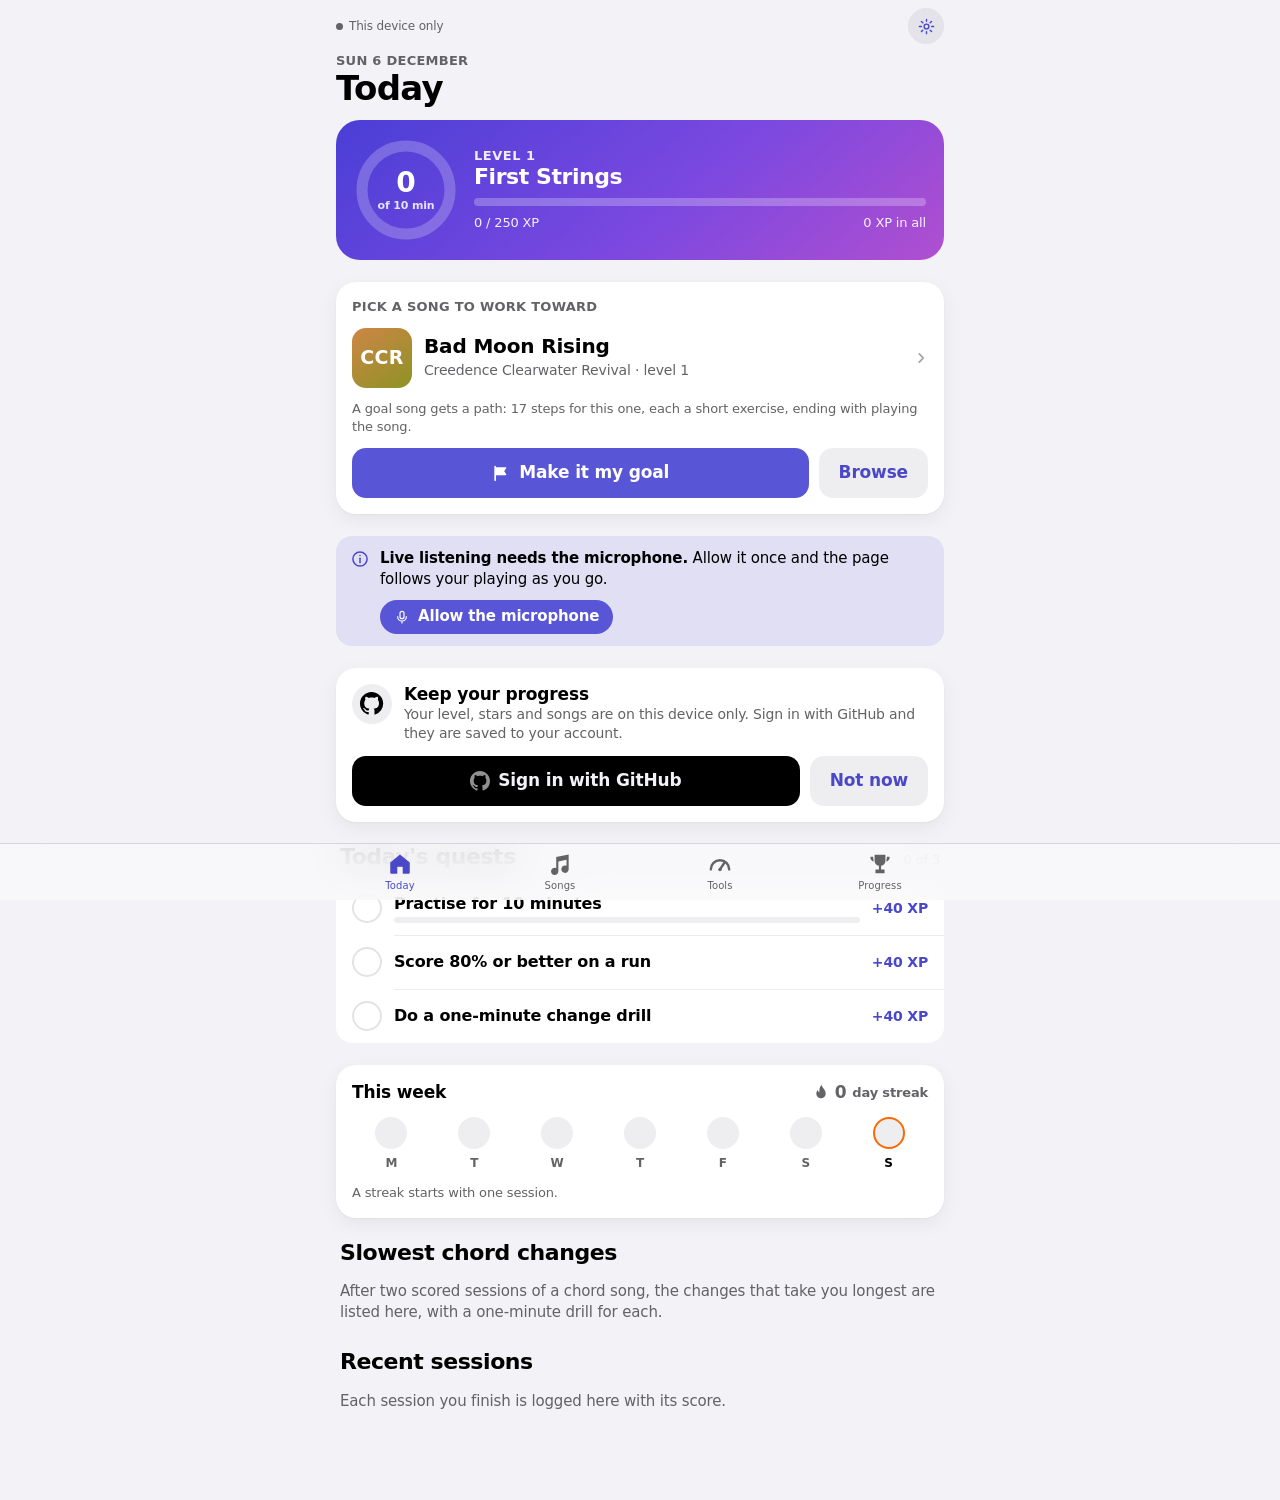
==== commit bcc65c4b: "Song library, a path to every song, a goal on Today, a metronome Songs now ship with the page (seed/" ====
--- a/index.html
+++ b/index.html
@@ -241,7 +241,7 @@
 .q-xp { font-family: var(--f-round); font-weight: 700; font-size: 14px; color: var(--tint-text); white-space: nowrap; }
 .quest.is-done .q-xp { color: var(--good); }
 .stats { display: grid; grid-template-columns: repeat(2, minmax(0, 1fr)); gap: 10px; }
-@media (min-width: 560px) { .stats { grid-template-columns: repeat(4, minmax(0, 1fr)); } }
+@media (min-width: 560px) { .stats { grid-template-columns: repeat(3, minmax(0, 1fr)); } }
 .stat { background: var(--card); border-radius: var(--r); padding: 12px 14px; display: flex; flex-direction: column; gap: 1px; min-width: 0; }
 .stat span { font-size: 13px; color: var(--ink-3); font-weight: 500; }
 .stat b { font-family: var(--f-round); font-size: 28px; font-weight: 700; line-height: 1.15; letter-spacing: -.01em; }
@@ -328,6 +328,67 @@
 .step-n { width: 24px; height: 24px; border-radius: 50%; background: var(--tint); color: var(--tint-ink); display: inline-grid; place-items: center; font-family: var(--f-round); font-weight: 700; font-size: 14px; flex: none; }
 .btn.btn-gh { background: var(--ink); color: var(--bg); }
 .btn-gh svg:last-child { opacity: .6; }
+
+/* ---- pictures: a drawn tile, with the artist's photograph over it where one is known ---- */
+.art { --h: 250; position: relative; overflow: hidden; display: inline-grid; place-items: center; flex: none; width: 48px; height: 48px; border-radius: 12px; color: #fff; background: linear-gradient(145deg, hsl(var(--h) 58% 54%), hsl(calc(var(--h) + 35) 60% 36%)); }
+.art b { font-family: var(--f-round); font-weight: 700; font-size: 16px; letter-spacing: .02em; }
+.art > svg { width: 52%; height: 52%; }
+.art-game { background: linear-gradient(150deg, #1f8a5a, #0d4b3c); color: #ffd75e; }
+.art-img { position: absolute; inset: 0; width: 100%; height: 100%; object-fit: cover; }
+.art-md { width: 64px; height: 64px; border-radius: 14px; } .art-md b { font-size: 20px; }
+.art-lg { width: 60px; height: 60px; border-radius: 14px; } .art-lg b { font-size: 19px; }
+.art-card { width: 100%; height: auto; aspect-ratio: 1; border-radius: 16px; } .art-card b { font-size: 30px; }
+.art-banner { position: absolute; inset: 0; width: 100%; height: 100%; border-radius: 0; } .art-banner b { font-size: 56px; opacity: .9; } .art-banner > svg { width: 30%; height: 60%; }
+.artists { display: flex; gap: 12px; overflow-x: auto; margin-inline: -16px; padding: 2px 16px 6px; scrollbar-width: none; scroll-snap-type: x proximity; }
+.artists::-webkit-scrollbar { display: none; }
+.artist-card { flex: none; width: 132px; display: flex; flex-direction: column; gap: 5px; text-align: left; background: none; border: 0; padding: 0; color: inherit; scroll-snap-align: start; }
+.artist-card > b { font-size: 15px; font-weight: 600; line-height: 1.2; margin-top: 3px; }
+.artist-card > span:last-child { font-size: 13px; color: var(--ink-3); }
+.artist-head { position: relative; height: 190px; border-radius: 22px; overflow: hidden; color: #fff; }
+.artist-over { position: absolute; inset: 0; display: flex; flex-direction: column; justify-content: space-between; align-items: flex-start; padding: 12px 16px 14px; background: linear-gradient(180deg, rgba(0, 0, 0, .3) 0%, rgba(0, 0, 0, 0) 40%, rgba(0, 0, 0, .74) 100%); }
+.btn.artist-back { background: rgba(0, 0, 0, .46); color: #fff; -webkit-backdrop-filter: blur(8px); backdrop-filter: blur(8px); padding-left: 8px; }
+/* ---- the path to a song ---- */
+.pring { position: relative; width: 40px; height: 40px; flex: none; display: inline-grid; place-items: center; }
+.pring > svg:first-child { position: absolute; inset: 0; width: 100%; height: 100%; transform: rotate(-90deg); }
+.pring .track { fill: none; stroke: var(--fill-2); stroke-width: 4; }
+.pring .arc { fill: none; stroke: var(--tint); stroke-width: 4; stroke-linecap: round; }
+.pring b { font-family: var(--f-round); font-size: 12px; font-weight: 700; color: var(--ink-2); font-variant-numeric: tabular-nums; }
+.pring.is-done .arc { stroke: var(--gold); }
+.pring.is-done > svg:last-child { width: 18px; height: 18px; color: var(--gold); position: relative; }
+.path-num { display: flex; align-items: baseline; gap: 8px; }
+.path-num b { font-family: var(--f-round); font-size: 34px; font-weight: 700; line-height: 1; }
+.path-num span { color: var(--ink-3); font-size: 15px; }
+.group-in { background: var(--fill); }
+.step .q-check { width: 26px; height: 26px; }
+.step .q-check svg { width: 14px; height: 14px; }
+.step.is-done .q-check { background: var(--good-fill); border-color: var(--good-fill); color: #fff; }
+.step.is-done .item-title { color: var(--ink-2); font-weight: 500; }
+.step.is-next { background: var(--tint-soft); }
+.step.is-next .q-check { border-color: var(--tint); }
+.goal-song { display: flex; align-items: center; gap: 12px; background: none; border: 0; padding: 0; text-align: left; color: inherit; width: 100%; }
+.goal-flag svg { width: 14px; height: 14px; display: inline; vertical-align: -1px; color: var(--tint-text); }
+.pill svg { flex: none; }
+.notice-good { background: var(--good-soft); }
+.notice-good > svg { color: var(--good); }
+.unlock-big { background: linear-gradient(140deg, #ffcf3f, #ff9500); color: #1c1c1e; }
+.unlock-big i { background: rgba(255, 255, 255, .4); color: #1c1c1e; }
+.unlock-big .muted { color: rgba(0, 0, 0, .68); }
+/* ---- metronome ---- */
+.metro { background: var(--card); border-radius: 24px; padding: 22px 16px 16px; display: flex; flex-direction: column; gap: 16px; }
+.metro-dots { display: flex; justify-content: center; gap: 12px; min-height: 24px; align-items: center; }
+.metro-dots i { width: 18px; height: 18px; border-radius: 50%; background: var(--fill-2); transition: transform .07s, background .07s; }
+.metro-dots i.is-one { box-shadow: inset 0 0 0 2.5px var(--tint); }
+.metro-dots i.is-on { background: var(--tint); transform: scale(1.35); }
+.metro-bpm { display: flex; align-items: center; justify-content: space-between; gap: 12px; }
+.metro-bpm .icon-btn { width: 52px; height: 52px; font-size: 28px; line-height: 1; color: var(--ink); }
+.metro-num { display: flex; flex-direction: column; align-items: center; }
+.metro-num b { font-family: var(--f-round); font-size: 76px; font-weight: 700; line-height: .95; font-variant-numeric: tabular-nums; }
+.metro-num span { font-size: 14px; color: var(--ink-3); font-weight: 500; }
+.range { -webkit-appearance: none; appearance: none; width: 100%; height: 32px; background: transparent; margin: 0; }
+.range::-webkit-slider-runnable-track { height: 6px; border-radius: 3px; background: var(--fill-2); }
+.range::-webkit-slider-thumb { -webkit-appearance: none; width: 28px; height: 28px; border-radius: 50%; background: #fff; box-shadow: 0 1px 6px rgba(0, 0, 0, .3); margin-top: -11px; }
+.range::-moz-range-track { height: 6px; border-radius: 3px; background: var(--fill-2); }
+.range::-moz-range-thumb { width: 28px; height: 28px; border: 0; border-radius: 50%; background: #fff; box-shadow: 0 1px 6px rgba(0, 0, 0, .3); }
 
 /* ---- sheets ---- */
 .sheet-wrap { position: fixed; inset: 0; z-index: 60; background: rgba(0, 0, 0, .4); display: flex; align-items: flex-end; justify-content: center; animation: fade .2s ease; }
@@ -505,7 +566,7 @@
   <div class="tabs-in">
     <button class="tab" data-act="go" data-to="today"><svg viewBox="0 0 24 24" fill="currentColor"><path d="M12 3.2 3 10.6V20a1 1 0 0 0 1 1h5.5v-6.5h5V21H20a1 1 0 0 0 1-1v-9.4z"/></svg>Today</button>
     <button class="tab" data-act="go" data-to="songs"><svg viewBox="0 0 24 24" fill="currentColor"><path d="M20 3.2 8.5 5.6v10.1A3.4 3.4 0 1 0 10.5 19V9.6l7.5-1.6v5.7a3.4 3.4 0 1 0 2 3.1z"/></svg>Songs</button>
-    <button class="tab" data-act="go" data-to="tuner"><svg viewBox="0 0 24 24" fill="none" stroke="currentColor" stroke-width="2.2" stroke-linecap="round"><path d="M3.5 17a8.5 8.5 0 0 1 17 0"/><path d="M12 17l4.2-6.4"/><circle cx="12" cy="17" r="1.6" fill="currentColor" stroke="none"/></svg>Tuner</button>
+    <button class="tab" data-act="go" data-to="tuner"><svg viewBox="0 0 24 24" fill="none" stroke="currentColor" stroke-width="2.2" stroke-linecap="round"><path d="M3.5 17a8.5 8.5 0 0 1 17 0"/><path d="M12 17l4.2-6.4"/><circle cx="12" cy="17" r="1.6" fill="currentColor" stroke="none"/></svg>Tools</button>
     <button class="tab" data-act="go" data-to="me"><svg viewBox="0 0 24 24" fill="currentColor"><path d="M7 3.5h10v5.2a5 5 0 0 1-4 4.9V17h3.2v3.5H7.8V17H11v-3.4a5 5 0 0 1-4-4.9z"/><path d="M5.6 5.2H3.2a3.6 3.6 0 0 0 3 4.4zM18.4 5.2h2.4a3.6 3.6 0 0 1-3 4.4z"/></svg>Progress</button>
   </div>
 </nav>
@@ -2644,7 +2705,8 @@
   if (typeof module !== 'undefined' && module.exports) module.exports = PR;
 })(typeof window !== 'undefined' ? window : globalThis);
 
-(typeof window !== "undefined" ? window : globalThis).PR.starters = {"eyes-original":{"title":"Eyes Without a Face","artist":"Billy Idol","level":3,"levelAuto":3,"bpm":86,"capo":0,"tuning":"standard","key":"E","beatsPerSlot":4,"origin":"claude","checked":true,"note":"One strum per bar first. In the verse your index finger only ever sits on fret 7 or fret 4. On the record the heavy riff and the solo come between the hold and verse 3: they are left out here. Verse 3 ends with an extra G#m and B before the chorus.","source":{"label":"Cifra Club chart","url":"https://www.cifraclub.com/billy-idol/eyes-without-face/kgghjs.html"},"shapes":[{"n":"Emaj7","s":"x79897"},{"n":"C#m","s":"x46654"},{"n":"G#m","s":"466444"},{"n":"B","s":"799877"},{"n":"A","s":"x02220"},{"n":"F#m","s":"244222"}],"sections":[{"name":"Intro","type":"chords","bars":["Emaj7","Emaj7","Emaj7","Emaj7","Emaj7","C#m","G#m","B"]},{"name":"Verse 1","type":"chords","bars":["Emaj7","C#m","G#m","B"],"repeat":3},{"name":"Chorus 1","type":"chords","bars":["A","B","A","B","A","B","F#m","G#m"]},{"name":"Link","type":"chords","bars":["Emaj7","C#m","G#m","B"]},{"name":"Verse 2","type":"chords","bars":["Emaj7","C#m","G#m","B"],"repeat":2},{"name":"Chorus 2","type":"chords","bars":["A","B","A","B","A","B","F#m","G#m"]},{"name":"Hold before the riff","type":"chords","bars":["Emaj7","Emaj7","Emaj7","Emaj7"]},{"name":"Verse 3","type":"chords","bars":["Emaj7","C#m","G#m","B","Emaj7","C#m","G#m","B","G#m","B"]},{"name":"Last chorus","type":"chords","bars":["A","B","A","B","A","B","F#m","G#m","F#m","G#m"]},{"name":"Outro","type":"chords","bars":["Emaj7","Emaj7","Emaj7","Emaj7"]}],"createdAt":1791584352774,"updatedAt":1791584352774},"eyes-capo4":{"title":"Eyes Without a Face (capo 4, open shapes)","artist":"Billy Idol","level":2,"levelAuto":2,"bpm":86,"capo":4,"tuning":"standard","key":"E","beatsPerSlot":4,"origin":"claude","checked":true,"note":"The same song with a capo on fret 4, so the verse becomes four open shapes. F is the only barre: play the small F (xx3211) if the full one buzzes. The heavy riff and the solo between the hold and verse 3 are left out.","source":{"label":"Ultimate Guitar chords","url":"https://tabs.ultimate-guitar.com/tab/billy-idol/eyes-without-a-face-chords-4699499"},"shapes":[],"sections":[{"name":"Intro","type":"chords","bars":["C","C","C","C","C","Am","Em","G"]},{"name":"Verse 1","type":"chords","bars":["C","Am","Em","G"],"repeat":3},{"name":"Chorus 1","type":"chords","bars":["F","G","F","G","F","G","Dm","Em"]},{"name":"Link","type":"chords","bars":["C","Am","Em","G"]},{"name":"Verse 2","type":"chords","bars":["C","Am","Em","G"],"repeat":2},{"name":"Chorus 2","type":"chords","bars":["F","G","F","G","F","G","Dm","Em"]},{"name":"Hold before the riff","type":"chords","bars":["C","C","C","C"]},{"name":"Verse 3","type":"chords","bars":["C","Am","Em","G","C","Am","Em","G","Em","G"]},{"name":"Last chorus","type":"chords","bars":["F","G","F","G","F","G","Dm","Em","Dm","Em"]},{"name":"Outro","type":"chords","bars":["C","C","C","C"]}],"createdAt":1791584352775,"updatedAt":1791584352775}};
+(typeof window !== "undefined" ? window : globalThis).PR.catalog = {"ccr-bad-moon-rising":{"title":"Bad Moon Rising","artist":"Creedence Clearwater Revival","album":"Green River","year":1969,"genre":"Roots rock","level":1,"key":"D","bpm":179,"beatsPerBar":4,"beatsPerSlot":4,"capo":0,"tuning":"standard","note":"Three open chords, but quick: the A and G in the second bar get only two beats each, so move the whole hand at once and keep the strumming arm swinging through the change. Count it in half time (about 90) while learning, then let it bounce.","strum":"D D D DU","needs":["strum-quarters","strum-eighths","quick-changes"],"scale":{"root":"D","type":"penta-major"},"sections":[{"name":"Intro","type":"chords","bars":["D","A G","D","D"]},{"name":"Verse 1","type":"chords","bars":["D","A G","D","D"],"repeat":4},{"name":"Chorus 1","type":"chords","bars":["G","G","D","D","A","G","D","D"]},{"name":"Verse 2","type":"chords","bars":["D","A G","D","D"],"repeat":4},{"name":"Chorus 2","type":"chords","bars":["G","G","D","D","A","G","D","D"]},{"name":"Solo","type":"chords","bars":["D","A G","D","D","D","A G","D","D","G","G","D","D","A","G","D","D"]},{"name":"Verse 3","type":"chords","bars":["D","A G","D","D"],"repeat":4},{"name":"Chorus 3","type":"chords","bars":["G","G","D","D","A","G","D","D"],"repeat":2},{"name":"Outro","type":"chords","bars":["D"]}],"checked":true,"createdAt":1791642737015,"updatedAt":1791642737015,"source":{"label":"richterguitar.com","url":"https://richterguitar.com/bad-moon-rising-creedence-clearwater-revival/"},"origin":"claude"},"ccr-born-on-the-bayou":{"title":"Born on the Bayou","artist":"Creedence Clearwater Revival","album":"Bayou Country","year":1969,"genre":"Roots rock","level":2,"key":"E","bpm":118,"beatsPerBar":4,"beatsPerSlot":4,"capo":0,"tuning":"standard","note":"Almost the whole song sits on E7: lock into a steady eighth-note groove and keep it rolling. The only change is a quick D then A stab on the last two beats of a phrase, back on E7 for the next downbeat. The tremolo guitar figure of the intro and the solos are left out; their backing is the same E7.","strum":"D DU UDU","needs":["strum-eighths","sevenths","quick-changes","arpeggio"],"scale":{"root":"E","type":"penta-minor"},"sections":[{"name":"Intro","type":"chords","bars":["E7","E7","E7","E7"],"repeat":4},{"name":"Verse 1","type":"chords","bars":["E7","E7","E7","E7 E7 D A","E7","E7","E7","E7 E7 D A","E7","E7","E7","E7","E7","E7","E7","E7"]},{"name":"Verse 2","type":"chords","bars":["E7","E7","E7","E7 E7 D A"],"repeat":3},{"name":"Chorus 1","type":"chords","bars":["E7","E7 E7 D A"],"repeat":4},{"name":"Solo","type":"chords","bars":["E7","E7","E7","E7 E7 D A"],"repeat":6},{"name":"Interlude","type":"chords","bars":["E7","E7","E7","E7"],"repeat":2},{"name":"Verse 3","type":"chords","bars":["E7","E7","E7","E7 E7 D A"],"repeat":2},{"name":"Chorus 2","type":"chords","bars":["E7","E7 E7 D A"],"repeat":4},{"name":"Break","type":"chords","bars":["E7","E7 E7 D A"],"repeat":8},{"name":"Interlude 2","type":"chords","bars":["E7","E7","E7","E7"],"repeat":2},{"name":"Verse 4","type":"chords","bars":["E7","E7","E7","E7 E7 D A"],"repeat":3},{"name":"Chorus 3","type":"chords","bars":["E7","E7 E7 D A"],"repeat":4},{"name":"Outro","type":"chords","bars":["E7","E7","E7","E7"],"repeat":3}],"checked":true,"createdAt":1791642737019,"updatedAt":1791642737019,"source":{"label":"guitartabsexplorer.com","url":"https://www.guitartabsexplorer.com/creedence-clearwater-revival/born-on-the-bayou-(ver3)-chords"},"origin":"claude"},"ccr-down-on-the-corner":{"title":"Down on the Corner","artist":"Creedence Clearwater Revival","album":"Willy and the Poor Boys","year":1969,"genre":"Roots rock","level":2,"key":"C","bpm":108,"beatsPerBar":4,"beatsPerSlot":4,"capo":0,"tuning":"standard","note":"Keep the strumming short and bouncy: relax the fretting hand just after each stroke so the chord is clipped. In the verse the G lasts only two beats before C returns, so keep the fingers close to the strings. A small four-string F is fine here if the full barre is not ready yet.","strum":"D DU UDU","needs":["strum-eighths","strum-pattern","quick-changes"],"scale":{"root":"C","type":"penta-major"},"sections":[{"name":"Intro","type":"chords","bars":["C","G C","C","G C","F","C","C","G C"]},{"name":"Verse 1","type":"chords","bars":["C","G C","C","G C","F","C","C","G C"]},{"name":"Chorus 1","type":"chords","bars":["F","C","G","C","F","C","G","C"]},{"name":"Verse 2","type":"chords","bars":["C","G C","C","G C","F","C","C","G C"]},{"name":"Chorus 2","type":"chords","bars":["F","C","G","C","F","C","G","C"]},{"name":"Break","type":"chords","bars":["C","G C","C","G C","F","C","C","G C"]},{"name":"Chorus 3","type":"chords","bars":["F","C","G","C","F","C","G","C"]},{"name":"Verse 3","type":"chords","bars":["C","G C","C","G C","F","C","C","G C"]},{"name":"Chorus 4","type":"chords","bars":["F","C","G","C","F","C","G","C"]},{"name":"Outro","type":"chords","bars":["F","C","G","C"]}],"checked":true,"createdAt":1791642737021,"updatedAt":1791642737021,"source":{"label":"skyminds.net","url":"https://www.skyminds.net/guitar-tabs/creedence-clearwater-revival/down-on-the-corner.tab"},"origin":"claude"},"ccr-fortunate-son":{"title":"Fortunate Son","artist":"Creedence Clearwater Revival","album":"Willy and the Poor Boys","year":1969,"genre":"Roots rock","level":2,"key":"G","bpm":133,"beatsPerBar":4,"beatsPerSlot":4,"capo":0,"tuning":"standard","note":"One chord per bar at a fast, driving pace: strum hard downstrokes on the beat and hit the first beat of each bar hardest. Two-finger power chords on the low strings (G5, F5, C5, D5) sound right and make the F easy. Sit on G through the intro and the break while the lead guitar plays its figure.","strum":"D D D DU","needs":["strum-quarters","strum-eighths","power-chords"],"scale":{"root":"G","type":"mixolydian"},"sections":[{"name":"Intro","type":"chords","bars":["G","G","G","G"],"repeat":2},{"name":"Verse 1","type":"chords","bars":["G","F","C","G"],"repeat":2},{"name":"Chorus 1","type":"chords","bars":["G","D","C","G"],"repeat":2},{"name":"Verse 2","type":"chords","bars":["G","F","C","G"],"repeat":2},{"name":"Chorus 2","type":"chords","bars":["G","D","C","G"],"repeat":2},{"name":"Break","type":"chords","bars":["G","G","G","G"],"repeat":2},{"name":"Verse 3","type":"chords","bars":["G","F","C","G"],"repeat":2},{"name":"Chorus 3","type":"chords","bars":["G","D","C","G"],"repeat":4},{"name":"Outro","type":"chords","bars":["G","D","C","G"]}],"checked":true,"createdAt":1791642737024,"updatedAt":1791642737024,"source":{"label":"tabs4acoustic.com","url":"https://tabs4acoustic.com/en/guitar-tabs/creedence-clearwater-revival-tabs/fortunate-son-acoustic-tab-470.html"},"origin":"claude"},"ccr-have-you-ever-seen-the-rain":{"title":"Have You Ever Seen the Rain","artist":"Creedence Clearwater Revival","album":"Pendulum","year":1970,"genre":"Roots rock","level":2,"key":"C","bpm":116,"beatsPerBar":4,"beatsPerSlot":4,"capo":0,"tuning":"standard","note":"The verse sits on C for four bars, so count them or you will change early. In the chorus the bass steps down under C and Am: lift or move one finger and keep the rest of the shape. Until that is easy, just play C and Am for the whole bar. Fmaj7 can stand in for the F barre.","strum":"D DU UDU","needs":["strum-eighths","strum-pattern","bass-walk","quick-changes"],"scale":{"root":"C","type":"penta-major"},"shapes":[{"n":"C/B","s":"x22010"}],"sections":[{"name":"Intro","type":"chords","bars":["Am","F","C","G","C","C"]},{"name":"Verse 1","type":"chords","bars":["C","C","C","C","G","G","C","C"],"repeat":2},{"name":"Chorus 1","type":"chords","bars":["F","G","C C/B","Am Am/G","F","G","C C/B","Am Am/G","F","G","C","C"]},{"name":"Verse 2","type":"chords","bars":["C","C","C","C","G","G","C","C"],"repeat":2},{"name":"Chorus 2","type":"chords","bars":["F","G","C C/B","Am Am/G","F","G","C C/B","Am Am/G","F","G","C","C"]},{"name":"Chorus 3","type":"chords","bars":["F","G","C C/B","Am Am/G","F","G","C C/B","Am Am/G","F","G","C","C"]},{"name":"Outro","type":"chords","bars":["C","G","C"]}],"checked":true,"createdAt":1791642737026,"updatedAt":1791642737026,"source":{"label":"laurenbateman.com","url":"https://www.laurenbateman.com/?p=3994"},"origin":"claude"},"ccr-lodi":{"title":"Lodi","artist":"Creedence Clearwater Revival","album":"Green River","year":1969,"genre":"Roots rock","level":2,"key":"Bb","bpm":126,"beatsPerBar":4,"beatsPerSlot":4,"capo":3,"tuning":"standard","note":"Capo 3 gives the record's key with G, C, D and Em. Nearly every bar holds one chord, so it is a fine song for an even, relaxed strum and for landing each change on beat one. The last verse steps up a key to A shapes and brings an F#m barre. The picked intro riff is left out.","strum":"D DU UDU","needs":["strum-eighths","strum-pattern","barre-em"],"scale":{"root":"Bb","type":"penta-major"},"sections":[{"name":"Intro","type":"chords","bars":["G","G","D C","G"]},{"name":"Verse 1","type":"chords","bars":["G","G","C","G","G","Em","C","D","G","Em","C","G","G","D","C","G"]},{"name":"Verse 2","type":"chords","bars":["G","G","C","G","G","Em","C","D","G","Em","C","G","G","D","C","G"]},{"name":"Interlude","type":"chords","bars":["G","G","C","G","G","G","D C","G"]},{"name":"Verse 3","type":"chords","bars":["G","G","C","G","G","Em","C","D","G","Em","C","G","G","D","C","G"]},{"name":"Key change","type":"chords","bars":["D","A","E","A","A"]},{"name":"Verse 4 (key up)","type":"chords","bars":["A","A","D","A","A","F#m","D","E","A","F#m","D","A","A","E","D","A","A","E","D","A"]},{"name":"Outro","type":"chords","bars":["A","A","D","A","A","A","E D","A"],"repeat":2}],"checked":true,"createdAt":1791642737027,"updatedAt":1791642737027,"source":{"label":"heartwoodguitar.com","url":"https://www.heartwoodguitar.com/chords/creedence-clearwater-revival-lodi/"},"origin":"claude"},"ccr-lookin-out-my-back-door":{"title":"Lookin' Out My Back Door","artist":"Creedence Clearwater Revival","album":"Cosmo's Factory","year":1970,"genre":"Roots rock","level":2,"key":"Bb","bpm":104,"beatsPerBar":4,"beatsPerSlot":4,"capo":3,"tuning":"standard","note":"Capo 3 turns the record's key into easy open shapes. Keep a light country bass-strum going and move early in the bars that hold two chords. Near the end the band slows right down, steps up a key (A shapes, with an F#m barre) and then runs back up to speed.","strum":"D DUD DU","needs":["strum-eighths","strum-pattern","quick-changes","barre-em","barre-e"],"scale":{"root":"Bb","type":"penta-major"},"sections":[{"name":"Intro","type":"chords","bars":["G","G","G","G"]},{"name":"Verse 1","type":"chords","bars":["G","Em","C G","D","G","Em","C G","D G"]},{"name":"Verse 2","type":"chords","bars":["G","Em","C G","D","G","Em","C G","D G"]},{"name":"Chorus 1","type":"chords","bars":["D","C G","Em","D","G","Em","C G","D G"]},{"name":"Solo","type":"chords","bars":["G","Em","C G","D","G","Em","C G","D G"]},{"name":"Chorus 2","type":"chords","bars":["D","C G","Em","D","G","Em","C G","D G"]},{"name":"Break (slowing down)","type":"chords","bars":["G","G F#","F E"]},{"name":"Verse 3 (key up)","type":"chords","bars":["A","F#m","D A","E","A","F#m","D A","E A"]},{"name":"Outro","type":"chords","bars":["E A","D A","E A","E A"]}],"checked":true,"createdAt":1791642737029,"updatedAt":1791642737029,"source":{"label":"skyminds.net","url":"https://www.skyminds.net/guitar-tabs/creedence-clearwater-revival/looking-out-my-back-door.tab"},"origin":"claude"},"ccr-proud-mary":{"title":"Proud Mary","artist":"Creedence Clearwater Revival","album":"Bayou Country","year":1969,"genre":"Roots rock","level":3,"key":"D","bpm":121,"beatsPerBar":4,"beatsPerSlot":4,"capo":0,"tuning":"standard","note":"The verse is eight bars of D, so the work is in the right hand: steady down-up eighths, lightly accented on beats 2 and 4. In the intro figure the chords arrive a little before the beat; learn it slowly by ear against the record. Bm and the F of the intro are barre chords: place the bar first, then the other fingers.","strum":"D DU UDU","needs":["strum-eighths","strum-pattern","offbeat","quick-changes"],"scale":{"root":"D","type":"penta-major"},"sections":[{"name":"Intro","type":"chords","bars":["C A","C A","C A G F","F","D","D"]},{"name":"Verse 1","type":"chords","bars":["D","D","D","D","D","D","D","D"]},{"name":"Chorus 1","type":"chords","bars":["A","A","Bm","Bm","D","D","D","D"]},{"name":"Verse 2","type":"chords","bars":["D","D","D","D","D","D","D","D"]},{"name":"Chorus 2","type":"chords","bars":["A","A","Bm","Bm","D","D","D","D"]},{"name":"Interlude 1","type":"chords","bars":["C A","C A","C A G F","F","D","D"]},{"name":"Solo","type":"chords","bars":["D","D","D","D","D","D","D","D","A","A","Bm","Bm","D","D","D","D"]},{"name":"Interlude 2","type":"chords","bars":["C A","C A","C A G F","F","D","D"]},{"name":"Verse 3","type":"chords","bars":["D","D","D","D","D","D","D","D"]},{"name":"Chorus 3","type":"chords","bars":["A","A","Bm","Bm","D","D","D","D"]},{"name":"Outro","type":"chords","bars":["D","D","D","D"],"repeat":3}],"checked":true,"createdAt":1791642737030,"updatedAt":1791642737030,"source":{"label":"tabs4acoustic.com","url":"https://tabs4acoustic.com/en/guitar-tabs/creedence-clearwater-revival-tabs/proud-mary-acoustic-tab-132.html"},"origin":"claude"},"ccr-wholl-stop-the-rain":{"title":"Who'll Stop the Rain","artist":"Creedence Clearwater Revival","album":"Cosmo's Factory","year":1970,"genre":"Roots rock","level":2,"key":"G","bpm":123,"beatsPerBar":4,"beatsPerSlot":4,"capo":0,"tuning":"standard","note":"Mostly G, C and D with an easy swing of the wrist. Watch for the Bm in the second line of the later verses and for the two bars of Em near the end of each verse. In the interlude the chords change every two beats: practise that line alone, slowly, before joining it to the rest.","strum":"D DU UDU","needs":["strum-eighths","strum-pattern","quick-changes"],"scale":{"root":"G","type":"major"},"sections":[{"name":"Intro","type":"chords","bars":["G","G","Em","Em","G","G"]},{"name":"Verse 1","type":"chords","bars":["G","G","C","G","G","G","C","G","C","G","C","G","C","D","Em","Em","G","G"]},{"name":"Verse 2","type":"chords","bars":["G","G","C","G","G","Bm","C","G","C","G","C","G","C","D","Em","Em","G","G"]},{"name":"Interlude","type":"chords","bars":["C G","D Am","C Em","D","G","G"]},{"name":"Verse 3","type":"chords","bars":["G","G","C","G","G","Bm","C","G","C","G","C","G","C","D","Em","Em"]},{"name":"Outro","type":"chords","bars":["G","G","Em","Em"],"repeat":3}],"checked":true,"createdAt":1791642737032,"updatedAt":1791642737032,"source":{"label":"gitaartabs.nl","url":"https://www.gitaartabs.nl/song/chords/creedence-clearwater-revival/wholl-stop-the-rain?lang=en"},"origin":"claude"},"eyes-original":{"title":"Eyes Without a Face","artist":"Billy Idol","level":3,"levelAuto":3,"bpm":86,"capo":0,"tuning":"standard","key":"E","beatsPerSlot":4,"origin":"claude","checked":true,"note":"One strum per bar first. In the verse your index finger only ever sits on fret 7 or fret 4. On the record the heavy riff and the solo come between the hold and verse 3: they are left out here. Verse 3 ends with an extra G#m and B before the chorus.","source":{"label":"Cifra Club chart","url":"https://www.cifraclub.com/billy-idol/eyes-without-face/kgghjs.html"},"shapes":[{"n":"Emaj7","s":"x79897"},{"n":"C#m","s":"x46654"},{"n":"G#m","s":"466444"},{"n":"B","s":"799877"},{"n":"A","s":"x02220"},{"n":"F#m","s":"244222"}],"sections":[{"name":"Intro","type":"chords","bars":["Emaj7","Emaj7","Emaj7","Emaj7","Emaj7","C#m","G#m","B"]},{"name":"Verse 1","type":"chords","bars":["Emaj7","C#m","G#m","B"],"repeat":3},{"name":"Chorus 1","type":"chords","bars":["A","B","A","B","A","B","F#m","G#m"]},{"name":"Link","type":"chords","bars":["Emaj7","C#m","G#m","B"]},{"name":"Verse 2","type":"chords","bars":["Emaj7","C#m","G#m","B"],"repeat":2},{"name":"Chorus 2","type":"chords","bars":["A","B","A","B","A","B","F#m","G#m"]},{"name":"Hold before the riff","type":"chords","bars":["Emaj7","Emaj7","Emaj7","Emaj7"]},{"name":"Verse 3","type":"chords","bars":["Emaj7","C#m","G#m","B","Emaj7","C#m","G#m","B","G#m","B"]},{"name":"Last chorus","type":"chords","bars":["A","B","A","B","A","B","F#m","G#m","F#m","G#m"]},{"name":"Outro","type":"chords","bars":["Emaj7","Emaj7","Emaj7","Emaj7"]}],"createdAt":1791584352774,"updatedAt":1791642754467,"genre":"New wave","album":"Rebel Yell","year":1984,"scale":{"root":"E","type":"penta-major"},"needs":["strum-eighths"]},"eyes-capo4":{"title":"Eyes Without a Face (capo 4, open shapes)","artist":"Billy Idol","level":2,"levelAuto":2,"bpm":86,"capo":4,"tuning":"standard","key":"E","beatsPerSlot":4,"origin":"claude","checked":true,"note":"The same song with a capo on fret 4, so the verse becomes four open shapes. F is the only barre: play the small F (xx3211) if the full one buzzes. The heavy riff and the solo between the hold and verse 3 are left out.","source":{"label":"Ultimate Guitar chords","url":"https://tabs.ultimate-guitar.com/tab/billy-idol/eyes-without-a-face-chords-4699499"},"shapes":[],"sections":[{"name":"Intro","type":"chords","bars":["C","C","C","C","C","Am","Em","G"]},{"name":"Verse 1","type":"chords","bars":["C","Am","Em","G"],"repeat":3},{"name":"Chorus 1","type":"chords","bars":["F","G","F","G","F","G","Dm","Em"]},{"name":"Link","type":"chords","bars":["C","Am","Em","G"]},{"name":"Verse 2","type":"chords","bars":["C","Am","Em","G"],"repeat":2},{"name":"Chorus 2","type":"chords","bars":["F","G","F","G","F","G","Dm","Em"]},{"name":"Hold before the riff","type":"chords","bars":["C","C","C","C"]},{"name":"Verse 3","type":"chords","bars":["C","Am","Em","G","C","Am","Em","G","Em","G"]},{"name":"Last chorus","type":"chords","bars":["F","G","F","G","F","G","Dm","Em","Dm","Em"]},{"name":"Outro","type":"chords","bars":["C","C","C","C"]}],"createdAt":1791584352775,"updatedAt":1791642754467,"genre":"New wave","album":"Rebel Yell","year":1984,"scale":{"root":"E","type":"penta-major"},"needs":["strum-eighths"]}};
+(typeof window !== "undefined" ? window : globalThis).PR.pictures = {};
 /* app-core.js: state, storage, drills, statistics, small UI helpers. */
 (function (root) {
   'use strict';
@@ -2714,6 +2776,8 @@
     crown: '<svg viewBox="0 0 24 24" fill="currentColor"><path d="M3 8l4.500 4L12 5l4.500 7L21 8l-1.800 10H4.800z"/></svg>',
     hand: '<svg viewBox="0 0 24 24" fill="currentColor"><path d="M5 8h14l-3.500-3.500 1.400-1.400L22.800 9l-5.900 5.900-1.400-1.400L19 10H5zM19 16H5l3.500 3.500-1.400 1.400L1.200 15l5.900-5.900 1.400 1.400L5 14h14z" transform="scale(.82) translate(2.600 2.600)"/></svg>',
     github: '<svg viewBox="0 0 16 16" fill="currentColor"><path d="M8 0C3.58 0 0 3.58 0 8c0 3.54 2.29 6.53 5.47 7.59.4.07.55-.17.55-.38 0-.19-.01-.82-.01-1.49-2.01.37-2.53-.49-2.69-.94-.09-.23-.48-.94-.82-1.13-.28-.15-.68-.52-.01-.53.63-.01 1.08.58 1.23.82.72 1.21 1.87.87 2.33.66.07-.52.28-.87.51-1.07-1.78-.2-3.64-.89-3.64-3.95 0-.87.31-1.59.82-2.15-.08-.2-.36-1.02.08-2.12 0 0 .67-.21 2.2.82.64-.18 1.32-.27 2-.27s1.36.09 2 .27c1.53-1.04 2.2-.82 2.2-.82.44 1.1.16 1.92.08 2.12.51.56.82 1.27.82 2.15 0 3.07-1.87 3.75-3.65 3.95.29.25.54.73.54 1.48 0 1.07-.01 1.93-.01 2.2 0 .21.15.46.55.38A8.01 8.01 0 0 0 16 8c0-4.42-3.58-8-8-8z"/></svg>',
+    metro: '<svg viewBox="0 0 24 24" fill="none" stroke="currentColor" stroke-width="1.9" stroke-linecap="round" stroke-linejoin="round"><path d="M8.5 3.500h7l3.500 17h-14z"/><path d="M12 15.500 17.500 5"/><path d="M6.300 15.500h11.400"/></svg>',
+    flag: '<svg viewBox="0 0 24 24" fill="currentColor"><path d="M5 3.200a1 1 0 0 1 1 1V5h11.600a.8.8 0 0 1 .65 1.270L15.800 9.800l2.450 3.530a.8.8 0 0 1-.65 1.270H6v6.200a1 1 0 0 1-2 0V4.200a1 1 0 0 1 1-1z"/></svg>',
     cloud: '<svg viewBox="0 0 24 24" fill="currentColor"><path d="M7 19a5 5 0 0 1-.6-9.96 6 6 0 0 1 11.5 1.02A4.5 4.5 0 0 1 17.5 19z"/></svg>',
     clock: '<svg viewBox="0 0 24 24" fill="none" stroke="currentColor" stroke-width="1.8" stroke-linecap="round"><circle cx="12" cy="12" r="8.5"/><path d="M12 7.5V12l3 2"/></svg>'
   };
@@ -2727,7 +2791,7 @@
     store: 'loading',
     canWrite: true,
     mic: { state: 'idle', pre: 'unknown', detail: '', why: '', framed: false, policy: null, perm: '', tried: false },
-    filter: { level: 0, q: '' },
+    filter: { level: 0, q: '', artist: '', genre: '' },
     hasSample: false
   };
 
@@ -2764,7 +2828,7 @@
   }
   var modelCache = {};
   function modelOf(song) {
-    var key = song.id + ':' + (song.updatedAt || 0) + ':' + (song.capo || 0) + ':' + (song.bpm || 0) + ':' + (song.beatsPerSlot || 0) + ':' + JSON.stringify(song.tuning || '');
+    var key = song.id + ':' + (song.updatedAt || 0) + ':' + (song.builtin ? 'b' : 'u') + ':' + (song.capo || 0) + ':' + (song.bpm || 0) + ':' + (song.beatsPerSlot || 0) + ':' + JSON.stringify(song.tuning || '');
     if (modelCache[song.id] && modelCache[song.id].key === key) return modelCache[song.id].model;
     var copy = Object.assign({}, song, { shapes: songShapes(song) });
     var model;
@@ -2772,15 +2836,31 @@
     modelCache[song.id] = { key: key, model: model };
     return model;
   }
+  /* The library is the songs the page ships with (PR.catalog, built from seed/) plus the player's own.
+     A song the player edited is saved as their own copy under the same id and replaces the built-in one,
+     until the built-in one is corrected later. A built-in song the player deleted stays hidden the same way. */
+  var CAT = PR.catalog || {};
+  Object.keys(CAT).forEach(function (id) { CAT[id].id = id; CAT[id].builtin = true; });
+  function songOf(id) {
+    var u = S.songs[id], c = CAT[id];
+    if (u && (!c || (u.updatedAt || 0) >= (c.updatedAt || 0))) return u;
+    var gone = App.Store.gone[id];
+    if (c && !(gone && gone >= (c.updatedAt || 0))) return c;
+    return u || null;
+  }
   function allSongs() {
-    var list = Object.keys(S.songs).map(function (id) { return S.songs[id]; });
+    var ids = {}, list = [];
+    Object.keys(CAT).forEach(function (id) { ids[id] = 1; });
+    Object.keys(S.songs).forEach(function (id) { ids[id] = 1; });
+    Object.keys(ids).forEach(function (id) { var x = songOf(id); if (x) list.push(x); });
     list.sort(function (a, b) { return (a.level || 1) - (b.level || 1) || String(a.title).localeCompare(String(b.title)); });
     return list;
   }
   function findSong(id) {
-    if (S.songs[id]) return S.songs[id];
+    var x = songOf(id);
+    if (x) return x;
     for (var i = 0; i < DRILLS.length; i++) if (DRILLS[i].id === id) return DRILLS[i];
-    return null;
+    return App.path ? App.path.exercise(id) : null;
   }
 
   /* ---------- storage: the artifact's database when there is one, this browser otherwise ---------- */
@@ -2869,12 +2949,6 @@
       }
     },
     keep: function () { lsSet(LS.pending, Store.pending); },
-    /* No database in this view and nothing saved in this browser yet: start with the songs the page ships with. */
-    starters: function () {
-      if (Object.keys(S.songs).length || lsGet(LS.starters) || !PR.starters) return;
-      Object.keys(PR.starters).forEach(function (id) { S.songs[id] = Object.assign({ id: id }, PR.starters[id]); });
-      lsSet(LS.songs, S.songs); lsSet(LS.starters, 1);
-    },
     /* what the database holds, plus what is still waiting to be sent */
     mergeSongs: function () {
       var next = Object.assign({}, Store.cloudSongs || {}), p = Store.pending;
@@ -2927,9 +3001,9 @@
       Store.loadLocal();
       Diag.load();
       var cl = root.claude;
-      if (!cl || typeof cl.use !== 'function') { S.store = 'local'; Store.starters(); return Promise.resolve(); }
+      if (!cl || typeof cl.use !== 'function') { S.store = 'local'; return Promise.resolve(); }
       var waitDb = cl.use('db').then(function (db) {
-        if (!db) { S.store = 'local'; Store.starters(); App.render(); return; }
+        if (!db) { S.store = 'local'; App.render(); return; }
         Store.db = db;
         S.store = 'cloud';
         Diag.push();
@@ -2951,7 +3025,7 @@
           if (snap.exists) { Object.assign(S.settings, snap.data()); lsSet(LS.settings, S.settings); App.render(); }
         }, function () { /* settings stay local */ });
         App.render();
-      }).catch(function () { S.store = 'local'; Store.starters(); App.render(); });
+      }).catch(function () { S.store = 'local'; App.render(); });
       cl.use('sample').then(function (fn) { S.hasSample = !!fn; App.sample = fn || null; if (S.route.name === 'songs') App.render(); }).catch(function () {});
       cl.use('user').then(function (u) {
         if (!u) return;
@@ -2972,7 +3046,7 @@
     saveSong: function (song) {
       var id = song.id || uid('s');
       var doc = Object.assign({}, song);
-      delete doc.id; delete doc.drill;
+      delete doc.id; delete doc.drill; delete doc.builtin;
       doc.updatedAt = Date.now();
       if (!doc.createdAt) doc.createdAt = doc.updatedAt;
       S.songs[id] = Object.assign({ id: id }, doc);
@@ -3113,7 +3187,7 @@
     }
     return xp;
   }
-  function questsOf(day, t) {
+  function questsOf(day, t, steps) {
     var goal = (S.settings.goal || 10) * 60, third = new Date(t).getDay() % 3;
     var list = day ? day.list : [];
     var songs = {}; list.forEach(function (x) { if (x.song) songs[x.song] = 1; });
@@ -3122,7 +3196,7 @@
       { id: 'score', label: 'Score 80% or better on a run', done: list.some(function (x) { return !x.self && typeof x.acc === 'number' && x.acc >= 0.8 && x.kind !== 'omc'; }) },
       third === 0 ? { id: 'omc', label: 'Do a one-minute change drill', done: list.some(function (x) { return x.kind === 'omc'; }) } :
       third === 1 ? { id: 'two', label: 'Practise two different songs or drills', done: Object.keys(songs).length >= 2 } :
-        { id: 'three', label: 'Finish three sessions', done: list.length >= 3 }
+        (App.path ? { id: 'step', label: 'Finish a step on a song path', done: !!steps } : { id: 'three', label: 'Finish three sessions', done: list.length >= 3 })
     ];
     q.forEach(function (x) { x.xp = 40; });
     return q;
@@ -3142,7 +3216,11 @@
     { id: 'hour1', name: 'An Hour In', desc: 'One hour of practice in all', icon: 'clock' },
     { id: 'hour10', name: 'Ten Hours', desc: 'Ten hours of practice in all', icon: 'clock' },
     { id: 'quests', name: 'Full House', desc: 'All three quests in one day', icon: 'check' },
-    { id: 'level5', name: 'Level 5', desc: 'Reach player level 5', icon: 'crown' }
+    { id: 'level5', name: 'Level 5', desc: 'Reach player level 5', icon: 'crown' },
+    { id: 'skill10', name: 'Ten Skills', desc: 'Learn 10 shapes, changes or techniques', icon: 'hand' },
+    { id: 'skill40', name: 'Toolbox', desc: 'Learn 40 shapes, changes or techniques', icon: 'hand' },
+    { id: 'song1', name: 'First Song', desc: 'Finish every step of a song', icon: 'trophy' },
+    { id: 'song5', name: 'Setlist', desc: 'Finish 5 songs', icon: 'trophy' }
   ];
   function computeGame() {
     var now = Date.now(), dayMs = 86400000, sessions = S.sessions;
@@ -3161,9 +3239,11 @@
       if (typeof x.acc === 'number' && (g.best === null || x.acc > g.best)) g.best = x.acc;
       if ((x.score || 0) > g.score) g.score = x.score;
     });
+    /* what was reached on the song paths (app-path.js): steps finished, skills learned, songs finished */
+    var pathSum = App.path ? App.path.summary() : null, stepDays = pathSum ? pathSum.days : null;
     var fullDay = false;
     Object.keys(days).forEach(function (k) {
-      var q = questsOf(days[k], days[k].t), n = q.filter(function (x) { return x.done; }).length;
+      var q = questsOf(days[k], days[k].t, stepDays && stepDays[k]), n = q.filter(function (x) { return x.done; }).length;
       xp += n * 40 + (n === 3 ? 60 : 0); if (n === 3) fullDay = true;
     });
     /* level: 250 points for the first, 250 more for each one after */
@@ -3178,16 +3258,19 @@
       run = prev !== null && Math.round((t - prev) / dayMs) === 1 ? run + 1 : 1; prev = t;
       if (run > bestStreak) bestStreak = run;
     });
-    var starsTotal = 0, three = false; Object.keys(songs).forEach(function (id) { starsTotal += songs[id].stars; if (songs[id].stars === 3) three = true; });
-    var today = days[dayKey(now)] || null, quests = questsOf(today, now), qDone = quests.filter(function (x) { return x.done; }).length;
+    var starsTotal = 0, three = false; Object.keys(songs).forEach(function (id) { if (id.indexOf('x:') === 0) return; starsTotal += songs[id].stars; if (songs[id].stars === 3) three = true; });
+    var ps = pathSum || { skills: 0, mastered: 0, steps: 0 };
+    var today = days[dayKey(now)] || null, quests = questsOf(today, now, stepDays && stepDays[dayKey(now)]), qDone = quests.filter(function (x) { return x.done; }).length;
     /* this week, Monday first */
     var d0 = new Date(now); d0.setHours(12, 0, 0, 0);
     var monday = d0.getTime() - ((d0.getDay() + 6) % 7) * dayMs, week = [];
     for (var i = 0; i < 7; i++) { var t = monday + i * dayMs, k = dayKey(t); week.push({ label: 'MTWTFSS'.charAt(i), done: !!days[k], today: k === dayKey(now), future: t > now && k !== dayKey(now) }); }
     var got = { first: sessions.length > 0, streak3: bestStreak >= 3, streak7: bestStreak >= 7, streak30: bestStreak >= 30, star1: starsTotal >= 1, star3: three, stars10: starsTotal >= 10,
-      perfect: perfect, combo25: bestCombo >= 25, omc30: omcBest >= 30, omc60: omcBest >= 60, hour1: total >= 3600, hour10: total >= 36000, quests: fullDay, level5: level >= 5 };
+      perfect: perfect, combo25: bestCombo >= 25, omc30: omcBest >= 30, omc60: omcBest >= 60, hour1: total >= 3600, hour10: total >= 36000, quests: fullDay, level5: level >= 5,
+      skill10: ps.skills >= 10, skill40: ps.skills >= 40, song1: ps.mastered >= 1, song5: ps.mastered >= 5 };
     return { xp: xp, level: level, title: TITLES[Math.min(level, TITLES.length) - 1], into: into, need: need, songs: songs, starsTotal: starsTotal,
       streak: streak, bestStreak: bestStreak, week: week, totalSecs: total, sessions: sessions.length,
+      path: ps,
       today: { secs: today ? today.secs : 0, goal: (S.settings.goal || 10) * 60, quests: quests, done: qDone },
       badges: BADGES.map(function (b) { return { id: b.id, name: b.name, desc: b.desc, icon: b.icon, got: !!got[b.id] }; }) };
   }
@@ -3245,9 +3328,324 @@
 
   App.esc = esc; App.$ = $; App.$all = $all; App.clamp = clamp; App.uid = uid; App.IC = IC; App.ls = { get: lsGet, set: lsSet }; App.LS = LS; App.isFramed = isFramed; App.pad2 = pad2; App.MONTH = MONTH;
   App.fmtDur = fmtDur; App.fmtMin = fmtMin; App.pct = pct; App.fmtDay = fmtDay; App.ago = ago; App.dayKey = dayKey; App.WEEKDAY = WEEKDAY;
-  App.DRILLS = DRILLS; App.modelOf = modelOf; App.allSongs = allSongs; App.findSong = findSong; App.songShapes = songShapes;
+  App.DRILLS = DRILLS; App.modelOf = modelOf; App.allSongs = allSongs; App.findSong = findSong; App.catalog = CAT; App.songShapes = songShapes;
   App.computeStats = computeStats; App.songStatus = songStatus;
   App.computeGame = computeGame; App.starsFor = starsFor; App.scoreItems = scoreItems; App.multOf = multOf; App.starsHtml = starsHtml; App.xpOfSession = xpOfSession;
+})(typeof window !== 'undefined' ? window : globalThis);
+
+/* app-path.js: the path to a song.
+
+   Every song gets a list of steps that lead up to playing it: the chord shapes in it, the changes between
+   them, the techniques its rhythm asks for, a scale for its fills or tune, each part in time, and at the end
+   the whole song at full speed. Each step is an exercise that can be started and passed.
+
+   Shapes, changes, techniques and scales are skills: they are the same step in every song that needs them,
+   so what was learned for one song is already ticked off in the next. Parts and whole-song steps belong to
+   the song.
+
+   Nothing about the path is stored. A step counts as done when the session log holds a run that passed it,
+   so it is the same on every device and inside Claude. The exercises are small songs made on the spot
+   (ids starting "x:"), played on the same stage as everything else. */
+(function (root) {
+  'use strict';
+  var PR = root.PR, M = PR.music, App = PR.app, S = App.S;
+  var PASS = 0.8, OMC_PASS = 30, PART_PCT = 70, SLOW_PCT = 75;
+
+  /* ---------- technique drills: written for this app, not taken from any song ---------- */
+  function rep(tok, n) { var out = []; for (var i = 0; i < n; i++) out.push(tok); return out.join(' '); }
+  function boogie(lo, hi) { var a = lo + ':0+' + hi + ':2', b = lo + ':0+' + hi + ':4'; return [a, a, b, a, a, a, b, a].join(' '); }
+  var TECH = {
+    'strum-quarters': { title: 'Steady strums on the beat', bpm: 70, note: 'One down-strum on every click. Count 1, 2, 3, 4 out loud and let the hand swing like a pendulum.',
+      sections: [{ name: 'Four to the bar', type: 'chords', bars: [rep('Em', 4), rep('Em', 4), rep('G', 4), rep('G', 4)], repeat: 2 }] },
+    'strum-eighths': { title: 'Down-up eighths', bpm: 70, note: 'Down on the click, up in between. The hand keeps the same swing the whole time; only the strings change.',
+      sections: [{ name: 'Eight to the bar', type: 'chords', bars: [rep('Em', 8), rep('G', 8), rep('Em', 8), rep('G', 8)], repeat: 2 }] },
+    'strum-pattern': { title: 'A mixed strumming pattern', bpm: 76, note: 'Down, down-up, up-down-up. The hand still swings through the two strokes it leaves out, without touching the strings.',
+      sections: [{ name: 'Down, down-up, up-down-up', type: 'chords', bars: ['G - G G - G G G', 'Em - Em Em - Em Em Em', 'C - C C - C C C', 'D - D D - D D D'], repeat: 2 }] },
+    'strum-sixteenths': { title: 'Sixteenth strumming', bpm: 56, note: 'Four strokes to every click: down-up-down-up. Stay loose in the wrist and strum only the top three or four strings.',
+      sections: [{ name: 'Sixteen to the bar', type: 'chords', bars: [rep('Em', 16), rep('Am', 16)], repeat: 3 }] },
+    'offbeat': { title: 'Off-beat upstrokes', bpm: 80, note: 'Nothing on the click, a short upstroke between clicks. Tap your foot on the click to hold the beat.',
+      sections: [{ name: 'On the "and"', type: 'chords', bars: ['- Am - Am - Am - Am', '- G - G - G - G'], repeat: 4 }] },
+    'shuffle': { title: 'Boogie shuffle in A', bpm: 84, level: 2, note: 'Two strings at a time. Swing it: long-short, long-short. The ring finger reaches two frets up for the higher note. Twelve bars: A, D and E.',
+      sections: [{ name: 'Twelve-bar boogie', type: 'notes', step: 0.5, steps: [boogie(5, 4), boogie(5, 4), boogie(5, 4), boogie(5, 4), boogie(4, 3), boogie(4, 3), boogie(5, 4), boogie(5, 4), boogie(6, 5), boogie(4, 3), boogie(5, 4), boogie(6, 5)].join(' | ') }] },
+    'twelve-eight': { title: 'Slow blues: three strums to the beat', bpm: 58, note: 'Count 1-and-a, 2-and-a, 3-and-a, 4-and-a. Lean on the first of every three and keep the other two light.',
+      sections: [{ name: 'Twelve to the bar', type: 'chords', bars: [rep('A', 12), rep('D', 12), rep('A', 12), rep('E', 12)], repeat: 2 }] },
+    'waltz': { title: 'Three-four time', bpm: 92, beatsPerBar: 3, beatsPerSlot: 3, note: 'Three beats to the bar: a firm strum on one, two lighter ones after it.',
+      sections: [{ name: 'One, two, three', type: 'chords', bars: [rep('G', 3), rep('G', 3), rep('D', 3), rep('D', 3), rep('C', 3), rep('C', 3), rep('G', 3), rep('G', 3)], repeat: 2 }] },
+    'quick-changes': { title: 'Two chords in a bar', bpm: 66, level: 2, note: 'Two beats on each chord. Start moving the fingers on the last upstroke, not after it.',
+      sections: [{ name: 'Half-bar changes', type: 'chords', bars: ['G D', 'Em C', 'G D', 'C G'], repeat: 3 }] },
+    'palm-mute': { title: 'Palm-muted eighths', bpm: 90, level: 2, note: 'Rest the edge of the picking hand on the strings right where they leave the bridge. The notes should thud, not ring. Muted notes are hard for the microphone, so play along and judge it yourself.',
+      sections: [{ name: 'Chug', type: 'notes', step: 0.5, steps: [rep('6:0+5:2', 8), rep('6:0+5:2', 8), rep('5:0+4:2', 8), rep('6:0+5:2', 8)].join(' | '), repeat: 2 }] },
+    'power-chords': { title: 'Power chords', bpm: 80, level: 2, beatsPerSlot: 2, note: 'Index on the root, ring finger two frets up on the next string. Lay the index lightly across the higher strings so they stay silent.',
+      shapes: { F5: '133xxx', G5: '355xxx', A5: '577xxx', C5: 'x355xx', D5: 'x577xx' },
+      sections: [{ name: 'Along two strings', type: 'chords', bars: ['F5', 'G5', 'A5', 'C5', 'D5', 'C5', 'A5', 'G5'], repeat: 2 }] },
+    'barre-e': { title: 'The E-shape barre', bpm: 60, level: 2, beatsPerSlot: 2, note: 'An E chord pushed up the neck with the index finger as a bar. Roll the index slightly onto its bony edge, thumb behind the neck, and squeeze only while the chord sounds.',
+      shapes: { F: '133211', G: '355433', A: '577655' },
+      sections: [{ name: 'F, G, A and back', type: 'chords', bars: ['F', '-', 'G', '-', 'A', '-', 'G', '-'], repeat: 2 }] },
+    'barre-em': { title: 'The Em-shape barre', bpm: 60, level: 2, beatsPerSlot: 2, note: 'The E-shape barre with the middle finger lifted. The bar itself now has to sound the third string cleanly.',
+      shapes: { 'F#m': '244222', Gm: '355333', Am: '577555' },
+      sections: [{ name: 'F#m, Gm, Am and back', type: 'chords', bars: ['F#m', '-', 'Gm', '-', 'Am', '-', 'Gm', '-'], repeat: 2 }] },
+    'barre-a': { title: 'The A-shape barre', bpm: 60, level: 3, beatsPerSlot: 2, note: 'An A chord pushed up the neck: bar with the index, and flatten the ring finger across three strings (or use three fingers). The low E string stays out.',
+      shapes: { B: 'x24442', C: 'x35553', D: 'x57775' },
+      sections: [{ name: 'B, C, D and back', type: 'chords', bars: ['B', '-', 'C', '-', 'D', '-', 'C', '-'], repeat: 2 }] },
+    'barre-am': { title: 'The Am-shape barre', bpm: 60, level: 3, beatsPerSlot: 2, note: 'An Am chord pushed up the neck. Bar five strings with the index and build the Am shape in front of it.',
+      shapes: { Bm: 'x24432', Cm: 'x35543', Dm: 'x57765' },
+      sections: [{ name: 'Bm, Cm, Dm and back', type: 'chords', bars: ['Bm', '-', 'Cm', '-', 'Dm', '-', 'Cm', '-'], repeat: 2 }] },
+    'sevenths': { title: 'Seventh chords', bpm: 66, level: 2, note: 'Each of these is an open chord with one finger lifted or moved. Find that finger first.',
+      sections: [{ name: 'A7, D7, E7, B7', type: 'chords', bars: ['A7', 'D7', 'A7', 'E7', 'B7', 'E7', 'A7', 'A7'], repeat: 2 }] },
+    'sus-moves': { title: 'Sus chords', bpm: 72, level: 2, note: 'Hold the chord and move one finger: add the little finger for sus4, lift a finger for sus2. One strum each.',
+      sections: [{ name: 'Lift and add', type: 'chords', bars: ['D Dsus4 D Dsus2', 'A Asus4 A Asus2', 'D Dsus4 D Dsus2', 'E Esus4 E E'], repeat: 2 }] },
+    'bass-walk': { title: 'Slash chords and a walking bass', bpm: 66, level: 2, beatsPerSlot: 2, note: 'The letter after the slash is the lowest note. Aim the first stroke at that string so the bass line can be heard stepping down.',
+      sections: [{ name: 'Stepping down', type: 'chords', bars: ['G', 'G/B', 'C', 'C', 'Am', 'Am/G', 'D/F#', 'G'], repeat: 2 }] },
+    'travis': { title: 'Alternating thumb', bpm: 66, level: 3, note: 'The thumb plays the two low notes in turn, steady as a clock. Index and middle fill in between on the third and second strings.',
+      sections: [{ name: 'C, G, Am, C', type: 'notes', step: 0.5, steps: ['5:3 3:0 4:2 2:1 5:3 3:0 4:2 2:1', '6:3 3:0 4:0 2:0 6:3 3:0 4:0 2:0', '5:0 3:2 4:2 2:1 5:0 3:2 4:2 2:1', '5:3 3:0 4:2 2:1 5:3 3:0 4:2 2:1'].join(' | '), repeat: 2 }] },
+    'hammer-pull': { title: 'Hammer-ons and pull-offs', bpm: 60, level: 2, note: 'Pick only the first note of each pair. Hammer the ring finger down hard for the second; for a pull-off, flick it sideways off the string.',
+      sections: [{ name: 'Fifth position', type: 'tab', systems: [{ lines: ['e|-----------------------------------|', 'B|-----------------------------------|', 'G|-----------------5h7-7p5-----------|', 'D|---------5h7-7p5---------5h7-7p5---|', 'A|-5h7-7p5---------------------------|', 'E|-----------------------------------|'] }] }] },
+    'bends': { title: 'Bends in tune', bpm: 60, level: 3, note: 'Push the string up with three fingers behind each other until it sounds like the note two frets higher. Play that note first so you know the target.',
+      sections: [{ name: 'Target, then bend', type: 'tab', systems: [{ lines: ['e|-------------------------------|', 'B|-----------10-8b10----10-8b10--|', 'G|-9-7b9-----------9-7b9---------|', 'D|-------------------------------|', 'A|-------------------------------|', 'E|-------------------------------|'] }] }] },
+    'slides': { title: 'Slides', bpm: 60, level: 2, note: 'Pick once, keep the pressure on, and slide to the next fret so the note never stops.',
+      sections: [{ name: 'Up and back', type: 'tab', systems: [{ lines: ['e|---------------------------|', 'B|---------------------------|', 'G|-5/7---7\\5---5/9---9\\5-----|', 'D|-----------------------5/7-|', 'A|---------------------------|', 'E|---------------------------|'] }] }] },
+    'double-stops': { title: 'Double stops', bpm: 66, level: 3, note: 'Two notes at once on the second and third strings, moving up the neck. Pick both strings with one stroke, or pluck them with thumb and finger.',
+      sections: [{ name: 'Thirds in G', type: 'notes', step: 1, steps: '3:0+2:0 3:2+2:1 3:4+2:3 3:5+2:5 | 3:7+2:7 3:5+2:5 3:4+2:3 3:2+2:1 | 3:0+2:0*2', repeat: 2 }] },
+    'alt-picking': { title: 'Alternate picking', bpm: 72, level: 2, note: 'Down, up, down, up on every note, also when you cross to the next string. Small movements from the wrist.',
+      sections: [{ name: 'Open strings', type: 'notes', step: 0.5, steps: [rep('6:0', 4) + ' ' + rep('5:0', 4), rep('4:0', 4) + ' ' + rep('3:0', 4), rep('2:0', 4) + ' ' + rep('1:0', 4)].join(' | ') },
+        { name: 'Four frets a string', type: 'notes', step: 0.5, steps: '6:1 6:2 6:3 6:4 5:1 5:2 5:3 5:4 | 4:1 4:2 4:3 4:4 3:1 3:2 3:3 3:4 | 2:1 2:2 2:3 2:4 1:1 1:2 1:3 1:4' }] }
+  };
+  /* picking a chord one string at a time, made from the shapes of four open chords */
+  (function () {
+    var bars = ['Am', 'C', 'G', 'Em'].map(function (n) {
+      var sh = M.shapeFor(M.parseChord(n)), low = 0;
+      while (sh[low] === null) low++;
+      var s = function (k) { return (6 - k) + ':' + sh[k]; };
+      return [s(low), s(3), s(4), s(5), s(4), s(3)].join(' ');
+    });
+    TECH.arpeggio = { title: 'Picking a chord one string at a time', bpm: 72, level: 2, beatsPerBar: 3, note: 'Hold the whole chord down. The thumb takes the bass note, then index, middle and ring take the top three strings, up and back. Let every note ring into the next.',
+      sections: [{ name: 'Am, C, G, Em', type: 'notes', step: 0.5, steps: bars.join(' | '), repeat: 2 }] };
+  })();
+
+  /* ---------- scales, laid out in one hand position for any key ---------- */
+  var SCALES = {
+    'major': { name: 'major scale', iv: [0, 2, 4, 5, 7, 9, 11] }, 'minor': { name: 'minor scale', iv: [0, 2, 3, 5, 7, 8, 10] },
+    'penta-major': { name: 'major pentatonic', iv: [0, 2, 4, 7, 9] }, 'penta-minor': { name: 'minor pentatonic', iv: [0, 3, 5, 7, 10] },
+    'blues': { name: 'blues scale', iv: [0, 3, 5, 6, 7, 10] }, 'dorian': { name: 'Dorian scale', iv: [0, 2, 3, 5, 7, 9, 10] }, 'mixolydian': { name: 'Mixolydian scale', iv: [0, 2, 4, 5, 7, 9, 10] }
+  };
+  function scaleSong(type, rootName) {
+    var sc = SCALES[type], pc = M.pcOf(rootName);
+    if (!sc || pc === null || pc === undefined || pc !== pc) return null;
+    var open = M.tuningMidi('standard');
+    var p = M.mod12(pc - 4), start = 40 + p;
+    if (p > 8) { p = M.mod12(pc - 9); start = 45 + p; }              /* high on the low string: start from the A string instead */
+    var lo = p === 0 ? 0 : p - 1, hi = p === 0 ? 4 : p + 3, toks = [], m, k;
+    for (m = start; m <= start + 28; m++) {
+      if (sc.iv.indexOf(M.mod12(m - pc)) < 0) continue;
+      var put = null;
+      /* the thickest string that has the note inside the hand position; an open string wins when there is one */
+      for (k = 5; k >= 0; k--) { if (m - open[k] === 0 && lo === 0) put = (6 - k) + ':0'; }
+      for (k = 0; k < 6 && !put; k++) { var f = m - open[k]; if (f >= lo && f <= hi) put = (6 - k) + ':' + f; }
+      if (!put) break;
+      toks.push(put);
+    }
+    if (toks.length < 5) return null;
+    var down = toks.slice(0, -1).reverse(), all = toks.concat(down), bars = [];
+    for (var i = 0; i < all.length; i += 4) bars.push(all.slice(i, i + 4).join(' '));
+    var where = p === 0 ? 'open position' : 'fret ' + p;
+    return { title: M.pcName(pc, /b/.test(rootName)) + ' ' + sc.name, bpm: 70, level: p === 0 ? 1 : 2,
+      note: 'Up and back down, one note a click, starting on ' + M.pcName(pc, /b/.test(rootName)) + ' (' + where + '). One finger per fret; say the note names as you go.',
+      sections: [{ name: 'Up and down, ' + where, type: 'notes', step: 1, steps: bars.join(' | ') }] };
+  }
+
+  /* ---------- exercises as small songs ---------- */
+  function isEx(id) { return typeof id === 'string' && id.indexOf('x:') === 0; }
+  var exCache = {};
+  function exercise(id) {
+    if (!isEx(id)) return null;
+    if (exCache[id]) return exCache[id];
+    var out = null, m;
+    if ((m = /^x:shape:(.+)~([0-9x-]+)$/.exec(id))) {
+      var name = m[1], fr = M.parseShape(m[2]), ch = M.parseChord(name);
+      if (fr && ch) {
+        var toks = [], shapes = {};
+        fr.forEach(function (f, k) { if (f !== null) toks.push((6 - k) + ':' + f); });
+        shapes[name] = m[2];
+        var info = M.shapeInfo(fr);
+        out = { title: name + ' chord', level: info && info.barre ? 2 : 1, bpm: 60, beatsPerSlot: 2, shapes: shapes, kind: 'shape',
+          note: 'First pick the strings one at a time, low to high: every one has to ring clearly. A dull string means a finger is leaning on it or not pressing close to the fret. Then strum the chord, let go, and place it again.',
+          sections: [{ name: 'String by string', type: 'notes', step: 1, steps: toks.join(' ') + ' | ' + toks.slice().reverse().join(' ') },
+            { name: 'Strum, let go, place again', type: 'chords', bars: [name, '-', name, '-', name, '-', name, '-'] }] };
+      }
+    } else if ((m = /^x:tech:([a-z0-9-]+)$/.exec(id)) && TECH[m[1]]) {
+      out = Object.assign({ level: 1, kind: 'tech' }, TECH[m[1]]);
+    } else if ((m = /^x:scale:([a-z-]+):([A-G][#b]?)$/.exec(id))) {
+      out = scaleSong(m[1], m[2]); if (out) out.kind = 'scale';
+    }
+    if (out) { out.id = id; out.exercise = true; out.origin = 'exercise'; out.checked = true; out.artist = ''; }
+    exCache[id] = out;
+    return out;
+  }
+
+  /* ---------- what the session log shows ---------- */
+  var idx = null;
+  function index() {
+    var list = S.sessions, key = list.length + ':' + (list[0] ? list[0].id + ':' + list[0].at : '') + ':' + (list.length ? list[list.length - 1].at : '');
+    if (idx && idx.key === key) return idx;
+    var by = {}, pairs = {};
+    list.forEach(function (x) {
+      if (!x) return;
+      if (x.kind === 'omc' && x.pair && typeof x.count === 'number') {
+        var pk = pairKey(x.pair[0], x.pair[1]), p = pairs[pk] || (pairs[pk] = { best: 0, at: 0 });
+        if (x.count > p.best) p.best = x.count;
+        if (x.count >= OMC_PASS && (!p.at || x.at < p.at)) p.at = x.at;
+        return;
+      }
+      if (!x.song || typeof x.acc !== 'number') return;
+      (by[x.song] || (by[x.song] = [])).push(x);
+    });
+    idx = { key: key, by: by, pairs: pairs };
+    pathCache = {}; sumCache = null;
+    return idx;
+  }
+  function pairKey(a, b) { return a < b ? a + '|' + b : b + '|' + a; }
+  /* the earliest run that passed, and the best accuracy so far */
+  function passOf(list, ok) {
+    var at = 0, best = null;
+    (list || []).forEach(function (x) {
+      if (!ok(x)) return;
+      if (best === null || x.acc > best) best = x.acc;
+      if (x.acc >= PASS && (!at || x.at < at)) at = x.at;
+    });
+    return { at: at, best: best };
+  }
+  function any() { return true; }
+
+  /* ---------- the steps for one song ---------- */
+  function shapeStr(fr) { return fr.map(function (f) { return f === null ? 'x' : String(f); }).join(fr.some(function (f) { return f !== null && f > 9; }) ? '-' : ''); }
+  function needsOf(song, model) {
+    var out = [], seen = {};
+    function add(n) { if (TECH[n] && !seen[n]) { seen[n] = 1; out.push(n); } }
+    if (model.chords.length) add((song.beatsPerBar || 4) === 3 ? 'waltz' : 'strum-quarters');
+    (song.needs || []).forEach(add);
+    model.chords.forEach(function (c) {
+      var info = M.shapeInfo(c.shape), q = c.chord.quality;
+      if (info && info.barre) add(c.shape[0] !== null ? (c.chord.minor ? 'barre-em' : 'barre-e') : (c.chord.minor ? 'barre-am' : 'barre-a'));
+      if (q === '5') add('power-chords');
+      if (q === '7' && !(info && info.barre)) add('sevenths');
+      if (/^sus/.test(q)) add('sus-moves');
+      if (c.chord.bass !== null) add('bass-walk');
+    });
+    if (model.feats.twoPerBar) add('quick-changes');
+    var t = model.feats.tech;
+    if (t.h + t.p > 0) add('hammer-pull');
+    if (t.b > 0) add('bends');
+    if (t.slide > 0) add('slides');
+    return out.slice(0, 9);
+  }
+  var pathCache = {};
+  function build(song) {
+    if (!song || song.drill || song.exercise || isEx(song.id)) return null;
+    var model = App.modelOf(song);
+    if (!model.targets.length) return null;
+    var ix = index(), steps = [], mine = ix.by[song.id] || [];
+    function push(st, pass) {
+      st.done = !!pass.at; st.at = pass.at || 0; st.best = pass.best;
+      steps.push(st);
+    }
+    /* 1. the shapes */
+    model.chords.slice(0, 14).forEach(function (c) {
+      if (!c.shape) return;
+      var ex = 'x:shape:' + c.name + '~' + shapeStr(c.shape);
+      push({ id: ex, ex: ex, kind: 'shape', stage: 'shapes', title: c.name, sub: 'Every string rings, then four clean strums', skill: true }, passOf(ix.by[ex], any));
+    });
+    /* 2. the changes that come up most */
+    var seq = [], count = {}, order = [];
+    model.targets.forEach(function (t) { if (t.chordName && seq[seq.length - 1] !== t.chordName) seq.push(t.chordName); });
+    for (var i = 1; i < seq.length; i++) { var k = pairKey(seq[i - 1], seq[i]); if (!count[k]) { count[k] = 0; order.push([seq[i - 1], seq[i], k]); } count[k]++; }
+    order.sort(function (a, b) { return count[b[2]] - count[a[2]]; });
+    order.slice(0, 6).forEach(function (pr) {
+      var p = ix.pairs[pr[2]] || { best: 0, at: 0 };
+      push({ id: 'chg:' + pr[2], kind: 'change', stage: 'changes', title: pr[0] + ' → ' + pr[1], a: pr[0], b: pr[1], sub: OMC_PASS + ' clean changes in a minute', skill: true, count: p.best }, { at: p.at, best: null });
+    });
+    /* 3. technique and scale */
+    needsOf(song, model).forEach(function (n) {
+      var ex = 'x:tech:' + n;
+      push({ id: ex, ex: ex, kind: 'tech', stage: 'technique', title: TECH[n].title, sub: 'Pass the drill at 80%', skill: true }, passOf(ix.by[ex], any));
+    });
+    if (song.scale && SCALES[song.scale.type] && scaleSong(song.scale.type, song.scale.root)) {
+      var sx = 'x:scale:' + song.scale.type + ':' + song.scale.root, so = exercise(sx);
+      push({ id: sx, ex: sx, kind: 'scale', stage: 'technique', title: so.title, sub: song.melody ? 'The notes the tune is made of' : 'For the fills and the solo', skill: true }, passOf(ix.by[sx], any));
+    }
+    /* 4. each part of the song, in time */
+    var timed = model.timed, sigs = {}, parts = [];
+    model.view.forEach(function (v, vi) {
+      var sig = v.type === 'chords' ? v.cells.map(function (c) { return c.chords.map(function (x) { return x.name; }).join(' '); }).join('|') : 'tab' + vi;
+      var n = v.last - v.first + 1;
+      if (n < 2) return;
+      if (sigs[sig]) { sigs[sig].names.push(v.name || 'Part'); return; }
+      sigs[sig] = { view: vi, names: [v.name || 'Part'], n: n };
+      parts.push(sigs[sig]);
+    });
+    if (parts.length > 1) parts.slice(0, 7).forEach(function (pt) {
+      var base = pt.names.length > 1 ? pt.names[0].replace(/\s*(\d+|\(.*\))\s*$/, '') || pt.names[0] : pt.names[0];
+      push({ id: 'part:' + pt.view, kind: 'part', stage: 'parts', title: base, view: pt.view, pct: PART_PCT, sub: timed ? 'In time at ' + PART_PCT + '% speed or faster, 80% right' : 'Start to finish, 80% right' },
+        passOf(mine, function (x) { return pt.names.indexOf(x.section) >= 0 && (x.kind === 'take' || (x.kind === 'wait' ? !timed : (x.pct || 100) >= PART_PCT)); }));
+    });
+    /* 5. the song */
+    var whole = function (pct) { return function (x) { return x.section === 'Whole song' && (x.kind === 'take' || (x.kind === 'wait' ? !timed : (x.pct || 100) >= pct)); }; };
+    if (timed) push({ id: 'song:slow', kind: 'song', stage: 'song', title: 'The whole song, slowed down', view: -1, pct: SLOW_PCT, sub: 'Start to finish at ' + SLOW_PCT + '% speed, 80% right' }, passOf(mine, whole(SLOW_PCT)));
+    push({ id: 'song:full', kind: 'song', stage: 'song', title: 'The whole song', view: -1, pct: 100, final: true, sub: timed ? 'Start to finish at full speed, 80% right' : 'Start to finish, 80% right' }, passOf(mine, whole(100)));
+    return steps;
+  }
+  var STAGES = [['shapes', 'Shapes'], ['changes', 'Changes'], ['technique', 'Technique'], ['parts', 'Parts'], ['song', 'The song']];
+  function of(song) {
+    if (!song) return null;
+    var ix = index(), ck = song.id + ':' + (song.updatedAt || 0) + ':' + (song.builtin ? 'b' : 'u') + ':' + (song.capo || 0) + ':' + (song.bpm || 0);
+    if (pathCache[ck] && pathCache[ck].key === ix.key) return pathCache[ck].path;
+    var steps = build(song), path = null;
+    if (steps && steps.length) {
+      var last = steps[steps.length - 1], mastered = last.done;
+      var done = steps.filter(function (s) { return s.done; }).length;
+      var next = null; for (var i = 0; i < steps.length; i++) if (!steps[i].done) { next = steps[i]; break; }
+      path = { id: song.id, steps: steps, total: steps.length, done: mastered ? steps.length : done, real: done, mastered: mastered, masteredAt: last.at, next: mastered ? null : next,
+        pct: mastered ? 100 : Math.round(done / steps.length * 100),
+        stages: STAGES.map(function (sg) { return { id: sg[0], title: sg[1], steps: steps.filter(function (s) { return s.stage === sg[0]; }) }; }).filter(function (sg) { return sg.steps.length; }) };
+    }
+    pathCache[ck] = { key: ix.key, path: path };
+    return path;
+  }
+  /* across the whole library: skills learned, songs finished, and the days on which a step was finished */
+  var sumCache = null;
+  function summary() {
+    var ix = index(), songs = App.allSongs(), sk = songs.length + ':' + ix.key;
+    if (sumCache && sumCache.sk === sk) return sumCache.sum;
+    var skills = {}, days = {}, mastered = 0, steps = 0, known = {};
+    songs.forEach(function (song) {
+      var p = of(song); if (!p) return;
+      if (p.mastered) mastered++;
+      p.steps.forEach(function (st) {
+        if (st.skill) known[st.id] = 1;
+        if (!st.done) return;
+        if (st.skill) skills[st.id] = 1; else steps++;
+        days[App.dayKey(st.at)] = 1;
+      });
+    });
+    var sum = { skills: Object.keys(skills).length, skillsOf: Object.keys(known).length, mastered: mastered, songs: songs.length, steps: steps + Object.keys(skills).length, days: days };
+    sumCache = { sk: sk, sum: sum };
+    return sum;
+  }
+  /* what a session just changed on a song's path: call before() first, then diff() after saving */
+  function snap(songId) {
+    var song = songId ? App.findSong(songId) : null, p = song ? of(song) : null;
+    var done = {}; if (p) p.steps.forEach(function (s) { if (s.done) done[s.id] = 1; });
+    return { id: songId, done: done, mastered: !!(p && p.mastered) };
+  }
+  function diff(before) {
+    var song = before.id ? App.findSong(before.id) : null, p = song ? of(song) : null;
+    if (!p) return null;
+    var fresh = p.steps.filter(function (s) { return s.done && !before.done[s.id]; });
+    return { song: song, path: p, steps: fresh, mastered: p.mastered && !before.mastered };
+  }
+
+  function passed(id) { return passOf(index().by[id], any); }
+  App.path = { of: of, passed: passed, exercise: exercise, isExercise: isEx, summary: summary, snap: snap, diff: diff, TECH: TECH, SCALES: SCALES, scaleSong: scaleSong, needsOf: needsOf, PASS: PASS, OMC_PASS: OMC_PASS,
+    reset: function () { idx = null; pathCache = {}; sumCache = null; } };
 })(typeof window !== 'undefined' ? window : globalThis);
 
 /* app-account.js: signing in with GitHub, and keeping the player's progress in their own GitHub account.
@@ -3288,6 +3686,7 @@
     ['tones', 'countIn', 'click', 'guide'].forEach(function (k) { if (typeof v[k] === 'boolean') o[k] = v[k]; });
     if (typeof v.trim === 'number' && Math.abs(v.trim) <= 200) o.trim = v.trim;
     if (num(v.goal) >= 5 && v.goal <= 120) o.goal = v.goal;
+    if (typeof v.focus === 'string' && v.focus.length <= 80) o.focus = v.focus;
     return o;
   }
 
@@ -3780,13 +4179,13 @@
         o.connect(g); g.connect(ctx.destination); o.start(t); o.stop(t + 0.75);
       });
     },
-    click: function (time, accent) {
+    click: function (time, accent, soft) {
       var ctx = A.ctx;
       if (!ctx) return;
       var o = ctx.createOscillator(), g = ctx.createGain();
-      o.type = 'square'; o.frequency.value = accent ? 2600 : 1900;
+      o.type = 'square'; o.frequency.value = accent ? 2600 : soft ? 1350 : 1900;
       g.gain.setValueAtTime(0.0001, time);
-      g.gain.exponentialRampToValueAtTime(accent ? 0.32 : 0.2, time + 0.002);
+      g.gain.exponentialRampToValueAtTime(accent ? 0.32 : soft ? 0.07 : 0.2, time + 0.002);
       g.gain.exponentialRampToValueAtTime(0.0001, time + 0.03);
       o.connect(g); g.connect(ctx.destination);
       o.start(time); o.stop(time + 0.05);
@@ -4309,7 +4708,7 @@
     withStat.sort(function (a, b) { return a.st.last - b.st.last; });
     return withStat[0].s;
   }
-  var KIND_LABEL = { wait: 'Live, wait for me', tempo: 'Live, in time', take: 'Recording', self: 'Play along', omc: 'One-minute changes' };
+  var KIND_LABEL = { wait: 'Live, wait for me', tempo: 'Live, in time', take: 'Recording', self: 'Play along', omc: 'One-minute changes', metro: 'Metronome' };
   var MONTHS = ['January', 'February', 'March', 'April', 'May', 'June', 'July', 'August', 'September', 'October', 'November', 'December'];
   function ringSvg(part) {
     var r = 44, c = 2 * Math.PI * r;
@@ -4343,8 +4742,10 @@
     var html = '<section class="stack">' +
       '<div><div class="eyebrow">' + esc(App.WEEKDAY[d.getDay()] + ' ' + d.getDate() + ' ' + MONTHS[d.getMonth()]) + '</div><h2 class="large-title">Today</h2></div>' +
       heroHtml(gm) + '</section>';
-    /* up next */
-    html += '<section class="card next">' +
+    /* the goal song and its next step; the old "up next" card only where there is nothing to work toward */
+    var goalHtml = App.goalCard ? App.goalCard() : '';
+    html += goalHtml;
+    if (!goalHtml) html += '<section class="card next">' +
       '<div class="spread"><span class="eyebrow">' + (ns.key === 'new' ? 'Start here' : 'Up next') + '</span>' + App.starsHtml(gs.stars) + '</div>' +
       '<div class="row" style="align-items:flex-start;flex-wrap:nowrap">' + lvlBadge(next.level || 1) + '<div class="grow"><div class="item-title" style="font-size:20px">' + esc(next.title) + '</div>' +
       '<div class="item-sub">' + esc(next.artist || (next.drill ? 'Built-in drill' : '')) + (ns.last ? ' · last played ' + esc(App.ago(ns.last)) : '') + '</div></div></div>' +
@@ -4392,6 +4793,8 @@
       '<div class="stat"><span>Day streak</span><b>' + gm.streak + '<small>' + (gm.streak === 1 ? 'day' : 'days') + '</small></b><em>best ' + gm.bestStreak + '</em></div>' +
       '<div class="stat"><span>Stars</span><b>' + gm.starsTotal + '<small>of ' + (songs.length + App.DRILLS.length) * 3 + '</small></b><em>' + solid + ' of ' + songs.length + ' songs solid</em></div>' +
       '<div class="stat"><span>Accuracy, last 7 days</span><b>' + (st.acc7 === null ? '–' : App.pct(st.acc7) + '<small>%</small>') + '</b>' + delta + '</div>' +
+      '<div class="stat"><span>Songs finished</span><b>' + gm.path.mastered + '<small>of ' + songs.length + '</small></b><em>every step of the path done</em></div>' +
+      '<div class="stat"><span>Skills learned</span><b>' + gm.path.skills + '<small>of ' + (gm.path.skillsOf || 0) + '</small></b><em>shapes, changes, techniques</em></div>' +
       '<div class="stat"><span>Time played</span><b>' + (gm.totalSecs >= 3600 ? (Math.round(gm.totalSecs / 360) / 10) + '<small>h</small>' : Math.round(gm.totalSecs / 60) + '<small>min</small>') + '</b><em>' + gm.sessions + (gm.sessions === 1 ? ' session' : ' sessions') + '</em></div>' +
       '</div></section>';
     html += '<section class="card stack"><div class="spread"><h3 class="h3">Minutes practised</h3><span class="small muted">last 14 days</span></div>' +
@@ -4616,6 +5019,7 @@
     var song = Object.assign({}, draft.song);
     song.level = App.clamp(parseInt(($('#dLevel') || {}).value, 10) || draft.info.level, 1, 5);
     song.levelAuto = draft.info.level;
+    if (draft.preset) { if (draft.preset.genre) song.genre = draft.preset.genre; if (draft.preset.album) song.album = draft.preset.album; }
     var bpm = parseInt(($('#dBpm') || {}).value, 10); song.bpm = bpm >= 30 && bpm <= 260 ? bpm : (song.bpm || null);
     song.capo = App.clamp(parseInt(($('#dCapo') || {}).value, 10) || 0, 0, 12);
     var id = App.Store.saveSong(song);
@@ -4632,6 +5036,7 @@
     App.sheet.open('<div class="sheet-head"><h2 class="title">Edit song</h2><button class="icon-btn" data-act="sheet-close" aria-label="Close">' + IC.x + '</button></div>' +
       '<label class="field"><span>Title</span><input class="input" id="eTitle" value="' + esc(s.title) + '"></label>' +
       '<label class="field"><span>Artist</span><input class="input" id="eArtist" value="' + esc(s.artist || '') + '"></label>' +
+      '<label class="field"><span>Genre</span><input class="input" id="eGenre" value="' + esc(s.genre || '') + '" placeholder="e.g. Classic rock"></label>' +
       '<div class="fields"><label class="field"><span>Level</span><select class="select" id="eLevel">' + [1, 2, 3, 4, 5].map(function (n) { return '<option value="' + n + '"' + (n === (s.level || 1) ? ' selected' : '') + '>' + n + ' ' + esc(LEVELS[n].name) + '</option>'; }).join('') + '</select></label>' +
       '<label class="field"><span>Tempo, BPM</span><input class="input" id="eBpm" type="number" inputmode="numeric" min="30" max="260" value="' + esc(s.bpm || '') + '"></label>' +
       '<label class="field"><span>Capo fret</span><input class="input" id="eCapo" type="number" inputmode="numeric" min="0" max="12" value="' + esc(s.capo || 0) + '"></label>' +
@@ -4639,13 +5044,14 @@
       '<label class="field"><span>Tuning</span><select class="select" id="eTuning">' + Object.keys(M.TUNINGS).map(function (k) { return '<option value="' + k + '"' + (k === tun ? ' selected' : '') + '>' + esc(M.TUNINGS[k].name) + '</option>'; }).join('') + (tun === 'custom' ? '<option value="custom" selected>As written in the tab</option>' : '') + '</select></label></div>' +
       (s.checked === false ? '<label class="toggle"><input type="checkbox" id="eChecked">I checked this draft against a tab</label>' : '') +
       '<button class="btn btn-primary btn-block" data-act="edit-save" data-id="' + esc(id) + '">Save changes</button>' +
-      '<div class="row" id="delRow" style="justify-content:center"><button class="btn btn-ghost" data-act="del-ask" data-id="' + esc(id) + '" style="color:var(--bad)">' + IC.trash + 'Delete this song</button></div>');
+      '<div class="row" id="delRow" style="justify-content:center"><button class="btn btn-ghost" data-act="del-ask" data-id="' + esc(id) + '" style="color:var(--bad)">' + IC.trash + (s.builtin ? 'Remove from my library' : 'Delete this song') + '</button></div>');
   }
   function saveEdit(id) {
     var s = App.findSong(id); if (!s) return;
     var next = Object.assign({}, s);
     next.title = ($('#eTitle').value || '').trim() || s.title;
     next.artist = ($('#eArtist').value || '').trim();
+    if ($('#eGenre')) next.genre = ($('#eGenre').value || '').trim().slice(0, 40);
     next.level = App.clamp(parseInt($('#eLevel').value, 10) || 1, 1, 5);
     var bpm = parseInt($('#eBpm').value, 10); next.bpm = bpm >= 30 && bpm <= 260 ? bpm : null;
     next.capo = App.clamp(parseInt($('#eCapo').value, 10) || 0, 0, 12);
@@ -4764,11 +5170,12 @@
       '<p class="small muted num">' + Object.keys(S.songs).length + ' songs · ' + S.sessions.length + ' sessions logged</p></div></div>' +
       '<div class="stack-sm"><span class="eyebrow" style="padding-left:4px">Technical log</span><div class="panel stack"><p class="small muted">What this device allowed and how recordings were read. ' + (S.store === 'cloud' ? 'It is saved with your data, so when something does not work you can ask Claude to look at it.' : 'When something does not work, a screenshot of this helps.') + '</p>' +
       (logLines.length ? '<div class="logbox mono">' + logLines.map(function (l) { return '<div>' + esc(l) + '</div>'; }).join('') + '</div>' : '<p class="small muted">Nothing logged yet.</p>') + '</div></div>' +
+      (App.creditsHtml ? App.creditsHtml() : '') +
       '<div class="stack-sm"><span class="eyebrow" style="padding-left:4px">How scoring works</span><div class="panel stack"><p class="small">Single notes are read with a period detector and checked against the spectrum, so a note counts when it starts, also over ringing strings. Chords are compared with the shape in the chart, including whether the third is major or minor. A note an octave off still counts. A clean hit is worth 100 points and a late one 50, times a multiplier that climbs for every 8 in a row. Stars: one at 60%, two at 80%, three at 95% at full tempo. Scores were tuned on sampled guitars through a simulated phone microphone; a real room is messier, so read them as a guide.</p></div></div>');
   }
 
   /* ================= TUNER ================= */
-  var T = App.tuner = { on: false, sel: -1, hist: [], last: null, lastT: 0, tuned: {}, mode: 'live', timer: null, gate: null, hold: 0, clip: null, busy: '' };
+  var T = App.tuner = { tool: 'tuner', on: false, sel: -1, hist: [], last: null, lastT: 0, tuned: {}, mode: 'live', timer: null, gate: null, hold: 0, clip: null, busy: '' };
   function tuningNow() { return M.tuningMidi(S.settings.tuning); }
   function dialSvg() {
     var cx = 160, cy = 170, r = 132, out = '<svg viewBox="0 0 320 186" aria-hidden="true">';
@@ -4787,9 +5194,11 @@
   }
   function viewTuner() {
     var tun = tuningNow();
+    var tools = '<div class="seg" role="group" aria-label="Tool"><button data-act="tool" data-tool="tuner" aria-pressed="' + (T.tool !== 'metro') + '">Tuner</button><button data-act="tool" data-tool="metro" aria-pressed="' + (T.tool === 'metro') + '">Metronome</button></div>';
+    if (T.tool === 'metro') return '<section class="stack"><h2 class="large-title">Metronome</h2>' + tools + '</section><section class="stack">' + App.metroHtml() + '</section>';
     var html = '<section class="stack"><div class="head"><h2 class="large-title">Tuner</h2>' +
       '<label class="field" style="flex:0 1 190px"><span class="vh">Tuning</span><select class="select" data-in="tuning" aria-label="Tuning" style="min-height:38px;font-size:15px">' + Object.keys(M.TUNINGS).map(function (k) { return '<option value="' + k + '"' + (k === S.settings.tuning ? ' selected' : '') + '>' + esc(M.TUNINGS[k].name) + '</option>'; }).join('') + '</select></label></div>' +
-      '<div class="dial">' + dialSvg() +
+      tools + '<div class="dial">' + dialSvg() +
       '<div class="readout"><span class="note-name" id="tNote">–</span><span class="note-oct" id="tOct"></span></div>' +
       '<div class="readout-sub" id="tSub">' + (T.on ? 'Pluck one string and let it ring' : 'A4 = ' + S.settings.a4 + ' Hz') + '</div>' +
       '<div class="verdict" id="tVerdict"></div></div>';
@@ -4901,11 +5310,285 @@
   };
 
   App.views = { today: viewToday, songs: viewSongs, tuner: viewTuner, me: viewMe, wireChart: wireChart };
-  App.addSong = { open: function () { if (!draft) newDraft(); draft.err = ''; App.sheet.open(addSheetHtml(), null); }, refresh: refreshAdd, read: readDraft, ask: askDraft, save: saveDraft, draft: function () { return draft; }, reset: newDraft, findBoxHtml: findBoxHtml };
+  App.addSong = { open: function (preset) { if (!draft || preset) newDraft(); if (preset) { draft.title = preset.title || ''; draft.artist = preset.artist || ''; draft.preset = preset; } draft.err = ''; App.sheet.open(addSheetHtml(), null); }, refresh: refreshAdd, read: readDraft, ask: askDraft, save: saveDraft, draft: function () { return draft; }, reset: newDraft, findBoxHtml: findBoxHtml };
   App.editSong = { open: editSheet, save: saveEdit };
   App.settingsSheet = settingsSheet;
   App.accountSheet = accountSheet;
   App.tunerIdle = tunerIdle;
+})(typeof window !== 'undefined' ? window : globalThis);
+
+/* app-library.js: the Songs tab (artists, genres, levels), pictures, the path card and its steps,
+   the goal on Today, and the metronome. */
+(function (root) {
+  'use strict';
+  var PR = root.PR, M = PR.music, App = PR.app, S = App.S, esc = App.esc, IC = App.IC, $ = App.$, $all = App.$all;
+  var LEVELS = M.LEVELS, PICS = PR.pictures || {};
+
+  /* ---------- pictures ----------
+     Every song and artist has a drawn tile. Where a freely licensed photograph of the artist is known
+     (seed/pictures.json, all from Wikimedia Commons, credited in Settings), it is laid over the tile.
+     If the photograph cannot be loaded the tile underneath is what shows. */
+  var failed = {};
+  function tone(str) { var h = 7, i; for (i = 0; i < str.length; i++) h = (h * 31 + str.charCodeAt(i)) % 360; return h; }
+  function initials(name) {
+    var w = String(name).replace(/^the\s+/i, '').split(/[\s-]+/).filter(Boolean);
+    return (w.length === 1 ? w[0].slice(0, 2) : w.slice(0, 3).map(function (x) { return x.charAt(0); }).join('')).toUpperCase();
+  }
+  var TRI = '<svg viewBox="0 0 48 48" aria-hidden="true"><path fill="currentColor" d="M24 7.5 32.2 21.7H15.8zM15.2 23 23.4 37.2H7zM32.8 23 41 37.2H24.6z"/></svg>';
+  function isGame(x) { return x.genre === 'Game music' || /zelda/i.test(x.artist || ''); }
+  function picUrl(artist, w) {
+    var p = PICS[artist];
+    if (!p || !p.file) return '';
+    return 'https://commons.wikimedia.org/wiki/Special:FilePath/' + encodeURIComponent(p.file) + '?width=' + (w || 320);
+  }
+  App.art = function (x, cls, w) {
+    var artist = x.artist || '', game = isGame(x), own = x.exercise || x.drill;
+    var hue = game ? 150 : own ? 248 : tone(artist || x.title || 'song');
+    var inner = game ? TRI : own ? IC.hand : artist ? '<b>' + esc(initials(artist)) + '</b>' : IC.note;
+    var url = w === 0 ? '' : picUrl(artist, w), pos = url && PICS[artist].pos ? ' style="object-position:' + esc(PICS[artist].pos) + '"' : '';
+    return '<span class="art' + (cls ? ' ' + cls : '') + (game ? ' art-game' : '') + '" style="--h:' + hue + '" aria-hidden="true">' + inner +
+      (url && !failed[url] ? '<img class="art-img" src="' + esc(url) + '" alt="" loading="lazy" referrerpolicy="no-referrer"' + pos + '>' : '') + '</span>';
+  };
+  App.artFailed = function (img) { var u = img.getAttribute('src'); if (u) failed[u] = 1; if (img.parentNode) img.parentNode.removeChild(img); };
+  App.pictures = PICS;
+
+  /* ---------- small pieces ---------- */
+  function ringHtml(p) {
+    var r = 17, c = 2 * Math.PI * r, part = p ? p.pct / 100 : 0;
+    return '<span class="pring' + (p && p.mastered ? ' is-done' : '') + '" role="img" aria-label="' + (p ? p.done + ' of ' + p.total + ' steps' : 'No steps') + '"><svg viewBox="0 0 40 40"><circle class="track" cx="20" cy="20" r="' + r + '"/><circle class="arc" cx="20" cy="20" r="' + r + '" stroke-dasharray="' + c.toFixed(1) + '" stroke-dashoffset="' + (c * (1 - part)).toFixed(1) + '"/></svg>' +
+      (p && p.mastered ? IC.trophy : '<b>' + (p ? p.pct : 0) + '</b>') + '</span>';
+  }
+  function stepValue(st) {
+    if (st.kind === 'change') return st.count ? st.count + ' a min' : '';
+    return typeof st.best === 'number' ? App.pct(st.best) + '%' : '';
+  }
+  function stepRow(songId, st, isNext) {
+    return '<button class="item step' + (st.done ? ' is-done' : '') + (isNext ? ' is-next' : '') + '" data-act="path-step" data-id="' + esc(songId) + '" data-step="' + esc(st.id) + '">' +
+      '<span class="q-check">' + IC.check + '</span><div class="item-main"><span class="item-title">' + esc(st.title) + '</span><span class="item-sub">' + esc(st.done ? 'Done' + (st.at ? ', ' + App.ago(st.at) : '') : st.sub) + '</span></div>' +
+      (stepValue(st) ? '<span class="small num muted">' + esc(stepValue(st)) + '</span>' : '') + IC.chev + '</button>';
+  }
+  App.stepRow = stepRow;
+
+  /* ---------- the path card on a song's page ---------- */
+  App.pathCard = function (song, open) {
+    var p = App.path.of(song); if (!p) return '';
+    var goal = S.settings.focus === song.id;
+    var html = '<section class="card stack path-card" id="pathCard"><div class="spread"><span class="eyebrow">Path to this song</span>' +
+      (goal ? '<span class="pill pill-accent">' + IC.flag + 'Your goal</span>' : '<button class="link" data-act="goal-set" data-id="' + esc(song.id) + '">Make it my goal</button>') + '</div>' +
+      '<div class="path-num"><b>' + p.done + '</b><span>of ' + p.total + ' steps' + (p.mastered ? ', finished' : '') + '</span></div>' +
+      '<div class="meter' + (p.mastered ? ' is-good' : '') + '" role="img" aria-label="' + p.pct + ' percent of the way"><i style="width:' + p.pct + '%"></i></div>';
+    if (p.mastered) html += '<div class="unlock"><i>' + IC.trophy + '</i><div><b>You can play this song.</b><div class="small muted">Finished ' + esc(App.ago(p.masteredAt)) + '. Play it again for three stars, or pick the next one.</div></div></div>';
+    else if (p.next) html += '<div class="stack-sm"><span class="small muted" style="padding-left:4px">Next step</span><div class="group group-in">' + stepRow(song.id, p.next, true) + '</div></div>';
+    html += '<button class="link" data-act="path-toggle" style="align-self:flex-start;min-height:32px">' + (open ? 'Hide the steps' : 'Show all ' + p.total + ' steps') + '</button>';
+    if (open) {
+      p.stages.forEach(function (sg) {
+        var d = sg.steps.filter(function (s) { return s.done; }).length;
+        html += '<div class="stack-sm"><div class="sec-head"><span class="h3">' + esc(sg.title) + '</span><span class="small muted num">' + d + ' of ' + sg.steps.length + '</span></div><div class="group group-in">' +
+          sg.steps.map(function (s) { return stepRow(song.id, s, p.next === s); }).join('') + '</div></div>';
+      });
+      html += '<p class="small muted">Shapes, changes and techniques count for every song that uses them, so the next song starts with some of its steps already done.</p>';
+    }
+    return html + '</section>';
+  };
+  /* start a step: an exercise, the one-minute change drill, or a part of the song set up and running */
+  App.pathRun = function (songId, stepId) {
+    var song = App.findSong(songId), p = song ? App.path.of(song) : null; if (!p) return;
+    var st = stepId ? p.steps.filter(function (s) { return s.id === stepId; })[0] : p.next;
+    if (!st) { App.go({ name: 'practice', id: songId }); return; }
+    var P = App.practice;
+    if (App.sheet.isOpen()) App.sheet.close();
+    if (st.ex) { App.go({ name: 'practice', id: st.ex, from: songId }); return; }
+    if (st.kind === 'change') { if (!(S.route.name === 'practice' && P.st && P.st.id === songId)) App.go({ name: 'practice', id: songId }); App.omc.open(st.a, st.b, songId); return; }
+    if (!(S.route.name === 'practice' && P.st && P.st.id === songId)) App.go({ name: 'practice', id: songId });
+    var ps = P.st; if (!ps || ps.run) return;
+    ps.section = st.view; ps.marks = {};
+    if (st.kind === 'song' || ps.pct < st.pct) ps.pct = st.pct;
+    if (ps.mode === 'live') ps.live = ps.model.timed ? 'tempo' : 'wait';
+    App.render(true);
+    if (ps.mode === 'take') { App.toast('Record ' + (st.view < 0 ? 'the whole song' : 'this part') + ', then pick the file.'); var a = $('#pAction'); if (a && a.scrollIntoView) a.scrollIntoView({ block: 'center' }); return; }
+    P.start();
+  };
+
+  /* ---------- the goal on Today ---------- */
+  function suggest() {
+    var songs = App.allSongs().filter(function (x) { var p = App.path.of(x); return p && !p.mastered; });
+    if (!songs.length) return null;
+    var played = {}; S.sessions.forEach(function (x) { if (x.song) played[x.song] = 1; });
+    var started = songs.filter(function (x) { return played[x.id]; });
+    return started[0] || songs[0];
+  }
+  App.goalCard = function () {
+    var id = S.settings.focus, song = id ? App.findSong(id) : null, p = song ? App.path.of(song) : null;
+    var head = function (x, eyebrow, right) {
+      return '<div class="spread"><span class="eyebrow">' + eyebrow + '</span>' + (right || '') + '</div>' +
+        '<button class="goal-song" data-act="open" data-id="' + esc(x.id) + '">' + App.art(x, 'art-lg', 240) + '<span class="grow"><span class="item-title" style="font-size:20px;display:block">' + esc(x.title) + '</span><span class="item-sub">' + esc(x.artist || 'Your song') + ' · level ' + (x.level || 1) + '</span></span>' + IC.chev + '</button>';
+    };
+    if (song && p && !p.mastered) {
+      return '<section class="card stack goal">' + head(song, 'Your goal', App.starsHtml((App.computeGame().songs[song.id] || { stars: 0 }).stars)) +
+        '<div class="row" style="flex-wrap:nowrap"><div class="meter grow" role="img" aria-label="' + p.done + ' of ' + p.total + ' steps done"><i style="width:' + p.pct + '%"></i></div><span class="small num muted">' + p.done + ' of ' + p.total + ' steps</span></div>' +
+        '<div class="panel-flat stack-sm"><span class="small muted">Next step</span><b>' + esc(p.next.title) + '</b><span class="small muted">' + esc(p.next.sub) + '</span></div>' +
+        '<div class="row" style="flex-wrap:nowrap"><button class="btn btn-primary btn-play grow" data-act="path-next" data-id="' + esc(song.id) + '">' + IC.play + 'Continue</button><button class="btn btn-play" data-act="go" data-to="tuner" aria-label="Tune first">' + IC.gauge + 'Tune</button></div></section>';
+    }
+    if (song && p && p.mastered) {
+      return '<section class="card stack goal">' + head(song, 'Goal reached', App.starsHtml((App.computeGame().songs[song.id] || { stars: 0 }).stars)) +
+        '<div class="unlock"><i>' + IC.trophy + '</i><div><b>You can play this song.</b><div class="small muted">All ' + p.total + ' steps done. Time for the next one.</div></div></div>' +
+        '<button class="btn btn-primary btn-block" data-act="go" data-to="songs">Pick the next song</button></section>';
+    }
+    var sug = suggest();
+    if (!sug) return '';
+    var sp = App.path.of(sug);
+    return '<section class="card stack goal">' + head(sug, 'Pick a song to work toward') +
+      '<p class="small muted">A goal song gets a path: ' + sp.total + ' steps for this one' + (sp.done ? ', ' + sp.done + ' already done' : '') + ', each a short exercise, ending with playing the song.</p>' +
+      '<div class="row" style="flex-wrap:nowrap"><button class="btn btn-primary grow" data-act="goal-set" data-id="' + esc(sug.id) + '">' + IC.flag + 'Make it my goal</button><button class="btn" data-act="go" data-to="songs">Browse</button></div></section>';
+  };
+
+  /* ---------- SONGS ---------- */
+  function kindLabel(model) { return model.kind === 'tab' ? 'Tab' : (model.kind === 'mixed' ? 'Chords and tab' : 'Chords'); }
+  function songRow(x, st, gm, showArtist) {
+    var p = App.path.of(x), gs = gm.songs[x.id] || { stars: 0 };
+    var meta = [showArtist ? (x.artist || '') : '', 'Level ' + (x.level || 1), p ? (p.mastered ? 'finished' : p.done + ' of ' + p.total + ' steps') : kindLabel(App.modelOf(x)), x.checked === false ? 'not checked' : ''].filter(Boolean).join(' · ');
+    return '<button class="item song-row" data-act="open" data-id="' + esc(x.id) + '">' + (p ? ringHtml(p) : App.lvlBadge(x.level || 1)) + '<div class="item-main"><span class="item-title">' + esc(x.title) + (S.settings.focus === x.id ? ' <span class="goal-flag" aria-label="your goal">' + IC.flag + '</span>' : '') + '</span>' +
+      '<span class="item-sub">' + esc(meta) + '</span></div><div class="item-side">' + App.starsHtml(gs.stars) + '</div>' + IC.chev + '</button>';
+  }
+  function viewSongs() {
+    var st = App.computeStats(), gm = App.computeGame(), f = S.filter;
+    var q = f.q.trim().toLowerCase(), lv = f.level, all = App.allSongs();
+    var artists = {}, genres = {}, order = [];
+    all.forEach(function (x) {
+      var a = x.artist || 'My songs';
+      if (!artists[a]) { artists[a] = { name: a, n: 0, done: 0, sample: x }; order.push(a); }
+      artists[a].n++; var p = App.path.of(x); if (p && p.mastered) artists[a].done++;
+      if (x.genre) genres[x.genre] = (genres[x.genre] || 0) + 1;
+    });
+    order.sort(function (a, b) { return (a === 'My songs') - (b === 'My songs') || artists[b].n - artists[a].n || a.localeCompare(b); });
+    if (f.artist && !artists[f.artist]) f.artist = '';
+    if (f.genre && !genres[f.genre]) f.genre = '';
+    var match = function (x) {
+      if (lv && (x.level || 1) !== lv) return false;
+      if (f.artist && (x.artist || 'My songs') !== f.artist) return false;
+      if (f.genre && x.genre !== f.genre) return false;
+      if (!q) return true;
+      if ((x.title + ' ' + (x.artist || '') + ' ' + (x.album || '') + ' ' + (x.genre || '')).toLowerCase().indexOf(q) >= 0) return true;
+      return App.modelOf(x).chords.some(function (c) { return c.name.toLowerCase() === q; });
+    };
+    var list = all.filter(match), drills = (f.artist || f.genre) ? [] : App.DRILLS.filter(match);
+    var html = '<section class="stack">' +
+      '<div class="head"><h2 class="large-title">Songs</h2><button class="btn btn-sm btn-primary" data-act="add">' + IC.plus + 'Add a song</button></div>' +
+      '<div class="search"><label class="vh" for="q">Search your songs</label>' + IC.search + '<input class="input" id="q" type="search" placeholder="Title, artist, genre or a chord" value="' + esc(f.q) + '" data-in="q" autocomplete="off"></div></section>';
+    if (S.store === 'loading') html += '<p class="empty"><span class="row"><span class="spinner"></span>Loading your library…</span></p>';
+    if (f.artist) {
+      var a = artists[f.artist];
+      html += '<section class="artist-head">' + App.art(a.sample, 'art-banner', 800) + '<div class="artist-over"><button class="btn btn-sm artist-back" data-act="artist" data-name="">' + IC.back + 'All artists</button><div><h3 class="h2">' + esc(a.name) + '</h3><span class="small">' + a.n + (a.n === 1 ? ' song' : ' songs') + (a.done ? ' · ' + a.done + ' finished' : '') + '</span></div></div></section>';
+    } else if (!q && order.length > 1) {
+      html += '<section class="stack"><div class="sec-head"><h3 class="h2">Artists</h3><span class="small muted num">' + order.length + '</span></div><div class="artists">' + order.map(function (n) {
+        var a = artists[n];
+        return '<button class="artist-card" data-act="artist" data-name="' + esc(n) + '">' + App.art(n === 'My songs' ? { title: 'My songs' } : a.sample, 'art-card', 320) + '<b>' + esc(n) + '</b><span>' + a.n + (a.n === 1 ? ' song' : ' songs') + (a.done ? ' · ' + a.done + ' done' : '') + '</span></button>';
+      }).join('') + '</div></section>';
+    }
+    var gk = Object.keys(genres).sort();
+    html += '<section class="stack-sm">' +
+      (gk.length > 1 && !f.artist ? '<div class="chips" role="group" aria-label="Filter by genre"><button class="chip" data-act="genre" data-name="" aria-pressed="' + (!f.genre) + '">All genres</button>' + gk.map(function (g) { return '<button class="chip" data-act="genre" data-name="' + esc(g) + '" aria-pressed="' + (f.genre === g) + '">' + esc(g) + '</button>'; }).join('') + '</div>' : '') +
+      '<div class="chips" role="group" aria-label="Filter by level"><button class="chip" data-act="level" data-level="0" aria-pressed="' + (lv === 0) + '">All levels</button>' +
+      [1, 2, 3, 4, 5].map(function (n) { return '<button class="chip" data-act="level" data-level="' + n + '" aria-pressed="' + (lv === n) + '">Level ' + n + '</button>'; }).join('') + '</div></section>';
+    var shown = 0;
+    order.forEach(function (n) {
+      var inA = list.filter(function (x) { return (x.artist || 'My songs') === n; });
+      if (!inA.length) return;
+      shown += inA.length;
+      html += '<section class="stack">' + (f.artist ? '' : '<div class="sec-head"><h3 class="h2">' + esc(n) + '</h3><span class="small muted num">' + inA.length + '</span></div>') +
+        '<div class="group">' + inA.map(function (x) { return songRow(x, st, gm, false); }).join('') + '</div></section>';
+    });
+    if (drills.length) {
+      shown += drills.length;
+      html += '<section class="stack"><div class="sec-head"><h3 class="h2">Warm-up drills</h3><span class="small muted num">' + drills.length + '</span></div><div class="group">' + drills.map(function (x) {
+        var gs = gm.songs[x.id] || { stars: 0 };
+        return '<button class="item song-row" data-act="open" data-id="' + esc(x.id) + '">' + App.lvlBadge(x.level || 1) + '<div class="item-main"><span class="item-title">' + esc(x.title) + '</span><span class="item-sub">' + esc(kindLabel(App.modelOf(x)) + (x.bpm ? ' · ' + x.bpm + ' BPM' : '')) + '</span></div><div class="item-side">' + App.starsHtml(gs.stars) + '</div>' + IC.chev + '</button>';
+      }).join('') + '</div></section>';
+    }
+    if (!shown && S.store !== 'loading') html += '<p class="empty">Nothing matches that. Clear the search or pick another filter.</p>';
+    html += '<div class="panel-flat stack-sm"><b>Want a song that is not here?</b><span class="small">Add a song takes a pasted tab or chord sheet from any tab site and builds a path for it. Or tell Claude in the chat which song you want.</span></div>';
+    return html;
+  }
+  App.views.songs = viewSongs;
+
+  /* ---------- METRONOME ---------- */
+  var Met = App.met = { on: false, bpm: 90, per: 4, sub: 1, accent: true, timer: null, nextT: 0, n: 0, began: 0, taps: [] };
+  (function () { var k = App.ls.get('pr.metro.v1'); if (k && typeof k === 'object') { if (k.bpm >= 30 && k.bpm <= 240) Met.bpm = Math.round(k.bpm); if ([2, 3, 4, 6].indexOf(k.per) >= 0) Met.per = k.per; if ([1, 2, 3, 4].indexOf(k.sub) >= 0) Met.sub = k.sub; if (typeof k.accent === 'boolean') Met.accent = k.accent; } })();
+  function metKeep() { App.ls.set('pr.metro.v1', { bpm: Met.bpm, per: Met.per, sub: Met.sub, accent: Met.accent }); }
+  function tempoWord(b) { return b < 60 ? 'Largo' : b < 76 ? 'Adagio' : b < 108 ? 'Andante' : b < 120 ? 'Moderato' : b < 168 ? 'Allegro' : 'Presto'; }
+  function dotsHtml() { var h = ''; for (var i = 0; i < Met.per; i++) h += '<i' + (i === 0 && Met.accent ? ' class="is-one"' : '') + '></i>'; return h; }
+  App.metroHtml = function () {
+    var seg = function (act, vals, cur, label) {
+      return '<div class="seg" role="group" aria-label="' + label + '">' + vals.map(function (v) { return '<button data-act="' + act + '" data-v="' + v[0] + '" aria-pressed="' + (cur === v[0]) + '">' + v[1] + '</button>'; }).join('') + '</div>';
+    };
+    return '<div class="metro"><div class="metro-dots" id="mDots">' + dotsHtml() + '</div>' +
+      '<div class="metro-bpm"><button class="icon-btn" data-act="met-step" data-d="-1" aria-label="One slower">−</button><div class="metro-num"><b id="mBpm">' + Met.bpm + '</b><span id="mWord">BPM · ' + tempoWord(Met.bpm) + '</span></div><button class="icon-btn" data-act="met-step" data-d="1" aria-label="One faster">+</button></div>' +
+      '<input class="range" type="range" min="30" max="240" step="1" value="' + Met.bpm + '" id="mRange" data-in="met-bpm" aria-label="Tempo in beats per minute"></div>' +
+      (Met.on ? '<button class="btn btn-stop btn-play btn-block" data-act="met-toggle">' + IC.stop + 'Stop</button>' : '<button class="btn btn-primary btn-play btn-block" data-act="met-toggle">' + IC.play + 'Start</button>') +
+      '<div class="stack-sm"><span class="eyebrow" style="padding-left:4px">Beats in a bar</span>' + seg('met-per', [[2, '2'], [3, '3'], [4, '4'], [6, '6']], Met.per, 'Beats in a bar') + '</div>' +
+      '<div class="stack-sm"><span class="eyebrow" style="padding-left:4px">Clicks per beat</span>' + seg('met-sub', [[1, 'One'], [2, 'Two'], [3, 'Three'], [4, 'Four']], Met.sub, 'Clicks per beat') + '</div>' +
+      '<div class="group"><label class="item toggle"><input type="checkbox" data-in="met-accent"' + (Met.accent ? ' checked' : '') + '><span>Louder click on beat one</span></label>' +
+      '<button class="item" data-act="met-tap"><span class="grow">Tap the tempo</span><span class="small muted" id="mTap">tap four times</span></button></div>' +
+      '<p class="small muted" style="padding-inline:4px">A minute or more with the metronome is logged as practice. No sound on an iPhone? Flip the ring switch on the side to ring.</p>';
+  };
+  function metPaint() {
+    var b = $('#mBpm'); if (b) b.textContent = Met.bpm;
+    var w = $('#mWord'); if (w) w.textContent = 'BPM · ' + tempoWord(Met.bpm);
+    var r = $('#mRange'); if (r && +r.value !== Met.bpm) r.value = Met.bpm;
+  }
+  Met.set = function (bpm) { Met.bpm = App.clamp(Math.round(bpm), 30, 240); metKeep(); metPaint(); };
+  Met.start = function () {
+    var A = App.audio, ctx = A.ensure();
+    if (!ctx || Met.on) return;
+    A.hush();
+    Met.on = true; Met.n = 0; Met.nextT = ctx.currentTime + 0.12; Met.began = Date.now();
+    var pump = function () {
+      var horizon = ctx.currentTime + 0.14;
+      while (Met.nextT < horizon) {
+        var n = Met.n, onBeat = n % Met.sub === 0, beat = Math.floor(n / Met.sub) % Met.per, t = Math.max(Met.nextT, ctx.currentTime);
+        A.click(t, onBeat && beat === 0 && Met.accent, !onBeat);
+        if (onBeat) (function (bt, when) { setTimeout(function () { if (Met.on) Met.flash(bt); }, Math.max(0, (when - ctx.currentTime) * 1000)); })(beat, t);
+        Met.n++; Met.nextT += 60 / Met.bpm / Met.sub;
+      }
+    };
+    Met.timer = setInterval(pump, 25); pump();
+    App.wake.on();
+  };
+  Met.flash = function (beat) {
+    var d = $('#mDots'); if (!d) return;
+    for (var i = 0; i < d.children.length; i++) d.children[i].classList.toggle('is-on', i === beat);
+  };
+  /* stopping logs the time when it was a minute or more */
+  Met.stop = function (quiet) {
+    if (!Met.on) return;
+    Met.on = false; clearInterval(Met.timer); Met.timer = null; App.wake.off();
+    var secs = Math.round((Date.now() - Met.began) / 1000);
+    if (secs >= 60 && S.canWrite) {
+      App.Store.addSession({ song: '', title: 'Metronome at ' + Met.bpm + ' BPM', kind: 'metro', secs: Math.min(secs, 3600), bpm: Met.bpm });
+      if (!quiet) App.toast('Logged ' + Math.round(secs / 60) + ' min with the metronome.');
+    }
+  };
+  Met.tap = function () {
+    var now = Date.now(), t = Met.taps;
+    if (t.length && now - t[t.length - 1] > 2500) t.length = 0;
+    t.push(now); if (t.length > 6) t.shift();
+    var el = $('#mTap');
+    if (t.length < 2) { if (el) el.textContent = 'keep tapping'; return; }
+    var gaps = []; for (var i = 1; i < t.length; i++) gaps.push(t[i] - t[i - 1]);
+    Met.set(60000 / (gaps.reduce(function (a, b) { return a + b; }, 0) / gaps.length));
+    if (el) el.textContent = Met.bpm + ' BPM';
+  };
+
+  /* ---------- who took the pictures ---------- */
+  App.creditsHtml = function () {
+    var names = Object.keys(PICS).filter(function (n) { return PICS[n] && PICS[n].file; });
+    if (!names.length) return '';
+    return '<div class="stack-sm"><span class="eyebrow" style="padding-left:4px">Pictures</span><div class="panel stack-sm"><p class="small muted">Artist photographs come from Wikimedia Commons under free licences.</p>' + names.map(function (n) {
+      var p = PICS[n];
+      return '<span class="small"><b>' + esc(n) + '</b>: ' + esc(p.author || 'unknown') + ', ' + esc(p.license || '') + (/^https:\/\/commons\.wikimedia\.org\//.test(p.page || '') ? ' · <a href="' + esc(p.page) + '" target="_blank" rel="noopener">source</a>' : '') + '</span>';
+    }).join('') + '</div></div>';
+  };
+  App.ringHtml = ringHtml;
 })(typeof window !== 'undefined' ? window : globalThis);
 
 /* app-practice.js: the song page, live listening, play-along, take scoring, the one-minute change drill. */
@@ -4985,7 +5668,7 @@
     if (!song) { App.go({ name: 'songs' }); return; }
     P.stopAll(true);
     var model = App.modelOf(song);
-    P.st = { id: id, song: song, model: model, mode: modeDefault(), live: 'wait', section: -1, pct: 100, loop: false, run: null, take: null, busy: '', report: null };
+    P.st = { id: id, song: song, model: model, mode: song.exercise && modeDefault() === 'take' ? 'along' : modeDefault(), live: 'wait', section: -1, pct: 100, loop: false, run: null, take: null, busy: '', report: null, from: '', showPath: false };
   };
   function controlsHtml() {
     var st = P.st, model = st.model, sel = selection(), timed = selTimed(sel);
@@ -5026,17 +5709,24 @@
     var st = P.st; if (!st) return '';
     var song = st.song, model = st.model;
     var stats = App.computeStats(), ss = App.songStatus(stats, song.id), game = App.computeGame(), gs = game.songs[song.id] || { stars: 0, best: null, score: 0 };
+    var own = song.drill || song.exercise, parent = st.from ? App.findSong(st.from) : null, path = own ? null : App.path.of(song);
+    var exPass = song.exercise ? App.path.passed(song.id) : null;
+    var listen = own || !song.artist ? '' : '<a class="chip" href="https://www.youtube.com/results?search_query=' + encodeURIComponent(song.artist + ' ' + song.title) + '" target="_blank" rel="noopener noreferrer" style="color:var(--tint-text)">Listen' + IC.ext + '</a>';
     var html = '<section class="stack">' +
-      '<div class="spread"><button class="btn btn-ghost back" data-act="go" data-to="songs">' + IC.back + 'Songs</button>' + (song.drill ? '' : '<button class="btn btn-ghost" data-act="edit" data-id="' + esc(song.id) + '">Edit</button>') + '</div>' +
-      '<div class="title-row">' + App.lvlBadge(song.level || 1) + '<div class="grow"><h2 class="title">' + esc(song.title) + '</h2><div class="item-sub" style="font-size:16px">' + esc(song.artist || (song.drill ? 'Built-in drill' : '')) + '</div></div><span class="pill ' + ss.cls + '" style="margin-top:8px">' + ss.label + '</span></div>' +
-      '<div class="row-tight">' + App.songChips(song, model) + (song.key ? '<span class="chip">Key ' + esc(song.key) + '</span>' : '') +
+      '<div class="spread">' + (parent ? '<button class="btn btn-ghost back" data-act="open" data-id="' + esc(parent.id) + '">' + IC.back + esc(parent.title.length > 22 ? parent.title.slice(0, 21) + '…' : parent.title) + '</button>' : '<button class="btn btn-ghost back" data-act="go" data-to="' + (song.exercise ? 'today' : 'songs') + '">' + IC.back + (song.exercise ? 'Today' : 'Songs') + '</button>') + (own ? '' : '<button class="btn btn-ghost" data-act="edit" data-id="' + esc(song.id) + '">Edit</button>') + '</div>' +
+      '<div class="title-row">' + (own ? App.lvlBadge(song.level || 1) : App.art(song, 'art-md', 160)) + '<div class="grow"><h2 class="title">' + esc(song.title) + '</h2><div class="item-sub" style="font-size:16px">' + esc(song.artist ? song.artist + (song.album ? ' · ' + song.album : '') + (song.year ? ', ' + song.year : '') : (song.drill ? 'Built-in drill' : song.exercise ? (song.kind === 'shape' ? 'Chord shape' : song.kind === 'scale' ? 'Scale' : 'Technique drill') : '')) + '</div></div>' + (own ? '' : '<span class="pill ' + (path && path.mastered ? 'pill-good' : ss.cls) + '" style="margin-top:8px">' + (path && path.mastered ? 'Finished' : ss.label) + '</span>') + '</div>' +
+      (song.exercise ? '<div class="notice' + (exPass && exPass.at ? ' notice-good' : '') + '">' + (exPass && exPass.at ? IC.check : IC.target) + '<div>' + (exPass && exPass.at ? '<b>Passed.</b> Best so far ' + App.pct(exPass.best) + '%. Play it again any time to keep it fresh.' : '<b>Pass this at 80% to tick the step.</b>' + (exPass && exPass.best !== null ? ' Best so far ' + App.pct(exPass.best) + '%.' : '')) + (parent ? ' It is a step toward ' + esc(parent.title) + '.' : '') + '</div></div>' : '') +
+      '<div class="row-tight">' + (own ? '' : '<span class="chip">Level ' + (song.level || 1) + '</span>') + App.songChips(song, model) + (song.key ? '<span class="chip">Key ' + esc(song.key) + '</span>' : '') + (song.genre ? '<span class="chip">' + esc(song.genre) + '</span>' : '') + listen +
       (song.source && song.source.url && /^https?:\/\//.test(song.source.url) ? '<a class="chip" href="' + esc(song.source.url) + '" target="_blank" rel="noopener noreferrer" style="color:var(--tint-text)">' + esc(song.source.label || 'Source') + IC.ext + '</a>' : '') + '</div>' +
       '<div class="best"><div><span>Stars</span>' + App.starsHtml(gs.stars) + '</div><div><span>Best</span><b>' + (gs.best === null ? '–' : App.pct(gs.best) + '%') + '</b></div><div><span>High score</span><b>' + (gs.score ? fmtScore(gs.score) : '–') + '</b></div></div>' +
       (song.checked === false ? '<div class="notice notice-warn">' + IC.warn + '<div><b>Draft, not checked.</b> These chords came from memory. Compare them with a tab, then mark the song as checked under Edit.</div></div>' : '') +
       (song.note ? '<p class="note">' + esc(song.note) + '</p>' : '') +
+      (song.strum ? '<p class="small muted" style="padding-left:4px">Strumming: <b class="mono" style="color:var(--ink);white-space:pre">' + esc(song.strum) + '</b> (D down, U up)</p>' : '') +
+      (song.melody && song.builtin ? '<div class="panel-flat stack-sm"><b>This is the chord backing.</b><span class="small">The tune itself is not written out here. Paste a tab of the melody from a tab site and the app builds a path for it, note by note.</span><button class="btn btn-sm btn-tinted" data-act="melody-add" data-id="' + esc(song.id) + '" style="align-self:flex-start">' + IC.plus + 'Add the melody tab</button></div>' : '') +
       (model.broken || !model.targets.length ? '<div class="notice notice-bad">' + IC.warn + '<div>This song has nothing playable in it. Delete it and add it again.</div></div>' : '') +
       '</section>';
     if (!model.targets.length) return html;
+    if (path) html += App.pathCard(song, st.showPath) + '<div class="sec-head"><h3 class="h2">Free play</h3><span class="small muted">any part, any tempo</span></div>';
     html += '<section class="stack" id="pControls">' + controlsHtml() + '</section>';
     html += '<section class="stack" id="pAction">' + actionHtml() + (st.mode === 'live' ? App.micNotice(true) : '') + '</section>';
     if (model.chords.length) {
@@ -5343,9 +6033,11 @@
     return true;
   }
   /* what the game layer gained from a session that was just saved */
-  function gains(before, after, songId, score) {
+  /* which song's path a run on this page can move: the song itself, or the song an exercise was opened from */
+  function pathId() { var st = P.st; return st.from || (st.song.drill || st.song.exercise ? '' : st.id); }
+  function gains(before, after, songId, score, snap) {
     var b = before.songs[songId] || { stars: 0, score: 0 }, a = after.songs[songId] || { stars: 0, score: 0 };
-    return { xp: after.xp - before.xp, levelUp: after.level > before.level, game: after,
+    return { path: snap ? App.path.diff(snap) : null, xp: after.xp - before.xp, levelUp: after.level > before.level, game: after,
       newBest: !!score && score > (b.score || 0) && (b.score || 0) > 0, firstScore: !!score && !(b.score > 0),
       newStars: a.stars > b.stars, badges: after.badges.filter(function (x, i) { return x.got && !before.badges[i].got; }),
       quests: after.today.quests.filter(function (q, i) { return q.done && !before.today.quests[i].done; }) };
@@ -5358,7 +6050,19 @@
       '<span class="small">' + (gn.levelUp ? 'Level up! ' : '') + (gm.need - gm.into) + ' XP to level ' + (gm.level + 1) + '</span></div>';
     gn.quests.forEach(function (q) { html += '<div class="unlock"><i>' + IC.check + '</i><div><b>Quest done</b><div class="small muted">' + esc(q.label) + ' · +' + q.xp + ' XP</div></div></div>'; });
     gn.badges.forEach(function (b) { html += '<div class="unlock"><i>' + (IC[b.icon] || IC.star) + '</i><div><b>Badge: ' + esc(b.name) + '</b><div class="small muted">' + esc(b.desc) + '</div></div></div>'; });
+    return pathGainHtml(gn.path) + html;
+  }
+  function pathGainHtml(pd) {
+    if (!pd || !(pd.steps.length || pd.mastered)) return '';
+    var p = pd.path, html = '';
+    if (pd.mastered) html += '<div class="unlock unlock-big"><i>' + IC.trophy + '</i><div><b>Song finished: ' + esc(pd.song.title) + '</b><div class="small muted">Every step of the path is done. You can play this song.</div></div></div>';
+    pd.steps.forEach(function (s) { if (!(pd.mastered && s.final)) html += '<div class="unlock"><i>' + IC.check + '</i><div><b>Step done: ' + esc(s.title) + '</b><div class="small muted">' + esc(s.skill ? 'Counts for every song that needs it' : s.sub) + '</div></div></div>'; });
+    html += '<div class="panel stack-sm"><div class="spread"><b>' + esc(pd.song.title) + '</b><span class="small num muted">' + p.done + ' of ' + p.total + ' steps</span></div><div class="meter' + (p.mastered ? ' is-good' : '') + '"><i style="width:' + p.pct + '%"></i></div></div>';
     return html;
+  }
+  function nextBtn(pd, primary) {
+    if (!pd || !pd.path.next) return '';
+    return '<button class="btn ' + (primary ? 'btn-primary ' : '') + 'btn-block" data-act="path-next" data-id="' + esc(pd.song.id) + '">Next step: ' + esc(pd.path.next.title) + '</button>';
   }
   P.showReport = function (rep) {
     var st = P.st, html = '<div class="sheet-head"><div><div class="eyebrow">' + esc(st.song.title) + ' · ' + esc(sectionName()) + '</div><h2 class="title">' + (rep.self ? 'How did that go?' : 'Result') + '</h2></div><button class="icon-btn" data-act="sheet-close" aria-label="Close">' + IC.x + '</button></div>';
@@ -5370,9 +6074,10 @@
     }
     if (!rep.total) { App.toast('Stopped before anything was scored.'); return; }
     var stars = App.starsFor(rep.acc, st.pct, false);
-    var before = App.computeGame();
+    var before = App.computeGame(), snap = pathId() ? App.path.snap(pathId()) : null;
     var saved = saveSession(rep, { score: rep.score || 0, combo: rep.combo || 0, stars: stars });
-    var gn = saved ? gains(before, App.computeGame(), st.id, rep.score) : null;
+    var gn = saved ? gains(before, App.computeGame(), st.id, rep.score, snap) : null;
+    var moved = gn && gn.path && (gn.path.steps.length || gn.path.mastered) ? gn.path : null;
     var acc = App.pct(rep.acc);
     var verdict = acc >= 90 ? 'Solid. ' + (st.pct < 100 ? 'Raise the tempo next.' : 'Play it again tomorrow to lock it in.') : acc >= 70 ? 'Close. Loop the part that tripped you and go again.' : 'Slow it down and take one part at a time.';
     html += App.starsHtml(stars, 'stars-lg') +
@@ -5403,21 +6108,27 @@
     html += itemsHtml(rep.items);
     if (!saved) html += '<p class="small muted">' + (S.canWrite ? 'Too short to log.' : 'Not saved: this view cannot write.') + '</p>';
     if (rep.read) html += '<p class="small muted">' + (rep.read.how === 'track' ? 'Read from the recording\'s sound track' : rep.read.how === 'decode' ? 'Decoded by the browser' : 'Played through to read it') + ' in ' + (rep.read.ms / 1000).toFixed(1) + ' s.</p>';
-    html += '<div class="stack"><button class="btn btn-primary btn-block" data-act="p-again">' + (rep.kind === 'take' ? 'Done' : 'Play again') + '</button><div class="row">' +
+    html += '<div class="stack">' + nextBtn(moved, true) + '<button class="btn ' + (moved && moved.path.next ? '' : 'btn-primary ') + 'btn-block" data-act="p-again">' + (rep.kind === 'take' ? 'Done' : 'Play again') + '</button><div class="row">' +
       (slow && slow.mean >= 0.6 ? '<button class="btn grow" data-act="omc" data-a="' + esc(slow.f) + '" data-b="' + esc(slow.t) + '" data-id="' + esc(st.id) + '">Drill ' + esc(slow.key) + '</button>' : (acc < 90 && st.pct > 60 && rep.kind !== 'take' ? '<button class="btn grow" data-act="p-slower">Slower</button>' : '')) +
       (rep.kind === 'take' ? '' : '<button class="btn grow" data-act="sheet-close">Done</button>') + '</div></div>';
     App.sheet.open(html, function () { App.render(); });
-    if (stars === 3 || (gn && (gn.levelUp || gn.badges.length))) App.confetti();
-    A.chime(stars);
+    if (stars === 3 || (gn && (gn.levelUp || gn.badges.length)) || (moved && moved.mastered)) App.confetti();
+    A.chime(moved && moved.mastered ? 3 : stars);
   };
   P.rate = function (v) {
     var st = P.st, rep = st.report; if (!rep) return;
     rep.acc = v; rep.kind = 'self'; rep.hits = 0; rep.total = 0;
-    var before = App.computeGame();
+    var before = App.computeGame(), snap = pathId() ? App.path.snap(pathId()) : null;
     var ok = saveSession({ kind: 'self', secs: rep.secs, acc: v, total: 0, hits: 0, changes: [] }, { self: true });
     App.sheet.close();
-    var gn = ok ? gains(before, App.computeGame(), st.id, 0) : null;
-    App.toast(ok ? 'Logged. +' + gn.xp + ' XP' + (gn.levelUp ? '. Level up!' : '') : 'Too short to log.');
+    var gn = ok ? gains(before, App.computeGame(), st.id, 0, snap) : null;
+    var moved = gn && gn.path && (gn.path.steps.length || gn.path.mastered) ? gn.path : null;
+    if (moved) {
+      /* a step was ticked: say so properly instead of in a passing line */
+      App.sheet.open('<div class="sheet-head"><div><div class="eyebrow">' + esc(st.song.title) + '</div><h2 class="title">' + (moved.mastered ? 'Song finished' : 'Step done') + '</h2></div><button class="icon-btn" data-act="sheet-close" aria-label="Close">' + IC.x + '</button></div>' +
+        gainsHtml(gn) + '<div class="stack">' + nextBtn(moved, true) + '<button class="btn ' + (moved.path.next ? '' : 'btn-primary ') + 'btn-block" data-act="sheet-close">Done</button></div>', function () { App.render(); });
+      if (moved.mastered) { App.confetti(); A.chime(3); } else A.chime(2);
+    } else App.toast(ok ? 'Logged. +' + gn.xp + ' XP' + (gn.levelUp ? '. Level up!' : '') + (st.song.exercise && v < App.path.PASS ? ' Rate it clean to tick the step.' : '') : 'Too short to log.');
     if (gn && (gn.levelUp || gn.badges.length)) App.confetti();
     App.render();
   };
@@ -5551,8 +6262,12 @@
     var secs = Math.round(Math.min(60, A.now() - o.t0));
     O.stop(false);
     if (secs >= 30 && S.canWrite) {
-      App.Store.addSession({ song: o.song, title: o.a + ' → ' + o.b + (o.songTitle ? ' (' + o.songTitle + ')' : ''), kind: 'omc', secs: secs, pair: [o.a, o.b], count: Math.round(o.count * 60 / secs), counted: o.live ? 'heard' : 'tapped' });
-      setText('#omcLeft', 'Logged: ' + Math.round(o.count * 60 / secs) + ' changes a minute');
+      var snap = o.song ? App.path.snap(o.song) : null, rate = Math.round(o.count * 60 / secs);
+      App.Store.addSession({ song: o.song, title: o.a + ' → ' + o.b + (o.songTitle ? ' (' + o.songTitle + ')' : ''), kind: 'omc', secs: secs, pair: [o.a, o.b], count: rate, counted: o.live ? 'heard' : 'tapped' });
+      setText('#omcLeft', 'Logged: ' + rate + ' changes a minute');
+      var pd = snap ? App.path.diff(snap) : null, act = $('#omcAct');
+      if (pd && pd.steps.length && act) { act.innerHTML = pathGainHtml(pd) + nextBtn(pd, true) + act.innerHTML.replace('btn-primary ', ''); A.chime(2); }
+      else if (snap && rate < App.path.OMC_PASS) { var hint = $('#omcHint'); if (hint) hint.textContent = App.path.OMC_PASS + ' clean changes in the minute ticks this step. ' + (App.path.OMC_PASS - rate) + ' to go.'; }
     } else setText('#omcLeft', 'Stopped early, not logged');
   };
   App.shapeSvg = shapeSvg;
@@ -5566,9 +6281,9 @@
 
   App.go = function (route) {
     var from = S.route.name;
-    if (from === 'tuner' && route.name !== 'tuner') T.stop();
+    if (from === 'tuner' && route.name !== 'tuner') { T.stop(); App.met.stop(); }
     if (from === 'practice' && (route.name !== 'practice' || (P.st && route.id !== P.st.id))) P.stopAll(true);
-    if (route.name === 'practice') { if (!P.st || P.st.id !== route.id) P.open(route.id); if (!P.st) route = { name: 'songs' }; }
+    if (route.name === 'practice') { if (!P.st || P.st.id !== route.id) P.open(route.id); if (!P.st) route = { name: 'songs' }; else if (route.from) P.st.from = route.from; }
     S.route = route;
     try { if (route.name !== 'practice') root.history.replaceState(null, '', '#' + route.name); } catch (e) { /* hash is a nicety */ }
     App.render(true);
@@ -5580,7 +6295,7 @@
     if (!main) return;
     if (!force) {
       if (r === 'practice' && P.st && (P.st.run || P.st.busy)) return;
-      if (r === 'tuner' && (T.on || T.busy)) return;
+      if (r === 'tuner' && (T.on || T.busy || App.met.on)) return;
     }
     var active = document.activeElement, keep = active && active.id === 'q' ? [active.selectionStart, active.selectionEnd] : null;
     var html = r === 'songs' ? App.views.songs() : r === 'tuner' ? App.views.tuner() : r === 'me' ? App.views.me() : r === 'practice' ? P.view() : App.views.today();
@@ -5642,6 +6357,28 @@
     'draft-ask': function () { App.addSong.ask(); },
     'draft-save': function () { App.addSong.save(); App.addSong.reset(); },
 
+    /* the library: one artist or genre at a time */
+    artist: function (el) { S.filter.artist = el.getAttribute('data-name') || ''; S.filter.genre = ''; App.render(true); try { root.scrollTo(0, 0); } catch (e) { /* ignore */ } },
+    genre: function (el) { S.filter.genre = el.getAttribute('data-name') || ''; App.render(true); },
+    /* the path to a song */
+    'path-step': function (el) { App.pathRun(el.getAttribute('data-id'), el.getAttribute('data-step')); },
+    'path-next': function (el) { App.pathRun(el.getAttribute('data-id'), ''); },
+    'path-toggle': function () { if (P.st) { P.st.showPath = !P.st.showPath; App.render(true); } },
+    'goal-set': function (el) {
+      var id = el.getAttribute('data-id'), song = App.findSong(id); if (!song) return;
+      S.settings.focus = id; App.Store.saveSettings();
+      App.toast(song.title + ' is your goal now.');
+      App.render(true);
+    },
+    'melody-add': function (el) { var s = App.findSong(el.getAttribute('data-id')); if (s) App.addSong.open({ title: s.title + ' (melody)', artist: s.artist || '', genre: s.genre || '', album: s.album || '' }); },
+    /* tuner and metronome share a tab */
+    tool: function (el) { var t = el.getAttribute('data-tool'); if (t !== 'tuner' && T.on) T.stop(); if (t !== 'metro') App.met.stop(); T.tool = t; App.render(true); },
+    'met-toggle': function () { if (App.met.on) App.met.stop(); else App.met.start(); App.render(true); },
+    'met-step': function (el) { App.met.set(App.met.bpm + parseInt(el.getAttribute('data-d'), 10)); },
+    'met-per': function (el) { App.met.per = parseInt(el.getAttribute('data-v'), 10) || 4; App.met.set(App.met.bpm); App.render(true); },
+    'met-sub': function (el) { App.met.sub = parseInt(el.getAttribute('data-v'), 10) || 1; App.met.set(App.met.bpm); App.render(true); },
+    'met-tap': function () { App.met.tap(); },
+
     edit: function (el) { App.editSong.open(el.getAttribute('data-id')); },
     'edit-save': function (el) { App.editSong.save(el.getAttribute('data-id')); if (P.st) { P.open(P.st.id); App.render(true); } },
     'del-ask': function (el) {
@@ -5717,7 +6454,9 @@
     'set-click': function (el) { S.settings.click = !!el.checked; App.Store.saveSettings(); },
     'set-guide': function (el) { S.settings.guide = !!el.checked; App.Store.saveSettings(); },
     'set-countin': function (el) { S.settings.countIn = !!el.checked; App.Store.saveSettings(); },
-    'set-tones': function (el) { S.settings.tones = !!el.checked; App.Store.saveSettings(); }
+    'set-tones': function (el) { S.settings.tones = !!el.checked; App.Store.saveSettings(); },
+    'met-bpm': function (el) { App.met.set(parseInt(el.value, 10) || 90); },
+    'met-accent': function (el) { App.met.accent = !!el.checked; App.met.set(App.met.bpm); var d = $('#mDots'); if (d && d.firstChild) d.firstChild.classList.toggle('is-one', App.met.accent); }
   };
 
   App.boot = function () {
@@ -5743,7 +6482,7 @@
       }
       var key = el.getAttribute('data-in');
       if (!key || !inputs[key]) return;
-      var isText = el.tagName === 'INPUT' && (el.type === 'text' || el.type === 'search' || !el.type) || el.tagName === 'TEXTAREA';
+      var isText = el.tagName === 'INPUT' && (el.type === 'text' || el.type === 'search' || el.type === 'range' || !el.type) || el.tagName === 'TEXTAREA';
       if (isText ? ev.type === 'input' : ev.type === 'change') inputs[key](el);
     }
     document.addEventListener('input', onInput);
@@ -5752,6 +6491,8 @@
       if (ev.key === 'Escape' && App.sheet.isOpen()) App.sheet.close();
       if (ev.key === 'Enter' && ev.target && ev.target.id === 'ghKey') actions['acct-in']();
     });
+    /* a picture that does not load leaves the drawn tile underneath showing */
+    document.addEventListener('error', function (ev) { var el = ev.target; if (el && el.tagName === 'IMG' && el.classList && el.classList.contains('art-img')) App.artFailed(el); }, true);
     document.addEventListener('focusin', function (ev) { var el = ev.target; if (el && el.hasAttribute && el.hasAttribute('data-select')) { try { el.select(); } catch (e) { /* ignore */ } } });
     /* anything that goes wrong on a device nobody can look at ends up in the technical log */
     var errs = 0;
@@ -5765,6 +6506,7 @@
     root.addEventListener('resize', function () { clearTimeout(rz); rz = setTimeout(function () { if (S.route.name === 'me' && !App.sheet.isOpen()) App.render(); }, 180); });
     document.addEventListener('visibilitychange', function () {
       if (document.hidden && T.on) { T.stop(); App.render(true); }
+      if (document.hidden && App.met.on) { App.met.stop(true); App.render(true); }
     });
     A.probe();
     var h = (root.location.hash || '').replace('#', '');
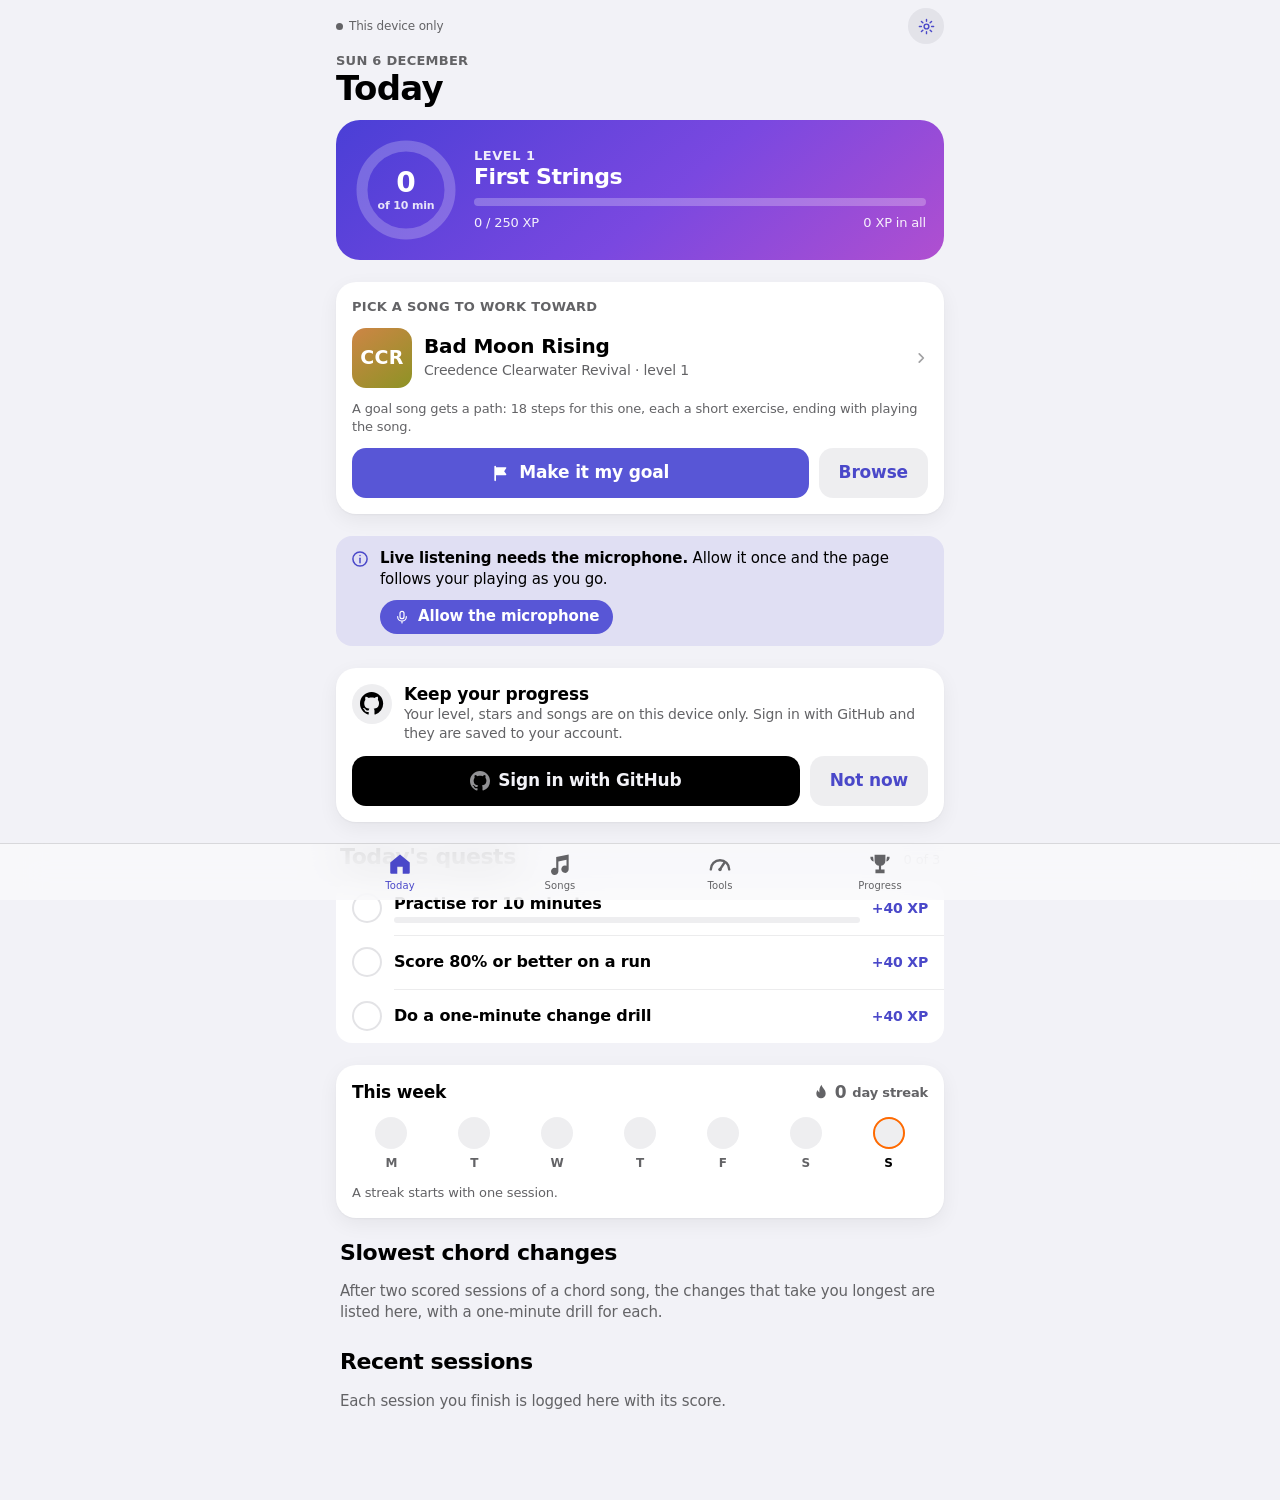
==== commit 92764ef1: "More ways to play a song than chords, and a slot for the riff or solo Every chord chart can now be p" ====
--- a/index.html
+++ b/index.html
@@ -373,6 +373,14 @@
 .unlock-big { background: linear-gradient(140deg, #ffcf3f, #ff9500); color: #1c1c1e; }
 .unlock-big i { background: rgba(255, 255, 255, .4); color: #1c1c1e; }
 .unlock-big .muted { color: rgba(0, 0, 0, .68); }
+/* ---- the strumming pattern: arrows over the count ---- */
+.strum-pat { display: flex; gap: 2px; background: var(--fill); border-radius: 12px; padding: 8px 6px 6px; }
+.sp-cell { flex: 1 1 0; min-width: 0; display: flex; flex-direction: column; align-items: center; gap: 2px; }
+.sp-cell i { font-style: normal; font-size: 24px; line-height: 1; font-weight: 700; color: var(--ink); height: 26px; }
+.sp-cell i.up { color: var(--tint-text); }
+.sp-cell.is-miss i { color: var(--ink-3); opacity: .5; }
+.sp-cell small { font-size: 11px; font-weight: 600; color: var(--ink-3); font-variant-numeric: tabular-nums; }
+.sp-cell.is-beat small { color: var(--ink); }
 /* ---- metronome ---- */
 .metro { background: var(--card); border-radius: 24px; padding: 22px 16px 16px; display: flex; flex-direction: column; gap: 16px; }
 .metro-dots { display: flex; justify-content: center; gap: 12px; min-height: 24px; align-items: center; }
@@ -1131,6 +1139,24 @@
   /* ---------- building a playable model from a stored song ---------- */
   function splitBar(bar) { return String(bar).trim().split(/\s+/).filter(Boolean); }
 
+  /* A strumming pattern for one bar, as slots: "D DU UDU" is eight slots (down, miss, down, up, miss, up,
+     down, up). The number of slots has to divide evenly into the beats; if it does not, each group between
+     spaces is taken as one beat ("D DU D DU"). Returns ['D', null, 'D', 'U', ...] or null. */
+  function strumSlots(pattern, beats) {
+    if (typeof pattern !== 'string' || !/[DU]/i.test(pattern)) return null;
+    var p = pattern.toUpperCase().replace(/[^DU ]/g, ' '), out = [], i;
+    if (p.length % beats !== 0 || p.length / beats > 4) {
+      var groups = p.trim().split(/\s+/), sub = 1;
+      if (groups.length !== beats) { p = p.replace(/\s+$/, ''); while (p.length % beats !== 0) p += ' '; }
+      else {
+        groups.forEach(function (g) { if (g.length > sub) sub = g.length; });
+        p = groups.map(function (g) { while (g.length < sub) g += ' '; return g; }).join('');
+      }
+    }
+    for (i = 0; i < p.length; i++) out.push(p.charAt(i) === 'D' ? 'D' : p.charAt(i) === 'U' ? 'U' : null);
+    return out.length && out.length <= 16 * 2 ? out : null;
+  }
+
   function buildSong(song) {
     var capo = song.capo || 0;
     var tuning = song.tuning || 'standard';
@@ -1157,9 +1183,9 @@
           String(sec.steps || '').trim().split(/\s+/).forEach(function (tok) {
             if (!tok) return;
             if (tok === '|') { if (perRow >= 8) flush(); else if (lines[0].length) lines = lines.map(function (l) { return l + '-|'; }); return; }
-            var mm = /^([^*]+)(?:\*([\d.]+))?$/.exec(tok);
+            var mm = /^([^*@]+)(?:\*([\d.]+))?(?:@(.+))?$/.exec(tok);
             if (!mm) return;
-            var beats = mm[2] ? parseFloat(mm[2]) : (sec.step || 1);
+            var beats = mm[2] ? parseFloat(mm[2]) : (sec.step || 1), named = mm[3] ? parseChord(mm[3].replace(/[↓↑]$/, '')) : null;
             var notes = [];
             mm[1].split('+').forEach(function (pr) {
               var q = /^([1-6]):(\d{1,2})$/.exec(pr);
@@ -1178,13 +1204,16 @@
             var midis = notes.map(function (n) { if (n.fret > feats.maxFret) feats.maxFret = n.fret; if (n.fret > 0 && n.fret < feats.minFret) feats.minFret = n.fret; return tn[n.s] + capo + n.fret; });
             feats.tabNotes++; perRow++;
             if (midis.length > 1) feats.stacks++;
-            targets.push({
+            var tg = {
               index: idx, kind: midis.length > 1 ? 'chord' : 'note', midis: midis,
-              label: midis.map(function (m) { return midiName(m); }).join(' '),
+              label: mm[3] ? mm[3].replace(/[↓↑]$/, '') : midis.map(function (m) { return midiName(m); }).join(' '),
               detail: notes.map(function (n) { return 'string ' + (6 - n.s) + ', fret ' + n.fret; }).join(' + '),
               pos: notes.map(function (n) { return { s: n.s, f: n.fret }; }),
               section: si, beat: beat, beats: beats
-            });
+            };
+            /* a named group of strings is a chord for the listener: it is matched by its root and third */
+            if (named && midis.length > 1) { tg.chordName = mm[3].replace(/[↓↑]$/, ''); tg.root = mod12(named.root + capo); tg.third = named.third; tg.capo = capo; if (/↑$/.test(mm[3])) tg.stroke = 'U'; else if (/↓$/.test(mm[3])) tg.stroke = 'D'; }
+            targets.push(tg);
             beat += beats;
           });
           flush();
@@ -1227,12 +1256,34 @@
         if (vsec.systems.length) view.push(vsec);
       } else {
         var vs = { name: sec.name || '', type: 'chords', index: si, cells: [], first: targets.length, repeat: reps };
+        var pat = strumSlots(sec.strum, beatsPerSlot);
         for (var r = 0; r < reps; r++) {
           (sec.bars || []).forEach(function (bar) {
             var names = splitBar(bar);
             if (!names.length) return;
             if (names.length > 1) feats.twoPerBar = true;
             var cell = { rep: r, chords: [] };
+            if (pat) {
+              /* every stroke of the pattern is something to play; the chart still shows one cell a bar */
+              var slot = beatsPerSlot / pat.length, last = -1;
+              names.forEach(function (nm) { cell.chords.push({ name: nm, target: -1 }); });
+              pat.forEach(function (stroke, pi) {
+                var ci = Math.min(names.length - 1, Math.floor(pi * names.length / pat.length)), nm = names[ci], ch = parseChord(nm);
+                if (!stroke || !ch || /^(n\.?c\.?|-|rest)$/i.test(nm)) { beat += slot; return; }
+                var shape = shapeFor(ch, song.shapes), full = shape ? shapeMidi(shape, tuning, capo) : genericVoicing(ch, capo);
+                if (!chordSet[nm]) chordSet[nm] = { name: nm, chord: ch, shape: shape, midis: full, count: 0 };
+                chordSet[nm].count++;
+                var pos = shape ? shape.map(function (f, k) { return f === null ? null : { s: k, f: f }; }).filter(Boolean) : null, midis = full;
+                /* an upstroke catches the thin strings only */
+                if (stroke === 'U' && pos && pos.length > 3) { pos = pos.slice(-3); midis = full.slice(-3); }
+                var idx = targets.length;
+                targets.push({ index: idx, kind: 'chord', midis: midis, label: nm, chordName: nm, pos: pos, section: si, beat: beat, beats: slot, root: mod12(ch.root + capo), third: ch.third, capo: capo, stroke: stroke, quiet: last === ci });
+                if (cell.chords[ci].target < 0) cell.chords[ci].target = idx;
+                last = ci; beat += slot;
+              });
+              vs.cells.push(cell);
+              return;
+            }
             var each = beatsPerSlot / names.length;
             names.forEach(function (nm) {
               var ch = parseChord(nm);
@@ -1323,7 +1374,7 @@
     TUNINGS: TUNINGS, tuningMidi: tuningMidi, tuningName: tuningName,
     parseChord: parseChord, parseShape: parseShape, shapeToString: shapeToString, shapeFor: shapeFor, shapeInfo: shapeInfo, shapeMidi: shapeMidi,
     genericVoicing: genericVoicing, readChordLine: readChordLine, readTabLine: readTabLine, parseSystem: parseSystem, parseSheet: parseSheet,
-    buildSong: buildSong, splitBar: splitBar, LEVELS: LEVELS, suggestLevel: suggestLevel
+    buildSong: buildSong, splitBar: splitBar, strumSlots: strumSlots, LEVELS: LEVELS, suggestLevel: suggestLevel
   };
   if (typeof module !== 'undefined' && module.exports) module.exports = PR;
 })(typeof window !== 'undefined' ? window : globalThis);
@@ -2705,8 +2756,8 @@
   if (typeof module !== 'undefined' && module.exports) module.exports = PR;
 })(typeof window !== 'undefined' ? window : globalThis);
 
-(typeof window !== "undefined" ? window : globalThis).PR.catalog = {"ccr-bad-moon-rising":{"title":"Bad Moon Rising","artist":"Creedence Clearwater Revival","album":"Green River","year":1969,"genre":"Roots rock","level":1,"key":"D","bpm":179,"beatsPerBar":4,"beatsPerSlot":4,"capo":0,"tuning":"standard","note":"Three open chords, but quick: the A and G in the second bar get only two beats each, so move the whole hand at once and keep the strumming arm swinging through the change. Count it in half time (about 90) while learning, then let it bounce.","strum":"D D D DU","needs":["strum-quarters","strum-eighths","quick-changes"],"scale":{"root":"D","type":"penta-major"},"sections":[{"name":"Intro","type":"chords","bars":["D","A G","D","D"]},{"name":"Verse 1","type":"chords","bars":["D","A G","D","D"],"repeat":4},{"name":"Chorus 1","type":"chords","bars":["G","G","D","D","A","G","D","D"]},{"name":"Verse 2","type":"chords","bars":["D","A G","D","D"],"repeat":4},{"name":"Chorus 2","type":"chords","bars":["G","G","D","D","A","G","D","D"]},{"name":"Solo","type":"chords","bars":["D","A G","D","D","D","A G","D","D","G","G","D","D","A","G","D","D"]},{"name":"Verse 3","type":"chords","bars":["D","A G","D","D"],"repeat":4},{"name":"Chorus 3","type":"chords","bars":["G","G","D","D","A","G","D","D"],"repeat":2},{"name":"Outro","type":"chords","bars":["D"]}],"checked":true,"createdAt":1791642737015,"updatedAt":1791642737015,"source":{"label":"richterguitar.com","url":"https://richterguitar.com/bad-moon-rising-creedence-clearwater-revival/"},"origin":"claude"},"ccr-born-on-the-bayou":{"title":"Born on the Bayou","artist":"Creedence Clearwater Revival","album":"Bayou Country","year":1969,"genre":"Roots rock","level":2,"key":"E","bpm":118,"beatsPerBar":4,"beatsPerSlot":4,"capo":0,"tuning":"standard","note":"Almost the whole song sits on E7: lock into a steady eighth-note groove and keep it rolling. The only change is a quick D then A stab on the last two beats of a phrase, back on E7 for the next downbeat. The tremolo guitar figure of the intro and the solos are left out; their backing is the same E7.","strum":"D DU UDU","needs":["strum-eighths","sevenths","quick-changes","arpeggio"],"scale":{"root":"E","type":"penta-minor"},"sections":[{"name":"Intro","type":"chords","bars":["E7","E7","E7","E7"],"repeat":4},{"name":"Verse 1","type":"chords","bars":["E7","E7","E7","E7 E7 D A","E7","E7","E7","E7 E7 D A","E7","E7","E7","E7","E7","E7","E7","E7"]},{"name":"Verse 2","type":"chords","bars":["E7","E7","E7","E7 E7 D A"],"repeat":3},{"name":"Chorus 1","type":"chords","bars":["E7","E7 E7 D A"],"repeat":4},{"name":"Solo","type":"chords","bars":["E7","E7","E7","E7 E7 D A"],"repeat":6},{"name":"Interlude","type":"chords","bars":["E7","E7","E7","E7"],"repeat":2},{"name":"Verse 3","type":"chords","bars":["E7","E7","E7","E7 E7 D A"],"repeat":2},{"name":"Chorus 2","type":"chords","bars":["E7","E7 E7 D A"],"repeat":4},{"name":"Break","type":"chords","bars":["E7","E7 E7 D A"],"repeat":8},{"name":"Interlude 2","type":"chords","bars":["E7","E7","E7","E7"],"repeat":2},{"name":"Verse 4","type":"chords","bars":["E7","E7","E7","E7 E7 D A"],"repeat":3},{"name":"Chorus 3","type":"chords","bars":["E7","E7 E7 D A"],"repeat":4},{"name":"Outro","type":"chords","bars":["E7","E7","E7","E7"],"repeat":3}],"checked":true,"createdAt":1791642737019,"updatedAt":1791642737019,"source":{"label":"guitartabsexplorer.com","url":"https://www.guitartabsexplorer.com/creedence-clearwater-revival/born-on-the-bayou-(ver3)-chords"},"origin":"claude"},"ccr-down-on-the-corner":{"title":"Down on the Corner","artist":"Creedence Clearwater Revival","album":"Willy and the Poor Boys","year":1969,"genre":"Roots rock","level":2,"key":"C","bpm":108,"beatsPerBar":4,"beatsPerSlot":4,"capo":0,"tuning":"standard","note":"Keep the strumming short and bouncy: relax the fretting hand just after each stroke so the chord is clipped. In the verse the G lasts only two beats before C returns, so keep the fingers close to the strings. A small four-string F is fine here if the full barre is not ready yet.","strum":"D DU UDU","needs":["strum-eighths","strum-pattern","quick-changes"],"scale":{"root":"C","type":"penta-major"},"sections":[{"name":"Intro","type":"chords","bars":["C","G C","C","G C","F","C","C","G C"]},{"name":"Verse 1","type":"chords","bars":["C","G C","C","G C","F","C","C","G C"]},{"name":"Chorus 1","type":"chords","bars":["F","C","G","C","F","C","G","C"]},{"name":"Verse 2","type":"chords","bars":["C","G C","C","G C","F","C","C","G C"]},{"name":"Chorus 2","type":"chords","bars":["F","C","G","C","F","C","G","C"]},{"name":"Break","type":"chords","bars":["C","G C","C","G C","F","C","C","G C"]},{"name":"Chorus 3","type":"chords","bars":["F","C","G","C","F","C","G","C"]},{"name":"Verse 3","type":"chords","bars":["C","G C","C","G C","F","C","C","G C"]},{"name":"Chorus 4","type":"chords","bars":["F","C","G","C","F","C","G","C"]},{"name":"Outro","type":"chords","bars":["F","C","G","C"]}],"checked":true,"createdAt":1791642737021,"updatedAt":1791642737021,"source":{"label":"skyminds.net","url":"https://www.skyminds.net/guitar-tabs/creedence-clearwater-revival/down-on-the-corner.tab"},"origin":"claude"},"ccr-fortunate-son":{"title":"Fortunate Son","artist":"Creedence Clearwater Revival","album":"Willy and the Poor Boys","year":1969,"genre":"Roots rock","level":2,"key":"G","bpm":133,"beatsPerBar":4,"beatsPerSlot":4,"capo":0,"tuning":"standard","note":"One chord per bar at a fast, driving pace: strum hard downstrokes on the beat and hit the first beat of each bar hardest. Two-finger power chords on the low strings (G5, F5, C5, D5) sound right and make the F easy. Sit on G through the intro and the break while the lead guitar plays its figure.","strum":"D D D DU","needs":["strum-quarters","strum-eighths","power-chords"],"scale":{"root":"G","type":"mixolydian"},"sections":[{"name":"Intro","type":"chords","bars":["G","G","G","G"],"repeat":2},{"name":"Verse 1","type":"chords","bars":["G","F","C","G"],"repeat":2},{"name":"Chorus 1","type":"chords","bars":["G","D","C","G"],"repeat":2},{"name":"Verse 2","type":"chords","bars":["G","F","C","G"],"repeat":2},{"name":"Chorus 2","type":"chords","bars":["G","D","C","G"],"repeat":2},{"name":"Break","type":"chords","bars":["G","G","G","G"],"repeat":2},{"name":"Verse 3","type":"chords","bars":["G","F","C","G"],"repeat":2},{"name":"Chorus 3","type":"chords","bars":["G","D","C","G"],"repeat":4},{"name":"Outro","type":"chords","bars":["G","D","C","G"]}],"checked":true,"createdAt":1791642737024,"updatedAt":1791642737024,"source":{"label":"tabs4acoustic.com","url":"https://tabs4acoustic.com/en/guitar-tabs/creedence-clearwater-revival-tabs/fortunate-son-acoustic-tab-470.html"},"origin":"claude"},"ccr-have-you-ever-seen-the-rain":{"title":"Have You Ever Seen the Rain","artist":"Creedence Clearwater Revival","album":"Pendulum","year":1970,"genre":"Roots rock","level":2,"key":"C","bpm":116,"beatsPerBar":4,"beatsPerSlot":4,"capo":0,"tuning":"standard","note":"The verse sits on C for four bars, so count them or you will change early. In the chorus the bass steps down under C and Am: lift or move one finger and keep the rest of the shape. Until that is easy, just play C and Am for the whole bar. Fmaj7 can stand in for the F barre.","strum":"D DU UDU","needs":["strum-eighths","strum-pattern","bass-walk","quick-changes"],"scale":{"root":"C","type":"penta-major"},"shapes":[{"n":"C/B","s":"x22010"}],"sections":[{"name":"Intro","type":"chords","bars":["Am","F","C","G","C","C"]},{"name":"Verse 1","type":"chords","bars":["C","C","C","C","G","G","C","C"],"repeat":2},{"name":"Chorus 1","type":"chords","bars":["F","G","C C/B","Am Am/G","F","G","C C/B","Am Am/G","F","G","C","C"]},{"name":"Verse 2","type":"chords","bars":["C","C","C","C","G","G","C","C"],"repeat":2},{"name":"Chorus 2","type":"chords","bars":["F","G","C C/B","Am Am/G","F","G","C C/B","Am Am/G","F","G","C","C"]},{"name":"Chorus 3","type":"chords","bars":["F","G","C C/B","Am Am/G","F","G","C C/B","Am Am/G","F","G","C","C"]},{"name":"Outro","type":"chords","bars":["C","G","C"]}],"checked":true,"createdAt":1791642737026,"updatedAt":1791642737026,"source":{"label":"laurenbateman.com","url":"https://www.laurenbateman.com/?p=3994"},"origin":"claude"},"ccr-lodi":{"title":"Lodi","artist":"Creedence Clearwater Revival","album":"Green River","year":1969,"genre":"Roots rock","level":2,"key":"Bb","bpm":126,"beatsPerBar":4,"beatsPerSlot":4,"capo":3,"tuning":"standard","note":"Capo 3 gives the record's key with G, C, D and Em. Nearly every bar holds one chord, so it is a fine song for an even, relaxed strum and for landing each change on beat one. The last verse steps up a key to A shapes and brings an F#m barre. The picked intro riff is left out.","strum":"D DU UDU","needs":["strum-eighths","strum-pattern","barre-em"],"scale":{"root":"Bb","type":"penta-major"},"sections":[{"name":"Intro","type":"chords","bars":["G","G","D C","G"]},{"name":"Verse 1","type":"chords","bars":["G","G","C","G","G","Em","C","D","G","Em","C","G","G","D","C","G"]},{"name":"Verse 2","type":"chords","bars":["G","G","C","G","G","Em","C","D","G","Em","C","G","G","D","C","G"]},{"name":"Interlude","type":"chords","bars":["G","G","C","G","G","G","D C","G"]},{"name":"Verse 3","type":"chords","bars":["G","G","C","G","G","Em","C","D","G","Em","C","G","G","D","C","G"]},{"name":"Key change","type":"chords","bars":["D","A","E","A","A"]},{"name":"Verse 4 (key up)","type":"chords","bars":["A","A","D","A","A","F#m","D","E","A","F#m","D","A","A","E","D","A","A","E","D","A"]},{"name":"Outro","type":"chords","bars":["A","A","D","A","A","A","E D","A"],"repeat":2}],"checked":true,"createdAt":1791642737027,"updatedAt":1791642737027,"source":{"label":"heartwoodguitar.com","url":"https://www.heartwoodguitar.com/chords/creedence-clearwater-revival-lodi/"},"origin":"claude"},"ccr-lookin-out-my-back-door":{"title":"Lookin' Out My Back Door","artist":"Creedence Clearwater Revival","album":"Cosmo's Factory","year":1970,"genre":"Roots rock","level":2,"key":"Bb","bpm":104,"beatsPerBar":4,"beatsPerSlot":4,"capo":3,"tuning":"standard","note":"Capo 3 turns the record's key into easy open shapes. Keep a light country bass-strum going and move early in the bars that hold two chords. Near the end the band slows right down, steps up a key (A shapes, with an F#m barre) and then runs back up to speed.","strum":"D DUD DU","needs":["strum-eighths","strum-pattern","quick-changes","barre-em","barre-e"],"scale":{"root":"Bb","type":"penta-major"},"sections":[{"name":"Intro","type":"chords","bars":["G","G","G","G"]},{"name":"Verse 1","type":"chords","bars":["G","Em","C G","D","G","Em","C G","D G"]},{"name":"Verse 2","type":"chords","bars":["G","Em","C G","D","G","Em","C G","D G"]},{"name":"Chorus 1","type":"chords","bars":["D","C G","Em","D","G","Em","C G","D G"]},{"name":"Solo","type":"chords","bars":["G","Em","C G","D","G","Em","C G","D G"]},{"name":"Chorus 2","type":"chords","bars":["D","C G","Em","D","G","Em","C G","D G"]},{"name":"Break (slowing down)","type":"chords","bars":["G","G F#","F E"]},{"name":"Verse 3 (key up)","type":"chords","bars":["A","F#m","D A","E","A","F#m","D A","E A"]},{"name":"Outro","type":"chords","bars":["E A","D A","E A","E A"]}],"checked":true,"createdAt":1791642737029,"updatedAt":1791642737029,"source":{"label":"skyminds.net","url":"https://www.skyminds.net/guitar-tabs/creedence-clearwater-revival/looking-out-my-back-door.tab"},"origin":"claude"},"ccr-proud-mary":{"title":"Proud Mary","artist":"Creedence Clearwater Revival","album":"Bayou Country","year":1969,"genre":"Roots rock","level":3,"key":"D","bpm":121,"beatsPerBar":4,"beatsPerSlot":4,"capo":0,"tuning":"standard","note":"The verse is eight bars of D, so the work is in the right hand: steady down-up eighths, lightly accented on beats 2 and 4. In the intro figure the chords arrive a little before the beat; learn it slowly by ear against the record. Bm and the F of the intro are barre chords: place the bar first, then the other fingers.","strum":"D DU UDU","needs":["strum-eighths","strum-pattern","offbeat","quick-changes"],"scale":{"root":"D","type":"penta-major"},"sections":[{"name":"Intro","type":"chords","bars":["C A","C A","C A G F","F","D","D"]},{"name":"Verse 1","type":"chords","bars":["D","D","D","D","D","D","D","D"]},{"name":"Chorus 1","type":"chords","bars":["A","A","Bm","Bm","D","D","D","D"]},{"name":"Verse 2","type":"chords","bars":["D","D","D","D","D","D","D","D"]},{"name":"Chorus 2","type":"chords","bars":["A","A","Bm","Bm","D","D","D","D"]},{"name":"Interlude 1","type":"chords","bars":["C A","C A","C A G F","F","D","D"]},{"name":"Solo","type":"chords","bars":["D","D","D","D","D","D","D","D","A","A","Bm","Bm","D","D","D","D"]},{"name":"Interlude 2","type":"chords","bars":["C A","C A","C A G F","F","D","D"]},{"name":"Verse 3","type":"chords","bars":["D","D","D","D","D","D","D","D"]},{"name":"Chorus 3","type":"chords","bars":["A","A","Bm","Bm","D","D","D","D"]},{"name":"Outro","type":"chords","bars":["D","D","D","D"],"repeat":3}],"checked":true,"createdAt":1791642737030,"updatedAt":1791642737030,"source":{"label":"tabs4acoustic.com","url":"https://tabs4acoustic.com/en/guitar-tabs/creedence-clearwater-revival-tabs/proud-mary-acoustic-tab-132.html"},"origin":"claude"},"ccr-wholl-stop-the-rain":{"title":"Who'll Stop the Rain","artist":"Creedence Clearwater Revival","album":"Cosmo's Factory","year":1970,"genre":"Roots rock","level":2,"key":"G","bpm":123,"beatsPerBar":4,"beatsPerSlot":4,"capo":0,"tuning":"standard","note":"Mostly G, C and D with an easy swing of the wrist. Watch for the Bm in the second line of the later verses and for the two bars of Em near the end of each verse. In the interlude the chords change every two beats: practise that line alone, slowly, before joining it to the rest.","strum":"D DU UDU","needs":["strum-eighths","strum-pattern","quick-changes"],"scale":{"root":"G","type":"major"},"sections":[{"name":"Intro","type":"chords","bars":["G","G","Em","Em","G","G"]},{"name":"Verse 1","type":"chords","bars":["G","G","C","G","G","G","C","G","C","G","C","G","C","D","Em","Em","G","G"]},{"name":"Verse 2","type":"chords","bars":["G","G","C","G","G","Bm","C","G","C","G","C","G","C","D","Em","Em","G","G"]},{"name":"Interlude","type":"chords","bars":["C G","D Am","C Em","D","G","G"]},{"name":"Verse 3","type":"chords","bars":["G","G","C","G","G","Bm","C","G","C","G","C","G","C","D","Em","Em"]},{"name":"Outro","type":"chords","bars":["G","G","Em","Em"],"repeat":3}],"checked":true,"createdAt":1791642737032,"updatedAt":1791642737032,"source":{"label":"gitaartabs.nl","url":"https://www.gitaartabs.nl/song/chords/creedence-clearwater-revival/wholl-stop-the-rain?lang=en"},"origin":"claude"},"eyes-original":{"title":"Eyes Without a Face","artist":"Billy Idol","level":3,"levelAuto":3,"bpm":86,"capo":0,"tuning":"standard","key":"E","beatsPerSlot":4,"origin":"claude","checked":true,"note":"One strum per bar first. In the verse your index finger only ever sits on fret 7 or fret 4. On the record the heavy riff and the solo come between the hold and verse 3: they are left out here. Verse 3 ends with an extra G#m and B before the chorus.","source":{"label":"Cifra Club chart","url":"https://www.cifraclub.com/billy-idol/eyes-without-face/kgghjs.html"},"shapes":[{"n":"Emaj7","s":"x79897"},{"n":"C#m","s":"x46654"},{"n":"G#m","s":"466444"},{"n":"B","s":"799877"},{"n":"A","s":"x02220"},{"n":"F#m","s":"244222"}],"sections":[{"name":"Intro","type":"chords","bars":["Emaj7","Emaj7","Emaj7","Emaj7","Emaj7","C#m","G#m","B"]},{"name":"Verse 1","type":"chords","bars":["Emaj7","C#m","G#m","B"],"repeat":3},{"name":"Chorus 1","type":"chords","bars":["A","B","A","B","A","B","F#m","G#m"]},{"name":"Link","type":"chords","bars":["Emaj7","C#m","G#m","B"]},{"name":"Verse 2","type":"chords","bars":["Emaj7","C#m","G#m","B"],"repeat":2},{"name":"Chorus 2","type":"chords","bars":["A","B","A","B","A","B","F#m","G#m"]},{"name":"Hold before the riff","type":"chords","bars":["Emaj7","Emaj7","Emaj7","Emaj7"]},{"name":"Verse 3","type":"chords","bars":["Emaj7","C#m","G#m","B","Emaj7","C#m","G#m","B","G#m","B"]},{"name":"Last chorus","type":"chords","bars":["A","B","A","B","A","B","F#m","G#m","F#m","G#m"]},{"name":"Outro","type":"chords","bars":["Emaj7","Emaj7","Emaj7","Emaj7"]}],"createdAt":1791584352774,"updatedAt":1791642754467,"genre":"New wave","album":"Rebel Yell","year":1984,"scale":{"root":"E","type":"penta-major"},"needs":["strum-eighths"]},"eyes-capo4":{"title":"Eyes Without a Face (capo 4, open shapes)","artist":"Billy Idol","level":2,"levelAuto":2,"bpm":86,"capo":4,"tuning":"standard","key":"E","beatsPerSlot":4,"origin":"claude","checked":true,"note":"The same song with a capo on fret 4, so the verse becomes four open shapes. F is the only barre: play the small F (xx3211) if the full one buzzes. The heavy riff and the solo between the hold and verse 3 are left out.","source":{"label":"Ultimate Guitar chords","url":"https://tabs.ultimate-guitar.com/tab/billy-idol/eyes-without-a-face-chords-4699499"},"shapes":[],"sections":[{"name":"Intro","type":"chords","bars":["C","C","C","C","C","Am","Em","G"]},{"name":"Verse 1","type":"chords","bars":["C","Am","Em","G"],"repeat":3},{"name":"Chorus 1","type":"chords","bars":["F","G","F","G","F","G","Dm","Em"]},{"name":"Link","type":"chords","bars":["C","Am","Em","G"]},{"name":"Verse 2","type":"chords","bars":["C","Am","Em","G"],"repeat":2},{"name":"Chorus 2","type":"chords","bars":["F","G","F","G","F","G","Dm","Em"]},{"name":"Hold before the riff","type":"chords","bars":["C","C","C","C"]},{"name":"Verse 3","type":"chords","bars":["C","Am","Em","G","C","Am","Em","G","Em","G"]},{"name":"Last chorus","type":"chords","bars":["F","G","F","G","F","G","Dm","Em","Dm","Em"]},{"name":"Outro","type":"chords","bars":["C","C","C","C"]}],"createdAt":1791584352775,"updatedAt":1791642754467,"genre":"New wave","album":"Rebel Yell","year":1984,"scale":{"root":"E","type":"penta-major"},"needs":["strum-eighths"]}};
-(typeof window !== "undefined" ? window : globalThis).PR.pictures = {};
+(typeof window !== "undefined" ? window : globalThis).PR.catalog = {"ccr-bad-moon-rising":{"title":"Bad Moon Rising","artist":"Creedence Clearwater Revival","album":"Green River","year":1969,"genre":"Roots rock","level":1,"key":"D","bpm":179,"beatsPerBar":4,"beatsPerSlot":4,"capo":0,"tuning":"standard","note":"Three open chords, but quick: the A and G in the second bar get only two beats each, so move the whole hand at once and keep the strumming arm swinging through the change. Count it in half time (about 90) while learning, then let it bounce.","strum":"D D D DU","needs":["strum-quarters","strum-eighths","quick-changes"],"scale":{"root":"D","type":"penta-major"},"sections":[{"name":"Intro","type":"chords","bars":["D","A G","D","D"]},{"name":"Verse 1","type":"chords","bars":["D","A G","D","D"],"repeat":4},{"name":"Chorus 1","type":"chords","bars":["G","G","D","D","A","G","D","D"]},{"name":"Verse 2","type":"chords","bars":["D","A G","D","D"],"repeat":4},{"name":"Chorus 2","type":"chords","bars":["G","G","D","D","A","G","D","D"]},{"name":"Solo","type":"chords","bars":["D","A G","D","D","D","A G","D","D","G","G","D","D","A","G","D","D"]},{"name":"Verse 3","type":"chords","bars":["D","A G","D","D"],"repeat":4},{"name":"Chorus 3","type":"chords","bars":["G","G","D","D","A","G","D","D"],"repeat":2},{"name":"Outro","type":"chords","bars":["D"]}],"checked":true,"createdAt":1791642737015,"updatedAt":1791642737015,"source":{"label":"richterguitar.com","url":"https://richterguitar.com/bad-moon-rising-creedence-clearwater-revival/"},"origin":"claude"},"ccr-born-on-the-bayou":{"title":"Born on the Bayou","artist":"Creedence Clearwater Revival","album":"Bayou Country","year":1969,"genre":"Roots rock","level":2,"key":"E","bpm":118,"beatsPerBar":4,"beatsPerSlot":4,"capo":0,"tuning":"standard","note":"Almost the whole song sits on E7: lock into a steady eighth-note groove and keep it rolling. The only change is a quick D then A stab on the last two beats of a phrase, back on E7 for the next downbeat. The tremolo guitar figure of the intro and the solos are left out; their backing is the same E7.","strum":"D DU UDU","needs":["strum-eighths","sevenths","quick-changes","arpeggio"],"scale":{"root":"E","type":"penta-minor"},"sections":[{"name":"Intro","type":"chords","bars":["E7","E7","E7","E7"],"repeat":4},{"name":"Verse 1","type":"chords","bars":["E7","E7","E7","E7 E7 D A","E7","E7","E7","E7 E7 D A","E7","E7","E7","E7","E7","E7","E7","E7"]},{"name":"Verse 2","type":"chords","bars":["E7","E7","E7","E7 E7 D A"],"repeat":3},{"name":"Chorus 1","type":"chords","bars":["E7","E7 E7 D A"],"repeat":4},{"name":"Solo","type":"chords","bars":["E7","E7","E7","E7 E7 D A"],"repeat":6},{"name":"Interlude","type":"chords","bars":["E7","E7","E7","E7"],"repeat":2},{"name":"Verse 3","type":"chords","bars":["E7","E7","E7","E7 E7 D A"],"repeat":2},{"name":"Chorus 2","type":"chords","bars":["E7","E7 E7 D A"],"repeat":4},{"name":"Break","type":"chords","bars":["E7","E7 E7 D A"],"repeat":8},{"name":"Interlude 2","type":"chords","bars":["E7","E7","E7","E7"],"repeat":2},{"name":"Verse 4","type":"chords","bars":["E7","E7","E7","E7 E7 D A"],"repeat":3},{"name":"Chorus 3","type":"chords","bars":["E7","E7 E7 D A"],"repeat":4},{"name":"Outro","type":"chords","bars":["E7","E7","E7","E7"],"repeat":3}],"checked":true,"createdAt":1791642737019,"updatedAt":1791642737019,"source":{"label":"guitartabsexplorer.com","url":"https://www.guitartabsexplorer.com/creedence-clearwater-revival/born-on-the-bayou-(ver3)-chords"},"origin":"claude"},"ccr-down-on-the-corner":{"title":"Down on the Corner","artist":"Creedence Clearwater Revival","album":"Willy and the Poor Boys","year":1969,"genre":"Roots rock","level":2,"key":"C","bpm":108,"beatsPerBar":4,"beatsPerSlot":4,"capo":0,"tuning":"standard","note":"Keep the strumming short and bouncy: relax the fretting hand just after each stroke so the chord is clipped. In the verse the G lasts only two beats before C returns, so keep the fingers close to the strings. A small four-string F is fine here if the full barre is not ready yet.","strum":"D DU UDU","needs":["strum-eighths","strum-pattern","quick-changes"],"scale":{"root":"C","type":"penta-major"},"sections":[{"name":"Intro","type":"chords","bars":["C","G C","C","G C","F","C","C","G C"]},{"name":"Verse 1","type":"chords","bars":["C","G C","C","G C","F","C","C","G C"]},{"name":"Chorus 1","type":"chords","bars":["F","C","G","C","F","C","G","C"]},{"name":"Verse 2","type":"chords","bars":["C","G C","C","G C","F","C","C","G C"]},{"name":"Chorus 2","type":"chords","bars":["F","C","G","C","F","C","G","C"]},{"name":"Break","type":"chords","bars":["C","G C","C","G C","F","C","C","G C"]},{"name":"Chorus 3","type":"chords","bars":["F","C","G","C","F","C","G","C"]},{"name":"Verse 3","type":"chords","bars":["C","G C","C","G C","F","C","C","G C"]},{"name":"Chorus 4","type":"chords","bars":["F","C","G","C","F","C","G","C"]},{"name":"Outro","type":"chords","bars":["F","C","G","C"]}],"checked":true,"createdAt":1791642737021,"updatedAt":1791642737021,"source":{"label":"skyminds.net","url":"https://www.skyminds.net/guitar-tabs/creedence-clearwater-revival/down-on-the-corner.tab"},"origin":"claude"},"ccr-fortunate-son":{"title":"Fortunate Son","artist":"Creedence Clearwater Revival","album":"Willy and the Poor Boys","year":1969,"genre":"Roots rock","level":2,"key":"G","bpm":133,"beatsPerBar":4,"beatsPerSlot":4,"capo":0,"tuning":"standard","note":"One chord per bar at a fast, driving pace: strum hard downstrokes on the beat and hit the first beat of each bar hardest. Two-finger power chords on the low strings (G5, F5, C5, D5) sound right and make the F easy. Sit on G through the intro and the break while the lead guitar plays its figure.","strum":"D D D DU","needs":["strum-quarters","strum-eighths","power-chords"],"scale":{"root":"G","type":"mixolydian"},"sections":[{"name":"Intro","type":"chords","bars":["G","G","G","G"],"repeat":2},{"name":"Verse 1","type":"chords","bars":["G","F","C","G"],"repeat":2},{"name":"Chorus 1","type":"chords","bars":["G","D","C","G"],"repeat":2},{"name":"Verse 2","type":"chords","bars":["G","F","C","G"],"repeat":2},{"name":"Chorus 2","type":"chords","bars":["G","D","C","G"],"repeat":2},{"name":"Break","type":"chords","bars":["G","G","G","G"],"repeat":2},{"name":"Verse 3","type":"chords","bars":["G","F","C","G"],"repeat":2},{"name":"Chorus 3","type":"chords","bars":["G","D","C","G"],"repeat":4},{"name":"Outro","type":"chords","bars":["G","D","C","G"]}],"checked":true,"createdAt":1791642737024,"updatedAt":1791642737024,"source":{"label":"tabs4acoustic.com","url":"https://tabs4acoustic.com/en/guitar-tabs/creedence-clearwater-revival-tabs/fortunate-son-acoustic-tab-470.html"},"origin":"claude"},"ccr-green-river":{"title":"Green River","artist":"Creedence Clearwater Revival","album":"Green River","year":1969,"genre":"Roots rock","level":1,"key":"E","bpm":141,"beatsPerBar":4,"beatsPerSlot":4,"capo":0,"tuning":"standard","note":"Standard tuning, three open chords and E7. Sung bars sit on E; the answering guitar lick, left out here, colours it as E7, so strum E7 in those bars. C and A come only once in a verse, two bars each, and are easy to miss: count the bars. Keep a steady, loose eighth-note strum.","strum":"D DU UDU","needs":["strum-eighths","sevenths","hammer-pull","slides"],"scale":{"root":"E","type":"blues"},"sections":[{"name":"Intro","type":"chords","bars":["E7","E7","E7","E7"],"repeat":2},{"name":"Verse 1","type":"chords","bars":["E","E","E7","E7","E","E","E7","E7","E","E","C","C","A","A"]},{"name":"Link 1","type":"chords","bars":["E7","E7","E7","E7"]},{"name":"Verse 2","type":"chords","bars":["E","E","E7","E7","E","E","E7","E7","E","E","C","C","A","A"]},{"name":"Link 2","type":"chords","bars":["E7","E7","E7","E7"]},{"name":"Solo","type":"chords","bars":["E7","E7","E7","E7","E7","E7","E7","E7","C","C","A","A","E7","E7","E7","E7"]},{"name":"Verse 3","type":"chords","bars":["E","E","E7","E7","E","E","E7","E7","E","E","C","C","A","A"]},{"name":"Outro (fade)","type":"chords","bars":["E7","E7","E7","E7"],"repeat":4}],"checked":true,"createdAt":1791662979942,"updatedAt":1791662979942,"source":{"label":"guitartabsexplorer.com","url":"https://www.guitartabsexplorer.com/creedence-clearwater-revival/green-river-(ver3)-chords"},"origin":"claude"},"ccr-have-you-ever-seen-the-rain":{"title":"Have You Ever Seen the Rain","artist":"Creedence Clearwater Revival","album":"Pendulum","year":1970,"genre":"Roots rock","level":2,"key":"C","bpm":116,"beatsPerBar":4,"beatsPerSlot":4,"capo":0,"tuning":"standard","note":"The verse sits on C for four bars, so count them or you will change early. In the chorus the bass steps down under C and Am: lift or move one finger and keep the rest of the shape. Until that is easy, just play C and Am for the whole bar. Fmaj7 can stand in for the F barre.","strum":"D DU UDU","needs":["strum-eighths","strum-pattern","bass-walk","quick-changes"],"scale":{"root":"C","type":"penta-major"},"shapes":[{"n":"C/B","s":"x22010"}],"sections":[{"name":"Intro","type":"chords","bars":["Am","F","C","G","C","C"]},{"name":"Verse 1","type":"chords","bars":["C","C","C","C","G","G","C","C"],"repeat":2},{"name":"Chorus 1","type":"chords","bars":["F","G","C C/B","Am Am/G","F","G","C C/B","Am Am/G","F","G","C","C"]},{"name":"Verse 2","type":"chords","bars":["C","C","C","C","G","G","C","C"],"repeat":2},{"name":"Chorus 2","type":"chords","bars":["F","G","C C/B","Am Am/G","F","G","C C/B","Am Am/G","F","G","C","C"]},{"name":"Chorus 3","type":"chords","bars":["F","G","C C/B","Am Am/G","F","G","C C/B","Am Am/G","F","G","C","C"]},{"name":"Outro","type":"chords","bars":["C","G","C"]}],"checked":true,"createdAt":1791642737026,"updatedAt":1791642737026,"source":{"label":"laurenbateman.com","url":"https://www.laurenbateman.com/?p=3994"},"origin":"claude"},"ccr-lodi":{"title":"Lodi","artist":"Creedence Clearwater Revival","album":"Green River","year":1969,"genre":"Roots rock","level":2,"key":"Bb","bpm":126,"beatsPerBar":4,"beatsPerSlot":4,"capo":3,"tuning":"standard","note":"Capo 3 gives the record's key with G, C, D and Em. Nearly every bar holds one chord, so it is a fine song for an even, relaxed strum and for landing each change on beat one. The last verse steps up a key to A shapes and brings an F#m barre. The picked intro riff is left out.","strum":"D DU UDU","needs":["strum-eighths","strum-pattern","barre-em"],"scale":{"root":"Bb","type":"penta-major"},"sections":[{"name":"Intro","type":"chords","bars":["G","G","D C","G"]},{"name":"Verse 1","type":"chords","bars":["G","G","C","G","G","Em","C","D","G","Em","C","G","G","D","C","G"]},{"name":"Verse 2","type":"chords","bars":["G","G","C","G","G","Em","C","D","G","Em","C","G","G","D","C","G"]},{"name":"Interlude","type":"chords","bars":["G","G","C","G","G","G","D C","G"]},{"name":"Verse 3","type":"chords","bars":["G","G","C","G","G","Em","C","D","G","Em","C","G","G","D","C","G"]},{"name":"Key change","type":"chords","bars":["D","A","E","A","A"]},{"name":"Verse 4 (key up)","type":"chords","bars":["A","A","D","A","A","F#m","D","E","A","F#m","D","A","A","E","D","A","A","E","D","A"]},{"name":"Outro","type":"chords","bars":["A","A","D","A","A","A","E D","A"],"repeat":2}],"checked":true,"createdAt":1791642737027,"updatedAt":1791642737027,"source":{"label":"heartwoodguitar.com","url":"https://www.heartwoodguitar.com/chords/creedence-clearwater-revival-lodi/"},"origin":"claude"},"ccr-long-as-i-can-see-the-light":{"title":"Long As I Can See the Light","artist":"Creedence Clearwater Revival","album":"Cosmo's Factory","year":1970,"genre":"Roots rock","level":2,"key":"B","bpm":64,"beatsPerBar":4,"beatsPerSlot":4,"capo":2,"tuning":"standard","note":"Capo 2 gives the record's key with A, D, E and one F#m barre. Slow gospel feel: count three to every beat and strum softly, twelve light strokes to a bar. Most bars change chord halfway. The A, D, A bars copy the piano: touch D on beat three and come straight back.","strum":"DDDDDDDDDDDD","needs":["twelve-eight","quick-changes","barre-em"],"scale":{"root":"B","type":"penta-major"},"sections":[{"name":"Intro","type":"chords","bars":["A A D A","A A D A","A A D A"]},{"name":"Verse 1","type":"chords","bars":["A E","A A D A","F#m","A E","A E","D","A E","A D E A"]},{"name":"Verse 2","type":"chords","bars":["A E","A A D A","F#m","A E","A E","D","A E","A D E A"]},{"name":"Sax solo","type":"chords","bars":["A E","A A D A","F#m","A E","A E","D","A E","A D E A"]},{"name":"Verse 3","type":"chords","bars":["A E","A A D A","F#m","A E","A E","D","A E","A D E A"]},{"name":"Vamp","type":"chords","bars":["A A D A","A A D A","A A D A","A D E A"]},{"name":"Verse 4","type":"chords","bars":["A E","A A D A","F#m","A E","A E","D","A E","A D E A"]},{"name":"Outro (fade)","type":"chords","bars":["A E","A D E A"],"repeat":3}],"checked":true,"createdAt":1791662979944,"updatedAt":1791662979944,"source":{"label":"guitartabsexplorer.com","url":"https://www.guitartabsexplorer.com/creedence-clearwater-revival/long-as-i-can-see-the-light-(Ver2)-chords"},"origin":"claude"},"ccr-lookin-out-my-back-door":{"title":"Lookin' Out My Back Door","artist":"Creedence Clearwater Revival","album":"Cosmo's Factory","year":1970,"genre":"Roots rock","level":2,"key":"Bb","bpm":104,"beatsPerBar":4,"beatsPerSlot":4,"capo":3,"tuning":"standard","note":"Capo 3 turns the record's key into easy open shapes. Keep a light country bass-strum going and move early in the bars that hold two chords. Near the end the band slows right down, steps up a key (A shapes, with an F#m barre) and then runs back up to speed.","strum":"D DUD DU","needs":["strum-eighths","strum-pattern","quick-changes","barre-em","barre-e"],"scale":{"root":"Bb","type":"penta-major"},"sections":[{"name":"Intro","type":"chords","bars":["G","G","G","G"]},{"name":"Verse 1","type":"chords","bars":["G","Em","C G","D","G","Em","C G","D G"]},{"name":"Verse 2","type":"chords","bars":["G","Em","C G","D","G","Em","C G","D G"]},{"name":"Chorus 1","type":"chords","bars":["D","C G","Em","D","G","Em","C G","D G"]},{"name":"Solo","type":"chords","bars":["G","Em","C G","D","G","Em","C G","D G"]},{"name":"Chorus 2","type":"chords","bars":["D","C G","Em","D","G","Em","C G","D G"]},{"name":"Break (slowing down)","type":"chords","bars":["G","G F#","F E"]},{"name":"Verse 3 (key up)","type":"chords","bars":["A","F#m","D A","E","A","F#m","D A","E A"]},{"name":"Outro","type":"chords","bars":["E A","D A","E A","E A"]}],"checked":true,"createdAt":1791642737029,"updatedAt":1791642737029,"source":{"label":"skyminds.net","url":"https://www.skyminds.net/guitar-tabs/creedence-clearwater-revival/looking-out-my-back-door.tab"},"origin":"claude"},"ccr-proud-mary":{"title":"Proud Mary","artist":"Creedence Clearwater Revival","album":"Bayou Country","year":1969,"genre":"Roots rock","level":3,"key":"D","bpm":121,"beatsPerBar":4,"beatsPerSlot":4,"capo":0,"tuning":"standard","note":"The verse is eight bars of D, so the work is in the right hand: steady down-up eighths, lightly accented on beats 2 and 4. In the intro figure the chords arrive a little before the beat; learn it slowly by ear against the record. Bm and the F of the intro are barre chords: place the bar first, then the other fingers.","strum":"D DU UDU","needs":["strum-eighths","strum-pattern","offbeat","quick-changes"],"scale":{"root":"D","type":"penta-major"},"sections":[{"name":"Intro","type":"chords","bars":["C A","C A","C A G F","F","D","D"]},{"name":"Verse 1","type":"chords","bars":["D","D","D","D","D","D","D","D"]},{"name":"Chorus 1","type":"chords","bars":["A","A","Bm","Bm","D","D","D","D"]},{"name":"Verse 2","type":"chords","bars":["D","D","D","D","D","D","D","D"]},{"name":"Chorus 2","type":"chords","bars":["A","A","Bm","Bm","D","D","D","D"]},{"name":"Interlude 1","type":"chords","bars":["C A","C A","C A G F","F","D","D"]},{"name":"Solo","type":"chords","bars":["D","D","D","D","D","D","D","D","A","A","Bm","Bm","D","D","D","D"]},{"name":"Interlude 2","type":"chords","bars":["C A","C A","C A G F","F","D","D"]},{"name":"Verse 3","type":"chords","bars":["D","D","D","D","D","D","D","D"]},{"name":"Chorus 3","type":"chords","bars":["A","A","Bm","Bm","D","D","D","D"]},{"name":"Outro","type":"chords","bars":["D","D","D","D"],"repeat":3}],"checked":true,"createdAt":1791642737030,"updatedAt":1791642737030,"source":{"label":"tabs4acoustic.com","url":"https://tabs4acoustic.com/en/guitar-tabs/creedence-clearwater-revival-tabs/proud-mary-acoustic-tab-132.html"},"origin":"claude"},"ccr-up-around-the-bend":{"title":"Up Around the Bend","artist":"Creedence Clearwater Revival","album":"Cosmo's Factory","year":1970,"genre":"Roots rock","level":1,"key":"D","bpm":130,"beatsPerBar":4,"beatsPerSlot":4,"capo":0,"tuning":"standard","note":"Standard tuning, three open chords. The high intro riff is left out: strum D, D, A, D under it, which is also the whole verse. In the chorus G and D share a bar, then A is driven in eighths. Keep the right hand going down-up without a break and let the changes fall on beat one.","strum":"D DUDUDU","needs":["strum-eighths","quick-changes","slides","double-stops"],"scale":{"root":"D","type":"penta-major"},"sections":[{"name":"Intro","type":"chords","bars":["D","D","A","D"],"repeat":2},{"name":"Verse 1","type":"chords","bars":["D","D","A","D","D","D","A","D"]},{"name":"Chorus 1","type":"chords","bars":["G D","A","G D","A","A","A"]},{"name":"Verse 2","type":"chords","bars":["D","D","A","D","D","D","A","D"]},{"name":"Chorus 2","type":"chords","bars":["G D","A","G D","A","A","A"]},{"name":"Link (intro riff)","type":"chords","bars":["D","D","A","D"],"repeat":2},{"name":"Solo","type":"chords","bars":["G D","A","G D","A","A","A"]},{"name":"Verse 3","type":"chords","bars":["D","D","A","D","D","D","A","D"]},{"name":"Chorus 3","type":"chords","bars":["G D","A","G D","A","A","A"]},{"name":"Verse 4","type":"chords","bars":["D","D","A","D","D","D","A","D"]},{"name":"Chorus 4","type":"chords","bars":["G D","A","G D","A","A","A"]},{"name":"Outro (fade)","type":"chords","bars":["D","D","A","D"],"repeat":3}],"checked":true,"createdAt":1791662979947,"updatedAt":1791662979947,"source":{"label":"gitaartabs.nl","url":"https://www.gitaartabs.nl/song/chords/creedence-clearwater-revival/up-around-the-bend?lang=en"},"origin":"claude"},"ccr-wholl-stop-the-rain":{"title":"Who'll Stop the Rain","artist":"Creedence Clearwater Revival","album":"Cosmo's Factory","year":1970,"genre":"Roots rock","level":2,"key":"G","bpm":123,"beatsPerBar":4,"beatsPerSlot":4,"capo":0,"tuning":"standard","note":"Mostly G, C and D with an easy swing of the wrist. Watch for the Bm in the second line of the later verses and for the two bars of Em near the end of each verse. In the interlude the chords change every two beats: practise that line alone, slowly, before joining it to the rest.","strum":"D DU UDU","needs":["strum-eighths","strum-pattern","quick-changes"],"scale":{"root":"G","type":"major"},"sections":[{"name":"Intro","type":"chords","bars":["G","G","Em","Em","G","G"]},{"name":"Verse 1","type":"chords","bars":["G","G","C","G","G","G","C","G","C","G","C","G","C","D","Em","Em","G","G"]},{"name":"Verse 2","type":"chords","bars":["G","G","C","G","G","Bm","C","G","C","G","C","G","C","D","Em","Em","G","G"]},{"name":"Interlude","type":"chords","bars":["C G","D Am","C Em","D","G","G"]},{"name":"Verse 3","type":"chords","bars":["G","G","C","G","G","Bm","C","G","C","G","C","G","C","D","Em","Em"]},{"name":"Outro","type":"chords","bars":["G","G","Em","Em"],"repeat":3}],"checked":true,"createdAt":1791642737032,"updatedAt":1791642737032,"source":{"label":"gitaartabs.nl","url":"https://www.gitaartabs.nl/song/chords/creedence-clearwater-revival/wholl-stop-the-rain?lang=en"},"origin":"claude"},"ds-brothers-in-arms":{"title":"Brothers in Arms","artist":"Dire Straits","album":"Brothers in Arms","year":1985,"genre":"Classic rock","level":2,"key":"G#m","bpm":79,"beatsPerBar":4,"beatsPerSlot":4,"capo":4,"tuning":"standard","note":"Capo 4 turns the record's G sharp minor into Em, C, D, G, Am and Bm. It is slow: strum softly or pick each chord one string at a time and let it ring. Mind the bars with two chords, C to D early in the verse and C to Am near its end. The guitar fills and solos are left out; their backing chords are charted.","strum":"D D DUDU","needs":["strum-quarters","strum-eighths","arpeggio","quick-changes","bass-walk","barre-am"],"scale":{"root":"G#","type":"penta-minor"},"shapes":[{"n":"G/F#","s":"2x0003"}],"sections":[{"name":"Intro","type":"chords","bars":["Em","C","Em","C","Em","C","Am","Em"],"repeat":2},{"name":"Verse 1","type":"chords","bars":["Em","C D","G","G G/F#","Em","Bm","C","D","Em","Bm","C Am","D","Em","C","D","D"]},{"name":"Interlude 1","type":"chords","bars":["Em","C","Am","C","Em","C","Am","Em"]},{"name":"Verse 2","type":"chords","bars":["Em","C D","G","G G/F#","Em","Bm","C","D","Em","Bm","C Am","D","Em","C","D","D"]},{"name":"Interlude 2","type":"chords","bars":["Em","C","Am","C","Em","C","Am","Em"]},{"name":"Bridge","type":"chords","bars":["Em D","Em D","G","C","D","Em D","G","C"]},{"name":"Interlude 3","type":"chords","bars":["Em","C","Am","C","Em","C","Am","Em"],"repeat":2},{"name":"Verse 3","type":"chords","bars":["Em","C D","G","G G/F#","Em","Bm","C","D","Em","Bm","C Am","D","Em","C","D","D"]},{"name":"Outro","type":"chords","bars":["Em","C","Am","C","Em","C","Am","C D"],"repeat":4}],"checked":true,"createdAt":1791648364419,"updatedAt":1791648364419,"source":{"label":"guitartabsexplorer.com","url":"https://www.guitartabsexplorer.com/dire-straits/brothers-in-arms-chords"},"origin":"claude"},"ds-down-to-the-waterline":{"title":"Down to the Waterline","artist":"Dire Straits","album":"Dire Straits","year":1978,"genre":"Classic rock","level":3,"key":"Bm","bpm":139,"beatsPerBar":4,"beatsPerSlot":4,"capo":0,"tuning":"standard","note":"A driving song in B minor with barre chords throughout (Bm, F#m, later C#m and F#). Keep a steady, slightly muted eighth-note strum and change cleanly on beat one. The middle solo leaves the key for sixteen bars, so learn that row of chords on its own. The free opening and all lead lines are left out.","strum":"D DUDUDU","needs":["strum-eighths","strum-pattern","palm-mute","barre-am","barre-em","barre-e"],"scale":{"root":"B","type":"penta-minor"},"sections":[{"name":"Intro","type":"chords","bars":["G","G","Bm","Bm","G","G","Bm","Bm"]},{"name":"Verse 1","type":"chords","bars":["Bm","F#m","A E","Bm","Bm","F#m","A E","Bm","Bm","Bm","F#m","F#m","A","A","E","Bm"]},{"name":"Verse 2","type":"chords","bars":["Bm","F#m","A E","Bm","Bm","F#m","A E","Bm","Bm","Bm","F#m","F#m","A","A","E","Bm"]},{"name":"Instrumental 1","type":"chords","bars":["G","G","Bm","Bm","G","A","Bm","Bm"]},{"name":"Verse 3","type":"chords","bars":["Bm","F#m","A E","Bm","Bm","F#m","A E","Bm","Bm","Bm","F#m","F#m","A","A","E","Bm"]},{"name":"Instrumental 2","type":"chords","bars":["G","G","Bm","Bm","G","A"]},{"name":"Solo","type":"chords","bars":["E","C#m","C","C","G","G","C","C","D","D","A","A","F#","F#","G","A"]},{"name":"Verse 4","type":"chords","bars":["Bm","F#m","A E","Bm","Bm","F#m","A E","Bm","Bm","Bm","F#m","F#m","A","A","E","Bm"]},{"name":"Outro","type":"chords","bars":["G","G","Bm","Bm","G","A","Bm","Bm"],"repeat":2}],"checked":true,"createdAt":1791644957397,"updatedAt":1791644957397,"source":{"label":"kompas.com","url":"https://www.kompas.com/hype/read/2021/10/26/085500766/lirik-dan-chord-lagu-down-to-the-waterline-dire-straits"},"origin":"claude"},"ds-lady-writer":{"title":"Lady Writer","artist":"Dire Straits","album":"Communiqué","year":1979,"genre":"Classic rock","level":3,"key":"C#m","bpm":148,"beatsPerBar":4,"beatsPerSlot":4,"capo":0,"tuning":"standard","note":"A fast song on one two-bar figure: A and B share the first bar, C sharp minor fills the second, and every fourth time it lands on G sharp minor instead. Keep the strum light and clipped. B, C#m, G#m and F#m are all barre chords, so rest the hand in the long A of the chorus. Lead fills and solos are left out.","strum":"D DU UDU","needs":["strum-eighths","strum-pattern","quick-changes","barre-a","barre-am","barre-em"],"scale":{"root":"C#","type":"penta-minor"},"sections":[{"name":"Intro","type":"chords","bars":["A B","C#m","A B","C#m","A B","C#m","A B","G#m"]},{"name":"Verse 1","type":"chords","bars":["A B","C#m","A B","C#m","A B","C#m","A B","G#m"]},{"name":"Verse 2","type":"chords","bars":["A B","C#m","A B","C#m","A B","C#m","A B","G#m"]},{"name":"Chorus 1","type":"chords","bars":["A","A","A","A","A","A","C#m","G#m","F#m","Am","C#m","C#m"]},{"name":"Verse 3","type":"chords","bars":["A B","C#m","A B","C#m","A B","C#m","A B","G#m"]},{"name":"Chorus 2","type":"chords","bars":["A","A","A","A","A","A","C#m","G#m","F#m","Am","C#m","C#m"]},{"name":"Bridge","type":"chords","bars":["E","E","B","B","G#m","G#m","F#m","F#m"]},{"name":"Solo","type":"chords","bars":["A B","C#m","A B","C#m","A B","C#m","A B","G#m"],"repeat":2},{"name":"Chorus 3","type":"chords","bars":["A","A","A","A","A","A","C#m","G#m","F#m","Am","C#m","C#m"]},{"name":"Verse 4","type":"chords","bars":["A B","C#m","A B","C#m","A B","C#m","A B","G#m"]},{"name":"Outro","type":"chords","bars":["A B","C#m","A B","C#m","A B","C#m","A B","C#m"],"repeat":5}],"checked":true,"createdAt":1791648364419,"updatedAt":1791648364419,"source":{"label":"e-chords.com","url":"https://www.e-chords.com/chords/dire-straits/lady-writer"},"origin":"claude"},"ds-money-for-nothing":{"title":"Money for Nothing","artist":"Dire Straits","album":"Brothers in Arms","year":1985,"genre":"Classic rock","level":2,"key":"Gm","bpm":134,"beatsPerBar":4,"beatsPerSlot":4,"capo":0,"tuning":"standard","note":"Play it all with two-finger power chords and a little palm muting. One round under the riff is eight bars; the quick pairs come in bar four (B flat to C) and bar eight (F back to G). The bridge ends by climbing C, D, E. The picked riff itself and the opening before the guitar are left out.","strum":"D D DUDU","needs":["power-chords","palm-mute","strum-eighths","quick-changes"],"scale":{"root":"G","type":"penta-minor"},"shapes":[{"n":"D5","s":"x577xx"},{"n":"E5","s":"x799xx"}],"sections":[{"name":"Intro","type":"chords","bars":["G5","C5","G5","Bb5 C5","G5","G5","G5","F5 G5"],"repeat":2},{"name":"Verse 1","type":"chords","bars":["G5","C5","G5","Bb5 C5","G5","G5","G5","F5 G5"],"repeat":2},{"name":"Bridge 1","type":"chords","bars":["Eb5","Bb5","Eb5","F5","G5","G5","C5","D5 E5"]},{"name":"Verse 2","type":"chords","bars":["G5","C5","G5","Bb5 C5","G5","G5","G5","F5 G5"]},{"name":"Bridge 2","type":"chords","bars":["Eb5","Bb5","Eb5","F5","G5","G5","C5","D5 E5"]},{"name":"Interlude 1","type":"chords","bars":["G5","C5","G5","Bb5 C5","G5","G5","G5","F5 G5"]},{"name":"Verse 3","type":"chords","bars":["G5","C5","G5","Bb5 C5","G5","G5","G5","F5 G5"],"repeat":2},{"name":"Bridge 3","type":"chords","bars":["Eb5","Bb5","Eb5","F5","G5","G5","C5","D5 E5"]},{"name":"Interlude 2","type":"chords","bars":["G5","C5","G5","Bb5 C5","G5","G5","G5","F5 G5"]},{"name":"Verse 4","type":"chords","bars":["G5","C5","G5","Bb5 C5","G5","G5","G5","F5 G5"]},{"name":"Outro","type":"chords","bars":["G5","C5","G5","Bb5 C5","G5","G5","G5","F5 G5"],"repeat":4}],"checked":true,"createdAt":1791648364419,"updatedAt":1791648364419,"source":{"label":"ukutabs.com","url":"https://ukutabs.com/d/dire-straits/money-for-nothing/"},"origin":"claude"},"ds-romeo-and-juliet":{"title":"Romeo and Juliet","artist":"Dire Straits","album":"Making Movies","year":1980,"genre":"Classic rock","level":2,"key":"F","bpm":88,"beatsPerBar":4,"beatsPerSlot":4,"capo":3,"tuning":"standard","note":"The record is picked on a resonator guitar in open G tuning with a capo at fret 3. This is the strummed version in standard tuning: capo 3 and D shapes. Many bars change on the last beat (D to A, Bm to A), so practise that push slowly. The picked intro figure is left out; its chords are charted.","strum":"D DU UDU","needs":["strum-eighths","strum-pattern","quick-changes","barre-am","arpeggio"],"scale":{"root":"F","type":"major"},"sections":[{"name":"Intro","type":"chords","bars":["D D D A","G G G A"],"repeat":4},{"name":"Verse 1","type":"chords","bars":["D D D A","Bm Bm Bm A","D D D A","Bm G","A","A D","G","A","D D D A","Bm Bm Bm A","D D D A","Bm G","A","A D","G","A"]},{"name":"Chorus 1","type":"chords","bars":["D A","Bm G","D A","Bm G","D G","Bm G","Em G","Bm A"]},{"name":"Interlude 1","type":"chords","bars":["D D D A","G G G A"],"repeat":2},{"name":"Verse 2","type":"chords","bars":["D D D A","Bm Bm Bm A","D D D A","Bm G","A","A D","G","A","D D D A","Bm Bm Bm A","D D D A","Bm G","A","A D","G","A"]},{"name":"Chorus 2","type":"chords","bars":["D A","Bm G","D A","Bm G","D G","Bm G","Em G","Bm A"]},{"name":"Interlude 2","type":"chords","bars":["D D D A","G G G A"],"repeat":2},{"name":"Verse 3","type":"chords","bars":["D D D A","Bm Bm Bm A","D D D A","Bm G","A","A D","G","A","D D D A","Bm Bm Bm A","D D D A","Bm G","A","A D","G","A"]},{"name":"Chorus 3","type":"chords","bars":["D A","Bm G","D A","Bm G","D G","Bm G","Em G","Bm A"]},{"name":"Interlude 3","type":"chords","bars":["D D D A","G G G A"],"repeat":4},{"name":"Verse 4","type":"chords","bars":["D D D A","Bm Bm Bm A","D D D A","Bm G","A","A D","G","A"]},{"name":"Outro","type":"chords","bars":["G","A"],"repeat":8}],"checked":true,"createdAt":1791644957401,"updatedAt":1791644957401,"source":{"label":"heartwoodguitar.com","url":"https://www.heartwoodguitar.com/chords/dire-straits-romeo-and-juliet-in-c/"},"origin":"claude"},"ds-so-far-away":{"title":"So Far Away","artist":"Dire Straits","album":"Brothers in Arms","year":1985,"genre":"Classic rock","level":2,"key":"E","bpm":115,"beatsPerBar":4,"beatsPerSlot":4,"capo":0,"tuning":"standard","note":"A relaxed four-chord song: E, B, A and C#m. Most chords last two bars, so there is time to set up the two barres, B and C#m. Strum lightly and evenly and let the E ring. The guitar hook between the sung lines is left out; the chords under it, E, B, A, E, are charted as the riff sections.","strum":"D DU UDU","needs":["strum-eighths","strum-pattern","barre-a","barre-am"],"scale":{"root":"E","type":"penta-major"},"sections":[{"name":"Intro","type":"chords","bars":["B A","E"]},{"name":"Riff","type":"chords","bars":["E","B","A","E"],"repeat":2},{"name":"Verse 1","type":"chords","bars":["E","E","B","B","B","B","E","E","E","E","B","B","B","B","E","E"]},{"name":"Chorus 1","type":"chords","bars":["A","C#m","B","B","E","E","A","C#m","B","B","A","E"]},{"name":"Riff 2","type":"chords","bars":["E","B","A","E"],"repeat":2},{"name":"Verse 2","type":"chords","bars":["E","E","B","B","B","B","E","E","E","E","B","B","B","B","E","E"]},{"name":"Chorus 2","type":"chords","bars":["A","C#m","B","B","E","E","A","C#m","B","B","A","E"]},{"name":"Riff 3","type":"chords","bars":["E","B","A","E"],"repeat":2},{"name":"Verse 3","type":"chords","bars":["E","E","B","B","B","B","E","E","E","E","B","B","B","B","E","E"]},{"name":"Chorus 3","type":"chords","bars":["A","C#m","B","B","E","E","A","C#m","B","B","A","E"]},{"name":"Outro","type":"chords","bars":["E","B","A","E"],"repeat":6}],"checked":true,"createdAt":1791644957402,"updatedAt":1791644957402,"source":{"label":"e-chords.com","url":"https://www.e-chords.com/chords/dire-straits/so-far-away"},"origin":"claude"},"ds-sultans-of-swing":{"title":"Sultans of Swing","artist":"Dire Straits","album":"Dire Straits","year":1978,"genre":"Classic rock","level":3,"key":"Dm","bpm":148,"beatsPerBar":4,"beatsPerSlot":4,"capo":0,"tuning":"standard","note":"Five chords, two of them barres (Bb and F). Keep the strumming hand light and choppy, and push the C to Bb change in the second bar of each line. The two quick stabs, Bb then C, at the end of a verse are the cue for what follows. All the lead fills and both solos are left out.","strum":"D DU UDU","needs":["strum-eighths","offbeat","quick-changes","barre-a","barre-e"],"scale":{"root":"D","type":"penta-minor"},"sections":[{"name":"Intro","type":"chords","bars":["Dm","Dm","Dm","Dm C"],"repeat":2},{"name":"Verse 1","type":"chords","bars":["Dm","C Bb","A","A","Dm","C Bb","A","A","F","F","C","C","Bb","Bb","Dm","Bb C","Dm","C Bb","A","A","Dm","C Bb","A","A","F","F","C","C","Bb","Bb","Dm","Bb C","C","Bb C","C","Bb C","C","C"]},{"name":"Chorus riff","type":"chords","bars":["Dm C","Bb","C","C"],"repeat":2},{"name":"Verse 2","type":"chords","bars":["Dm","C Bb","A","A","Dm","C Bb","A","A","F","F","C","C","Bb","Bb","Dm","Bb C","Dm","C Bb","A","A","Dm","C Bb","A","A","F","F","C","C","Bb","Bb","Dm","Bb C","C","Bb C","C","C"]},{"name":"Chorus riff 2","type":"chords","bars":["Dm C","Bb","C","C"],"repeat":2},{"name":"Verse 3","type":"chords","bars":["Dm","C Bb","A","A","Dm","C Bb","A","A","F","F","C","C","Bb","Bb","Dm","Bb C","C","Bb C","C","C"]},{"name":"Chorus riff 3","type":"chords","bars":["Dm C","Bb","C","C"],"repeat":2},{"name":"Solo 1","type":"chords","bars":["Dm","C Bb","A","A","Dm","C Bb","A","A","F","F","C","C","Bb","Bb","Dm","Bb C","C","Bb C","C","C"]},{"name":"Chorus riff 4","type":"chords","bars":["Dm C","Bb","C","C"],"repeat":2},{"name":"Verse 4","type":"chords","bars":["Dm","C Bb","A","A","Dm","C Bb","A","A","F","F","C","C","Bb","Bb","Dm","Bb C","C","Bb C","C","C"]},{"name":"Chorus riff 5","type":"chords","bars":["Dm C","Bb","C","C"],"repeat":2},{"name":"Outro solo","type":"chords","bars":["Dm C","Bb","C","C"],"repeat":6}],"checked":true,"createdAt":1791644957404,"updatedAt":1791644957404,"source":{"label":"ukutabs.com","url":"https://ukutabs.com/d/dire-straits/sultans-of-swing/"},"origin":"claude"},"ds-walk-of-life":{"title":"Walk of Life","artist":"Dire Straits","album":"Brothers in Arms","year":1985,"genre":"Classic rock","level":2,"key":"E","bpm":172,"beatsPerBar":4,"beatsPerSlot":4,"capo":0,"tuning":"standard","note":"Three chords, E, A and B, at a quick tempo. The beat is fast, so count two bars for most chords and keep the strumming hand moving in even eighths. B is the one barre; B7 is a fine stand-in while the barre is new. The keyboard riff of the intro is left out; the chords under it are charted.","strum":"D DUDUDU","needs":["strum-eighths","strum-pattern","barre-a"],"scale":{"root":"E","type":"penta-major"},"sections":[{"name":"Intro","type":"chords","bars":["E","E","A","A","B","B","A","B"],"repeat":4},{"name":"Verse 1","type":"chords","bars":["E","E","E","E","E","E","E","E","A","A","E","E","A","A","E","E"]},{"name":"Chorus 1","type":"chords","bars":["E","E","B","B","E","E","A","A","E","B","A","B"]},{"name":"Interlude 1","type":"chords","bars":["E","E","A","A","B","B","A","B"]},{"name":"Verse 2","type":"chords","bars":["E","E","E","E","E","E","E","E","A","A","E","E","A","A","E","E"]},{"name":"Chorus 2","type":"chords","bars":["E","E","B","B","E","E","A","A","E","B","A","B"]},{"name":"Interlude 2","type":"chords","bars":["E","E","A","A","B","B","A","B"]},{"name":"Verse 3","type":"chords","bars":["E","E","E","E","E","E","E","E","A","A","E","E","A","A","E","E"]},{"name":"Chorus 3","type":"chords","bars":["E","E","B","B","E","E","A","A","E","B","A","B"]},{"name":"Outro","type":"chords","bars":["E","E","A","A","B","B","A","B"],"repeat":5}],"checked":true,"createdAt":1791644957406,"updatedAt":1791644957406,"source":{"label":"guitartabsexplorer.com","url":"https://www.guitartabsexplorer.com/dire-straits/walk-of-life-chords"},"origin":"claude"},"ds-why-worry":{"title":"Why Worry","artist":"Dire Straits","album":"Brothers in Arms","year":1985,"genre":"Classic rock","level":2,"key":"E","bpm":94,"beatsPerBar":4,"beatsPerSlot":4,"capo":0,"tuning":"standard","note":"A gentle song to pick rather than strum: thumb on the bass note, fingers on the top strings, one chord to a bar. Learn the climb at the end of each verse half first: A, F sharp with A sharp in the bass, B, C sharp minor 7, B. B7 is fine wherever B is new. The picked figures between the sung parts are left out.","strum":"D DU UDU","needs":["arpeggio","strum-eighths","sevenths","quick-changes","bass-walk","barre-a","barre-am"],"scale":{"root":"E","type":"penta-major"},"shapes":[{"n":"F#/A#","s":"x1432x"}],"sections":[{"name":"Intro","type":"chords","bars":["E","B7","E","B7","E","A","F#/A#","B","C#m7","B"]},{"name":"Riff 1","type":"chords","bars":["E","A B","E","A B","E","A B","E","A B","A B","B"]},{"name":"Verse 1","type":"chords","bars":["E","B7","E","B7","E","A","F#/A#","B","C#m7","B"],"repeat":2},{"name":"Chorus 1","type":"chords","bars":["E","A B","E","A B","E","A B","E","A B"]},{"name":"Riff 2","type":"chords","bars":["E","A B","E","A B","E","A B","E","A B","A B","B"]},{"name":"Verse 2","type":"chords","bars":["E","B7","E","B7","E","A","F#/A#","B","C#m7","B"],"repeat":2},{"name":"Chorus 2","type":"chords","bars":["E","A B","E","A B","E","A B","E","A B"]}],"checked":true,"createdAt":1791648364419,"updatedAt":1791648364419,"source":{"label":"chords-and-tabs.net","url":"https://www.chords-and-tabs.net/song/name/dire-straits-why-worry-2"},"origin":"claude"},"ds-wild-west-end":{"title":"Wild West End","artist":"Dire Straits","album":"Dire Straits","year":1978,"genre":"Classic rock","level":2,"key":"D","bpm":131,"beatsPerBar":4,"beatsPerSlot":4,"capo":0,"tuning":"standard","note":"One four-bar round carries almost the whole song: two bars of D, one of E minor, one of G. Strum it loosely and let the open strings ring. After each chorus comes a short turn: Am, G to F, D to C, D. F is the one barre there. The record's resonator guitar part, played in an open tuning, is left out.","strum":"D DU UDU","needs":["strum-eighths","strum-pattern","quick-changes","barre-e"],"scale":{"root":"D","type":"penta-major"},"sections":[{"name":"Intro","type":"chords","bars":["D","D","Em","G"],"repeat":4},{"name":"Verse 1","type":"chords","bars":["D","D","Em","G","D","D","Em","G","D","D","Em","G","D","D","Em","G","D","D","Em","G","D","D","Em","G","D","D","Em","G","D","D","Em","G"]},{"name":"Chorus 1","type":"chords","bars":["D","D","Em","G","D","D","Em","G","D","D","Em","G"]},{"name":"Interlude 1","type":"chords","bars":["Am","G F","D C","D"]},{"name":"Verse 2","type":"chords","bars":["D","D","Em","G","D","D","Em","G","D","D","Em","G","D","D","Em","G","D","D","Em","G","D","D","Em","G","D","D","Em","G","D","D","Em","G"]},{"name":"Chorus 2","type":"chords","bars":["D","D","Em","G","D","D","Em","G","D","D","Em","G"]},{"name":"Interlude 2","type":"chords","bars":["Am","G F","D C","D"]},{"name":"Verse 3","type":"chords","bars":["D","D","Em","G","D","D","Em","G","D","D","Em","G","D","D","Em","G"]},{"name":"Chorus 3","type":"chords","bars":["D","D","Em","G","D","D","Em","G","D","D","Em","G"]},{"name":"Interlude 3","type":"chords","bars":["Am","G F","D C","D"],"repeat":2},{"name":"Coda","type":"chords","bars":["Am","G F","D","D"]}],"checked":true,"createdAt":1791648364419,"updatedAt":1791648364419,"source":{"label":"chords-and-tabs.net","url":"https://www.chords-and-tabs.net/song/name/dire-straits-wild-west-end-7"},"origin":"claude"},"fm-albatross":{"title":"Albatross","artist":"Fleetwood Mac","album":"The Pious Bird of Good Omen","year":1968,"genre":"Blues","level":2,"key":"E","bpm":68,"beatsPerBar":4,"beatsPerSlot":4,"capo":0,"tuning":"standard","note":"Two chords all the way: four bars of Emaj7, two of F#m, two of Emaj7, round and round. Count four slow beats with a gentle one-two-three inside each, and let every chord ring; one soft strum per beat is plenty. F#m is a full barre at fret 2. The tune and the slide guitar are left out.","strum":"D  D  D  D  ","needs":["twelve-eight","barre-em","slides","bends","double-stops"],"scale":{"root":"E","type":"major"},"sections":[{"name":"Intro","type":"chords","bars":["N.C."]},{"name":"Theme A","type":"chords","bars":["Emaj7","Emaj7","Emaj7","Emaj7","F#m","F#m","Emaj7","Emaj7"],"repeat":2},{"name":"Theme B","type":"chords","bars":["Emaj7","Emaj7","Emaj7","Emaj7","F#m","F#m","Emaj7","Emaj7"],"repeat":2},{"name":"Theme C","type":"chords","bars":["Emaj7","Emaj7","Emaj7","Emaj7","F#m","F#m","Emaj7","Emaj7"]},{"name":"Outro","type":"chords","bars":["Emaj7","Emaj7","Emaj7","Emaj7","F#m","F#m","Emaj7","F#m","Emaj7","F#m","Emaj7","Emaj7"]}],"checked":true,"createdAt":1791644802667,"updatedAt":1791644802667,"source":{"label":"chords-and-tabs.net","url":"https://www.chords-and-tabs.net/song/name/fleetwood-mac-albatross-3"},"origin":"claude"},"fm-black-magic-woman":{"title":"Black Magic Woman","artist":"Fleetwood Mac","album":"The Pious Bird of Good Omen","year":1968,"genre":"Blues","level":3,"key":"Dm","bpm":130,"beatsPerBar":4,"beatsPerSlot":4,"capo":0,"tuning":"standard","note":"A twelve-bar minor blues in D minor. Play short, light strums and leave air between them. The hard spot is bars nine and ten, where Dm, C, Bb and A7 go by two to a bar: practise that walk down on its own. After the last verse the band switches to a shuffle on Dm7. The lead guitar is left out.","strum":"D DU UDU","needs":["strum-eighths","offbeat","quick-changes","barre-em","barre-a","shuffle","bends"],"scale":{"root":"D","type":"penta-minor"},"sections":[{"name":"Intro","type":"chords","bars":["Dm","Dm"]},{"name":"Verse 1","type":"chords","bars":["Dm","Dm","Am","Am","Dm","Dm7","Gm","Gm","Dm C","Bb A7","Dm","Dm"]},{"name":"Verse 2","type":"chords","bars":["Dm","Dm","Am","Am","Dm","Dm7","Gm","Gm","Dm C","Bb A7","Dm","Dm"]},{"name":"Solo","type":"chords","bars":["Dm","Dm","Am","Am","Dm","Dm7","Gm","Gm","Dm C","Bb A7","Dm","Dm"],"repeat":2},{"name":"Verse 3","type":"chords","bars":["Dm","Dm","Am","Am","Dm","Dm7","Gm","Gm","Dm C","Bb A7","Dm","Dm","Dm","Dm"]},{"name":"Outro (shuffle)","type":"chords","bars":["Dm7","Dm7","Dm7","Dm7"],"repeat":6}],"checked":true,"createdAt":1791644802667,"updatedAt":1791644802667,"source":{"label":"chords-and-tabs.net","url":"https://www.chords-and-tabs.net/song/name/fleetwood-mac-black-magic-woman-6"},"origin":"claude"},"fm-dont-stop":{"title":"Don't Stop","artist":"Fleetwood Mac","album":"Rumours","year":1977,"genre":"Classic rock","level":2,"key":"E","bpm":119,"beatsPerBar":4,"beatsPerSlot":4,"capo":0,"tuning":"standard","note":"A bouncy shuffle: swing the eighths, long then short. Verse and chorus share one eight-bar pattern, E and D splitting a bar, a full bar of A, three times, then two bars of B. The quick E to D change is the thing to drill. B is a barre on the fifth string; B7 is an easier stand-in while you build it.","strum":"D DUD DU","needs":["shuffle","strum-pattern","quick-changes","barre-a"],"scale":{"root":"E","type":"penta-major"},"shapes":[{"n":"A/E","s":"002220"}],"sections":[{"name":"Intro","type":"chords","bars":["E A/E","E A/E","E A/E","E A/E"],"repeat":2},{"name":"Verse 1","type":"chords","bars":["E D","A","E D","A","E D","A","B","B"]},{"name":"Chorus 1","type":"chords","bars":["E D","A","E D","A","E D","A","B","B"]},{"name":"Turnaround","type":"chords","bars":["E D","A","E D","A"]},{"name":"Verse 2","type":"chords","bars":["E D","A","E D","A","E D","A","B","B"]},{"name":"Chorus 2","type":"chords","bars":["E D","A","E D","A","E D","A","B","B","B","B"]},{"name":"Solo","type":"chords","bars":["E D","A","E D","A","E D","A","B","B","B","B"]},{"name":"Verse 3","type":"chords","bars":["E D","A","E D","A","E D","A","B","B"]},{"name":"Chorus 3","type":"chords","bars":["E D","A","E D","A","E D","A","B","B"]},{"name":"Chorus 4","type":"chords","bars":["E D","A","E D","A","E D","A","B","B"]},{"name":"Outro","type":"chords","bars":["E D","A"],"repeat":6}],"checked":true,"createdAt":1791647288366,"updatedAt":1791647288366,"source":{"label":"ja.chordwiki.org","url":"https://ja.chordwiki.org/wiki/Dont+stop"},"origin":"claude"},"fm-dreams":{"title":"Dreams","artist":"Fleetwood Mac","album":"Rumours","year":1977,"genre":"Soft rock","level":1,"key":"Am","bpm":120,"beatsPerBar":4,"beatsPerSlot":4,"capo":0,"tuning":"standard","note":"Two chords, one bar each, from start to finish: Fmaj7 and G. Keep the strumming hand swinging in even eighths and play softly in the verses, fuller in the choruses. For G6 just lift the finger off the first string of your G. One bar of Am turns up in the break after the first chorus.","strum":"D DU UDU","needs":["strum-eighths","strum-pattern"],"scale":{"root":"A","type":"penta-minor"},"shapes":[{"n":"G6","s":"320000"}],"sections":[{"name":"Intro","type":"chords","bars":["Fmaj7","G"],"repeat":4},{"name":"Verse 1","type":"chords","bars":["Fmaj7","G"],"repeat":8},{"name":"Pre-chorus 1","type":"chords","bars":["Fmaj7","G"],"repeat":4},{"name":"Chorus 1","type":"chords","bars":["Fmaj7","G6","Fmaj7","G"],"repeat":4},{"name":"Interlude","type":"chords","bars":["Fmaj7","G","Fmaj7","G","Am","G","Fmaj7","G"]},{"name":"Verse 2","type":"chords","bars":["Fmaj7","G"],"repeat":8},{"name":"Pre-chorus 2","type":"chords","bars":["Fmaj7","G"],"repeat":4},{"name":"Chorus 2","type":"chords","bars":["Fmaj7","G6","Fmaj7","G"],"repeat":4},{"name":"Chorus 3","type":"chords","bars":["Fmaj7","G6","Fmaj7","G"],"repeat":4},{"name":"Outro","type":"chords","bars":["Fmaj7","G"],"repeat":8}],"checked":true,"createdAt":1791644802667,"updatedAt":1791644802667,"source":{"label":"ukutabs.com","url":"https://ukutabs.com/f/fleetwood-mac/dreams-two/"},"origin":"claude"},"fm-everywhere":{"title":"Everywhere","artist":"Fleetwood Mac","album":"Tango in the Night","year":1987,"genre":"Soft rock","level":2,"key":"E","bpm":115,"beatsPerBar":4,"beatsPerSlot":4,"capo":2,"tuning":"standard","note":"Capo 2 turns the record's E, B, C#m and A into D, A, Bm and G. Nearly every bar holds two chords, so practise the pairs slowly first: D to A, Bm to G, and A to Bm in the chorus. Keep the strum light and even. In the chiming intro, hold G and move to A/G and back. The keyboard and guitar hook is left out.","strum":"D DU UDU","needs":["strum-eighths","strum-pattern","quick-changes","barre-am"],"scale":{"root":"E","type":"penta-major"},"shapes":[{"n":"A/G","s":"3x2220"}],"sections":[{"name":"Intro","type":"chords","bars":["G A/G","G A/G","G A/G","G A/G"],"repeat":2},{"name":"Intro 2","type":"chords","bars":["D A","D A","D A","Bm G"],"repeat":2},{"name":"Verse 1","type":"chords","bars":["D A","D A","D A","Bm G"],"repeat":2},{"name":"Chorus 1","type":"chords","bars":["A Bm","G A","Bm A","G A"],"repeat":2},{"name":"Interlude 1","type":"chords","bars":["D A","D A","D A","Bm G"]},{"name":"Verse 2","type":"chords","bars":["D A","D A","D A","Bm G"],"repeat":2},{"name":"Chorus 2","type":"chords","bars":["A Bm","G A","Bm A","G A"],"repeat":2},{"name":"Interlude 2","type":"chords","bars":["G A/G","G A/G","G A/G","G A/G"],"repeat":2},{"name":"Verse 3","type":"chords","bars":["D A","D A","D A","Bm G"],"repeat":2},{"name":"Chorus 3","type":"chords","bars":["A Bm","G A","Bm A","G A"],"repeat":4},{"name":"Outro chorus","type":"chords","bars":["A Bm","G A","Bm A","G A"],"repeat":2},{"name":"Ending","type":"chords","bars":["D","D","D","D"]}],"checked":true,"createdAt":1791647288366,"updatedAt":1791647288366,"source":{"label":"chords-and-tabs.net","url":"https://www.chords-and-tabs.net/song/name/fleetwood-mac-everywhere-5"},"origin":"claude"},"fm-go-your-own-way":{"title":"Go Your Own Way","artist":"Fleetwood Mac","album":"Rumours","year":1977,"genre":"Classic rock","level":3,"key":"F","bpm":136,"beatsPerBar":4,"beatsPerSlot":4,"capo":0,"tuning":"standard","note":"Two barre shapes carry the song: F on the sixth string and Bb on the fifth. The verse stays on F for three bars and on Bb for three, so keep the eighth-note strum going and save your attention for the single bar of C. The chorus opens out to Dm, Bb and two bars of C. The lead guitar parts are left out.","strum":"D DU UDU","needs":["strum-eighths","strum-pattern","barre-e","barre-a"],"scale":{"root":"F","type":"penta-major"},"sections":[{"name":"Intro","type":"chords","bars":["F","F"]},{"name":"Verse 1","type":"chords","bars":["F","F","F","C","Bb","Bb","Bb","F"],"repeat":2},{"name":"Chorus 1","type":"chords","bars":["Dm","Bb","C","C"],"repeat":3},{"name":"Verse 2","type":"chords","bars":["F","F","F","C","Bb","Bb","Bb","F"],"repeat":2},{"name":"Chorus 2","type":"chords","bars":["Dm","Bb","C","C"],"repeat":3},{"name":"Solo 1","type":"chords","bars":["F","F","F","C","Bb","Bb","Bb","F"],"repeat":2},{"name":"Chorus 3","type":"chords","bars":["Dm","Bb","C","C"],"repeat":4},{"name":"Solo 2","type":"chords","bars":["Dm","Bb","C","C"],"repeat":5},{"name":"Outro","type":"chords","bars":["Dm","Bb","C","C"],"repeat":2}],"checked":true,"createdAt":1791647288366,"updatedAt":1791647288366,"source":{"label":"ja.chordwiki.org","url":"https://ja.chordwiki.org/wiki/Go+Your+Own+Way"},"origin":"claude"},"fm-landslide":{"title":"Landslide","artist":"Fleetwood Mac","album":"Fleetwood Mac","year":1975,"genre":"Folk rock","level":2,"key":"Eb","bpm":80,"beatsPerBar":4,"beatsPerSlot":4,"capo":3,"tuning":"standard","note":"Capo 3. The verse is one loop, two beats per chord: C, G/B, Am7, G/B. The bass note steps down from C to B to A and back up to B. Strum it softly first; later pick it with the thumb alternating on the bass strings, as on the record. In the chorus Em lasts a whole bar.","strum":"D DU UDU","needs":["bass-walk","quick-changes","travis"],"scale":{"root":"Eb","type":"penta-major"},"shapes":[{"n":"G/B","s":"x20033"},{"n":"D7/F#","s":"200212"}],"sections":[{"name":"Intro","type":"chords","bars":["C G/B","Am7 G/B"],"repeat":2},{"name":"Verse 1","type":"chords","bars":["C G/B","Am7 G/B"],"repeat":4},{"name":"Verse 2","type":"chords","bars":["C G/B","Am7 G/B"],"repeat":4},{"name":"Interlude","type":"chords","bars":["C G/B","Am7 G/B","C G/B","Am7 D7/F#"]},{"name":"Chorus 1","type":"chords","bars":["G D7/F#","Em","C G/B","Am7 D7/F#","G D7/F#","Em","C G/B","Am7 G/B"]},{"name":"Solo","type":"chords","bars":["C G/B","Am7 G/B","C G/B","Am7 G/B","C G/B","Am7 G/B","C G/B","Am7 D7/F#"]},{"name":"Chorus 2","type":"chords","bars":["G D7/F#","Em","C G/B","Am7 D7/F#","G D7/F#","Em","C G/B","Am7 G/B","C G/B","Am7 G/B"]},{"name":"Verse 3","type":"chords","bars":["C G/B","Am7 G/B","C G/B","Am7 G/B","C G/B","Am7 G/B","C G/B","Am7 G/B","C G/B","Am7 G/B","C G/B","Am7 G/B","C G/B","Am7"]}],"checked":true,"createdAt":1791644802667,"updatedAt":1791644802667,"source":{"label":"e-chords.com","url":"https://www.e-chords.com/chords/fleetwood-mac/landslide"},"origin":"claude"},"fm-need-your-love-so-bad":{"title":"Need Your Love So Bad","artist":"Fleetwood Mac","album":"The Pious Bird of Good Omen","year":1968,"genre":"Blues","level":3,"key":"A","bpm":52,"beatsPerBar":4,"beatsPerSlot":4,"capo":0,"tuning":"standard","note":"A very slow eight-bar blues in A. Count four slow beats and give each one three light strums. The second half of every verse changes twice a bar, so have the F#m and Bm barres ready early. D#dim7 is the D7 shape with one more finger on the fourth string, fret 1. The lead guitar is left out.","strum":"DDDDDDDDDDDD","needs":["twelve-eight","sevenths","quick-changes","barre-em","barre-am","bends"],"scale":{"root":"A","type":"penta-major"},"shapes":[{"n":"D#dim7","s":"xx1212"}],"sections":[{"name":"Intro (guitar solo)","type":"chords","bars":["A","A7","D","D#dim7","A F#m","Bm E","A D7","A E7"]},{"name":"Verse 1","type":"chords","bars":["A","A7","D","D#dim7","A F#m","Bm E","A D7","A E7"]},{"name":"Verse 2","type":"chords","bars":["A","A7","D","D#dim7","A F#m","Bm E","A D7","A A7"]},{"name":"Bridge","type":"chords","bars":["D","D#dim7","A","A7","B7","B7","E E E F","E E7"]},{"name":"Verse 3","type":"chords","bars":["A","A7","D","D#dim7","A F#m","Bm E","A D7","A E7"]},{"name":"Outro (guitar solo)","type":"chords","bars":["A","A7","D","D#dim7","A F#m","Bm E","A D7","A"]}],"checked":true,"createdAt":1791644802667,"updatedAt":1791644802667,"source":{"label":"cifraclub.com","url":"https://www.cifraclub.com/fleetwood-mac/need-your-love-so-bad/smpkwh.html"},"origin":"claude"},"fm-rhiannon":{"title":"Rhiannon","artist":"Fleetwood Mac","album":"Fleetwood Mac","year":1975,"genre":"Soft rock","level":2,"key":"Am","bpm":129,"beatsPerBar":4,"beatsPerSlot":4,"capo":0,"tuning":"standard","note":"Three chords, two bars each: Am and F in the verses, C and F before the chorus, and the chorus turns the verse round and starts on F. Changes come slowly, so work on a steady, quiet strum that grows into the chorus. Fmaj7 is an easier stand-in for the F barre. The picked guitar riff is left out.","strum":"D DU UDU","needs":["strum-eighths","strum-pattern","barre-e"],"scale":{"root":"A","type":"penta-minor"},"sections":[{"name":"Intro","type":"chords","bars":["Am","Am","F","F"],"repeat":2},{"name":"Verse 1","type":"chords","bars":["Am","Am","F","F"],"repeat":2},{"name":"Pre-chorus 1","type":"chords","bars":["C","C","F","F"],"repeat":2},{"name":"Verse 2","type":"chords","bars":["Am","Am","F","F"],"repeat":2},{"name":"Pre-chorus 2","type":"chords","bars":["C","C","F","F"],"repeat":2},{"name":"Chorus 1","type":"chords","bars":["F","F","Am","Am"],"repeat":4},{"name":"Break","type":"chords","bars":["Am","Am","F","F"]},{"name":"Verse 3","type":"chords","bars":["Am","Am","F","F"],"repeat":2},{"name":"Pre-chorus 3","type":"chords","bars":["C","C","F","F"],"repeat":2},{"name":"Chorus 2","type":"chords","bars":["F","F","Am","Am"],"repeat":4},{"name":"Coda","type":"chords","bars":["Am","Am","F","F"],"repeat":4},{"name":"Outro solo","type":"chords","bars":["Am","Am","F","F"],"repeat":4}],"checked":true,"createdAt":1791647288366,"updatedAt":1791647288366,"source":{"label":"ukutabs.com","url":"https://ukutabs.com/f/fleetwood-mac/rhiannon/"},"origin":"claude"},"fm-the-chain":{"title":"The Chain","artist":"Fleetwood Mac","album":"Rumours","year":1977,"genre":"Classic rock","level":2,"key":"Em","bpm":152,"beatsPerBar":4,"beatsPerSlot":4,"capo":0,"tuning":"standard","note":"The first half stomps at half speed: count four, but lean on beats one and three with muted downstrokes on Em. Each verse line ends with a short walk through A, A7, D and C back to Em. After the breakdown the bass plays alone for eight bars; come back in with Am, C, G, Em. The dobro riff and the bass riff are left out.","strum":"D D D DU","needs":["strum-quarters","palm-mute","quick-changes"],"scale":{"root":"E","type":"penta-minor"},"sections":[{"name":"Intro","type":"chords","bars":["Em","Em","Em","Em"],"repeat":4},{"name":"Verse 1","type":"chords","bars":["Em","Em","A","A7","D","C","Em","Em"],"repeat":2},{"name":"Chorus 1","type":"chords","bars":["Am","Am","Am","Am","Em","C","D","D"],"repeat":2},{"name":"Interlude","type":"chords","bars":["Em","Em","Em","Em"],"repeat":2},{"name":"Verse 2","type":"chords","bars":["Em","Em","A","A7","D","C","Em","Em"],"repeat":3},{"name":"Chorus 2","type":"chords","bars":["Am","Am","Am","Am","Em","C","D","D"],"repeat":3},{"name":"Breakdown","type":"chords","bars":["Em","Em"],"repeat":5},{"name":"Bass riff","type":"chords","bars":["N.C.","N.C.","N.C.","N.C."],"repeat":2},{"name":"Build","type":"chords","bars":["Am C","G","Em","Em"],"repeat":2},{"name":"Solo","type":"chords","bars":["Am C","G","Em","Em"],"repeat":4},{"name":"Outro","type":"chords","bars":["Am C","G","Em","Em"],"repeat":4}],"checked":true,"createdAt":1791647288366,"updatedAt":1791647288366,"source":{"label":"e-chords.com","url":"https://www.e-chords.com/chords/fleetwood-mac/the-chain-ver-1"},"origin":"claude"},"ws-aint-no-love-in-the-heart-of-the-city":{"title":"Ain't No Love in the Heart of the City","artist":"Whitesnake","album":"Snakebite","year":1978,"genre":"Blues","level":2,"key":"Am","bpm":64,"beatsPerBar":4,"beatsPerSlot":4,"capo":0,"tuning":"standard","note":"Very slow, so count sixteenths to keep it steady. Most bars hold Am7 for three beats and lift to D on beat four with the open A string still ringing; the same move turns Dm7 into G. Play clean and soft, and softer still in the breakdown. The guitar figure and the fills are left out.","strum":"D DU UDUD DU UDU","needs":["strum-sixteenths","quick-changes","sevenths","double-stops","bends"],"scale":{"root":"A","type":"penta-minor"},"shapes":[{"n":"Am9","s":"x05557"},{"n":"F","s":"xx3211"}],"sections":[{"name":"Intro","type":"chords","bars":["Am7 Am7 Am7 D/A"],"repeat":4},{"name":"Chorus 1","type":"chords","bars":["Am7 Am7 Am7 D/A","Am7 Am7 Am7 D/A","Dm7 Dm7 Dm7 G/D","Am7 Am7 Am7 D/A","Am7 Am7 Am7 D/A","Am7 Am7 Am7 D/A","Fmaj7 Dm7","Am7"]},{"name":"Break","type":"chords","bars":["Am7 Am7 Am7 D/A","Am7 Am7 Am7 D/A","Am7 Am7 Am7 D/A","Am7"]},{"name":"Chorus 2","type":"chords","bars":["Am7 Am7 Am7 D/A","Am7 Am7 Am7 D/A","Dm7 Dm7 Dm7 G/D","Am7 Am7 Am7 D/A","Am7 Am7 Am7 D/A","Am7 Am7 Am7 D/A","Fmaj7 Dm7","Am7"]},{"name":"Bridge 1","type":"chords","bars":["Am7 C","Dm7","G","Am","Am C","Dm7","G G F C","G/B"]},{"name":"Chorus 3","type":"chords","bars":["Am7 Am7 Am7 D/A","Am7 Am7 Am7 D/A","Dm7 Dm7 Dm7 G/D","Am7 Am7 Am7 D/A","Am7 Am7 Am7 D/A","Am7 Am7 Am7 D/A","Fmaj7 Dm7","Am7"]},{"name":"Solo 1","type":"chords","bars":["Am7 Am7 Am7 D/A","Am7 Am7 Am7 D/A","Dm7 Dm7 Dm7 G/D","Am7 Am7 Am7 D/A","Am7 Am7 Am7 D/A","Am7 Am7 Am7 D/A","Fmaj7 Dm7","Am7"]},{"name":"Bridge 2","type":"chords","bars":["Am7 C","Dm7","G","Am","Am C","Dm7","G G F C","G/B"]},{"name":"Breakdown","type":"chords","bars":["Am7","Am7","Dm7","Am7","Am7","Am7","Dm7","Am7"]},{"name":"Solo 2","type":"chords","bars":["Am7 Am7 Am7 D/A","Am7 Am7 Am7 D/A","Dm7 Dm7 Dm7 G/D","Am7 Am7 Am7 D/A","Am7 Am7 Am7 D/A","Am7 Am7 Am7 D/A","Fmaj7 Dm7","Am7"]},{"name":"Last chorus","type":"chords","bars":["Am7 Am7 Am7 D/A","Am7 Am7 Am7 D/A","Dm7 Dm7 Dm7 G/D","Am7","Am7 Am7 Am7 D/A","Am7 Am7 Am7 D/A","Dm7 Em7","Dm7 N.C.","Am9","Am9"]}],"checked":true,"createdAt":1791646050933,"updatedAt":1791646050933,"source":{"label":"ja.chordwiki.org","url":"https://ja.chordwiki.org/wiki/Aint+no+love+in+the+heart+of+the+city"},"origin":"claude"},"ws-crying-in-the-rain":{"title":"Crying in the Rain","artist":"Whitesnake","album":"Whitesnake","year":1987,"genre":"Hard rock","level":3,"key":"Em","bpm":86,"beatsPerBar":4,"beatsPerSlot":4,"capo":0,"tuning":"standard","note":"Standard tuning, 1987 version. The main riff is left out: under it play E5 for a bar, then C5 and B5 falling back to E5, with a heavy palm mute. The chorus lifts to A5 with a quick G5, then climbs G5, A5, C5, D5, one bar each, into four quick stabs. Slow tempo: let every chord sound full.","strum":"D D D DU","needs":["power-chords","palm-mute","quick-changes","strum-eighths","bends"],"scale":{"root":"E","type":"blues"},"shapes":[{"n":"D5","s":"x577xx"}],"sections":[{"name":"Intro (hits)","type":"chords","bars":["C5 B5","E5"],"repeat":3},{"name":"Intro (build)","type":"chords","bars":["C5 B5","E5","E5","D5 E5 C5 D5"]},{"name":"Intro (riff)","type":"chords","bars":["E5","C5 B5"],"repeat":2},{"name":"Verse 1","type":"chords","bars":["E5","C5 B5"],"repeat":4},{"name":"Chorus 1","type":"chords","bars":["A5 A5 A5 G5","A5 A5 A5 G5","E5","C5 B5","G5","A5","C5","D5","D5 E5 C5 D5"]},{"name":"Link 1","type":"chords","bars":["E5","D5 E5 C5 D5","E5","C5 B5","E5","C5 B5"]},{"name":"Verse 2","type":"chords","bars":["E5","C5 B5"],"repeat":4},{"name":"Chorus 2","type":"chords","bars":["A5 A5 A5 G5","A5 A5 A5 G5","E5","C5 B5","G5","A5","C5","D5","D5 E5 C5 D5"]},{"name":"Link 2","type":"chords","bars":["E5","D5 E5 C5 D5","E5","C5 B5","E5","C5 B5"]},{"name":"Solo (driving)","type":"chords","bars":["E5","E5","D5","D5","A5","A5","C5","C5"],"repeat":2},{"name":"Solo (climb)","type":"chords","bars":["A5","A5","E5","E5","A5","A5","B5","C5 D5"]},{"name":"Solo (stabs)","type":"chords","bars":["E5","D5 E5 C5 D5"],"repeat":2},{"name":"Chorus 3","type":"chords","bars":["A5 A5 A5 G5","A5 A5 A5 G5","E5","C5 B5","G5","A5","C5","D5","D5 E5 C5 D5"]},{"name":"Outro","type":"chords","bars":["E5","D5 E5 C5 D5"],"repeat":6},{"name":"End","type":"chords","bars":["E5","E5"]}],"checked":false,"createdAt":1791662979972,"updatedAt":1791662979972,"source":{"label":"e-chords.com","url":"https://www.e-chords.com/chords/whitesnake/crying-in-the-rain"},"origin":"claude"},"ws-fool-for-your-loving":{"title":"Fool for Your Loving","artist":"Whitesnake","album":"Ready an' Willing","year":1980,"genre":"Hard rock","level":3,"key":"Gm","bpm":120,"beatsPerBar":4,"beatsPerSlot":4,"capo":0,"tuning":"standard","note":"Standard tuning. The verse sits on a blues riff in G, left out here: play the power chords under it with a palm mute, G5 for a bar, then Bb5 to C5 (or F5) with the second chord pushed a little early. Pre-chorus and chorus are barre chords; lift off cleanly on the D stop before the link riff.","strum":"D D DUDU","needs":["power-chords","palm-mute","strum-eighths","quick-changes","barre-em","barre-am","barre-a","barre-e","bends"],"scale":{"root":"G","type":"blues"},"shapes":[{"n":"F/A","s":"x03211"},{"n":"Dm7","s":"x57565"},{"n":"Dm","s":"x57765"}],"sections":[{"name":"Intro (organ)","type":"chords","bars":["Gm","Gm","Gm","Gm"]},{"name":"Intro (band)","type":"chords","bars":["G5","Bb5 C5","G5","Bb5 F5"],"repeat":2},{"name":"Verse 1","type":"chords","bars":["G5","Bb5 C5","G5","Bb5 F5"],"repeat":4},{"name":"Pre-chorus 1","type":"chords","bars":["Cm7","Dm7","Gm","Gm"],"repeat":2},{"name":"Chorus 1","type":"chords","bars":["Eb F","Gm","Eb F","Gm","Eb F","Dm Gm","Cm7","Dm","D N.C."]},{"name":"Link 1","type":"chords","bars":["Gm","C F/A","Gm","C F/A"],"repeat":2},{"name":"Verse 2","type":"chords","bars":["G5","Bb5 C5","G5","Bb5 F5"],"repeat":2},{"name":"Pre-chorus 2","type":"chords","bars":["Cm7","Dm7","Gm","Gm"],"repeat":2},{"name":"Chorus 2","type":"chords","bars":["Eb F","Gm","Eb F","Gm","Eb F","Dm Gm","Cm7","Dm","D N.C."]},{"name":"Link 2","type":"chords","bars":["Gm","C F/A","Gm","C F/A"],"repeat":2},{"name":"Solo","type":"chords","bars":["G5","Bb5 C5","G5","Bb5 F5"],"repeat":2},{"name":"Solo (pre-chorus chords)","type":"chords","bars":["Cm7","Dm7","Gm","Gm"],"repeat":2},{"name":"Chorus 3","type":"chords","bars":["Eb F","Gm","Eb F","Gm","Eb F","Dm Gm","Cm7","Dm","D N.C."]},{"name":"Outro","type":"chords","bars":["Gm","C F/A","Gm","C F/A"],"repeat":5}],"checked":true,"createdAt":1791646050933,"updatedAt":1791646050933,"source":{"label":"ja.chordwiki.org","url":"https://ja.chordwiki.org/wiki/Fool+for+Your+Loving"},"origin":"claude"},"ws-here-i-go-again":{"title":"Here I Go Again","artist":"Whitesnake","album":"Whitesnake","year":1987,"genre":"Hard rock","level":2,"key":"G","bpm":91,"beatsPerBar":4,"beatsPerSlot":4,"capo":0,"tuning":"standard","note":"Standard tuning, open chords. On the record the first verse is keyboards and voice only: strum it softly, then dig in when the band arrives. Verse bars split G and D two beats each. Each chorus line ends with quick D, C, D stabs on beats three and four, so keep the right hand moving in eighths.","strum":"D DU UDU","needs":["strum-eighths","quick-changes","bass-walk","palm-mute"],"scale":{"root":"G","type":"penta-major"},"sections":[{"name":"Intro (keyboards)","type":"chords","bars":["G D","C","G D","C"]},{"name":"Verse 1 (quiet)","type":"chords","bars":["G D","C","G D","C","G D","C C C G/B","Am7","D","Am7","D","Em7","Am7","Em7","Am7 Am7 C D"]},{"name":"Verse 2 (band in)","type":"chords","bars":["G D","C","G D","C","G D","C C C G/B","Am7","D","Am7","D D C D"]},{"name":"Chorus 1","type":"chords","bars":["G C","D D C D","G C","D D C D","G C","D D C G/B","Am7","D","Am7","D D C D"]},{"name":"Verse 3","type":"chords","bars":["G D","C","G D","C","G D","C C C G/B","Am7","D","Am7","D D C D"]},{"name":"Chorus 2","type":"chords","bars":["G C","D D C D","G C","D D C D","G C","D D C G/B","Am7","D","Am7","D"]},{"name":"Bridge","type":"chords","bars":["Em7","Am7","Em7","Am7","Em7","Am7","Em7","Am7 Am7 C D"]},{"name":"Solo","type":"chords","bars":["G D","C","G D","C","G D","C C C G/B","Am7","D","Am7","D D C D"]},{"name":"Chorus 3","type":"chords","bars":["G C","D D C D","G C","D D C D","G C","D D C G/B","Am7","D","Am7","D D C D"]},{"name":"Chorus 4","type":"chords","bars":["G C","D D C D","G C","D D C D","G C","D D C G/B","Am7","D","Am7","D"]},{"name":"Outro","type":"chords","bars":["Em7","Am7","Em7","Am7","Em7","Am7","Em7","Am7 Am7 C D","Em7"]}],"checked":true,"createdAt":1791646050933,"updatedAt":1791646050933,"source":{"label":"ja.chordwiki.org","url":"https://ja.chordwiki.org/wiki/Here+I+Go+Again"},"origin":"claude"},"ws-is-this-love":{"title":"Is This Love","artist":"Whitesnake","album":"Whitesnake","year":1987,"genre":"Hard rock","level":3,"key":"Em","bpm":90,"beatsPerBar":4,"beatsPerSlot":4,"capo":0,"tuning":"standard","note":"A slow ballad in standard tuning. Pick the verse chords one string at a time with a light palm mute and let the open strings ring; in the second bar of each pair Bm7 moves to Cadd9 just before beat three. The four-chord walk down from C to G goes one chord per beat: practise that bar alone first.","strum":"D DU UDU","needs":["arpeggio","palm-mute","strum-eighths","quick-changes"],"scale":{"root":"E","type":"minor"},"shapes":[{"n":"Em9","s":"022032"},{"n":"Bm7","s":"x20202"},{"n":"D/C","s":"x30232"}],"sections":[{"name":"Intro","type":"chords","bars":["Em9","Em9","Bm7 Cadd9","Em9","Bm7 Cadd9","Em9","Bm7 Cadd9","C Bm7 Am7 G","Fmaj7"]},{"name":"Verse 1","type":"chords","bars":["Em9","Bm7 Cadd9","Em9","Bm7 Cadd9","Em9","Bm7 Cadd9","C Bm7 Am7 G","Fmaj7"],"repeat":2},{"name":"Chorus 1","type":"chords","bars":["Cadd9","D/C","Bm7","C Bm7 Am7 G","Cadd9","D/C","Bm7","C Bm7 Am7 G","Fmaj7"]},{"name":"Interlude","type":"chords","bars":["Em9","Bm7 Cadd9","Em9","Bm7 Cadd9"]},{"name":"Verse 2","type":"chords","bars":["Em9","Bm7 Cadd9","Em9","Bm7 Cadd9","Em9","Bm7 Cadd9","C Bm7 Am7 G","Fmaj7","Fmaj7"]},{"name":"Chorus 2","type":"chords","bars":["Cadd9","D/C","Bm7","C Bm7 Am7 G","Cadd9","D/C","Bm7","C Bm7 Am7 G","Fmaj7"]},{"name":"Solo","type":"chords","bars":["Em9","Bm7 Cadd9"],"repeat":7},{"name":"Solo (turn)","type":"chords","bars":["C Bm7 Am7 G","Fmaj7","Fmaj7"]},{"name":"Chorus 3","type":"chords","bars":["Cadd9","D/C","Bm7","C Bm7 Am7 G"],"repeat":4},{"name":"Last chorus","type":"chords","bars":["Cadd9","D/C","Bm7","C Bm7 Am7 G","Fmaj7","Fmaj7","Em9"]}],"checked":true,"createdAt":1791646050933,"updatedAt":1791646050933,"source":{"label":"ja.chordwiki.org","url":"https://ja.chordwiki.org/wiki/Is+this+love"},"origin":"claude"},"ws-love-aint-no-stranger":{"title":"Love Ain't No Stranger","artist":"Whitesnake","album":"Slide It In","year":1984,"genre":"Hard rock","level":3,"key":"Bm","bpm":125,"beatsPerBar":4,"beatsPerSlot":4,"capo":0,"tuning":"standard","note":"Standard tuning. The slow parts are keyboard chords at half speed: one chord to a bar here, strummed once and left to ring, or picked string by string as the guitar does in verse 2. When the band comes in, switch to palm-muted power chords: a bar of B5 with a quick A5 to B5 jab at its end.","strum":"D D DUDU","needs":["arpeggio","power-chords","palm-mute","quick-changes","strum-eighths","barre-am"],"scale":{"root":"B","type":"penta-minor"},"shapes":[{"n":"D5","s":"x577xx"}],"sections":[{"name":"Intro (keyboards)","type":"chords","bars":["D/F#","G","A","Bm"],"repeat":2},{"name":"Verse 1 (quiet)","type":"chords","bars":["D/F#","G","A","Bm","D/F#","G","A","Bm","D/F#","G","A","Bm","Em","A"]},{"name":"Link","type":"chords","bars":["D/F#","G","A","Bm"]},{"name":"Verse 2 (picked)","type":"chords","bars":["D/F#","G","A","Bm","D/F#","G","A","Bm","D/F#","G","A","Bm","Em","A"]},{"name":"Riff 1 (band in)","type":"chords","bars":["B5 B5 A5 B5","B5 B5 A5 B5","B5 B5 A5 B5","A5 E5","E5"]},{"name":"Verse 3","type":"chords","bars":["B5 B5 A5 B5","B5 B5 A5 B5","E5 D5","B5 B5 A5 B5"],"repeat":2},{"name":"Chorus 1","type":"chords","bars":["G5 D5","A5","G5 D5","B5 A5"],"repeat":2},{"name":"Riff 2","type":"chords","bars":["B5 B5 A5 B5","B5 B5 A5 B5","B5 B5 A5 B5","A5 E5","E5"]},{"name":"Verse 4","type":"chords","bars":["B5 B5 A5 B5","B5 B5 A5 B5","E5 D5","B5 B5 A5 B5"],"repeat":2},{"name":"Chorus 2","type":"chords","bars":["G5 D5","A5","G5 D5","B5 A5"],"repeat":2},{"name":"Solo (slow)","type":"chords","bars":["D/F#","G","A","Bm"],"repeat":3},{"name":"Verse 5 (quiet)","type":"chords","bars":["D/F#","G","A","Bm","D/F#","G","A","Bm","D/F#","G","A","Bm","Em","A"]},{"name":"Riff 3","type":"chords","bars":["B5 B5 A5 B5","B5 B5 A5 B5","B5 B5 A5 B5","A5 E5","B5 B5 A5 B5","B5 B5 A5 B5","B5 B5 A5 B5","A5 E5"]},{"name":"Verse 6","type":"chords","bars":["B5 B5 A5 B5","B5 B5 A5 B5","E5 D5","B5 B5 A5 B5"],"repeat":2},{"name":"Chorus 3","type":"chords","bars":["G5 D5","A5","G5 D5","B5 A5"],"repeat":2},{"name":"Outro (slow)","type":"chords","bars":["D/F#","G","A","Bm"],"repeat":2}],"checked":true,"createdAt":1791662979977,"updatedAt":1791662979977,"source":{"label":"guitartabsexplorer.com","url":"https://www.guitartabsexplorer.com/whitesnake-Tabs/love-aint-no-stranger-crd.php"},"origin":"claude"},"ws-still-of-the-night":{"title":"Still of the Night","artist":"Whitesnake","album":"Whitesnake","year":1987,"genre":"Hard rock","level":3,"key":"F#m","bpm":100,"beatsPerBar":4,"beatsPerSlot":4,"capo":0,"tuning":"standard","note":"Standard tuning. The riffs are left out: this is the power-chord skeleton under them. Palm-mute steady eighths on the E5 chug and lift to D5 at the end of the bar. The first and last chorus have a six-beat bar on the record, written here as two bars (B5, then A5 G5). In the quiet middle let the chords ring.","strum":"DDDDDDDD","needs":["power-chords","palm-mute","strum-eighths","quick-changes"],"scale":{"root":"F#","type":"blues"},"shapes":[{"n":"D5","s":"x577xx"}],"sections":[{"name":"Intro (stabs)","type":"chords","bars":["F#5","F#5","F#5","F#5"]},{"name":"Verse 1 (stops)","type":"chords","bars":["F#5","N.C.","F#5","N.C."]},{"name":"Riff 1","type":"chords","bars":["F#5","F#5","F#5","F#5"]},{"name":"Verse 2","type":"chords","bars":["F#5","F#5","N.C.","N.C."]},{"name":"Riff 2","type":"chords","bars":["F#5","F#5","F#5","F#5"]},{"name":"Pre-chorus 1","type":"chords","bars":["E5","E5 E5 E5 D5","E5","E5 E5 E5 D5"]},{"name":"Chorus 1","type":"chords","bars":["A5","A5","B5","A5 G5","F5","F5"]},{"name":"Link (E chug)","type":"chords","bars":["E5","E5 E5 E5 D5","E5","E5 E5 E5 D5"]},{"name":"Riff 3","type":"chords","bars":["F#5","F#5","F#5","F#5"]},{"name":"Verse 3","type":"chords","bars":["F#5","F#5","N.C.","N.C."]},{"name":"Pre-chorus 2","type":"chords","bars":["E5","E5 E5 E5 D5","E5","E5 E5 E5 D5"]},{"name":"Chorus 2","type":"chords","bars":["D5","C5 C5 C5 B5","A5 A5 A5 G5","F5","F5"]},{"name":"Middle (quiet build)","type":"chords","bars":["E5","E5","E5","E5 E5 E5 D5","C5","C5 C5 C5 D5","E5","E5"],"repeat":4},{"name":"Bridge","type":"chords","bars":["E5","E5","C5","C5 D5"],"repeat":4},{"name":"Link (E riff)","type":"chords","bars":["E5","E5 E5 C5 D5","E5","E5"],"repeat":2},{"name":"Solo","type":"chords","bars":["E5","E5 E5 C5 D5","E5","E5"],"repeat":2},{"name":"Riff 4","type":"chords","bars":["F#5","F#5","F#5","F#5"]},{"name":"Verse 4","type":"chords","bars":["F#5","F#5","N.C.","N.C."]},{"name":"Pre-chorus 3","type":"chords","bars":["E5","E5 E5 E5 D5","E5","E5 E5 E5 D5"]},{"name":"Chorus 3","type":"chords","bars":["A5","A5","B5","A5 G5","F5","F5"]},{"name":"Jam","type":"chords","bars":["E5 E5 E5 D5","C5 C5 C5 B5","A5 A5 A5 G5","F5"],"repeat":3},{"name":"Outro (fade)","type":"chords","bars":["E5 E5 E5 D5","C5 C5 C5 B5","A5 A5 A5 G5","F5"],"repeat":4}],"checked":true,"createdAt":1791662979979,"updatedAt":1791662979979,"source":{"label":"chords-and-tabs.net","url":"https://www.chords-and-tabs.net/song/name/whitesnake-still-of-the-night-6"},"origin":"claude"},"ws-the-deeper-the-love":{"title":"The Deeper the Love","artist":"Whitesnake","album":"Slip of the Tongue","year":1989,"genre":"Hard rock","level":3,"key":"A","bpm":105,"beatsPerBar":4,"beatsPerSlot":4,"capo":0,"tuning":"standard","note":"Standard tuning. The chorus moves two chords to a bar: Dsus2 to A twice, then Bm, F#m, E, F#m, so practise those two barre changes slowly first. Verses are one chord to a bar and leave room to breathe. Keep the Dsus2 light, with the open top string ringing.","strum":"D DU UDU","needs":["strum-eighths","strum-pattern","sus-moves","quick-changes","barre-am","barre-em"],"scale":{"root":"A","type":"penta-major"},"sections":[{"name":"Intro","type":"chords","bars":["Dsus2 A","Dsus2 A","Bm F#m","E F#m","E Dsus2","A E","A","A"]},{"name":"Verse 1","type":"chords","bars":["F#m","E","Dsus2","A","F#m","E","A","A"]},{"name":"Pre-chorus 1","type":"chords","bars":["Bm7","F#m","D","E"]},{"name":"Chorus 1","type":"chords","bars":["Dsus2 A","Dsus2 A","Bm F#m","E F#m","Dsus2 A","Dsus2 A","Bm F#m","E F#m","E Dsus2","A E","A"]},{"name":"Verse 2","type":"chords","bars":["F#m","E","Dsus2","A","F#m","E","A","A"]},{"name":"Pre-chorus 2","type":"chords","bars":["Bm7","F#m","D","E"]},{"name":"Chorus 2","type":"chords","bars":["Dsus2 A","Dsus2 A","Bm F#m","E F#m","Dsus2 A","Dsus2 A","Bm F#m","E F#m","E Dsus2","A E","A"]},{"name":"Bridge","type":"chords","bars":["E","D"],"repeat":3},{"name":"Pre-chorus 3","type":"chords","bars":["Bm7","F#m","D","E"]},{"name":"Solo","type":"chords","bars":["Dsus2 A","Dsus2 A","Bm F#m","E F#m","Dsus2 A","Dsus2 A","Bm F#m","E F#m"]},{"name":"Pre-chorus 4","type":"chords","bars":["Bm7","F#m","D","E"]},{"name":"Chorus 3","type":"chords","bars":["Dsus2 A","Dsus2 A","Bm F#m","E F#m","Dsus2 A","Dsus2 A","Bm F#m","E F#m","E Dsus2","A E","A"]},{"name":"Chorus 4","type":"chords","bars":["Dsus2 A","Dsus2 A","Bm F#m","E F#m"],"repeat":2},{"name":"Chorus 5","type":"chords","bars":["Dsus2 A","Dsus2 A","Bm F#m","E F#m"],"repeat":2},{"name":"Outro (fade)","type":"chords","bars":["Dsus2 A","Dsus2 A","Bm F#m","E F#m"],"repeat":2}],"checked":true,"createdAt":1791662979982,"updatedAt":1791662979982,"source":{"label":"guitartabsexplorer.com","url":"https://www.guitartabsexplorer.com/whitesnake/deeper-the-love-chords"},"origin":"claude"},"zelda-dragon-roost-island":{"title":"Dragon Roost Island","artist":"The Legend of Zelda","album":"The Wind Waker","year":2002,"composer":"Kenta Nagata","genre":"Game music","level":2,"key":"Gm","bpm":169,"beatsPerBar":4,"beatsPerSlot":4,"capo":3,"tuning":"standard","note":"Capo 3 makes this fiery G minor piece a set of open shapes. Count four quick beats a bar, each split in three. Begin with one downstroke per beat, then fill in the three strums on beats two and four. Em to D comes round every bar in the vamp, so drill that change first. The tune itself is left out.","strum":"D  D  D  D  ","needs":["strum-quarters","twelve-eight","sevenths"],"scale":{"root":"G","type":"minor"},"sections":[{"name":"Intro","type":"chords","bars":["B7","B7"]},{"name":"Vamp","type":"chords","bars":["Em","D"],"repeat":2},{"name":"Theme","type":"chords","bars":["Em","D","Em","D","Em","D","G","G","F","F","Em","Em","D","D","C","C"]},{"name":"Vamp 2","type":"chords","bars":["Em","D"],"repeat":2},{"name":"Theme, second ending","type":"chords","bars":["Em","D","Em","D","Em","D","G","G","F","F","Em","Em","D","D","C","C","A7","A7","F","F"]},{"name":"Vamp 3","type":"chords","bars":["Em","D"],"repeat":4}],"checked":false,"melody":true,"createdAt":1791662979985,"updatedAt":1791662979985,"source":{"label":"tabs.ultimate-guitar.com","url":"https://tabs.ultimate-guitar.com/tab/misc-computer-games/the-legend-of-zelda-the-wind-waker-dragon-roost-island-chords-1519969"},"origin":"claude"},"zelda-eponas-song":{"title":"Epona's Song (Lon Lon Ranch)","artist":"The Legend of Zelda","album":"Ocarina of Time","year":1998,"composer":"Koji Kondo","genre":"Game music","level":3,"key":"D","bpm":85,"beatsPerBar":2,"beatsPerSlot":2,"capo":0,"tuning":"standard","note":"A slow six-eight lilt: count two beats to the bar, three even strokes in each. In the theme the bass walks down one fret at a time under the D chord, so learn those four bars as a single move. The middle part visits F major, with Bb and Gm7 as barre shapes. The tune itself is left out.","strum":"D  DDD","needs":["twelve-eight","arpeggio","bass-walk"],"scale":{"root":"D","type":"major"},"shapes":[{"n":"D7/C","s":"x30212"},{"n":"Bbaug","s":"x10332"}],"sections":[{"name":"Intro","type":"chords","bars":["D","D","G","G"],"repeat":2},{"name":"Theme","type":"chords","bars":["D","A/C#","D7/C","G/B Bbaug","D/A","D/A","A7","A7"]},{"name":"Middle (F major)","type":"chords","bars":["Bb","C7","F","Dm","Gm7","C7","F","A7"]},{"name":"Theme again","type":"chords","bars":["D","A/C#","D7/C","G/B Bbaug","D/A","D/A","A7","A7"]}],"checked":false,"melody":true,"createdAt":1791646259703,"updatedAt":1791646259703,"source":{"label":"hooktheory.com","url":"https://www.hooktheory.com/theorytab/view/nintendo/lon-lon-ranch"},"origin":"claude"},"zelda-gerudo-valley":{"title":"Gerudo Valley","artist":"The Legend of Zelda","album":"Ocarina of Time","year":1998,"composer":"Koji Kondo","genre":"Game music","level":2,"key":"F#m","bpm":126,"beatsPerBar":4,"beatsPerSlot":4,"capo":2,"tuning":"standard","note":"Capo 2 turns the four chords into Em, C, D and B7, one bar each, round and round. Play a driving flamenco-style strum with a strong accent on beat one and keep the right hand moving in sixteenths. Without a capo the shapes are F#m, D, E and C#7. The guitar and trumpet tunes are left out.","strum":"D DUDUDU","needs":["strum-pattern","strum-sixteenths","sevenths"],"scale":{"root":"F#","type":"minor"},"sections":[{"name":"Intro","type":"chords","bars":["Em","C","D","B7"]},{"name":"Theme A","type":"chords","bars":["Em","C","D","B7","Em","C","D","B7"],"repeat":2},{"name":"Theme B","type":"chords","bars":["Em","C","D","B7","Em","C","D","B7"],"repeat":2}],"checked":true,"melody":true,"createdAt":1791646259703,"updatedAt":1791646259703,"source":{"label":"hooktheory.com","url":"https://www.hooktheory.com/theorytab/view/koji-kondo/gerudo-valley"},"origin":"claude"},"zelda-great-fairys-fountain":{"title":"Great Fairy's Fountain","artist":"The Legend of Zelda","album":"Ocarina of Time","year":1998,"composer":"Koji Kondo","genre":"Game music","level":2,"key":"Dm","bpm":78,"beatsPerBar":4,"beatsPerSlot":4,"capo":0,"tuning":"standard","note":"A harp piece, so pick each chord one string at a time, low to high and back, four notes to the beat once it flows. The chords step down the neck: Gm and F are the same barre shape two frets apart, then let the open strings of Em7b5 and Dm ring. Start with one slow strum per bar. The tune itself is left out.","strum":"D D D D ","needs":["arpeggio","barre-em","barre-e"],"scale":{"root":"D","type":"minor"},"shapes":[{"n":"Em7b5","s":"010030"}],"sections":[{"name":"Theme","type":"chords","bars":["Gm","F","Em7b5","Dm","Gm","F","C7","Dm"],"repeat":2}],"checked":true,"melody":true,"createdAt":1791662979986,"updatedAt":1791662979986,"source":{"label":"hooktheory.com","url":"https://www.hooktheory.com/theorytab/view/koji-kondo/great-fairys-fountain"},"origin":"claude"},"zelda-main-theme":{"title":"Main Theme (Overworld)","artist":"The Legend of Zelda","album":"The Legend of Zelda","year":1986,"composer":"Koji Kondo","genre":"Game music","level":3,"key":"Bb","bpm":150,"beatsPerBar":4,"beatsPerSlot":4,"capo":1,"tuning":"standard","note":"Capo 1 turns a B flat tune into A, G, F and E shapes. It is a march: four firm downstrokes a bar, and a new chord nearly every bar, so loop the first four bars of A until the hand moves on its own. F7 is the F barre with the little finger lifted. The tune itself is left out.","strum":"D D D D ","needs":["strum-quarters","sevenths","barre-e"],"scale":{"root":"Bb","type":"mixolydian"},"sections":[{"name":"Intro","type":"chords","bars":["A","G","F","E"]},{"name":"A","type":"chords","bars":["A7","G7","Fmaj7","C7","Bbmaj7","Am7","B7","E"]},{"name":"B","type":"chords","bars":["A7","G7","F F7","E7","F7","E","F7","E","Bbmaj7","Am7","B7","E"]}],"checked":true,"melody":true,"createdAt":1791662979988,"updatedAt":1791662979988,"source":{"label":"ja.chordwiki.org","url":"https://ja.chordwiki.org/wiki/%E5%9C%B0%E4%B8%8ABGM+(%E3%82%BC%E3%83%AB%E3%83%80%E3%81%AE%E4%BC%9D%E8%AA%AC)"},"origin":"claude"},"zelda-sarias-song":{"title":"Saria's Song (Lost Woods)","artist":"The Legend of Zelda","album":"Ocarina of Time","year":1998,"composer":"Koji Kondo","genre":"Game music","level":2,"key":"C","bpm":140,"beatsPerBar":4,"beatsPerSlot":4,"capo":0,"tuning":"standard","note":"Bouncy and light: bass note on the beat, short upstrokes off the beat. The tune leans on F, which gives it its bright Lydian colour, so let the F bars ring. In the middle part G lands on beat three. The last two bars hold E major. The tune itself is left out.","strum":"D U D U ","needs":["strum-eighths","offbeat","quick-changes"],"scale":{"root":"C","type":"major"},"sections":[{"name":"A","type":"chords","bars":["F","F","C","C","F","F","C","C"]},{"name":"B","type":"chords","bars":["Dm G","C","Dm G","C"]},{"name":"Climb","type":"chords","bars":["Dm","F","Am","C","E","E"]}],"checked":false,"melody":true,"createdAt":1791646259703,"updatedAt":1791646259703,"source":{"label":"hooktheory.com","url":"https://www.hooktheory.com/theorytab/view/the-legend-of-zelda/lost-woods"},"origin":"claude"},"zelda-song-of-storms":{"title":"Song of Storms","artist":"The Legend of Zelda","album":"Ocarina of Time","year":1998,"composer":"Koji Kondo","genre":"Game music","level":2,"key":"Dm","bpm":200,"beatsPerBar":3,"beatsPerSlot":3,"capo":0,"tuning":"standard","note":"A fast waltz felt as one big beat per bar: bass note on one, two light strums after it. Start at half speed. The first four bars climb and fall by one step each bar, so keep the fingers close to the strings. Bbmaj7 is the A-shape barre at the first fret. The tune itself is left out.","strum":"D D D ","needs":["waltz","strum-quarters"],"scale":{"root":"D","type":"minor"},"sections":[{"name":"Intro","type":"chords","bars":["Dm","Em","F","Em"],"repeat":2},{"name":"Theme","type":"chords","bars":["Dm","Em","F","Em","Bbmaj7","F","Bbmaj7","A","Dm","Em","F","Em","Bbmaj7","Bbmaj7","A","A"]}],"checked":true,"melody":true,"createdAt":1791646259703,"updatedAt":1791646259703,"source":{"label":"cifraclub.com","url":"https://www.cifraclub.com/zelda/song-of-storms/"},"origin":"claude"},"zelda-song-of-time":{"title":"Song of Time","artist":"The Legend of Zelda","album":"Ocarina of Time","year":1998,"composer":"Koji Kondo","genre":"Game music","level":1,"key":"Dm","bpm":72,"beatsPerBar":3,"beatsPerSlot":3,"capo":0,"tuning":"standard","note":"A slow chant in three. Play it as a drone: one soft strum or a slow picked chord per bar and let it ring into the next. The G major bar is the bright Dorian colour of the piece, and C to Dm closes the phrase. The tune itself is left out.","strum":"D     ","needs":["waltz","arpeggio"],"scale":{"root":"D","type":"dorian"},"sections":[{"name":"Theme","type":"chords","bars":["Dm","Dm","Dm","Dm","G","Dm","C","Dm"],"repeat":2}],"checked":false,"melody":true,"createdAt":1791646259703,"updatedAt":1791646259703,"source":{"label":"hooktheory.com","url":"https://www.hooktheory.com/theorytab/view/koji-kondo/temple-of-time---ocarina-of-time"},"origin":"claude"},"zelda-zeldas-lullaby":{"title":"Zelda's Lullaby","artist":"The Legend of Zelda","album":"Ocarina of Time","year":1998,"composer":"Koji Kondo","genre":"Game music","level":2,"key":"G","bpm":106,"beatsPerBar":3,"beatsPerSlot":3,"capo":0,"tuning":"standard","note":"A slow waltz that floats on the four chord instead of resting on G. Keep the third finger on the low C through the first two shapes and move only the top fingers. Pick each chord one string at a time, bass note first, and let it ring. The tune itself is left out.","strum":"D D D ","needs":["waltz","arpeggio","sevenths"],"scale":{"root":"G","type":"major"},"shapes":[{"n":"D/C","s":"x30232"}],"sections":[{"name":"A","type":"chords","bars":["Cmaj7","D/C","Cmaj7","D/C","Cmaj7","D/C","Cmaj7","D/C"],"repeat":2},{"name":"B","type":"chords","bars":["Fmaj7","Em7","Dm7","Cmaj7","Fmaj7","Em7","Dm7","Dm7"]}],"checked":false,"melody":true,"createdAt":1791646259703,"updatedAt":1791646259703,"source":{"label":"hooktheory.com","url":"https://www.hooktheory.com/theorytab/view/the-legend-of-zelda/zeldas-lullaby"},"origin":"claude"},"eyes-original":{"title":"Eyes Without a Face","artist":"Billy Idol","level":3,"levelAuto":3,"bpm":86,"capo":0,"tuning":"standard","key":"E","beatsPerSlot":4,"origin":"claude","checked":true,"note":"One strum per bar first. In the verse your index finger only ever sits on fret 7 or fret 4. On the record the heavy riff and the solo come between the hold and verse 3: they are left out here. Verse 3 ends with an extra G#m and B before the chorus.","source":{"label":"Cifra Club chart","url":"https://www.cifraclub.com/billy-idol/eyes-without-face/kgghjs.html"},"shapes":[{"n":"Emaj7","s":"x79897"},{"n":"C#m","s":"x46654"},{"n":"G#m","s":"466444"},{"n":"B","s":"799877"},{"n":"A","s":"x02220"},{"n":"F#m","s":"244222"}],"sections":[{"name":"Intro","type":"chords","bars":["Emaj7","Emaj7","Emaj7","Emaj7","Emaj7","C#m","G#m","B"]},{"name":"Verse 1","type":"chords","bars":["Emaj7","C#m","G#m","B"],"repeat":3},{"name":"Chorus 1","type":"chords","bars":["A","B","A","B","A","B","F#m","G#m"]},{"name":"Link","type":"chords","bars":["Emaj7","C#m","G#m","B"]},{"name":"Verse 2","type":"chords","bars":["Emaj7","C#m","G#m","B"],"repeat":2},{"name":"Chorus 2","type":"chords","bars":["A","B","A","B","A","B","F#m","G#m"]},{"name":"Hold before the riff","type":"chords","bars":["Emaj7","Emaj7","Emaj7","Emaj7"]},{"name":"Verse 3","type":"chords","bars":["Emaj7","C#m","G#m","B","Emaj7","C#m","G#m","B","G#m","B"]},{"name":"Last chorus","type":"chords","bars":["A","B","A","B","A","B","F#m","G#m","F#m","G#m"]},{"name":"Outro","type":"chords","bars":["Emaj7","Emaj7","Emaj7","Emaj7"]}],"createdAt":1791584352774,"updatedAt":1791642754467,"genre":"New wave","album":"Rebel Yell","year":1984,"scale":{"root":"E","type":"penta-major"},"needs":["strum-eighths"]},"eyes-capo4":{"title":"Eyes Without a Face (capo 4, open shapes)","artist":"Billy Idol","level":2,"levelAuto":2,"bpm":86,"capo":4,"tuning":"standard","key":"E","beatsPerSlot":4,"origin":"claude","checked":true,"note":"The same song with a capo on fret 4, so the verse becomes four open shapes. F is the only barre: play the small F (xx3211) if the full one buzzes. The heavy riff and the solo between the hold and verse 3 are left out.","source":{"label":"Ultimate Guitar chords","url":"https://tabs.ultimate-guitar.com/tab/billy-idol/eyes-without-a-face-chords-4699499"},"shapes":[],"sections":[{"name":"Intro","type":"chords","bars":["C","C","C","C","C","Am","Em","G"]},{"name":"Verse 1","type":"chords","bars":["C","Am","Em","G"],"repeat":3},{"name":"Chorus 1","type":"chords","bars":["F","G","F","G","F","G","Dm","Em"]},{"name":"Link","type":"chords","bars":["C","Am","Em","G"]},{"name":"Verse 2","type":"chords","bars":["C","Am","Em","G"],"repeat":2},{"name":"Chorus 2","type":"chords","bars":["F","G","F","G","F","G","Dm","Em"]},{"name":"Hold before the riff","type":"chords","bars":["C","C","C","C"]},{"name":"Verse 3","type":"chords","bars":["C","Am","Em","G","C","Am","Em","G","Em","G"]},{"name":"Last chorus","type":"chords","bars":["F","G","F","G","F","G","Dm","Em","Dm","Em"]},{"name":"Outro","type":"chords","bars":["C","C","C","C"]}],"createdAt":1791584352775,"updatedAt":1791642754467,"genre":"New wave","album":"Rebel Yell","year":1984,"scale":{"root":"E","type":"penta-major"},"needs":["strum-eighths"]}};
+(typeof window !== "undefined" ? window : globalThis).PR.pictures = {"Creedence Clearwater Revival":{"file":"Creedence Clearwater Revival 1968.jpg","page":"https://commons.wikimedia.org/wiki/File:Creedence_Clearwater_Revival_1968.jpg","license":"Public domain","author":"Fantasy Records","year":1968,"width":842,"height":641,"about":"Fantasy Records press photo of the band in 1968: Tom Fogerty, Doug Clifford, Stu Cook and John Fogerty"},"Fleetwood Mac":{"file":"Fleetwood Mac Billboard 1977.jpg","page":"https://commons.wikimedia.org/wiki/File:Fleetwood_Mac_Billboard_1977.jpg","license":"Public domain","author":"Warner Bros. Records","year":1977,"width":960,"height":960,"about":"Group advertising photo for Rumours, from Billboard, 25 June 1977: Mick Fleetwood, Christine McVie, John McVie, Stevie Nicks and Lindsey Buckingham"},"Dire Straits":{"file":"Dire straits 22101985 23 800.jpg","page":"https://commons.wikimedia.org/wiki/File:Dire_straits_22101985_23_800.jpg","license":"CC BY-SA 4.0","author":"Helge Øverås","year":1985,"width":800,"height":523,"about":"Dire Straits on stage in Drammenshallen, Drammen, Norway, 22 October 1985"},"Whitesnake":{"file":"Whitesnake-1980.jpg","page":"https://commons.wikimedia.org/wiki/File:Whitesnake-1980.jpg","license":"CC BY-SA 2.0","author":"Andrew King","year":1980,"width":3318,"height":1791,"about":"Whitesnake's classic line-up on stage at the Reading Rock Festival, 1980"},"Billy Idol":{"file":"Billy Idol 1993.JPG","page":"https://commons.wikimedia.org/wiki/File:Billy_Idol_1993.JPG","license":"CC BY-SA 2.0","author":"Mandy Coombes","year":1993,"width":1727,"height":1145,"about":"Billy Idol on stage at the Milton Keynes Bowl, 19 September 1993"},"The Legend of Zelda":{"file":"2016-01 Ocarina front.jpg","page":"https://commons.wikimedia.org/wiki/File:2016-01_Ocarina_front.jpg","license":"CC BY-SA 4.0","author":"0x010C","year":2016,"width":5206,"height":3471,"about":"A single 12-hole transverse ocarina, front view (the lead picture of Wikipedia's Ocarina article)"}};
 /* app-core.js: state, storage, drills, statistics, small UI helpers. */
 (function (root) {
   'use strict';
@@ -2828,12 +2879,12 @@
   }
   var modelCache = {};
   function modelOf(song) {
-    var key = song.id + ':' + (song.updatedAt || 0) + ':' + (song.builtin ? 'b' : 'u') + ':' + (song.capo || 0) + ':' + (song.bpm || 0) + ':' + (song.beatsPerSlot || 0) + ':' + JSON.stringify(song.tuning || '');
-    if (modelCache[song.id] && modelCache[song.id].key === key) return modelCache[song.id].model;
+    var slot = song.id + '~' + (song.way || ''), key = song.id + ':' + (song.updatedAt || 0) + ':' + (song.builtin ? 'b' : 'u') + ':' + (song.way || '') + ':' + (song.lead ? song.lead.at || 1 : 0) + ':' + (song.capo || 0) + ':' + (song.bpm || 0) + ':' + (song.beatsPerSlot || 0) + ':' + JSON.stringify(song.tuning || '');
+    if (modelCache[slot] && modelCache[slot].key === key) return modelCache[slot].model;
     var copy = Object.assign({}, song, { shapes: songShapes(song) });
     var model;
     try { model = M.buildSong(copy); } catch (e) { model = { song: copy, targets: [], view: [], chords: [], timed: false, feats: { tabNotes: 0, chords: 0 }, kind: 'chords', broken: true }; }
-    modelCache[song.id] = { key: key, model: model };
+    modelCache[slot] = { key: key, model: model };
     return model;
   }
   /* The library is the songs the page ships with (PR.catalog, built from seed/) plus the player's own.
@@ -2841,11 +2892,16 @@
      until the built-in one is corrected later. A built-in song the player deleted stays hidden the same way. */
   var CAT = PR.catalog || {};
   Object.keys(CAT).forEach(function (id) { CAT[id].id = id; CAT[id].builtin = true; });
+  var leadJoin = {};
   function songOf(id) {
     var u = S.songs[id], c = CAT[id];
     if (u && (!c || (u.updatedAt || 0) >= (c.updatedAt || 0))) return u;
     var gone = App.Store.gone[id];
-    if (c && !(gone && gone >= (c.updatedAt || 0))) return c;
+    if (c && !(gone && gone >= (c.updatedAt || 0))) {
+      /* the chart was corrected after the player's copy was made: the new chart, but their pasted tab stays with it */
+      if (u && u.lead && !c.lead) { if (!leadJoin[id] || leadJoin[id].lead !== u.lead) leadJoin[id] = Object.assign({}, c, { lead: u.lead }); return leadJoin[id]; }
+      return c;
+    }
     return u || null;
   }
   function allSongs() {
@@ -3333,6 +3389,179 @@
   App.computeGame = computeGame; App.starsFor = starsFor; App.scoreItems = scoreItems; App.multOf = multOf; App.starsHtml = starsHtml; App.xpOfSession = xpOfSession;
 })(typeof window !== 'undefined' ? window : globalThis);
 
+/* app-ways.js: more ways to play a song than one strum a bar.
+
+   A library song is a chord chart. From the chart and the chord shapes this file works out other parts to
+   play over the same bars: the strumming pattern stroke by stroke, bass note and strum, a picked arpeggio,
+   alternating-thumb fingerpicking, palm-muted power chords, a boogie shuffle, and a lead line that climbs
+   through the notes of each chord. They are standard accompaniment patterns applied to the chords, made by
+   rule; none of them is a transcription of what is played on the record.
+
+   The recorded riff, solo or melody is the one part that is not made here. The player can paste a tab of it
+   (song.lead), and it then becomes one more way to play the song. */
+(function (root) {
+  'use strict';
+  var PR = root.PR, M = PR.music, App = PR.app;
+
+  var WAYS = [
+    { id: 'chords', name: 'Chords', short: 'one strum a chord', blurb: 'One strum for every chord. Start here: it is about landing each change on time.' },
+    { id: 'strum', name: 'Strumming', short: 'the strumming pattern', blurb: 'The strumming pattern, stroke by stroke. White arrows are downstrokes, yellow ones upstrokes on the thin strings.' },
+    { id: 'bass', name: 'Bass and strum', short: 'bass note, then strum', blurb: 'A bass note on the beat and the rest of the chord after it, the bass swapping between two strings. The backbone of roots rock and country.' },
+    { id: 'arp', name: 'Arpeggio', short: 'picked one string at a time', blurb: 'Hold each chord down and pick its strings one at a time, bass note first. Let every note ring into the next.' },
+    { id: 'thumb', name: 'Fingerpicking', short: 'alternating thumb', blurb: 'The thumb keeps time on two bass strings, back and forth, while index and middle fill in on the thin strings.' },
+    { id: 'power', name: 'Power chords', short: 'driving eighth notes', blurb: 'Each chord cut down to two low strings and played in steady eighth notes. Rest the edge of the hand on the bridge for the chug.' },
+    { id: 'boogie', name: 'Boogie shuffle', short: 'the rock and roll riff', blurb: 'The two-string rock and roll figure under every chord: the ring finger, then the little finger two frets higher.' },
+    { id: 'lead', name: 'Lead line', short: 'notes that follow the chords', blurb: 'Single notes in one position up the neck: the root, third and fifth of each chord as it comes by. This is the skeleton a solo is built on.' },
+    { id: 'tab', name: 'Your tab', short: 'the riff, solo or melody', blurb: 'The riff, solo or melody from the tab you pasted.' }
+  ];
+  var BY = {}; WAYS.forEach(function (w) { BY[w.id] = w; });
+
+  function shapesOf(song) { return App.songShapes(song); }
+  function hasChords(song) { return (song.sections || []).some(function (s) { return s && (s.type === 'chords' || (!s.type && s.bars)); }); }
+  function barBeats(song) { return song.beatsPerSlot || song.beatsPerBar || 4; }
+  function pattern(song) {
+    var b = barBeats(song);
+    if (M.strumSlots(song.strum, b)) return song.strum;
+    return b === 3 ? 'D D DU' : b === 2 ? 'D  DDD' : b === 6 ? 'D  DU D  DU ' : 'D DU UDU';
+  }
+  /* three clicks to the beat (twelve-eight, six-eight): picked parts then go in threes */
+  function inThrees(song) { var s = M.strumSlots(pattern(song), barBeats(song)); return !!s && (s.length / barBeats(song)) % 3 === 0; }
+
+  /* ---------- one chord, as something to pick ---------- */
+  function tk(k, f) { return (6 - k) + ':' + f; }
+  function chordInfo(song, name, shapes) {
+    var ch = M.parseChord(name);
+    if (!ch) return null;
+    var sh = M.shapeFor(ch, shapes);
+    if (!sh) return { ch: ch, name: name, shape: null };
+    var played = [], k;
+    for (k = 0; k < 6; k++) if (sh[k] !== null) played.push(k);
+    var low = played[0], open = M.tuningMidi(song.tuning || 'standard');
+    /* the other bass note: the fifth of the chord if it is on one of the next two strings */
+    var fifth = M.mod12(ch.root + 7), alt = -1;
+    var has = function (c) { return sh[c] !== null && sh[c] !== undefined; };
+    /* on a wound string where there is one (the thumb's side of the hand), the fifth before anything else */
+    [low + 1, low + 2].forEach(function (c) { if (alt < 0 && c <= 2 && has(c) && M.mod12(open[c] + sh[c]) === fifth) alt = c; });
+    [low + 2, low + 1].forEach(function (c) { if (alt < 0 && c <= 2 && has(c)) alt = c; });
+    if (alt < 0) alt = has(low + 1) ? low + 1 : low;
+    var near = function (want) { var best = played[played.length - 1]; played.forEach(function (p) { if (Math.abs(p - want) < Math.abs(best - want) || (Math.abs(p - want) === Math.abs(best - want) && p > best)) best = p; }); return best; };
+    var top = played.filter(function (p) { return p >= Math.max(3, low + 1); });
+    if (top.length < 2) top = played.slice(-3);
+    /* when the second bass note is already on the third string, the fingers move one string over */
+    var up = alt >= 3;
+    return { ch: ch, name: name, shape: sh, played: played, low: low, alt: alt, s3: near(3), s2: near(4), s1: near(5), f3: up ? near(4) : near(3), f2: up ? near(5) : near(4), top: top };
+  }
+  function stack(info, strings, mark) { return strings.map(function (k) { return tk(k, info.shape[k]); }).join('+') + '@' + info.name + (mark || ''); }
+  function power(info, stretch) {
+    var r = info.ch.root, e = M.mod12(r - 4), a = M.mod12(r - 9), d = M.mod12(r - 2);
+    var k = e <= a && e <= d ? 0 : (a <= d ? 1 : 2), f = k === 0 ? e : k === 1 ? a : d;
+    return tk(k, f) + '+' + tk(k + 1, f + 2 + (stretch ? 2 : 0)) + '@' + M.pcName(r, info.ch.flats) + '5';
+  }
+  /* the notes of a chord inside one hand position on the four thin strings, lowest root first */
+  function leadNotes(info, win, open) {
+    var cand = [], k, f;
+    for (k = 2; k < 6; k++) for (f = win.lo; f <= win.hi; f++) cand.push({ k: k, f: f, m: open[k] + f });
+    cand.sort(function (x, y) { return x.m - y.m || y.k - x.k; });
+    var pcs = info.ch.pcs, find = function (pc, above) { for (var i = 0; i < cand.length; i++) if (M.mod12(cand[i].m) === pc && cand[i].m > above) return cand[i]; return null; };
+    var R = find(pcs[0], -1); if (!R) return null;
+    /* leave room above the root for the rest of the chord */
+    var R2 = find(pcs[0], R.m), T = find(pcs[1], R.m) || find(pcs[1], -1), V = find(pcs[2] === undefined ? pcs[0] : pcs[2], T ? Math.max(T.m, R.m) : R.m) || find(pcs[2] === undefined ? pcs[0] : pcs[2], -1);
+    if (!T) T = R2 || R; if (!V) V = R2 || R;
+    return { R: tk(R.k, R.f), T: tk(T.k, T.f), V: tk(V.k, V.f) };
+  }
+
+  /* ---------- a chart section turned into a picked part ---------- */
+  var CYCLES = {
+    bass: { 4: ['b', 'S', 'a', 'S'], 3: ['b', 'S', 'S'], tri: ['b', 'S', 'S', 'a', 'S', 'S'], unit: 1 },
+    arp: { 4: ['b', '3', '2', '3', '1', '3', '2', '3'], 3: ['b', '3', '2', '1', '2', '3'], tri: ['b', '3', '2', '1', '2', '3'], unit: 0.5 },
+    thumb: { 4: ['b', '3', 'a', '2', 'b', '1', 'a', '2'], 3: ['b', '3', 'a', '2', 'a', '3'], tri: ['b', '3', '2', 'a', '3', '2'], unit: 0.5 },
+    power: { 4: ['P'], 3: ['P'], tri: ['P'], unit: 0.5 },
+    boogie: { 4: ['P', 'P', 'Q', 'P'], 3: ['P', 'P', 'Q', 'P', 'P', 'P'], tri: ['P', 'P', 'Q'], unit: 0.5 },
+    lead: { 4: ['R', 'T', 'V', 'T'], 3: ['R', 'T', 'V'], tri: ['R', 'T', 'V'], unit: 1 }
+  };
+  function fmt(n) { return String(Math.round(n * 1e9) / 1e9); }
+  function picked(song, sec, way, ctx) {
+    var B = barBeats(song), cyc = CYCLES[way], tri = ctx.tri, unit = way === 'bass' || way === 'lead' ? (tri && way === 'bass' ? 1 / 3 : 1) : (tri ? 1 / 3 : 0.5);
+    var bars = (sec.bars || []).map(function (bar) {
+      var names = M.splitBar(bar), cb = B / Math.max(1, names.length), out = [];
+      names.forEach(function (nm) {
+        var info = /^(n\.?c\.?|-|rest)$/i.test(nm) ? null : (ctx.info[nm] || (ctx.info[nm] = chordInfo(song, nm, ctx.shapes)));
+        var n = Math.max(1, Math.round(cb / unit)), dur = cb / n, c = tri ? cyc.tri : (B === 3 ? cyc[3] : cyc[4]);
+        if (!info || (!info.shape && way !== 'power' && way !== 'boogie' && way !== 'lead')) { out.push('r*' + fmt(cb)); return; }
+        var ln = way === 'lead' ? (ctx.lead[nm] || (ctx.lead[nm] = leadNotes(info, ctx.win, ctx.open))) : null;
+        if (way === 'lead' && !ln) { out.push('r*' + fmt(cb)); return; }
+        if (way === 'bass' && n === 1) c = ['S'];
+        for (var i = 0; i < n; i++) {
+          var role = c[i % c.length], t;
+          if (role === 'b') t = tk(info.low, info.shape[info.low]);
+          else if (role === 'a') t = tk(info.alt, info.shape[info.alt]);
+          else if (role === '3') { var k3 = way === 'thumb' ? info.f3 : info.s3; t = tk(k3, info.shape[k3]); }
+          else if (role === '2') { var k2 = way === 'thumb' ? info.f2 : info.s2; t = tk(k2, info.shape[k2]); }
+          else if (role === '1') t = tk(info.s1, info.shape[info.s1]);
+          else if (role === 'S') t = stack(info, info.top, '↓').replace('@', '*' + fmt(dur) + '@');
+          else if (role === 'P' || role === 'Q') t = power(info, role === 'Q').replace('@', '*' + fmt(dur) + '@');
+          else t = ln[role];
+          out.push(t.indexOf('*') >= 0 ? t : t + '*' + fmt(dur));
+        }
+      });
+      return out.join(' ');
+    });
+    return { name: sec.name, type: 'notes', step: 1, steps: bars.join(' | '), repeat: sec.repeat };
+  }
+
+  /* ---------- the song, played one of these ways ---------- */
+  var cache = {};
+  function songAs(song, way) {
+    if (!song || !way || way === 'chords') return song;
+    var key = song.id + ':' + (song.updatedAt || 0) + ':' + (song.builtin ? 'b' : 'u') + ':' + way + ':' + (song.capo || 0) + ':' + (song.beatsPerSlot || 0) + ':' + (song.lead ? song.lead.at || 1 : 0);
+    if (cache[key]) return cache[key];
+    var out;
+    if (way === 'tab') {
+      if (!song.lead || !Array.isArray(song.lead.sections) || !song.lead.sections.length) return song;
+      out = Object.assign({}, song, { sections: song.lead.sections, capo: song.lead.capo || 0, tuning: song.lead.tuning || 'standard', way: 'tab' });
+    } else if (!BY[way] || !hasChords(song)) return song;
+    else if (way === 'strum') {
+      var pat = pattern(song);
+      out = Object.assign({}, song, { way: 'strum', sections: song.sections.map(function (s) { return s.type === 'chords' || (!s.type && s.bars) ? Object.assign({}, s, { strum: pat }) : s; }) });
+    } else {
+      var open = M.tuningMidi(song.tuning || 'standard'), rootName = (song.scale && song.scale.root) || (M.parseChord(song.key || '') || {}).rootName || 'E';
+      var pc = M.mod12(M.pcOf(rootName) - (song.capo || 0)), p = M.mod12(pc - 4);
+      if (p > 8) p = M.mod12(pc - 9);
+      var ctx = { shapes: shapesOf(song), info: {}, lead: {}, tri: inThrees(song), open: open, win: { lo: p === 0 ? 0 : p - 1, hi: p === 0 ? 4 : p + 3 } };
+      out = Object.assign({}, song, { way: way, sections: song.sections.map(function (s) { return s.type === 'chords' || (!s.type && s.bars) ? picked(song, s, way, ctx) : s; }) });
+    }
+    cache[key] = out;
+    return out;
+  }
+  /* which ways suit a song, in the order they are offered */
+  function list(song) {
+    if (!song || song.drill || song.exercise) return [];
+    var out = [];
+    if (hasChords(song)) {
+      var B = barBeats(song), tri = inThrees(song), needs = song.needs || [], g = song.genre || '';
+      var rock = /rock|wave/i.test(g) || needs.indexOf('power-chords') >= 0 || needs.indexOf('palm-mute') >= 0;
+      out = ['chords', 'strum', 'bass', 'arp'];
+      if (!tri && (B === 4 || B === 3)) out.push('thumb');
+      if (rock) out.push('power');
+      if (!tri && B === 4 && (/roots|blues/i.test(g) || needs.indexOf('shuffle') >= 0)) out.push('boogie');
+      out.push('lead');
+    }
+    if (song.lead && Array.isArray(song.lead.sections) && song.lead.sections.length) out.push('tab');
+    return out.map(function (id) { return BY[id]; });
+  }
+  /* the way the song is meant to be finished in: not one strum a bar */
+  function main(song) {
+    var ids = list(song).map(function (w) { return w.id; }), needs = song.needs || [];
+    if (ids.indexOf('strum') < 0) return '';
+    if (song.way && ids.indexOf(song.way) >= 0 && song.way !== 'chords') return song.way;
+    if (needs.indexOf('travis') >= 0 && ids.indexOf('thumb') >= 0) return 'thumb';
+    if (needs[0] === 'arpeggio') return 'arp';
+    return 'strum';
+  }
+
+  App.ways = { WAYS: WAYS, by: BY, list: list, main: main, song: songAs, pattern: pattern, inThrees: inThrees, barBeats: barBeats };
+})(typeof window !== 'undefined' ? window : globalThis);
+
 /* app-path.js: the path to a song.
 
    Every song gets a list of steps that lead up to playing it: the chord shapes in it, the changes between
@@ -3587,23 +3816,42 @@
       push({ id: 'part:' + pt.view, kind: 'part', stage: 'parts', title: base, view: pt.view, pct: PART_PCT, sub: timed ? 'In time at ' + PART_PCT + '% speed or faster, 80% right' : 'Start to finish, 80% right' },
         passOf(mine, function (x) { return pt.names.indexOf(x.section) >= 0 && (x.kind === 'take' || (x.kind === 'wait' ? !timed : (x.pct || 100) >= PART_PCT)); }));
     });
-    /* 5. the song */
-    var whole = function (pct) { return function (x) { return x.section === 'Whole song' && (x.kind === 'take' || (x.kind === 'wait' ? !timed : (x.pct || 100) >= pct)); }; };
-    if (timed) push({ id: 'song:slow', kind: 'song', stage: 'song', title: 'The whole song, slowed down', view: -1, pct: SLOW_PCT, sub: 'Start to finish at ' + SLOW_PCT + '% speed, 80% right' }, passOf(mine, whole(SLOW_PCT)));
-    push({ id: 'song:full', kind: 'song', stage: 'song', title: 'The whole song', view: -1, pct: 100, final: true, sub: timed ? 'Start to finish at full speed, 80% right' : 'Start to finish, 80% right' }, passOf(mine, whole(100)));
+    /* 5. the song: first one strum a chord, then the way it is really played (app-ways.js), then that at full speed */
+    var ways = App.ways.list(song), main = App.ways.main(song), mw = main ? App.ways.by[main] : null;
+    var whole = function (pct, real) { return function (x) {
+      if (x.section !== 'Whole song' || x.way === 'lead' || x.way === 'tab') return false;
+      if (real && !(x.way && x.way !== 'chords')) return false;
+      return x.kind === 'take' || (x.kind === 'wait' ? !timed : (x.pct || 100) >= pct);
+    }; };
+    var how = mw ? (main === 'strum' ? 'with its strumming pattern' : main === 'thumb' ? 'fingerpicked' : main === 'arp' ? 'as picked arpeggios' : 'as ' + mw.name.toLowerCase()) : '';
+    if (timed) push({ id: 'song:slow', kind: 'song', stage: 'song', title: mw ? 'The whole song, one strum a chord' : 'The whole song, slowed down', view: -1, pct: SLOW_PCT, way: 'chords', sub: 'Start to finish at ' + SLOW_PCT + '% speed, 80% right' }, passOf(mine, whole(SLOW_PCT, false)));
+    if (mw && timed) push({ id: 'song:way', kind: 'song', stage: 'song', title: 'The whole song ' + how + ', slowed down', view: -1, pct: SLOW_PCT, way: main, sub: 'Start to finish at ' + SLOW_PCT + '% speed, 80% right' }, passOf(mine, whole(SLOW_PCT, true)));
+    push({ id: 'song:full', kind: 'song', stage: 'song', title: 'The whole song' + (mw ? ' ' + how : ''), view: -1, pct: 100, way: mw ? main : 'chords', final: true, sub: timed ? 'Start to finish at full speed, 80% right' : 'Start to finish, 80% right' }, passOf(mine, whole(100, !!mw)));
+    /* beyond the path: the other ways to play it, and the riff, solo or melody from a tab the player pasted */
+    var bonus = [];
+    ways.forEach(function (w) {
+      if (w.id === 'chords' || w.id === main || w.id === 'tab') return;
+      var ps = passOf(mine, function (x) { return x.section === 'Whole song' && x.way === w.id && (x.kind === 'take' || (x.pct || 100) >= SLOW_PCT); });
+      bonus.push({ id: 'way:' + w.id, kind: 'way', stage: 'more', way: w.id, view: -1, pct: SLOW_PCT, title: w.name, sub: 'The whole song, ' + w.short + ', at ' + SLOW_PCT + '% speed or faster', done: !!ps.at, at: ps.at || 0, best: ps.best });
+    });
+    if (model.chords.length) {
+      var hasTab = ways.some(function (w) { return w.id === 'tab'; }), pt = passOf(mine, function (x) { return x.way === 'tab'; });
+      bonus.push({ id: 'tab', kind: 'tab', stage: 'more', way: 'tab', view: -1, pct: 100, title: song.melody ? 'The melody' : 'The riff or solo', sub: hasTab ? 'From your tab, 80% right' : 'Paste a tab of it to add this part', missing: !hasTab, done: !!pt.at, at: pt.at || 0, best: pt.best });
+    }
+    steps.bonus = bonus;
     return steps;
   }
   var STAGES = [['shapes', 'Shapes'], ['changes', 'Changes'], ['technique', 'Technique'], ['parts', 'Parts'], ['song', 'The song']];
   function of(song) {
     if (!song) return null;
-    var ix = index(), ck = song.id + ':' + (song.updatedAt || 0) + ':' + (song.builtin ? 'b' : 'u') + ':' + (song.capo || 0) + ':' + (song.bpm || 0);
+    var ix = index(), ck = song.id + ':' + (song.updatedAt || 0) + ':' + (song.builtin ? 'b' : 'u') + ':' + (song.capo || 0) + ':' + (song.bpm || 0) + ':' + (song.lead ? song.lead.at || 1 : 0);
     if (pathCache[ck] && pathCache[ck].key === ix.key) return pathCache[ck].path;
     var steps = build(song), path = null;
     if (steps && steps.length) {
       var last = steps[steps.length - 1], mastered = last.done;
       var done = steps.filter(function (s) { return s.done; }).length;
       var next = null; for (var i = 0; i < steps.length; i++) if (!steps[i].done) { next = steps[i]; break; }
-      path = { id: song.id, steps: steps, total: steps.length, done: mastered ? steps.length : done, real: done, mastered: mastered, masteredAt: last.at, next: mastered ? null : next,
+      path = { id: song.id, steps: steps, bonus: steps.bonus || [], total: steps.length, done: mastered ? steps.length : done, real: done, mastered: mastered, masteredAt: last.at, next: mastered ? null : next,
         pct: mastered ? 100 : Math.round(done / steps.length * 100),
         stages: STAGES.map(function (sg) { return { id: sg[0], title: sg[1], steps: steps.filter(function (s) { return s.stage === sg[0]; }) }; }).filter(function (sg) { return sg.steps.length; }) };
     }
@@ -4166,8 +4414,8 @@
       return v;
     },
     hush: function () { A.voices.forEach(function (v) { v.stop(); }); A.voices = []; },
-    strum: function (midis, a4) {
-      midis.forEach(function (m, i) { setTimeout(function () { A.pluck(PR.music.midiToFreq(m, a4 || S.settings.a4), 2.2); }, i * 28); });
+    strum: function (midis, a4, gap) {
+      midis.forEach(function (m, i) { setTimeout(function () { A.pluck(PR.music.midiToFreq(m, a4 || S.settings.a4), 2.2); }, i * (gap || 28)); });
     },
     /* a rising run of bell notes, one for each star */
     chime: function (n) {
@@ -4550,11 +4798,17 @@
         g.fillStyle = gr; g.shadowColor = tone || '#7d7aff'; g.shadowBlur = dd < 0.12 && gm.s === 0 ? 18 : 0; g.fill(); g.shadowBlur = 0;
         g.lineWidth = 1.5; g.strokeStyle = 'rgba(255,255,255,.7)'; g.stroke();
         /* frets per string once it is close enough to read, the name above */
-        if (t.pos && sc > 0.62) {
+        if (t.pos && sc > 0.62 && !t.quiet) {
           g.font = '700 ' + Math.round(15 * sc) + 'px ' + FONT; g.textAlign = 'center'; g.textBaseline = 'middle';
           t.pos.forEach(function (p) { g.fillStyle = '#fff'; g.fillText(String(p.f), X(p.s, dd), y + 0.5); });
         }
-        if (t.label) {
+        /* a strummed stroke carries an arrow: down towards the floor, up towards the ceiling */
+        if (t.stroke) {
+          var ax = t.quiet ? (x0 + x1) / 2 : x1 + 16 * sc, aw = 7 * sc, ah = 9 * sc, dir = t.stroke === 'U' ? -1 : 1;
+          g.beginPath(); g.moveTo(ax - aw, y - dir * ah * 0.6); g.lineTo(ax + aw, y - dir * ah * 0.6); g.lineTo(ax, y + dir * ah * 0.8); g.closePath();
+          g.fillStyle = t.quiet ? '#fff' : (t.stroke === 'U' ? '#ffd60a' : '#fff'); g.fill();
+        }
+        if (t.label && !t.quiet) {
           g.font = '800 ' + Math.round(Math.max(11, 22 * sc)) + 'px ' + FONT; g.textAlign = 'center'; g.textBaseline = 'alphabetic';
           g.fillStyle = '#fff'; g.shadowColor = 'rgba(0,0,0,.8)'; g.shadowBlur = 6; g.fillText(t.label, cx, y - h / 2 - 6 * sc); g.shadowBlur = 0;
         }
@@ -5314,6 +5568,7 @@
   App.editSong = { open: editSheet, save: saveEdit };
   App.settingsSheet = settingsSheet;
   App.accountSheet = accountSheet;
+  App.findLinks = findLinks;
   App.tunerIdle = tunerIdle;
 })(typeof window !== 'undefined' ? window : globalThis);
 
@@ -5386,6 +5641,11 @@
         html += '<div class="stack-sm"><div class="sec-head"><span class="h3">' + esc(sg.title) + '</span><span class="small muted num">' + d + ' of ' + sg.steps.length + '</span></div><div class="group group-in">' +
           sg.steps.map(function (s) { return stepRow(song.id, s, p.next === s); }).join('') + '</div></div>';
       });
+      if (p.bonus.length) {
+        var bd = p.bonus.filter(function (s) { return s.done; }).length;
+        html += '<div class="stack-sm"><div class="sec-head"><span class="h3">Go further</span><span class="small muted num">' + bd + ' of ' + p.bonus.length + '</span></div><div class="group group-in">' +
+          p.bonus.map(function (s) { return stepRow(song.id, s, false); }).join('') + '</div><span class="small muted" style="padding-inline:4px">Not needed to finish the song. Each one is the same song played another way, or the part from your own tab.</span></div>';
+      }
       html += '<p class="small muted">Shapes, changes and techniques count for every song that uses them, so the next song starts with some of its steps already done.</p>';
     }
     return html + '</section>';
@@ -5393,7 +5653,7 @@
   /* start a step: an exercise, the one-minute change drill, or a part of the song set up and running */
   App.pathRun = function (songId, stepId) {
     var song = App.findSong(songId), p = song ? App.path.of(song) : null; if (!p) return;
-    var st = stepId ? p.steps.filter(function (s) { return s.id === stepId; })[0] : p.next;
+    var st = stepId ? p.steps.concat(p.bonus).filter(function (s) { return s.id === stepId; })[0] : p.next;
     if (!st) { App.go({ name: 'practice', id: songId }); return; }
     var P = App.practice;
     if (App.sheet.isOpen()) App.sheet.close();
@@ -5401,12 +5661,60 @@
     if (st.kind === 'change') { if (!(S.route.name === 'practice' && P.st && P.st.id === songId)) App.go({ name: 'practice', id: songId }); App.omc.open(st.a, st.b, songId); return; }
     if (!(S.route.name === 'practice' && P.st && P.st.id === songId)) App.go({ name: 'practice', id: songId });
     var ps = P.st; if (!ps || ps.run) return;
-    ps.section = st.view; ps.marks = {};
+    if (st.kind === 'tab' && st.missing) { App.lead.open(songId); return; }
+    /* parts are found in the chord chart; the step may then ask for another way of playing them */
+    P.setWay('chords'); ps.section = st.view; ps.marks = {};
+    if (st.way && st.way !== 'chords') P.setWay(st.way);
     if (st.kind === 'song' || ps.pct < st.pct) ps.pct = st.pct;
     if (ps.mode === 'live') ps.live = ps.model.timed ? 'tempo' : 'wait';
     App.render(true);
     if (ps.mode === 'take') { App.toast('Record ' + (st.view < 0 ? 'the whole song' : 'this part') + ', then pick the file.'); var a = $('#pAction'); if (a && a.scrollIntoView) a.scrollIntoView({ block: 'center' }); return; }
     P.start();
+  };
+
+  /* ---------- the riff, solo or melody: pasted by the player, kept with the song ---------- */
+  var leadDraft = null;
+  function leadHtml() {
+    var d = leadDraft, song = App.findSong(d.id), q = ((song.artist || '') + ' ' + song.title).trim();
+    return '<div class="sheet-head"><div><div class="eyebrow">' + esc(song.title) + '</div><h2 class="title">Paste a tab</h2></div><button class="icon-btn" data-act="sheet-close" aria-label="Close">' + IC.x + '</button></div>' +
+      '<p class="small muted">Find a tab of the ' + (song.melody ? 'melody' : 'riff, solo or intro') + ' on a tab site, copy the six-line tab, and paste it here. It is kept with this song, on your own account.</p>' +
+      '<div class="row-tight"><span class="small muted">Find it:</span>' + App.findLinks(q + ' tab').map(function (l) { return '<a class="btn btn-sm btn-tinted" href="' + esc(l[1]) + '" target="_blank" rel="noopener noreferrer">' + esc(l[0]) + IC.ext + '</a>'; }).join('') + '</div>' +
+      '<label class="field"><span>The tab</span><textarea class="textarea" id="lText" spellcheck="false" placeholder="e|-----0-----|&#10;B|---1---1---|&#10;G|-0-------0-|&#10;D|-----------|&#10;A|-----------|&#10;E|-----------|">' + esc(d.text) + '</textarea></label>' +
+      (d.err ? '<div class="notice notice-bad">' + IC.warn + '<div>' + esc(d.err) + '</div></div>' : '') +
+      (d.sections ? '<div class="notice notice-good">' + IC.check + '<div><b>' + d.count + ' notes read</b> in ' + d.sections.length + (d.sections.length === 1 ? ' part' : ' parts') + (d.capo ? ', capo ' + d.capo : '') + '.</div></div><button class="btn btn-primary btn-block" data-act="lead-save">' + IC.check + 'Add it to this song</button>'
+        : '<button class="btn btn-tinted btn-block" data-act="lead-read">Read it</button>');
+  }
+  App.lead = {
+    open: function (id) { if (!App.findSong(id)) return; leadDraft = { id: id, text: '', err: '', sections: null, count: 0 }; App.sheet.open(leadHtml()); },
+    read: function () {
+      var d = leadDraft; if (!d) return;
+      d.text = ($('#lText') || {}).value || ''; d.err = ''; d.sections = null;
+      if (!d.text.trim()) d.err = 'Paste the tab first.';
+      else {
+        var p = M.parseSheet(d.text), tabs = p.sections.filter(function (s) { return s.type === 'tab' || s.systems; });
+        if (!tabs.length) d.err = 'No six-line tab found in that text. It needs six lines of dashes and fret numbers, one for each string.';
+        else {
+          var model = M.buildSong({ sections: tabs, capo: p.meta.capo || 0, tuning: p.meta.tuning || 'standard' });
+          if (model.targets.length < 3) d.err = 'The tab was recognised, but there were no notes to play in it.';
+          else { d.sections = tabs.slice(0, 24); d.count = model.targets.length; d.capo = p.meta.capo || 0; d.tuning = p.meta.tuning || 'standard'; }
+        }
+      }
+      $('#sheetBody').innerHTML = leadHtml();
+    },
+    save: function () {
+      var d = leadDraft, song = d && App.findSong(d.id); if (!song || !d.sections) return;
+      App.Store.saveSong(Object.assign({}, song, { lead: { sections: d.sections, capo: d.capo || 0, tuning: d.tuning || 'standard', at: Date.now() } }));
+      leadDraft = null; App.sheet.close();
+      var P = App.practice; P.st = null; App.go({ name: 'practice', id: d.id }); if (P.st) { P.setWay('tab'); App.render(true); }
+      App.toast('Added. It is now one of the ways to play this song.');
+    },
+    remove: function (id) {
+      var song = App.findSong(id); if (!song || !song.lead) return;
+      var copy = Object.assign({}, song); delete copy.lead;
+      App.Store.saveSong(copy);
+      var P = App.practice; P.st = null; App.go({ name: 'practice', id: id });
+      App.toast('Removed your tab from this song.');
+    }
   };
 
   /* ---------- the goal on Today ---------- */
@@ -5668,8 +5976,60 @@
     if (!song) { App.go({ name: 'songs' }); return; }
     P.stopAll(true);
     var model = App.modelOf(song);
-    P.st = { id: id, song: song, model: model, mode: song.exercise && modeDefault() === 'take' ? 'along' : modeDefault(), live: 'wait', section: -1, pct: 100, loop: false, run: null, take: null, busy: '', report: null, from: '', showPath: false };
-  };
+    P.st = { id: id, song: song, model: model, base: model, way: 'chords', mode: song.exercise && modeDefault() === 'take' ? 'along' : modeDefault(), live: 'wait', section: -1, pct: 100, loop: false, run: null, take: null, busy: '', report: null, from: '', showPath: false };
+  };
+  /* play the same bars another way (app-ways.js): the part being practised stays the same part */
+  P.setWay = function (way) {
+    var st = P.st; if (!st || st.run) return;
+    var ids = App.ways.list(st.song).map(function (w) { return w.id; });
+    if (ids.indexOf(way) < 0) way = 'chords';
+    var si = st.section >= 0 && st.model.view[st.section] ? st.model.view[st.section].index : -1;
+    st.way = way; st.model = way === 'chords' ? st.base : App.modelOf(App.ways.song(st.song, way)); st.marks = {};
+    st.section = -1;
+    if (si >= 0 && way !== 'tab') st.model.view.forEach(function (v, i) { if (v.index === si) st.section = i; });
+    if (st.mode === 'live' && st.live === 'tempo' && !st.model.timed) st.live = 'wait';
+  };
+  function slotCount(n, per) { return per === 4 ? ['', 'e', '&', 'a'][n % 4] : per === 3 ? ['', '&', 'a'][n % 3] : per === 2 ? ['', '&'][n % 2] : ''; }
+  /* the strumming pattern as a row of arrows over the count */
+  function strumHtml(song) {
+    var B = App.ways.barBeats(song), pat = App.ways.pattern(song), slots = M.strumSlots(pat, B);
+    if (!slots) return '';
+    var per = slots.length / B, cells = slots.map(function (s, i) {
+      var beat = i % per === 0;
+      return '<span class="sp-cell' + (beat ? ' is-beat' : '') + (s ? '' : ' is-miss') + '"><i class="' + (s === 'U' ? 'up' : s === 'D' ? 'down' : '') + '">' + (s === 'D' ? '↓' : s === 'U' ? '↑' : '·') + '</i><small>' + (beat ? (i / per + 1) : slotCount(i, per)) + '</small></span>';
+    }).join('');
+    return '<div class="strum-pat" role="img" aria-label="Strumming pattern ' + esc(pat) + '">' + cells + '</div>';
+  }
+  P.strumHtml = strumHtml;
+  /* two bars of the pattern on the song's first chord, with the click */
+  P.hearStrum = function () {
+    var st = P.st; if (!st || st.run) return;
+    var B = App.ways.barBeats(st.song), slots = M.strumSlots(App.ways.pattern(st.song), B), c = st.base.chords[0];
+    if (!slots || !c) return;
+    A.ensure(); A.hush();
+    var dur = 60 / bpmNow() * B / slots.length, per = slots.length / B, t0 = A.ctx.currentTime + 0.15;
+    clearTimeout(P.hearT); (P.hearTs || []).forEach(clearTimeout); P.hearTs = [];
+    for (var bar = 0; bar < 2; bar++) slots.forEach(function (s, i) {
+      var at = (bar * slots.length + i) * dur;
+      if (i % per === 0) A.click(t0 + at, i === 0);
+      if (!s) return;
+      P.hearTs.push(setTimeout(function () { var m = s === 'U' ? c.midis.slice(-3).reverse() : c.midis; A.hush(); m.forEach(function (x, k) { setTimeout(function () { A.pluck(M.midiToFreq(x, S.settings.a4), 1.6); }, k * 14); }); }, (0.15 + at) * 1000));
+    });
+  };
+  function waysHtml() {
+    var st = P.st, song = st.song, ways = App.ways.list(song);
+    if (ways.length < 2 && !ways.length) return '';
+    var cur = App.ways.by[st.way] || App.ways.by.chords, main = App.ways.main(song), has = !!(song.lead && song.lead.sections && song.lead.sections.length);
+    var what = song.melody ? 'melody' : 'riff or solo';
+    var html = '<section class="stack" id="pWays"><div class="sec-head"><h3 class="h2">Ways to play it</h3><span class="small muted num">' + ways.length + '</span></div>' +
+      '<div class="chips" role="group" aria-label="Way to play">' + ways.map(function (w) { return '<button class="chip" data-act="p-way" data-way="' + w.id + '" aria-pressed="' + (st.way === w.id) + '">' + esc(w.name) + (w.id === main ? ' ★' : '') + '</button>'; }).join('') + '</div>' +
+      '<div class="panel stack-sm"><div class="spread"><b>' + esc(cur.name) + '</b>' + (cur.id === main ? '<span class="small muted">the way this song is finished</span>' : '') + '</div><span class="small">' + esc(cur.blurb) + '</span>' +
+      (cur.id === 'strum' || cur.id === 'chords' ? (cur.id === 'chords' ? '<span class="small muted">Once the changes land, this is the pattern the song is strummed with:</span>' : '') + strumHtml(song) + '<div class="row"><button class="btn btn-sm btn-tinted" data-act="strum-hear">' + IC.play + 'Hear the pattern</button>' + (cur.id === 'chords' ? '<button class="btn btn-sm" data-act="p-way" data-way="strum">Play it this way</button>' : '') + '</div>' : '') + '</div>' +
+      '<div class="panel stack-sm"><b>The ' + what + ' itself</b>' + (has
+        ? '<span class="small">Your tab is attached to this song' + (st.way === 'tab' ? ' and selected' : '') + '.</span><div class="row">' + (st.way === 'tab' ? '' : '<button class="btn btn-sm btn-tinted" data-act="p-way" data-way="tab">Play it</button>') + '<button class="btn btn-sm" data-act="lead-add" data-id="' + esc(song.id) + '">Replace</button><button class="btn btn-sm" data-act="lead-remove" data-id="' + esc(song.id) + '" style="color:var(--bad)">Remove</button></div>'
+        : '<span class="small">The recorded ' + what + ' is not written out here. Find a tab of it, paste it in, and it becomes a part of this song with its own notes on the highway and its own step on the path.</span><div class="row"><button class="btn btn-sm btn-tinted" data-act="lead-add" data-id="' + esc(song.id) + '">' + IC.plus + 'Paste a tab</button></div>') + '</div></section>';
+    return html;
+  }
   function controlsHtml() {
     var st = P.st, model = st.model, sel = selection(), timed = selTimed(sel);
     var secOpts = '<option value="-1"' + (st.section < 0 ? ' selected' : '') + '>Whole song</option>' + model.view.map(function (v, i) { return '<option value="' + i + '"' + (st.section === i ? ' selected' : '') + '>' + esc(v.name || 'Part ' + (i + 1)) + '</option>'; }).join('');
@@ -5719,21 +6079,22 @@
       '<div class="row-tight">' + (own ? '' : '<span class="chip">Level ' + (song.level || 1) + '</span>') + App.songChips(song, model) + (song.key ? '<span class="chip">Key ' + esc(song.key) + '</span>' : '') + (song.genre ? '<span class="chip">' + esc(song.genre) + '</span>' : '') + listen +
       (song.source && song.source.url && /^https?:\/\//.test(song.source.url) ? '<a class="chip" href="' + esc(song.source.url) + '" target="_blank" rel="noopener noreferrer" style="color:var(--tint-text)">' + esc(song.source.label || 'Source') + IC.ext + '</a>' : '') + '</div>' +
       '<div class="best"><div><span>Stars</span>' + App.starsHtml(gs.stars) + '</div><div><span>Best</span><b>' + (gs.best === null ? '–' : App.pct(gs.best) + '%') + '</b></div><div><span>High score</span><b>' + (gs.score ? fmtScore(gs.score) : '–') + '</b></div></div>' +
-      (song.checked === false ? '<div class="notice notice-warn">' + IC.warn + '<div><b>Draft, not checked.</b> These chords came from memory. Compare them with a tab, then mark the song as checked under Edit.</div></div>' : '') +
+      (song.checked === false ? '<div class="notice notice-warn">' + IC.warn + '<div>' + (song.builtin ? '<b>Not fully checked.</b> Only one source could be found for this harmony, so some bars are a best reading. Trust your ears, and fix it under Edit if it sounds wrong.' : '<b>Draft, not checked.</b> These chords came from memory. Compare them with a tab, then mark the song as checked under Edit.') + '</div></div>' : '') +
       (song.note ? '<p class="note">' + esc(song.note) + '</p>' : '') +
-      (song.strum ? '<p class="small muted" style="padding-left:4px">Strumming: <b class="mono" style="color:var(--ink);white-space:pre">' + esc(song.strum) + '</b> (D down, U up)</p>' : '') +
-      (song.melody && song.builtin ? '<div class="panel-flat stack-sm"><b>This is the chord backing.</b><span class="small">The tune itself is not written out here. Paste a tab of the melody from a tab site and the app builds a path for it, note by note.</span><button class="btn btn-sm btn-tinted" data-act="melody-add" data-id="' + esc(song.id) + '" style="align-self:flex-start">' + IC.plus + 'Add the melody tab</button></div>' : '') +
+
       (model.broken || !model.targets.length ? '<div class="notice notice-bad">' + IC.warn + '<div>This song has nothing playable in it. Delete it and add it again.</div></div>' : '') +
       '</section>';
     if (!model.targets.length) return html;
-    if (path) html += App.pathCard(song, st.showPath) + '<div class="sec-head"><h3 class="h2">Free play</h3><span class="small muted">any part, any tempo</span></div>';
+    if (path) html += App.pathCard(song, st.showPath);
+    if (!own) html += waysHtml();
+    if (path) html += '<div class="sec-head"><h3 class="h2">Free play</h3><span class="small muted">' + esc((App.ways.by[st.way] || {}).name || 'Chords') + ' · any part, any tempo</span></div>';
     html += '<section class="stack" id="pControls">' + controlsHtml() + '</section>';
     html += '<section class="stack" id="pAction">' + actionHtml() + (st.mode === 'live' ? App.micNotice(true) : '') + '</section>';
-    if (model.chords.length) {
-      html += '<section class="stack"><div class="sec-head"><h3 class="h2">Shapes</h3><span class="small muted">tap to hear' + (song.capo ? ' · frets count from the capo' : '') + '</span></div><div class="shapes">' + model.chords.map(function (c, i) {
+    if (st.base.chords.length) {
+      html += '<section class="stack"><div class="sec-head"><h3 class="h2">Shapes</h3><span class="small muted">tap to hear' + (song.capo ? ' · frets count from the capo' : '') + '</span></div><div class="shapes">' + st.base.chords.map(function (c, i) {
         return '<button class="shape" data-act="p-hear" data-i="' + i + '" aria-label="Hear ' + esc(c.name) + '"><b>' + esc(c.name) + '</b>' + shapeSvg(c.shape) + '<small>' + (c.shape ? esc(M.shapeToString(c.shape)) : 'no shape') + '</small></button>';
       }).join('') + '</div>' +
-      (model.chords.length >= 2 ? '<button class="btn btn-tinted btn-block" data-act="omc-pick">' + IC.swap + 'One-minute change drill</button>' : '') + '</section>';
+      (st.base.chords.length >= 2 ? '<button class="btn btn-tinted btn-block" data-act="omc-pick">' + IC.swap + 'One-minute change drill</button>' : '') + '</section>';
     }
     html += '<section class="stack"><div class="sec-head"><h3 class="h2">Chart</h3></div><div class="stack-lg" id="pChart">' + chartHtml(model) + '</div></section>';
     return html;
@@ -5815,7 +6176,7 @@
     run.score = 0; run.combo = 0; run.maxCombo = 0;
     clearMarks();
     App.wake.on();
-    Stage.open(Object.assign({ title: st.song.title, sub: sectionName() + ' · ' + (run.kind === 'wait' ? 'at your own pace' : bpmNow() + ' BPM'), sel: run.sel }, stage));
+    Stage.open(Object.assign({ title: st.song.title, sub: (st.way && st.way !== 'chords' ? App.ways.by[st.way].name + ' · ' : '') + sectionName() + ' · ' + (run.kind === 'wait' ? 'at your own pace' : bpmNow() + ' BPM'), sel: run.sel }, stage));
     refreshAction();
     run.timer = setInterval(run.tick, 40);
   }
@@ -5917,7 +6278,7 @@
         while (i < sel.length - 1 && te >= sel[i].end) i++;
         if (i !== run.cur && te < sel[sel.length - 1].end) {
           run.cur = i; setNow(sel, i);
-          if (!listen && S.settings.guide !== false) { A.hush(); if (sel[i].midis.length > 1) A.strum(sel[i].midis); else A.pluck(M.midiToFreq(sel[i].midis[0], S.settings.a4), 1.4); }
+          if (!listen && S.settings.guide !== false) { A.hush(); if (sel[i].midis.length > 1) A.strum(sel[i].stroke === 'U' ? sel[i].midis.slice().reverse() : sel[i].midis, 0, sel[i].stroke ? 12 : 28); else A.pluck(M.midiToFreq(sel[i].midis[0], S.settings.a4), 1.4); }
           if (!listen) { Stage.result(i, 'pass'); setText('#hudAcc', String(Math.floor((sel[i].beat - sel[0].beat) / per) + 1)); setText('#hudHits', String(i + 1 + run.loops * sel.length)); }
         }
         var pr = $('#hudProg'); if (pr) pr.style.width = App.clamp(Math.round((te - t0) / (run.tl.end - t0) * 100), 0, 100) + '%';
@@ -6028,6 +6389,7 @@
     if (typeof rep.acc === 'number') { doc.acc = Math.round(rep.acc * 1000) / 1000; doc.hits = rep.hits; doc.total = rep.total; }
     if (rep.changes && rep.changes.length) doc.changes = rep.changes.slice(0, 60);
     if (typeof rep.cents === 'number') doc.cents = Math.round(rep.cents);
+    if (st.way && st.way !== 'chords') doc.way = st.way;
     Object.assign(doc, extra || {});
     App.Store.addSession(doc);
     return true;
@@ -6181,7 +6543,7 @@
   var O = App.omc = { st: null };
   O.pick = function () {
     var st = P.st; if (!st) return;
-    var names = st.model.chords.map(function (c) { return c.name; });
+    var names = st.base.chords.map(function (c) { return c.name; });
     App.sheet.open('<div class="sheet-head"><h2 class="title">One-minute changes</h2><button class="icon-btn" data-act="sheet-close" aria-label="Close">' + IC.x + '</button></div>' +
       '<p class="muted">Pick two chords. Swap between them for a minute and count the clean changes. It is the fastest way to speed up a change.</p>' +
       '<div class="fields"><label class="field"><span>From</span><select class="select" id="omcA">' + names.map(function (n, i) { return '<option' + (i === 0 ? ' selected' : '') + '>' + esc(n) + '</option>'; }).join('') + '</select></label>' +
@@ -6370,7 +6732,6 @@
       App.toast(song.title + ' is your goal now.');
       App.render(true);
     },
-    'melody-add': function (el) { var s = App.findSong(el.getAttribute('data-id')); if (s) App.addSong.open({ title: s.title + ' (melody)', artist: s.artist || '', genre: s.genre || '', album: s.album || '' }); },
     /* tuner and metronome share a tab */
     tool: function (el) { var t = el.getAttribute('data-tool'); if (t !== 'tuner' && T.on) T.stop(); if (t !== 'metro') App.met.stop(); T.tool = t; App.render(true); },
     'met-toggle': function () { if (App.met.on) App.met.stop(); else App.met.start(); App.render(true); },
@@ -6425,9 +6786,15 @@
     'p-live': function (el) { if (!P.st || P.st.run || el.disabled) return; P.st.live = el.getAttribute('data-live'); P.refreshControls(); },
     'p-tempo': function (el) { if (!P.st || P.st.run) return; P.st.pct = App.clamp(P.st.pct + parseInt(el.getAttribute('data-d'), 10), 40, 130); P.refreshControls(); },
     'p-start': function () { P.start(); },
+    'p-way': function (el) { if (!P.st || P.st.run) return; P.setWay(el.getAttribute('data-way')); App.render(true); },
+    'strum-hear': function () { P.hearStrum(); },
+    'lead-add': function (el) { App.lead.open(el.getAttribute('data-id')); },
+    'lead-read': function () { App.lead.read(); },
+    'lead-save': function () { App.lead.save(); },
+    'lead-remove': function (el) { App.lead.remove(el.getAttribute('data-id')); },
     'p-stop': function () { P.finish(); },
     'p-skip': function () { P.skip(); },
-    'p-hear': function (el) { var c = P.st && P.st.model.chords[parseInt(el.getAttribute('data-i'), 10)]; if (c && !(P.st.run && P.st.run.kind !== 'self')) { A.hush(); A.strum(c.midis); } },
+    'p-hear': function (el) { var c = P.st && P.st.base.chords[parseInt(el.getAttribute('data-i'), 10)]; if (c && !(P.st.run && P.st.run.kind !== 'self')) { A.hush(); A.strum(c.midis); } },
     'p-again': function () { App.sheet.close(); if (P.st && P.st.mode !== 'take') P.start(); },
     'p-slower': function () { App.sheet.close(); if (P.st) { P.st.pct = App.clamp(P.st.pct - 10, 40, 130); App.render(true); if (P.st.mode !== 'take') P.start(); } },
     'p-rate': function (el) { P.rate(parseFloat(el.getAttribute('data-v'))); },
